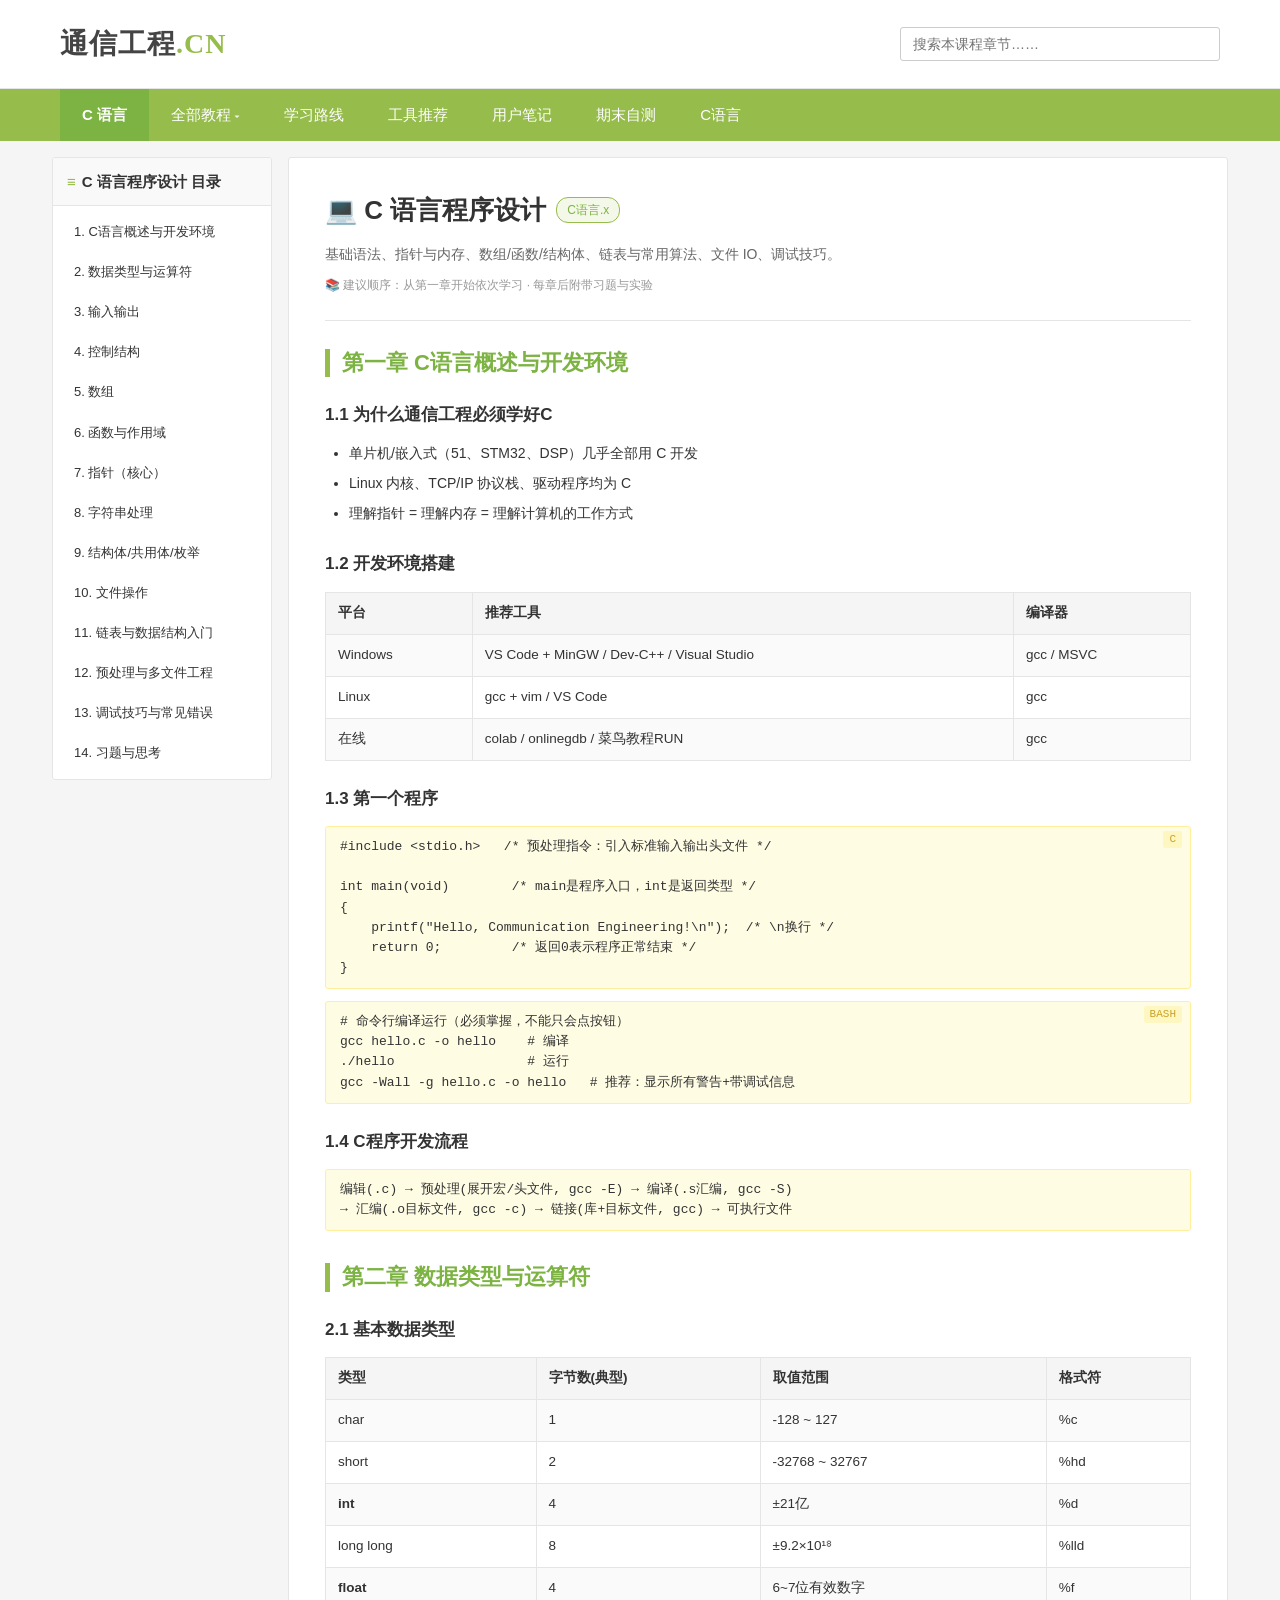
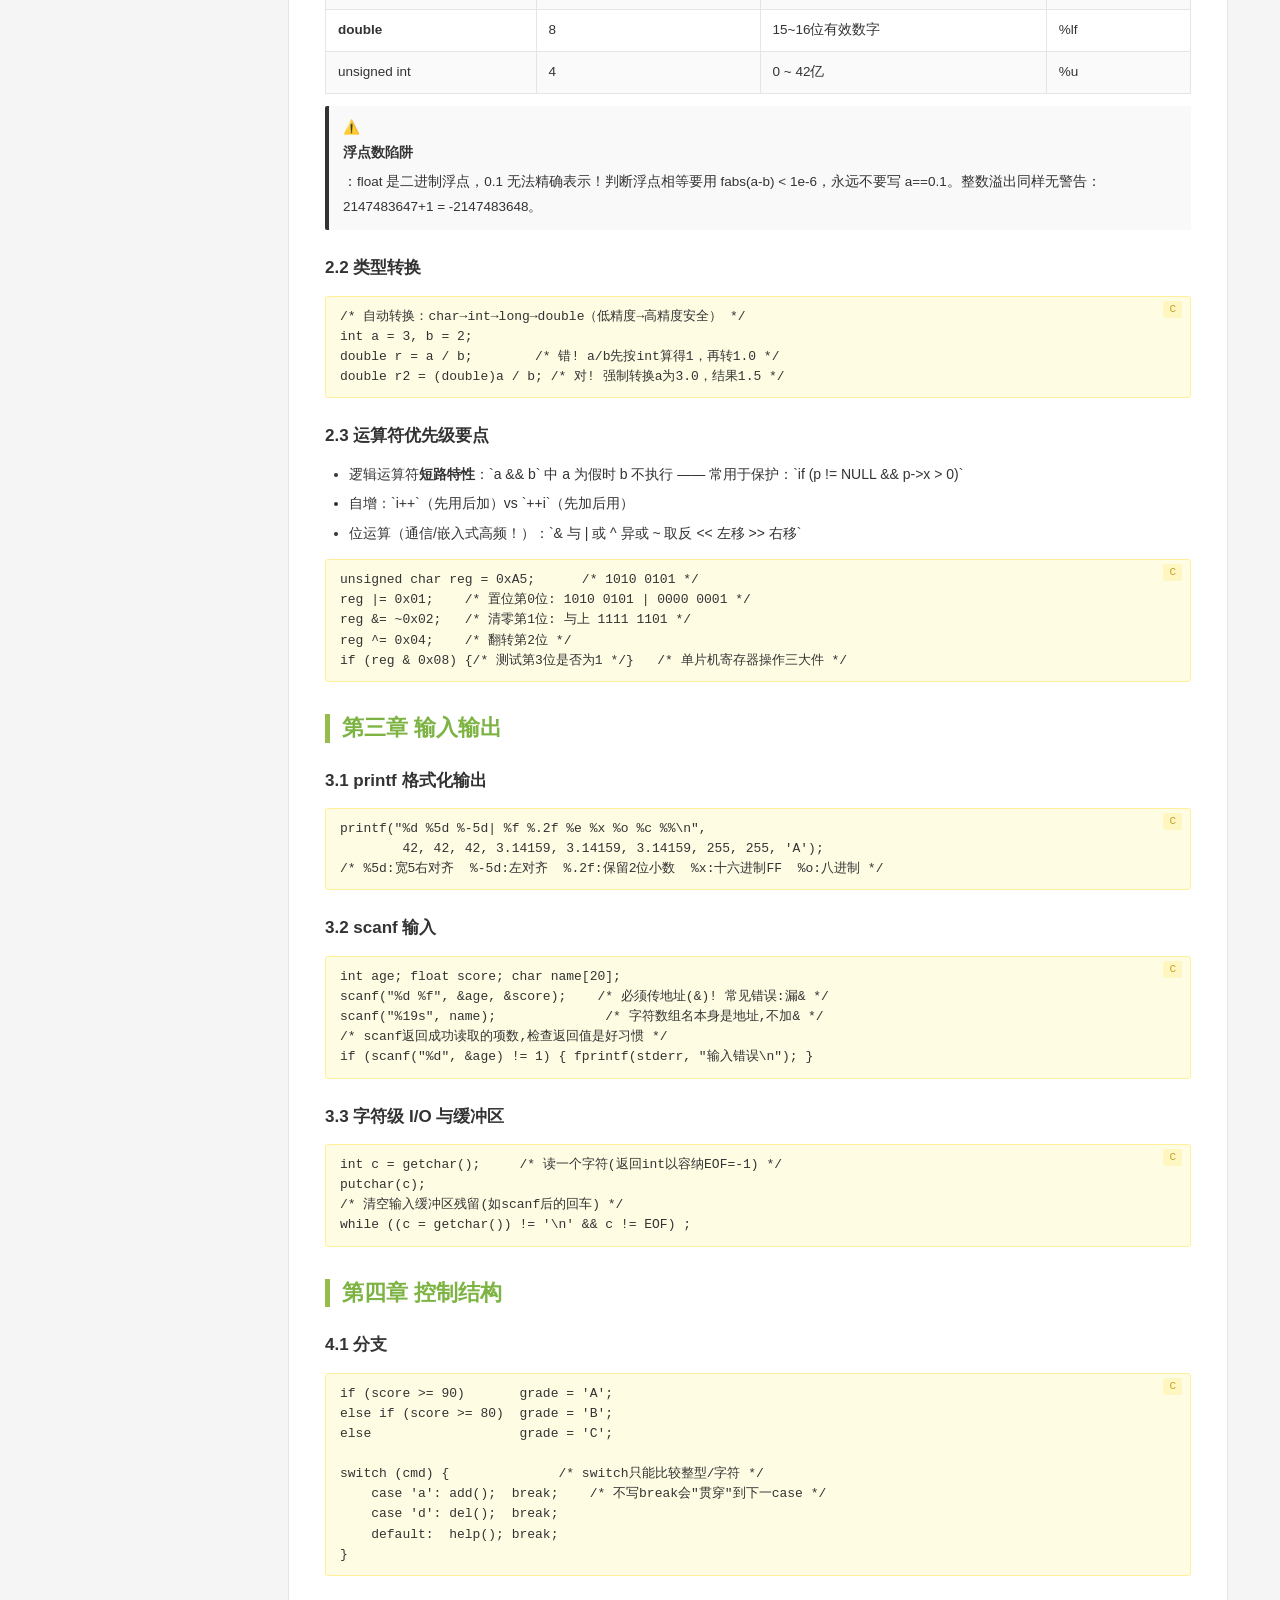
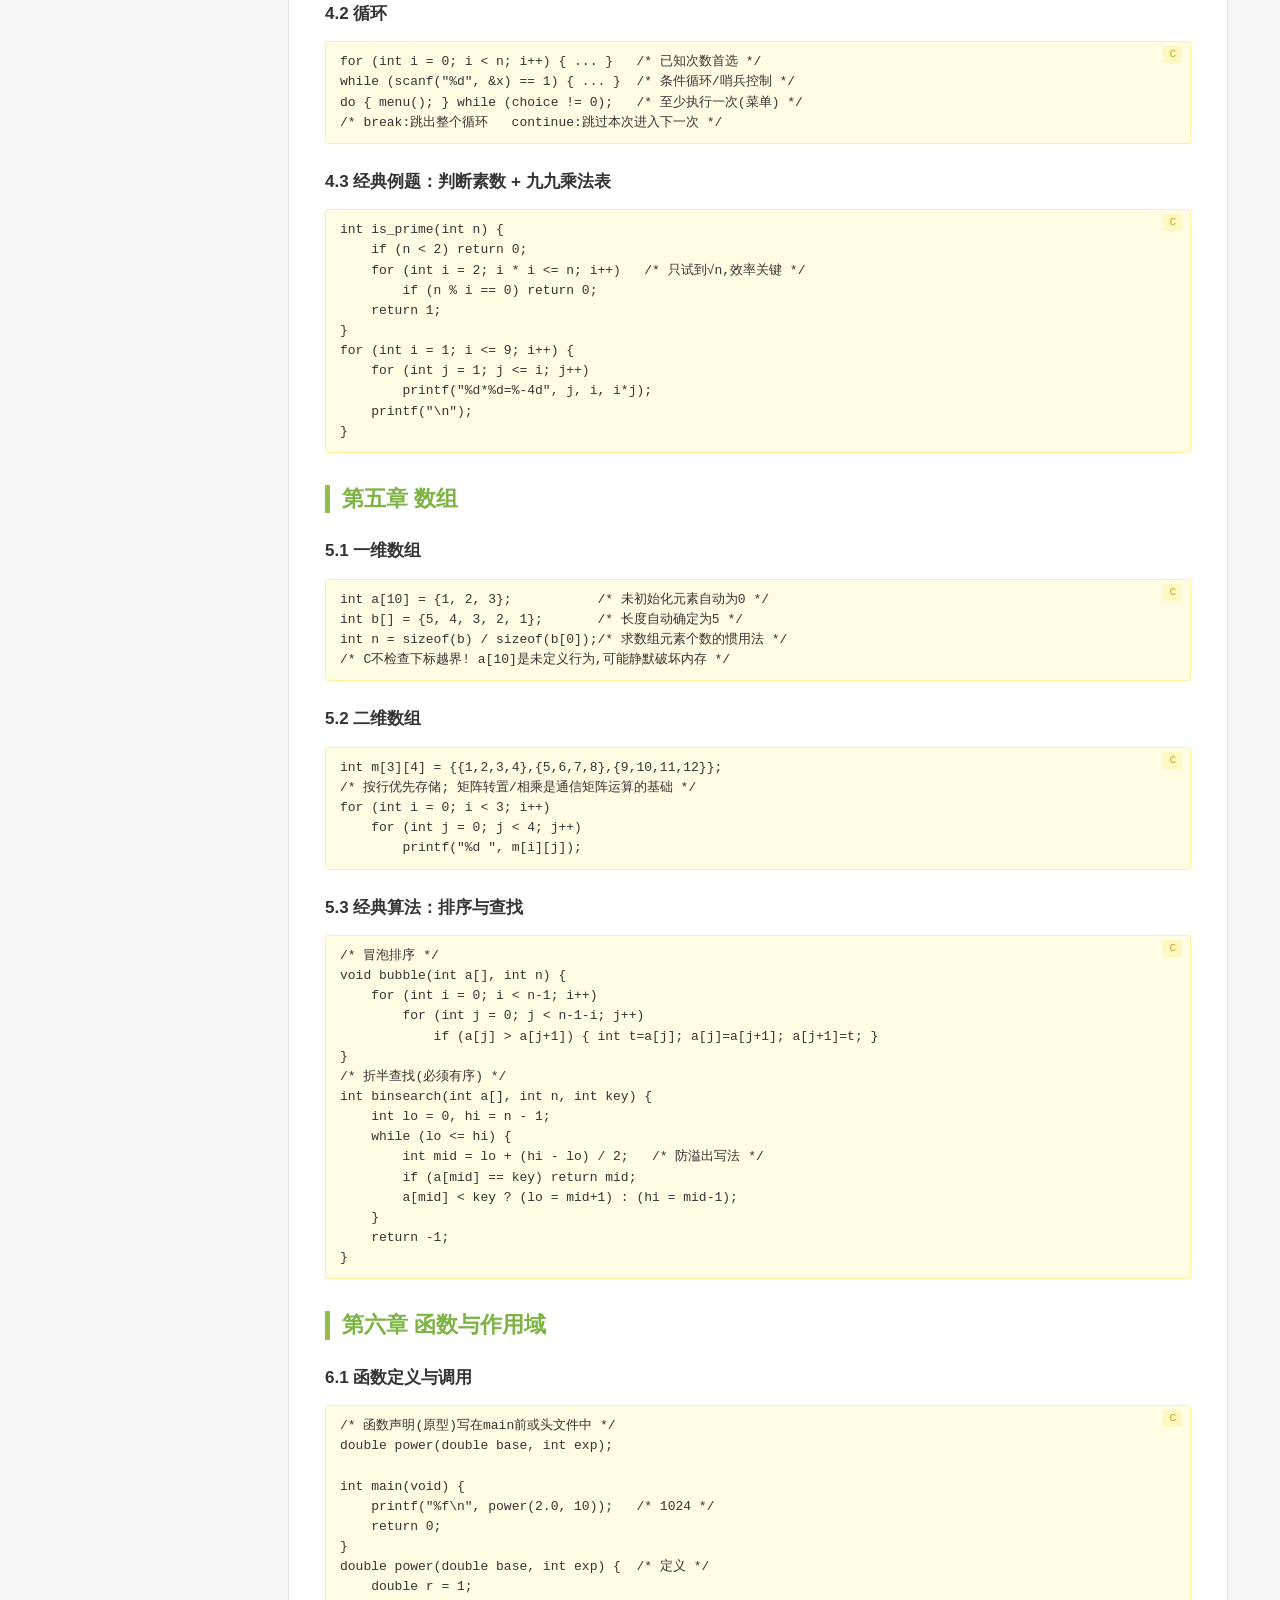
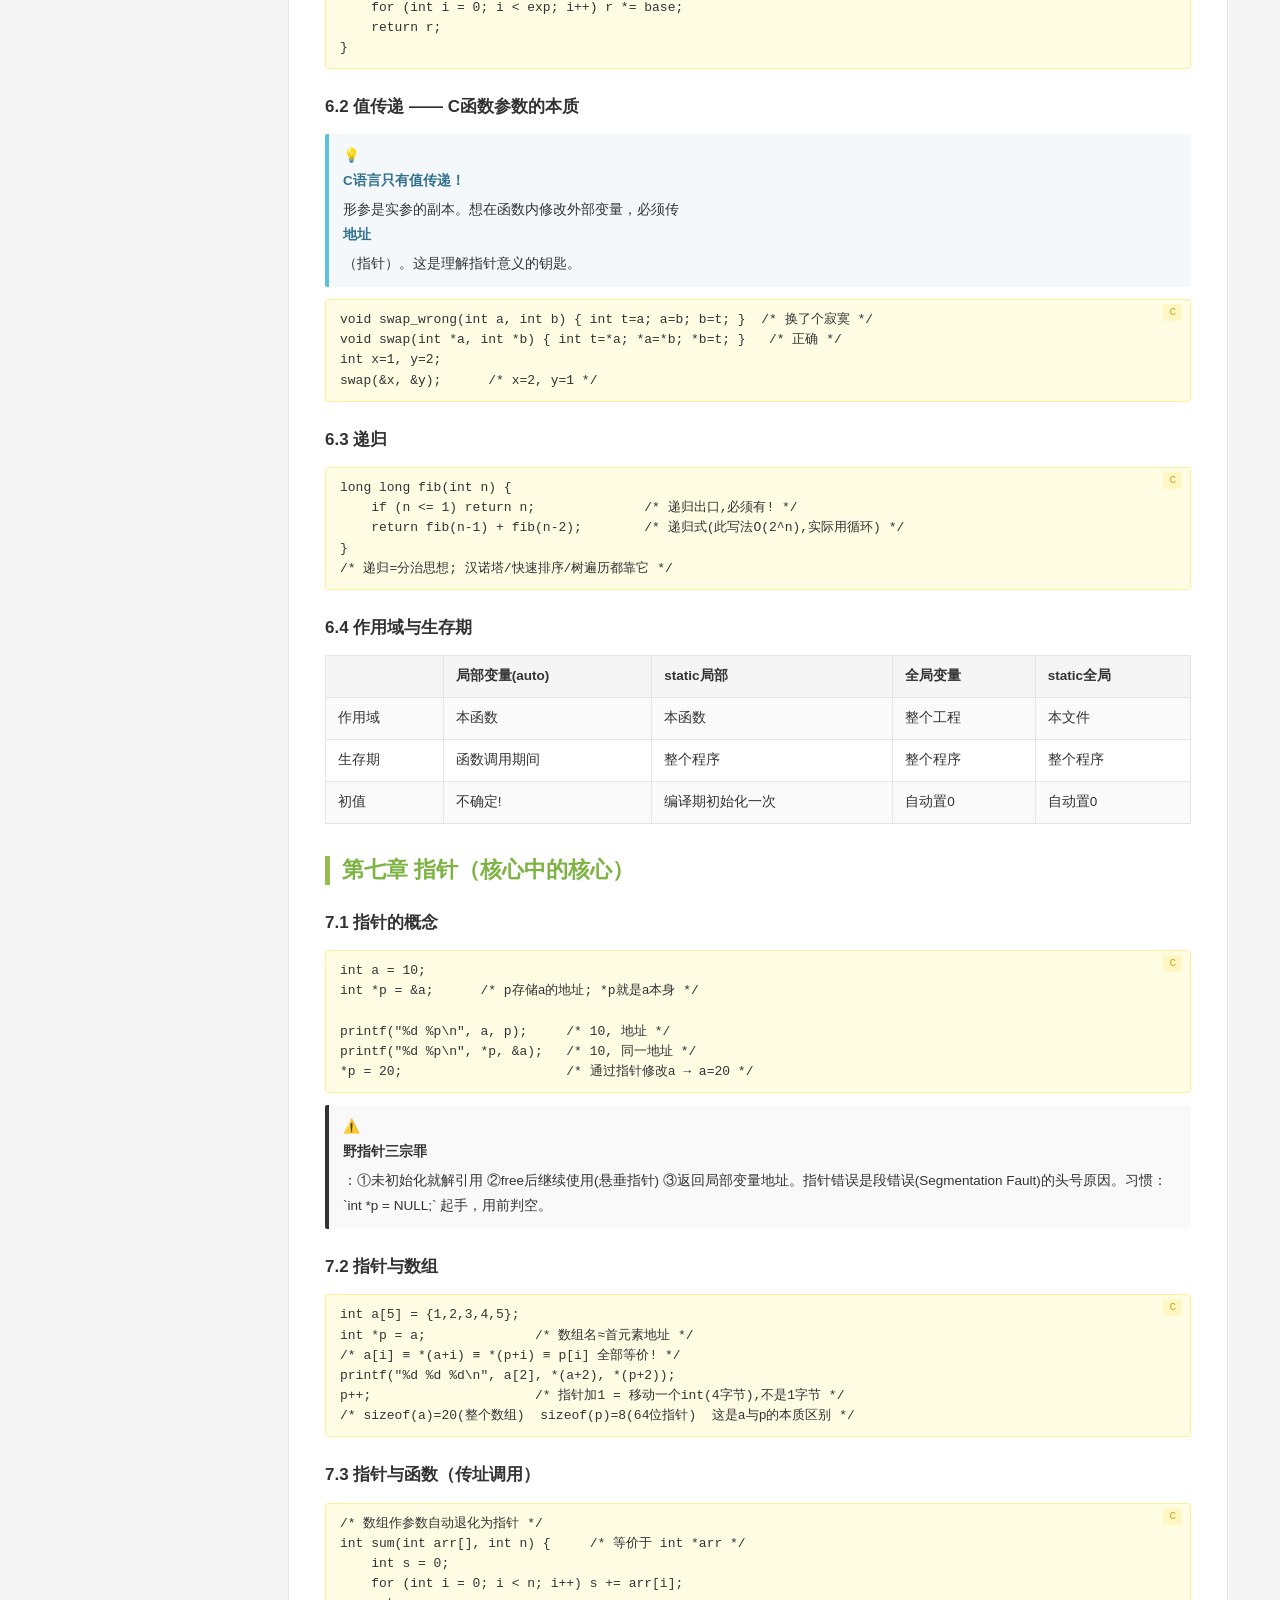
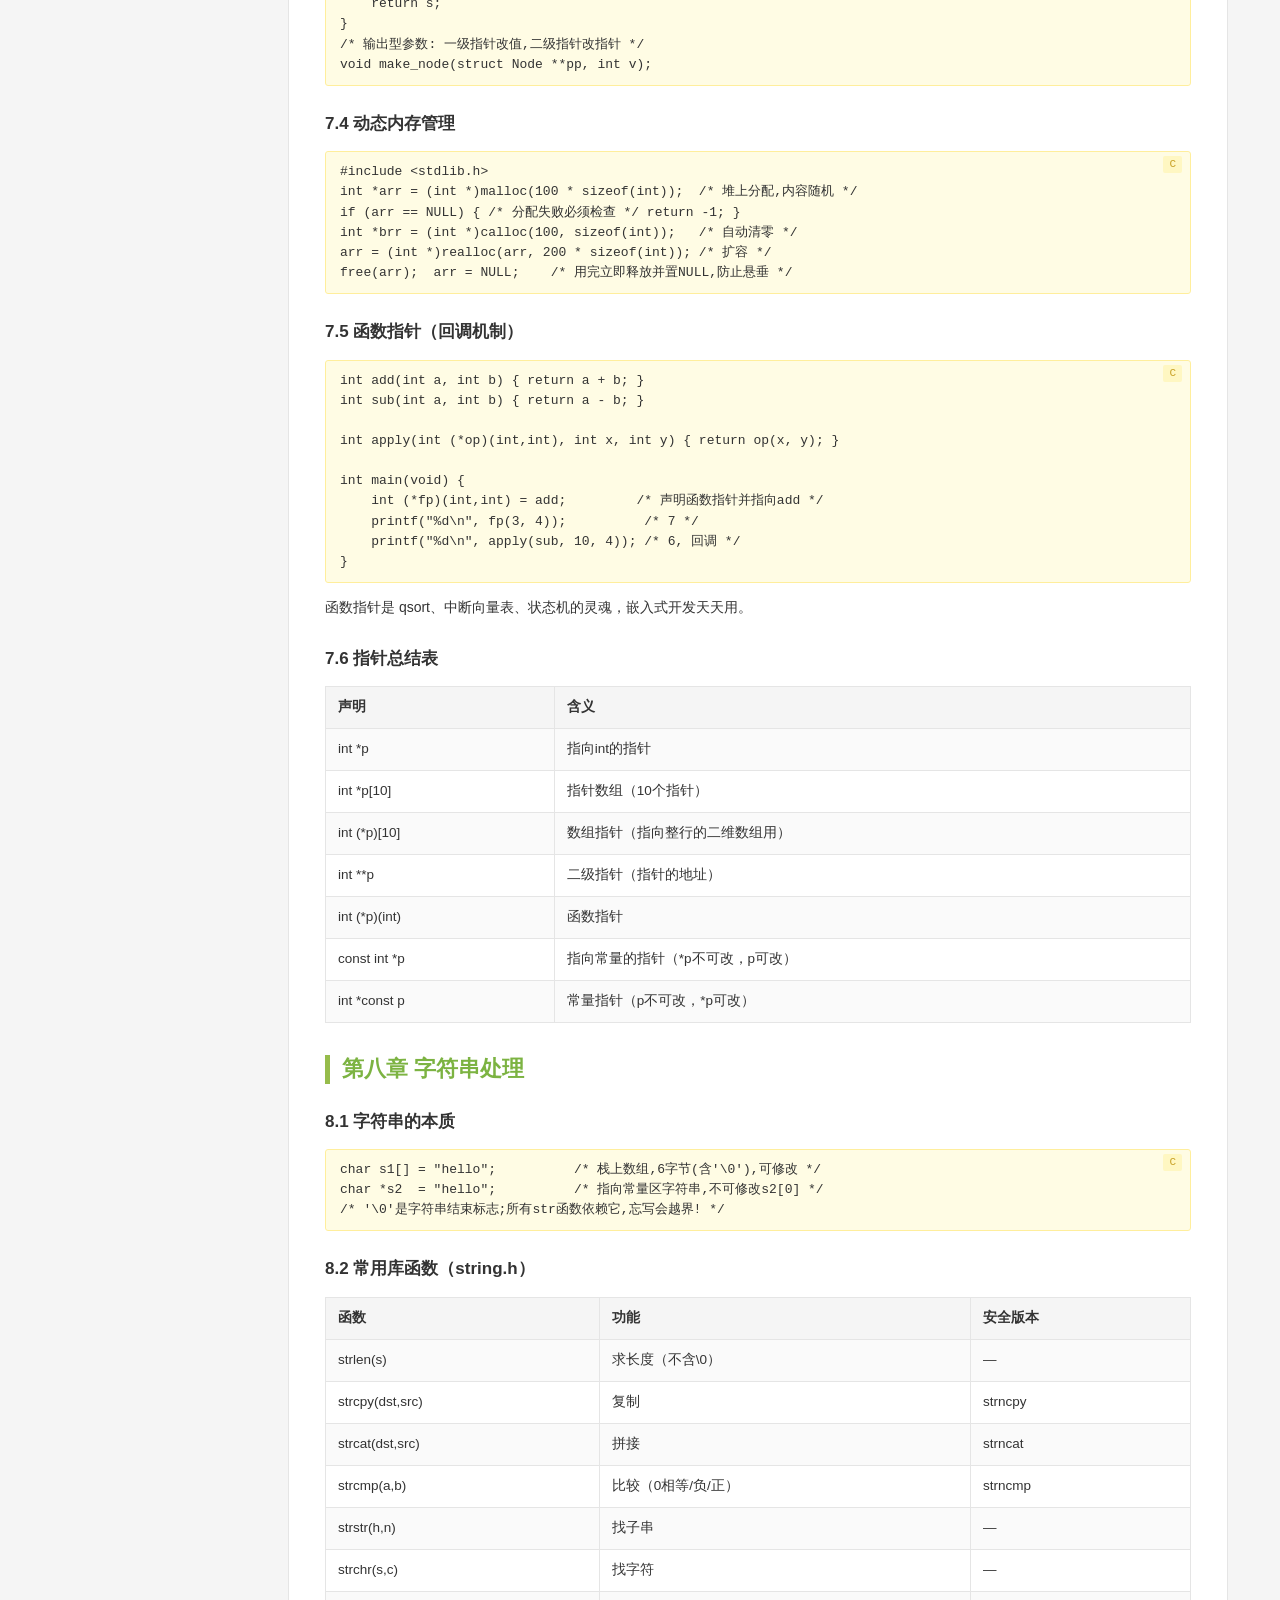
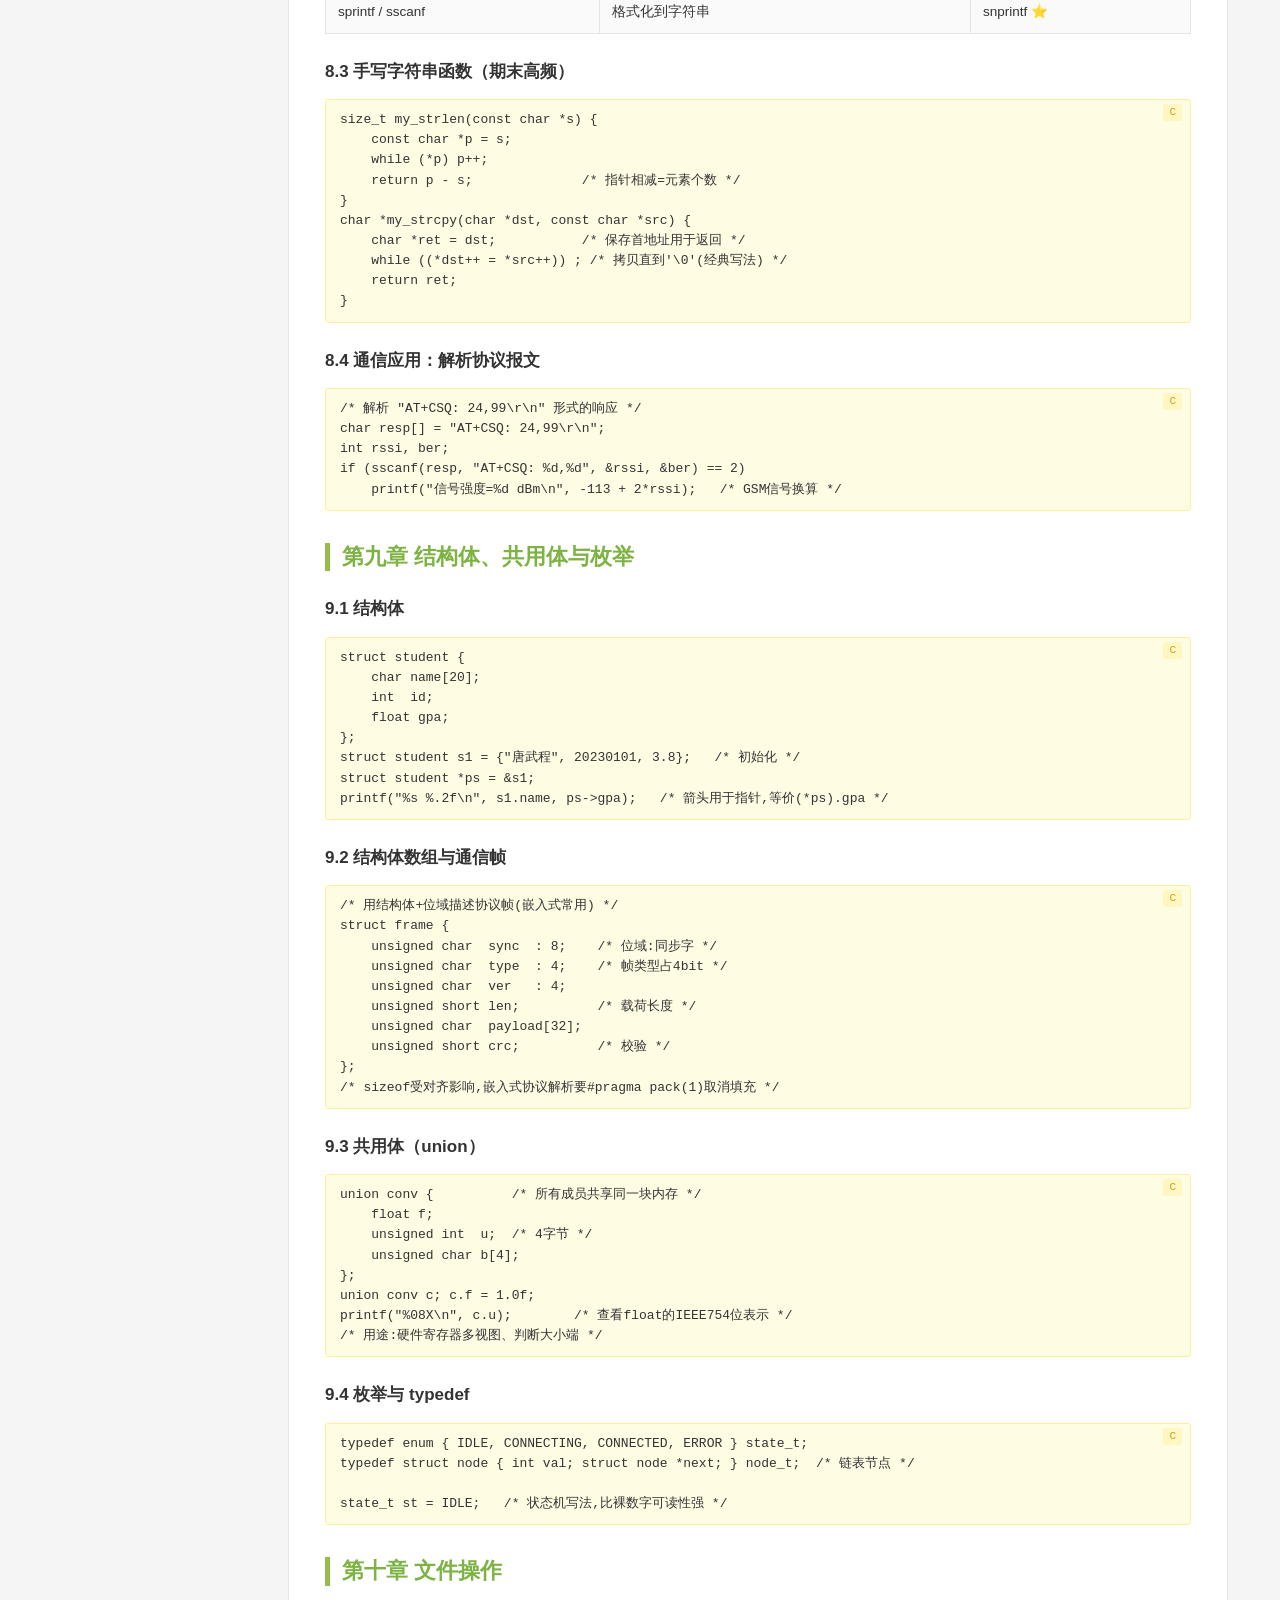
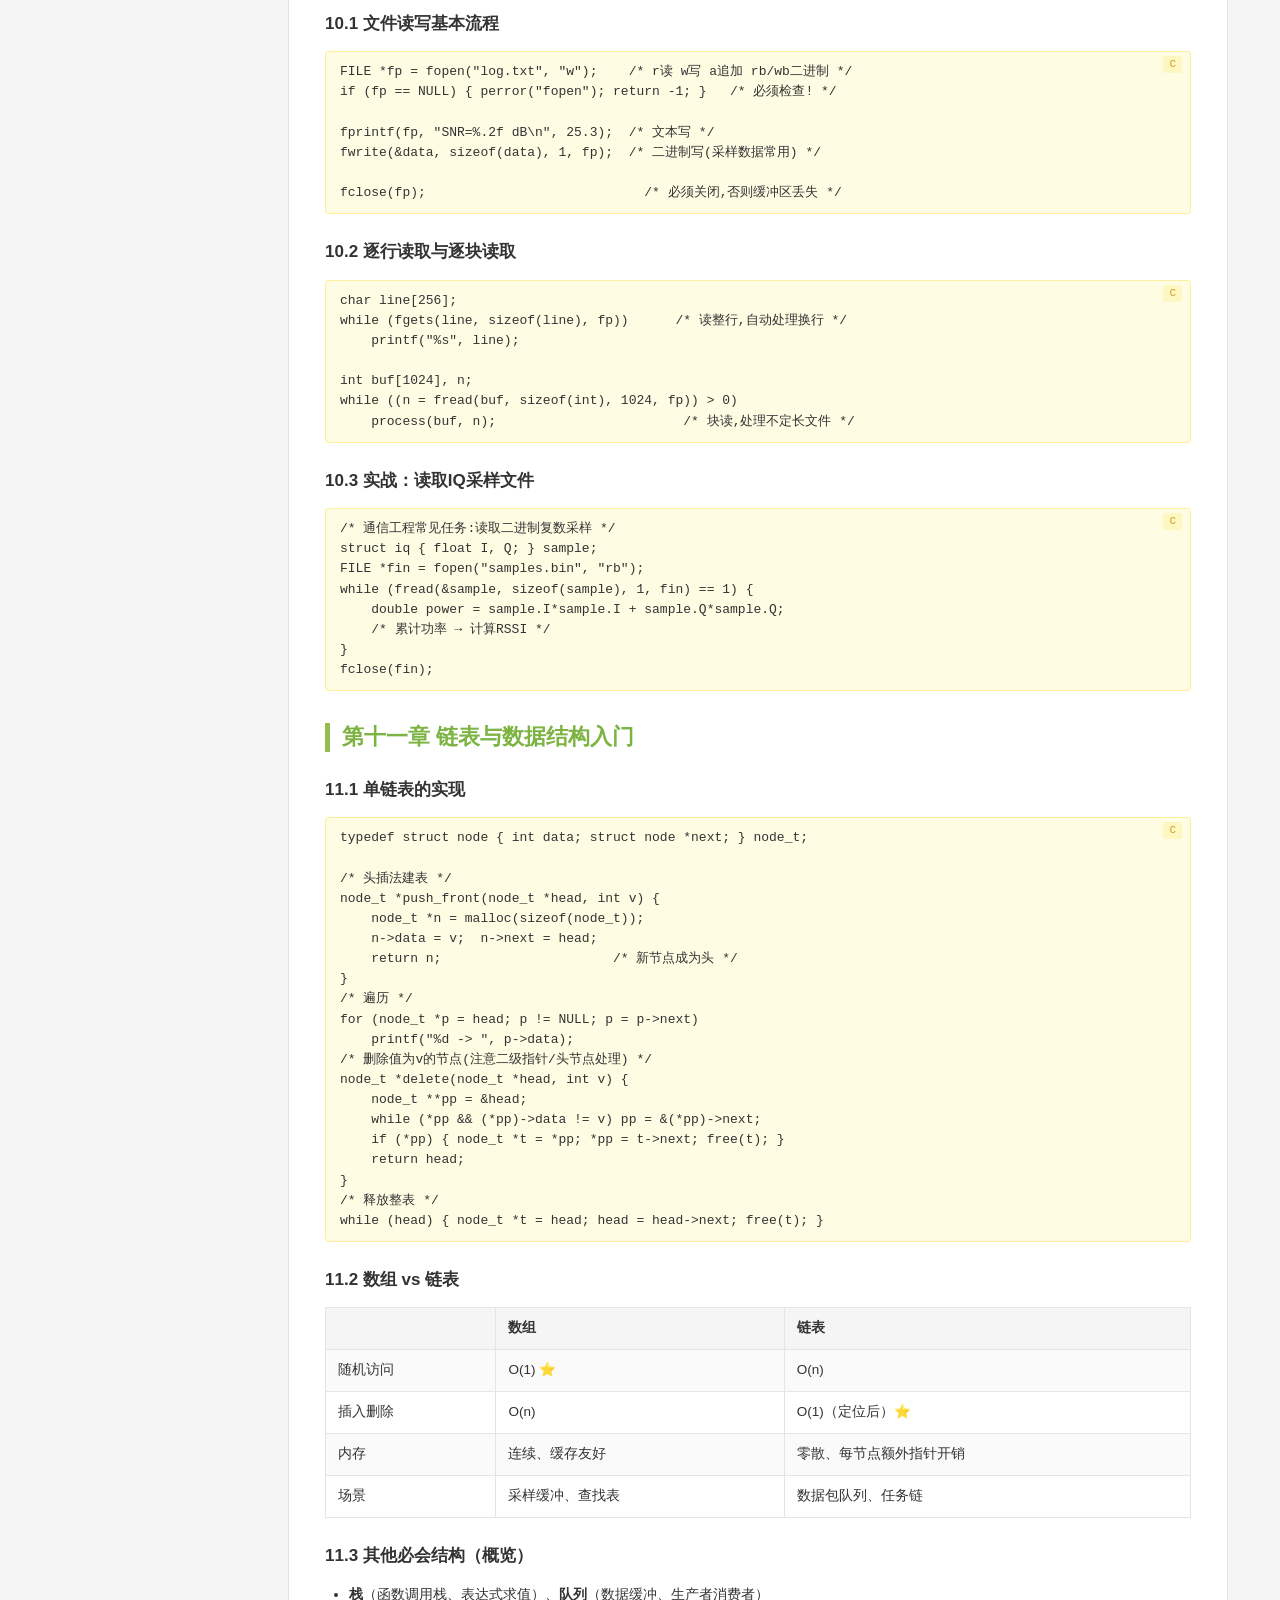
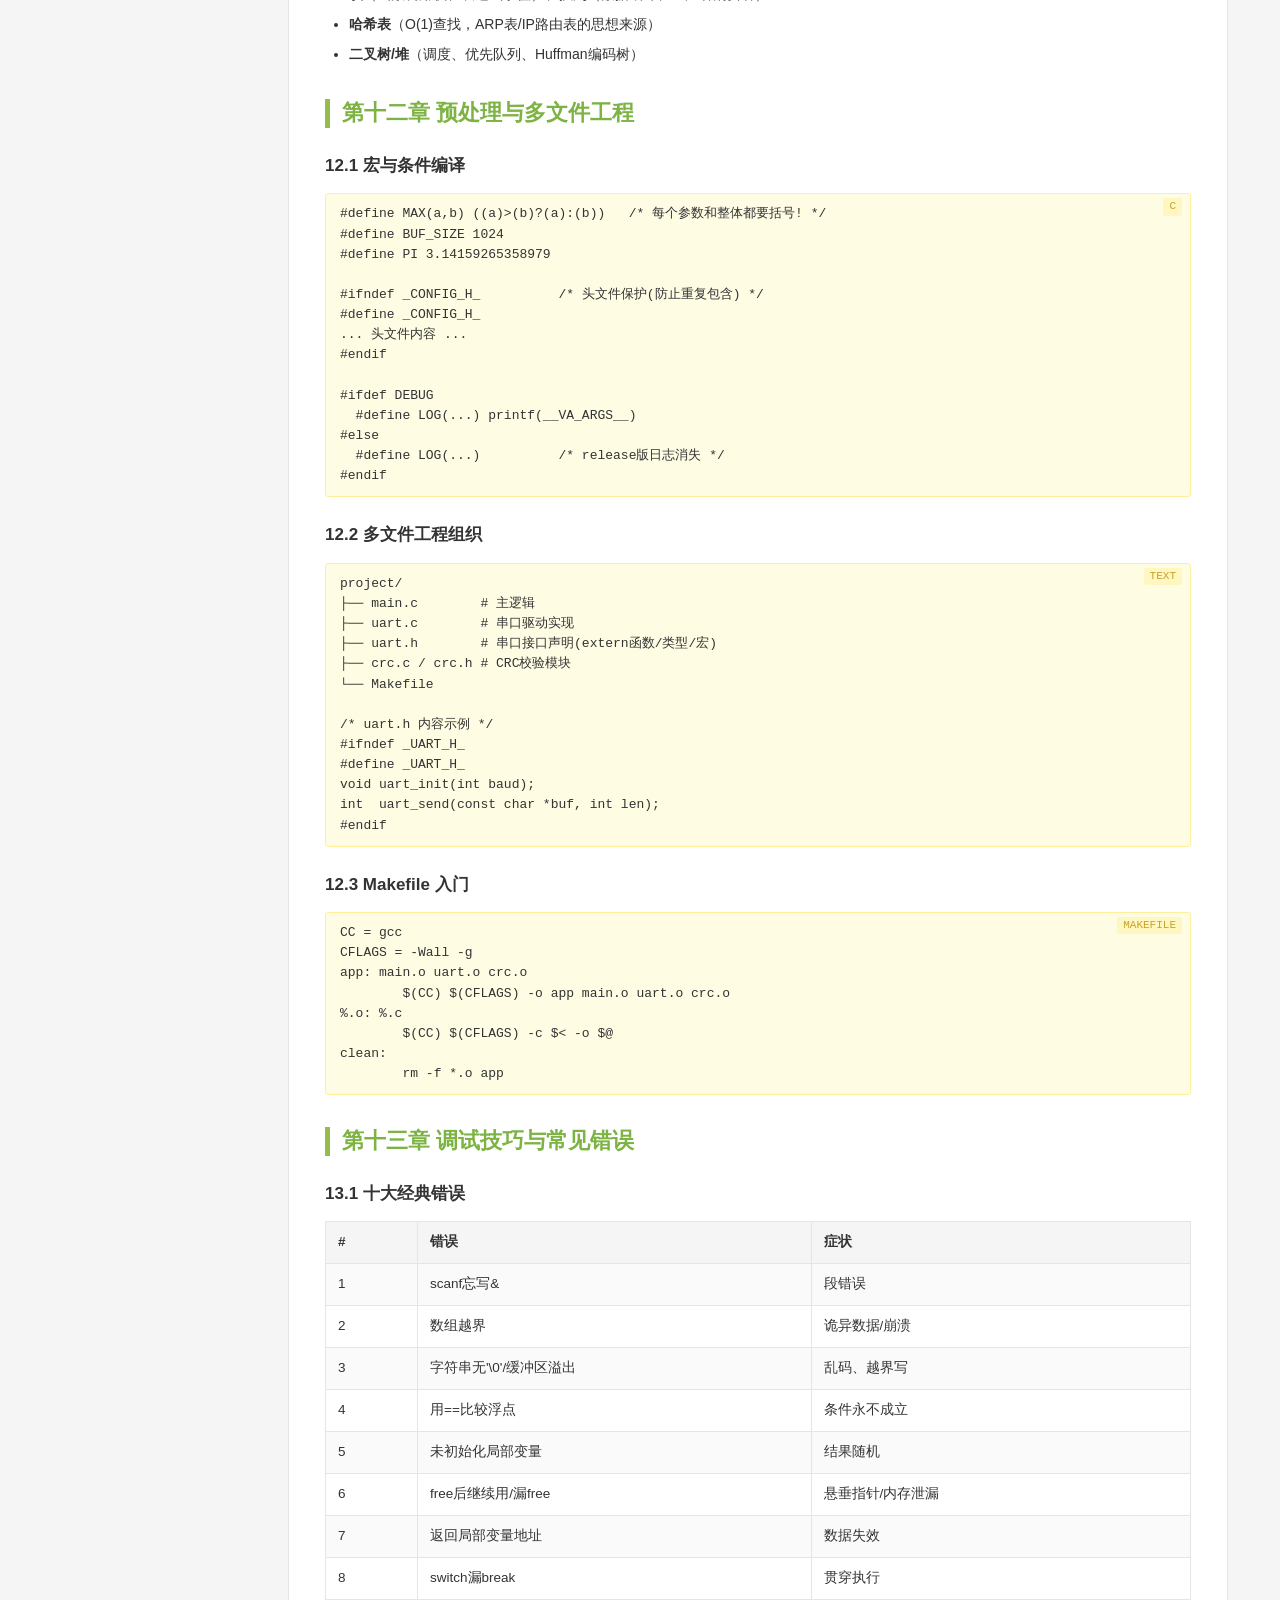
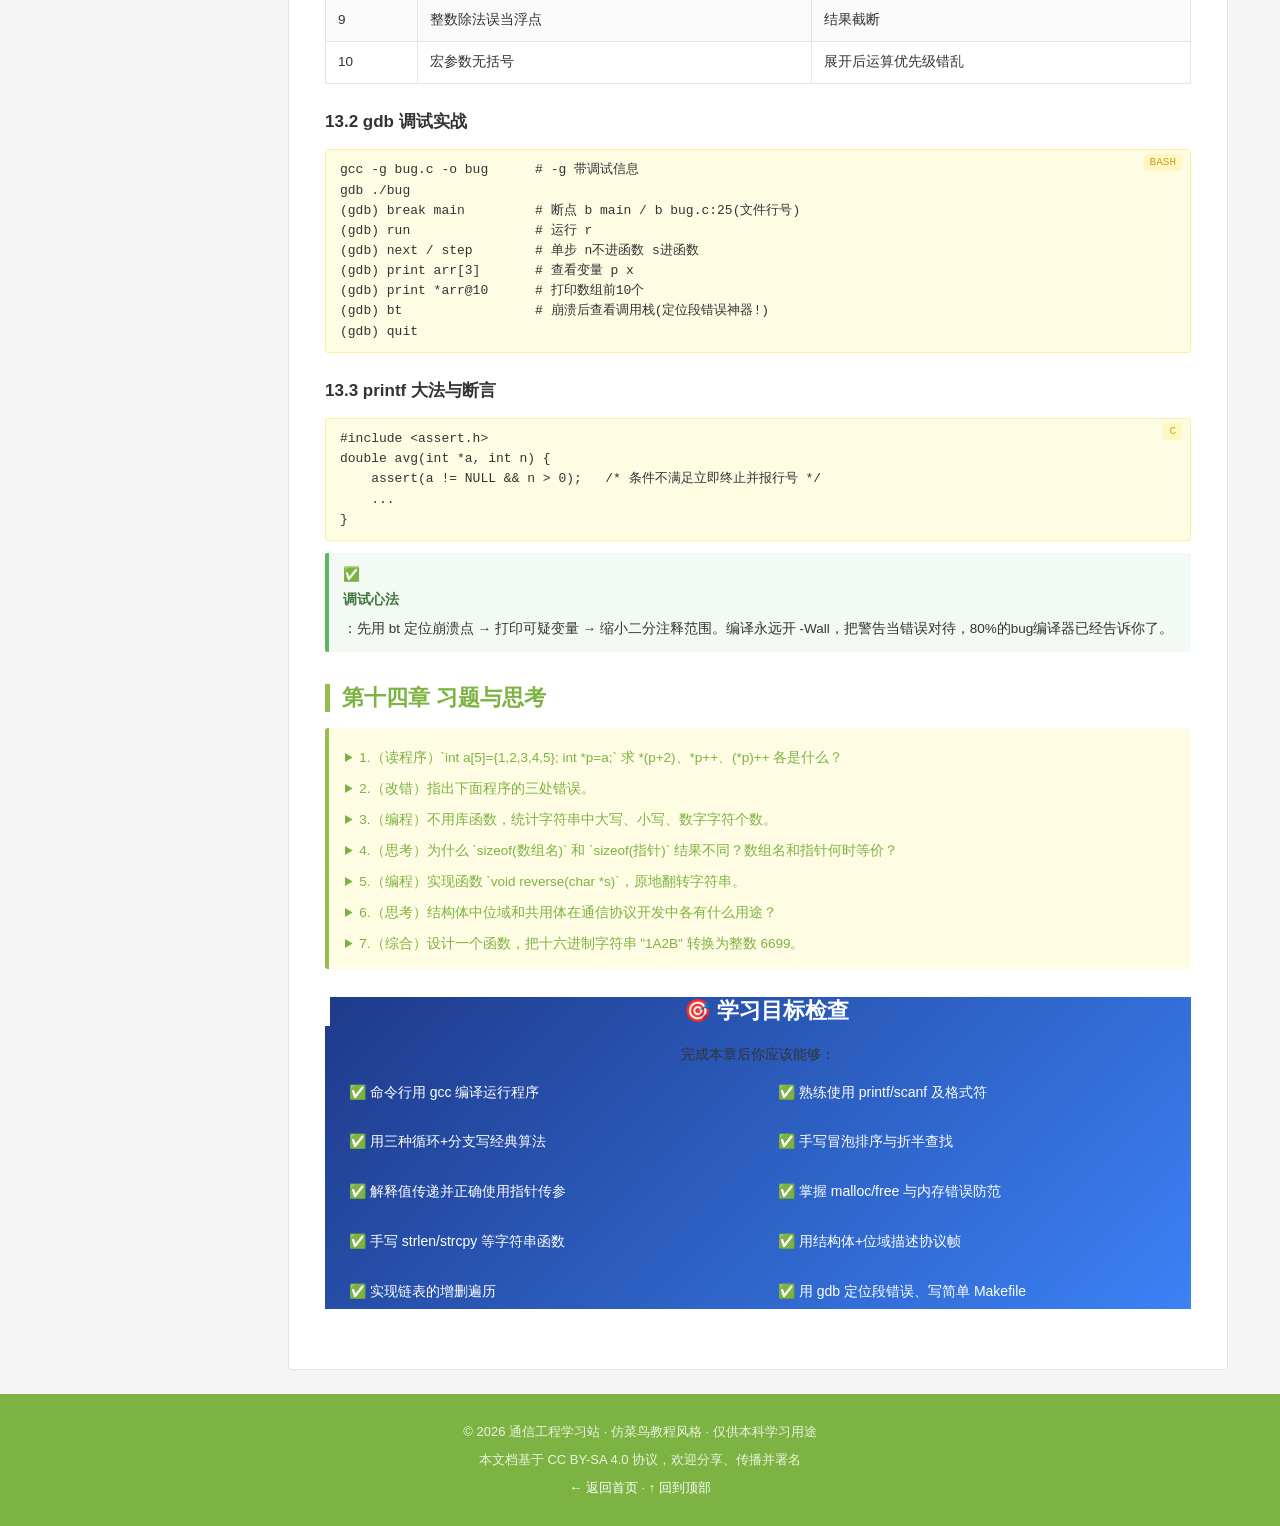
==== c-programming.html @ 8103ef62 "Add files via upload" ====
<!DOCTYPE html>
<html lang="zh-CN">
<head>
<meta charset="UTF-8">
<meta name="viewport" content="width=device-width, initial-scale=1.0">
<title>C语言程序设计 - 通信工程学习站</title>
<link rel="stylesheet" href="css/styles.css">
</head>
<body>

<div class="site-header">
  <div class="site-header-inner">
    <a href="index.html" class="brand"><span class="b1">通信工程</span><span class="b2">.CN</span></a>
    <div class="search-box">
      <input type="search" placeholder="搜索本课程章节……" aria-label="搜索">
    </div>
  </div>
</div>

<nav class="site-nav">
  <div class="site-nav-inner">
    <a href="c-programming.html" class="active">C 语言</a>
    <div class="nav-dropdown">
      <a class="dropdown-toggle" tabindex="0">全部教程</a>
      <ul class="dropdown-menu">
        <li class="dd-cat">基础课</li>
        <li><a href="c-programming.html">💻 C 语言程序设计</a></li>
        <li><a href="signal-system.html">📊 信号与系统</a></li>
        <li class="dd-cat">专业核心</li>
        <li><a href="comm-principle.html">📡 通信原理</a></li>
        <li><a href="mcu.html">🔧 单片机原理与应用</a></li>
        <li><a href="data-network.html">🌐 数据通信与网络</a></li>
        <li><a href="mobile-comm.html">📶 移动通信</a></li>
        <li class="dd-cat">工具与平台</li>
        <li><a href="os-linux.html">🐧 操作系统与 Linux</a></li>
      </ul>
    </div>
    <a href="index.html#roadmap">学习路线</a>
    <a href="index.html#tools">工具推荐</a>
    <a href="index.html#howto">用户笔记</a>
    <a href="index.html#quiz">期末自测</a>
    <a href="index.html">C语言</a>
  </div>
</nav>


<div class="layout-2col">
<aside class="sidebar"><div class="sidebar-title"><span class="icon">≡</span> C 语言程序设计 目录</div>
  
  <ul>
    <li><a href="#ch1">1. C语言概述与开发环境</a></li>
    <li><a href="#ch2">2. 数据类型与运算符</a></li>
    <li><a href="#ch3">3. 输入输出</a></li>
    <li><a href="#ch4">4. 控制结构</a></li>
    <li><a href="#ch5">5. 数组</a></li>
    <li><a href="#ch6">6. 函数与作用域</a></li>
    <li><a href="#ch7">7. 指针（核心）</a></li>
    <li><a href="#ch8">8. 字符串处理</a></li>
    <li><a href="#ch9">9. 结构体/共用体/枚举</a></li>
    <li><a href="#ch10">10. 文件操作</a></li>
    <li><a href="#ch11">11. 链表与数据结构入门</a></li>
    <li><a href="#ch12">12. 预处理与多文件工程</a></li>
    <li><a href="#ch13">13. 调试技巧与常见错误</a></li>
    <li><a href="#ch14">14. 习题与思考</a></li>
  </ul>
</aside>

<main class="main">

    <div class="course-intro">
      <div class="title-row">
        <h1>💻 C 语言程序设计</h1>
        <span class="version-tag">C语言.x</span>
      </div>
      <p>基础语法、指针与内存、数组/函数/结构体、链表与常用算法、文件 IO、调试技巧。</p>
      <p style="font-size:12px;color:var(--text-muted);">📚 建议顺序：从第一章开始依次学习 · 每章后附带习题与实验</p>
    </div>

<!-- ============================ 第一章 ============================ -->
<section class="section" id="ch1">
<h2>第一章 C语言概述与开发环境</h2>

<h3>1.1 为什么通信工程必须学好C</h3>
<ul>
  <li>单片机/嵌入式（51、STM32、DSP）几乎全部用 C 开发</li>
  <li>Linux 内核、TCP/IP 协议栈、驱动程序均为 C</li>
  <li>理解指针 = 理解内存 = 理解计算机的工作方式</li>
</ul>

<h3>1.2 开发环境搭建</h3>
<table>
  <tr><th>平台</th><th>推荐工具</th><th>编译器</th></tr>
  <tr><td>Windows</td><td>VS Code + MinGW / Dev-C++ / Visual Studio</td><td>gcc / MSVC</td></tr>
  <tr><td>Linux</td><td>gcc + vim / VS Code</td><td>gcc</td></tr>
  <tr><td>在线</td><td>colab / onlinegdb / 菜鸟教程RUN</td><td>gcc</td></tr>
</table>

<h3>1.3 第一个程序</h3>
<div class="code-block"><pre class="language-c">#include &lt;stdio.h&gt;   /* 预处理指令：引入标准输入输出头文件 */

int main(void)        /* main是程序入口，int是返回类型 */
{
    printf("Hello, Communication Engineering!\n");  /* \n换行 */
    return 0;         /* 返回0表示程序正常结束 */
}</pre></div>
<div class="code-block"><pre class="language-bash"># 命令行编译运行（必须掌握，不能只会点按钮）
gcc hello.c -o hello    # 编译
./hello                 # 运行
gcc -Wall -g hello.c -o hello   # 推荐：显示所有警告+带调试信息</pre></div>

<h3>1.4 C程序开发流程</h3>
<div class="code-block"><pre>编辑(.c) → 预处理(展开宏/头文件, gcc -E) → 编译(.s汇编, gcc -S)
→ 汇编(.o目标文件, gcc -c) → 链接(库+目标文件, gcc) → 可执行文件</pre></div>
</section>

<!-- ============================ 第二章 ============================ -->
<section class="section" id="ch2">
<h2>第二章 数据类型与运算符</h2>

<h3>2.1 基本数据类型</h3>
<table>
  <tr><th>类型</th><th>字节数(典型)</th><th>取值范围</th><th>格式符</th></tr>
  <tr><td>char</td><td>1</td><td>-128 ~ 127</td><td>%c</td></tr>
  <tr><td>short</td><td>2</td><td>-32768 ~ 32767</td><td>%hd</td></tr>
  <tr><td><strong>int</strong></td><td>4</td><td>±21亿</td><td>%d</td></tr>
  <tr><td>long long</td><td>8</td><td>±9.2×10¹⁸</td><td>%lld</td></tr>
  <tr><td><strong>float</strong></td><td>4</td><td>6~7位有效数字</td><td>%f</td></tr>
  <tr><td><strong>double</strong></td><td>8</td><td>15~16位有效数字</td><td>%lf</td></tr>
  <tr><td>unsigned int</td><td>4</td><td>0 ~ 42亿</td><td>%u</td></tr>
</table>
<div class="alert alert-warning">⚠️ <strong>浮点数陷阱</strong>：float 是二进制浮点，0.1 无法精确表示！判断浮点相等要用 fabs(a-b) &lt; 1e-6，永远不要写 a==0.1。整数溢出同样无警告：2147483647+1 = -2147483648。</div>

<h3>2.2 类型转换</h3>
<div class="code-block"><pre class="language-c">/* 自动转换：char→int→long→double（低精度→高精度安全） */
int a = 3, b = 2;
double r = a / b;        /* 错! a/b先按int算得1，再转1.0 */
double r2 = (double)a / b; /* 对! 强制转换a为3.0，结果1.5 */</pre></div>

<h3>2.3 运算符优先级要点</h3>
<ul>
  <li>逻辑运算符<strong>短路特性</strong>：`a && b` 中 a 为假时 b 不执行 —— 常用于保护：`if (p != NULL && p->x > 0)`</li>
  <li>自增：`i++`（先用后加）vs `++i`（先加后用）</li>
  <li>位运算（通信/嵌入式高频！）：`&amp; 与 | 或 ^ 异或 ~ 取反 &lt;&lt; 左移 &gt;&gt; 右移`</li>
</ul>
<div class="code-block"><pre class="language-c">unsigned char reg = 0xA5;      /* 1010 0101 */
reg |= 0x01;    /* 置位第0位: 1010 0101 | 0000 0001 */
reg &amp;= ~0x02;   /* 清零第1位: 与上 1111 1101 */
reg ^= 0x04;    /* 翻转第2位 */
if (reg &amp; 0x08) {/* 测试第3位是否为1 */}   /* 单片机寄存器操作三大件 */</pre></div>
</section>

<!-- ============================ 第三章 ============================ -->
<section class="section" id="ch3">
<h2>第三章 输入输出</h2>

<h3>3.1 printf 格式化输出</h3>
<div class="code-block"><pre class="language-c">printf("%d %5d %-5d| %f %.2f %e %x %o %c %%\n",
        42, 42, 42, 3.14159, 3.14159, 3.14159, 255, 255, 'A');
/* %5d:宽5右对齐  %-5d:左对齐  %.2f:保留2位小数  %x:十六进制FF  %o:八进制 */</pre></div>

<h3>3.2 scanf 输入</h3>
<div class="code-block"><pre class="language-c">int age; float score; char name[20];
scanf("%d %f", &amp;age, &amp;score);    /* 必须传地址(&amp;)! 常见错误:漏&amp; */
scanf("%19s", name);              /* 字符数组名本身是地址,不加&amp; */
/* scanf返回成功读取的项数,检查返回值是好习惯 */
if (scanf("%d", &amp;age) != 1) { fprintf(stderr, "输入错误\n"); }</pre></div>

<h3>3.3 字符级 I/O 与缓冲区</h3>
<div class="code-block"><pre class="language-c">int c = getchar();     /* 读一个字符(返回int以容纳EOF=-1) */
putchar(c);
/* 清空输入缓冲区残留(如scanf后的回车) */
while ((c = getchar()) != '\n' &amp;&amp; c != EOF) ;</pre></div>
</section>

<!-- ============================ 第四章 ============================ -->
<section class="section" id="ch4">
<h2>第四章 控制结构</h2>

<h3>4.1 分支</h3>
<div class="code-block"><pre class="language-c">if (score >= 90)       grade = 'A';
else if (score >= 80)  grade = 'B';
else                   grade = 'C';

switch (cmd) {              /* switch只能比较整型/字符 */
    case 'a': add();  break;    /* 不写break会"贯穿"到下一case */
    case 'd': del();  break;
    default:  help(); break;
}</pre></div>

<h3>4.2 循环</h3>
<div class="code-block"><pre class="language-c">for (int i = 0; i < n; i++) { ... }   /* 已知次数首选 */
while (scanf("%d", &amp;x) == 1) { ... }  /* 条件循环/哨兵控制 */
do { menu(); } while (choice != 0);   /* 至少执行一次(菜单) */
/* break:跳出整个循环   continue:跳过本次进入下一次 */</pre></div>

<h3>4.3 经典例题：判断素数 + 九九乘法表</h3>
<div class="code-block"><pre class="language-c">int is_prime(int n) {
    if (n < 2) return 0;
    for (int i = 2; i * i <= n; i++)   /* 只试到√n,效率关键 */
        if (n % i == 0) return 0;
    return 1;
}
for (int i = 1; i <= 9; i++) {
    for (int j = 1; j <= i; j++)
        printf("%d*%d=%-4d", j, i, i*j);
    printf("\n");
}</pre></div>
</section>

<!-- ============================ 第五章 ============================ -->
<section class="section" id="ch5">
<h2>第五章 数组</h2>

<h3>5.1 一维数组</h3>
<div class="code-block"><pre class="language-c">int a[10] = {1, 2, 3};           /* 未初始化元素自动为0 */
int b[] = {5, 4, 3, 2, 1};       /* 长度自动确定为5 */
int n = sizeof(b) / sizeof(b[0]);/* 求数组元素个数的惯用法 */
/* C不检查下标越界! a[10]是未定义行为,可能静默破坏内存 */</pre></div>

<h3>5.2 二维数组</h3>
<div class="code-block"><pre class="language-c">int m[3][4] = {{1,2,3,4},{5,6,7,8},{9,10,11,12}};
/* 按行优先存储; 矩阵转置/相乘是通信矩阵运算的基础 */
for (int i = 0; i < 3; i++)
    for (int j = 0; j < 4; j++)
        printf("%d ", m[i][j]);</pre></div>

<h3>5.3 经典算法：排序与查找</h3>
<div class="code-block"><pre class="language-c">/* 冒泡排序 */
void bubble(int a[], int n) {
    for (int i = 0; i < n-1; i++)
        for (int j = 0; j < n-1-i; j++)
            if (a[j] > a[j+1]) { int t=a[j]; a[j]=a[j+1]; a[j+1]=t; }
}
/* 折半查找(必须有序) */
int binsearch(int a[], int n, int key) {
    int lo = 0, hi = n - 1;
    while (lo <= hi) {
        int mid = lo + (hi - lo) / 2;   /* 防溢出写法 */
        if (a[mid] == key) return mid;
        a[mid] < key ? (lo = mid+1) : (hi = mid-1);
    }
    return -1;
}</pre></div>
</section>

<!-- ============================ 第六章 ============================ -->
<section class="section" id="ch6">
<h2>第六章 函数与作用域</h2>

<h3>6.1 函数定义与调用</h3>
<div class="code-block"><pre class="language-c">/* 函数声明(原型)写在main前或头文件中 */
double power(double base, int exp);

int main(void) {
    printf("%f\n", power(2.0, 10));   /* 1024 */
    return 0;
}
double power(double base, int exp) {  /* 定义 */
    double r = 1;
    for (int i = 0; i < exp; i++) r *= base;
    return r;
}</pre></div>

<h3>6.2 值传递 —— C函数参数的本质</h3>
<div class="alert alert-info">💡 <strong>C语言只有值传递！</strong>形参是实参的副本。想在函数内修改外部变量，必须传<strong>地址</strong>（指针）。这是理解指针意义的钥匙。</div>
<div class="code-block"><pre class="language-c">void swap_wrong(int a, int b) { int t=a; a=b; b=t; }  /* 换了个寂寞 */
void swap(int *a, int *b) { int t=*a; *a=*b; *b=t; }   /* 正确 */
int x=1, y=2;
swap(&amp;x, &amp;y);      /* x=2, y=1 */</pre></div>

<h3>6.3 递归</h3>
<div class="code-block"><pre class="language-c">long long fib(int n) {
    if (n <= 1) return n;              /* 递归出口,必须有! */
    return fib(n-1) + fib(n-2);        /* 递归式(此写法O(2^n),实际用循环) */
}
/* 递归=分治思想; 汉诺塔/快速排序/树遍历都靠它 */</pre></div>

<h3>6.4 作用域与生存期</h3>
<table>
  <tr><th></th><th>局部变量(auto)</th><th>static局部</th><th>全局变量</th><th>static全局</th></tr>
  <tr><td>作用域</td><td>本函数</td><td>本函数</td><td>整个工程</td><td>本文件</td></tr>
  <tr><td>生存期</td><td>函数调用期间</td><td>整个程序</td><td>整个程序</td><td>整个程序</td></tr>
  <tr><td>初值</td><td>不确定!</td><td>编译期初始化一次</td><td>自动置0</td><td>自动置0</td></tr>
</table>
</section>

<!-- ============================ 第七章 ============================ -->
<section class="section" id="ch7">
<h2>第七章 指针（核心中的核心）</h2>

<h3>7.1 指针的概念</h3>
<div class="code-block"><pre class="language-c">int a = 10;
int *p = &amp;a;      /* p存储a的地址; *p就是a本身 */

printf("%d %p\n", a, p);     /* 10, 地址 */
printf("%d %p\n", *p, &amp;a);   /* 10, 同一地址 */
*p = 20;                     /* 通过指针修改a → a=20 */</pre></div>
<div class="alert alert-warning">⚠️ <strong>野指针三宗罪</strong>：①未初始化就解引用 ②free后继续使用(悬垂指针) ③返回局部变量地址。指针错误是段错误(Segmentation Fault)的头号原因。习惯：`int *p = NULL;` 起手，用前判空。</div>

<h3>7.2 指针与数组</h3>
<div class="code-block"><pre class="language-c">int a[5] = {1,2,3,4,5};
int *p = a;              /* 数组名≈首元素地址 */
/* a[i] ≡ *(a+i) ≡ *(p+i) ≡ p[i] 全部等价! */
printf("%d %d %d\n", a[2], *(a+2), *(p+2));
p++;                     /* 指针加1 = 移动一个int(4字节),不是1字节 */
/* sizeof(a)=20(整个数组)  sizeof(p)=8(64位指针)  这是a与p的本质区别 */</pre></div>

<h3>7.3 指针与函数（传址调用）</h3>
<div class="code-block"><pre class="language-c">/* 数组作参数自动退化为指针 */
int sum(int arr[], int n) {     /* 等价于 int *arr */
    int s = 0;
    for (int i = 0; i < n; i++) s += arr[i];
    return s;
}
/* 输出型参数: 一级指针改值,二级指针改指针 */
void make_node(struct Node **pp, int v);</pre></div>

<h3>7.4 动态内存管理</h3>
<div class="code-block"><pre class="language-c">#include &lt;stdlib.h&gt;
int *arr = (int *)malloc(100 * sizeof(int));  /* 堆上分配,内容随机 */
if (arr == NULL) { /* 分配失败必须检查 */ return -1; }
int *brr = (int *)calloc(100, sizeof(int));   /* 自动清零 */
arr = (int *)realloc(arr, 200 * sizeof(int)); /* 扩容 */
free(arr);  arr = NULL;    /* 用完立即释放并置NULL,防止悬垂 */</pre></div>

<h3>7.5 函数指针（回调机制）</h3>
<div class="code-block"><pre class="language-c">int add(int a, int b) { return a + b; }
int sub(int a, int b) { return a - b; }

int apply(int (*op)(int,int), int x, int y) { return op(x, y); }

int main(void) {
    int (*fp)(int,int) = add;         /* 声明函数指针并指向add */
    printf("%d\n", fp(3, 4));          /* 7 */
    printf("%d\n", apply(sub, 10, 4)); /* 6, 回调 */
}</pre></div>
<p>函数指针是 qsort、中断向量表、状态机的灵魂，嵌入式开发天天用。</p>

<h3>7.6 指针总结表</h3>
<table>
  <tr><th>声明</th><th>含义</th></tr>
  <tr><td>int *p</td><td>指向int的指针</td></tr>
  <tr><td>int *p[10]</td><td>指针数组（10个指针）</td></tr>
  <tr><td>int (*p)[10]</td><td>数组指针（指向整行的二维数组用）</td></tr>
  <tr><td>int **p</td><td>二级指针（指针的地址）</td></tr>
  <tr><td>int (*p)(int)</td><td>函数指针</td></tr>
  <tr><td>const int *p</td><td>指向常量的指针（*p不可改，p可改）</td></tr>
  <tr><td>int *const p</td><td>常量指针（p不可改，*p可改）</td></tr>
</table>
</section>

<!-- ============================ 第八章 ============================ -->
<section class="section" id="ch8">
<h2>第八章 字符串处理</h2>

<h3>8.1 字符串的本质</h3>
<div class="code-block"><pre class="language-c">char s1[] = "hello";          /* 栈上数组,6字节(含'\0'),可修改 */
char *s2  = "hello";          /* 指向常量区字符串,不可修改s2[0] */
/* '\0'是字符串结束标志;所有str函数依赖它,忘写会越界! */</pre></div>

<h3>8.2 常用库函数（string.h）</h3>
<table>
  <tr><th>函数</th><th>功能</th><th>安全版本</th></tr>
  <tr><td>strlen(s)</td><td>求长度（不含\0）</td><td>—</td></tr>
  <tr><td>strcpy(dst,src)</td><td>复制</td><td>strncpy</td></tr>
  <tr><td>strcat(dst,src)</td><td>拼接</td><td>strncat</td></tr>
  <tr><td>strcmp(a,b)</td><td>比较（0相等/负/正）</td><td>strncmp</td></tr>
  <tr><td>strstr(h,n)</td><td>找子串</td><td>—</td></tr>
  <tr><td>strchr(s,c)</td><td>找字符</td><td>—</td></tr>
  <tr><td>sprintf / sscanf</td><td>格式化到字符串</td><td>snprintf ⭐</td></tr>
</table>

<h3>8.3 手写字符串函数（期末高频）</h3>
<div class="code-block"><pre class="language-c">size_t my_strlen(const char *s) {
    const char *p = s;
    while (*p) p++;
    return p - s;              /* 指针相减=元素个数 */
}
char *my_strcpy(char *dst, const char *src) {
    char *ret = dst;           /* 保存首地址用于返回 */
    while ((*dst++ = *src++)) ; /* 拷贝直到'\0'(经典写法) */
    return ret;
}</pre></div>

<h3>8.4 通信应用：解析协议报文</h3>
<div class="code-block"><pre class="language-c">/* 解析 "AT+CSQ: 24,99\r\n" 形式的响应 */
char resp[] = "AT+CSQ: 24,99\r\n";
int rssi, ber;
if (sscanf(resp, "AT+CSQ: %d,%d", &amp;rssi, &amp;ber) == 2)
    printf("信号强度=%d dBm\n", -113 + 2*rssi);   /* GSM信号换算 */</pre></div>
</section>

<!-- ============================ 第九章 ============================ -->
<section class="section" id="ch9">
<h2>第九章 结构体、共用体与枚举</h2>

<h3>9.1 结构体</h3>
<div class="code-block"><pre class="language-c">struct student {
    char name[20];
    int  id;
    float gpa;
};
struct student s1 = {"唐武程", 20230101, 3.8};   /* 初始化 */
struct student *ps = &amp;s1;
printf("%s %.2f\n", s1.name, ps->gpa);   /* 箭头用于指针,等价(*ps).gpa */</pre></div>

<h3>9.2 结构体数组与通信帧</h3>
<div class="code-block"><pre class="language-c">/* 用结构体+位域描述协议帧(嵌入式常用) */
struct frame {
    unsigned char  sync  : 8;    /* 位域:同步字 */
    unsigned char  type  : 4;    /* 帧类型占4bit */
    unsigned char  ver   : 4;
    unsigned short len;          /* 载荷长度 */
    unsigned char  payload[32];
    unsigned short crc;          /* 校验 */
};
/* sizeof受对齐影响,嵌入式协议解析要#pragma pack(1)取消填充 */</pre></div>

<h3>9.3 共用体（union）</h3>
<div class="code-block"><pre class="language-c">union conv {          /* 所有成员共享同一块内存 */
    float f;
    unsigned int  u;  /* 4字节 */
    unsigned char b[4];
};
union conv c; c.f = 1.0f;
printf("%08X\n", c.u);        /* 查看float的IEEE754位表示 */
/* 用途:硬件寄存器多视图、判断大小端 */</pre></div>

<h3>9.4 枚举与 typedef</h3>
<div class="code-block"><pre class="language-c">typedef enum { IDLE, CONNECTING, CONNECTED, ERROR } state_t;
typedef struct node { int val; struct node *next; } node_t;  /* 链表节点 */

state_t st = IDLE;   /* 状态机写法,比裸数字可读性强 */</pre></div>
</section>

<!-- ============================ 第十章 ============================ -->
<section class="section" id="ch10">
<h2>第十章 文件操作</h2>

<h3>10.1 文件读写基本流程</h3>
<div class="code-block"><pre class="language-c">FILE *fp = fopen("log.txt", "w");    /* r读 w写 a追加 rb/wb二进制 */
if (fp == NULL) { perror("fopen"); return -1; }   /* 必须检查! */

fprintf(fp, "SNR=%.2f dB\n", 25.3);  /* 文本写 */
fwrite(&amp;data, sizeof(data), 1, fp);  /* 二进制写(采样数据常用) */

fclose(fp);                            /* 必须关闭,否则缓冲区丢失 */</pre></div>

<h3>10.2 逐行读取与逐块读取</h3>
<div class="code-block"><pre class="language-c">char line[256];
while (fgets(line, sizeof(line), fp))      /* 读整行,自动处理换行 */
    printf("%s", line);

int buf[1024], n;
while ((n = fread(buf, sizeof(int), 1024, fp)) > 0)
    process(buf, n);                        /* 块读,处理不定长文件 */</pre></div>

<h3>10.3 实战：读取IQ采样文件</h3>
<div class="code-block"><pre class="language-c">/* 通信工程常见任务:读取二进制复数采样 */
struct iq { float I, Q; } sample;
FILE *fin = fopen("samples.bin", "rb");
while (fread(&amp;sample, sizeof(sample), 1, fin) == 1) {
    double power = sample.I*sample.I + sample.Q*sample.Q;
    /* 累计功率 → 计算RSSI */
}
fclose(fin);</pre></div>
</section>

<!-- ============================ 第十一章 ============================ -->
<section class="section" id="ch11">
<h2>第十一章 链表与数据结构入门</h2>

<h3>11.1 单链表的实现</h3>
<div class="code-block"><pre class="language-c">typedef struct node { int data; struct node *next; } node_t;

/* 头插法建表 */
node_t *push_front(node_t *head, int v) {
    node_t *n = malloc(sizeof(node_t));
    n->data = v;  n->next = head;
    return n;                      /* 新节点成为头 */
}
/* 遍历 */
for (node_t *p = head; p != NULL; p = p->next)
    printf("%d -> ", p->data);
/* 删除值为v的节点(注意二级指针/头节点处理) */
node_t *delete(node_t *head, int v) {
    node_t **pp = &amp;head;
    while (*pp &amp;&amp; (*pp)->data != v) pp = &amp;(*pp)->next;
    if (*pp) { node_t *t = *pp; *pp = t->next; free(t); }
    return head;
}
/* 释放整表 */
while (head) { node_t *t = head; head = head->next; free(t); }</pre></div>

<h3>11.2 数组 vs 链表</h3>
<table>
  <tr><th></th><th>数组</th><th>链表</th></tr>
  <tr><td>随机访问</td><td>O(1) ⭐</td><td>O(n)</td></tr>
  <tr><td>插入删除</td><td>O(n)</td><td>O(1)（定位后）⭐</td></tr>
  <tr><td>内存</td><td>连续、缓存友好</td><td>零散、每节点额外指针开销</td></tr>
  <tr><td>场景</td><td>采样缓冲、查找表</td><td>数据包队列、任务链</td></tr>
</table>

<h3>11.3 其他必会结构（概览）</h3>
<ul>
  <li><strong>栈</strong>（函数调用栈、表达式求值）、<strong>队列</strong>（数据缓冲、生产者消费者）</li>
  <li><strong>哈希表</strong>（O(1)查找，ARP表/IP路由表的思想来源）</li>
  <li><strong>二叉树/堆</strong>（调度、优先队列、Huffman编码树）</li>
</ul>
</section>

<!-- ============================ 第十二章 ============================ -->
<section class="section" id="ch12">
<h2>第十二章 预处理与多文件工程</h2>

<h3>12.1 宏与条件编译</h3>
<div class="code-block"><pre class="language-c">#define MAX(a,b) ((a)>(b)?(a):(b))   /* 每个参数和整体都要括号! */
#define BUF_SIZE 1024
#define PI 3.14159265358979

#ifndef _CONFIG_H_          /* 头文件保护(防止重复包含) */
#define _CONFIG_H_
... 头文件内容 ...
#endif

#ifdef DEBUG
  #define LOG(...) printf(__VA_ARGS__)
#else
  #define LOG(...)          /* release版日志消失 */
#endif</pre></div>

<h3>12.2 多文件工程组织</h3>
<div class="code-block"><pre class="language-text">project/
├── main.c        # 主逻辑
├── uart.c        # 串口驱动实现
├── uart.h        # 串口接口声明(extern函数/类型/宏)
├── crc.c / crc.h # CRC校验模块
└── Makefile

/* uart.h 内容示例 */
#ifndef _UART_H_
#define _UART_H_
void uart_init(int baud);
int  uart_send(const char *buf, int len);
#endif</pre></div>

<h3>12.3 Makefile 入门</h3>
<div class="code-block"><pre class="language-makefile">CC = gcc
CFLAGS = -Wall -g
app: main.o uart.o crc.o
	$(CC) $(CFLAGS) -o app main.o uart.o crc.o
%.o: %.c
	$(CC) $(CFLAGS) -c $< -o $@
clean:
	rm -f *.o app</pre></div>
</section>

<!-- ============================ 第十三章 ============================ -->
<section class="section" id="ch13">
<h2>第十三章 调试技巧与常见错误</h2>

<h3>13.1 十大经典错误</h3>
<table>
  <tr><th>#</th><th>错误</th><th>症状</th></tr>
  <tr><td>1</td><td>scanf忘写&amp;</td><td>段错误</td></tr>
  <tr><td>2</td><td>数组越界</td><td>诡异数据/崩溃</td></tr>
  <tr><td>3</td><td>字符串无'\0'/缓冲区溢出</td><td>乱码、越界写</td></tr>
  <tr><td>4</td><td>用==比较浮点</td><td>条件永不成立</td></tr>
  <tr><td>5</td><td>未初始化局部变量</td><td>结果随机</td></tr>
  <tr><td>6</td><td>free后继续用/漏free</td><td>悬垂指针/内存泄漏</td></tr>
  <tr><td>7</td><td>返回局部变量地址</td><td>数据失效</td></tr>
  <tr><td>8</td><td>switch漏break</td><td>贯穿执行</td></tr>
  <tr><td>9</td><td>整数除法误当浮点</td><td>结果截断</td></tr>
  <tr><td>10</td><td>宏参数无括号</td><td>展开后运算优先级错乱</td></tr>
</table>

<h3>13.2 gdb 调试实战</h3>
<div class="code-block"><pre class="language-bash">gcc -g bug.c -o bug      # -g 带调试信息
gdb ./bug
(gdb) break main         # 断点 b main / b bug.c:25(文件行号)
(gdb) run                # 运行 r
(gdb) next / step        # 单步 n不进函数 s进函数
(gdb) print arr[3]       # 查看变量 p x
(gdb) print *arr@10      # 打印数组前10个
(gdb) bt                 # 崩溃后查看调用栈(定位段错误神器!)
(gdb) quit</pre></div>

<h3>13.3 printf 大法与断言</h3>
<div class="code-block"><pre class="language-c">#include &lt;assert.h&gt;
double avg(int *a, int n) {
    assert(a != NULL &amp;&amp; n > 0);   /* 条件不满足立即终止并报行号 */
    ...
}</pre></div>
<div class="alert alert-success">✅ <strong>调试心法</strong>：先用 bt 定位崩溃点 → 打印可疑变量 → 缩小二分注释范围。编译永远开 -Wall，把警告当错误对待，80%的bug编译器已经告诉你了。</div>
</section>

<!-- ============================ 第十四章 ============================ -->
<section class="section" id="ch14">
<h2>第十四章 习题与思考</h2>

<div class="quiz">
<details>
<summary>1.（读程序）`int a[5]={1,2,3,4,5}; int *p=a;` 求 *(p+2)、*p++、(*p)++ 各是什么？</summary>
<div class="quiz-answer">
<p>*(p+2) = 3（p未变）；<br>
*p++：后缀++优先，先取*p=1，然后p指向a[1]；<br>
(*p)++：对a[0]自增，a[0]变2，p不动。三者的区别是指针运算与解引用优先级的经典考点。</p>
</div>
</details>

<details>
<summary>2.（改错）指出下面程序的三处错误。</summary>
<div class="quiz-answer">
<pre class="language-c">char *get_msg(void) {
    char buf[64] = "hello";   /* buf是栈上局部数组 */
    return buf;               /* ①返回局部变量地址,函数返回即失效 */
}
void demo(void) {
    int *p;                   /* ②野指针未初始化 */
    *p = 10;
    char s[8];
    strcpy(s, "0123456789");  /* ③缓冲区溢出,源11字节>目标8字节 */
}</pre>
<p>修正：buf 加 static 或由调用者传入；p = malloc 或指向已有变量；用 strncpy/加大缓冲。</p>
</div>
</details>

<details>
<summary>3.（编程）不用库函数，统计字符串中大写、小写、数字字符个数。</summary>
<div class="quiz-answer">
<pre class="language-c">void count(const char *s, int *up, int *low, int *dig) {
    *up = *low = *dig = 0;
    for (; *s; s++) {
        if (*s >= 'A' &amp;&amp; *s <= 'Z') (*up)++;
        else if (*s >= 'a' &amp;&amp; *s <= 'z') (*low)++;
        else if (*s >= '0' &amp;&amp; *s <= '9') (*dig)++;
    }
}</pre>
<p>要点：用指针遍历到 '\0'；输出参数用指针（因为 C 只有值传递）。</p>
</div>
</details>

<details>
<summary>4.（思考）为什么 `sizeof(数组名)` 和 `sizeof(指针)` 结果不同？数组名和指针何时等价？</summary>
<div class="quiz-answer">
<p>sizeof(a) 得整个数组字节数，sizeof(p) 得指针本身大小（64位系统为8）。数组名在<strong>传参</strong>和<strong>表达式</strong>中退化为首元素指针（&amp;a[0]），例外场景仅有 sizeof 和 &amp;amp;a。理解这一点就不会在函数里 sizeof 形参数组了。</p>
</div>
</details>

<details>
<summary>5.（编程）实现函数 `void reverse(char *s)`，原地翻转字符串。</summary>
<div class="quiz-answer">
<pre class="language-c">void reverse(char *s) {
    char *e = s;
    while (*e) e++;          /* e指向'\0' */
    e--;                     /* e指向最后一个字符 */
    while (s < e) {
        char t = *s; *s = *e; *e = t;
        s++; e--;
    }
}</pre>
<p>双指针首尾交换，O(n) 时间 O(1) 空间。</p>
</div>
</details>

<details>
<summary>6.（思考）结构体中位域和共用体在通信协议开发中各有什么用途？</summary>
<div class="quiz-answer">
<p><strong>位域</strong>：按比特映射协议字段（如帧头4bit类型+4bit版本），直接读写硬件寄存器/协议位段；<br>
<strong>共用体</strong>：同一份数据多视角访问 —— union{ unsigned int u; unsigned char b[4]; } 可同时按整数或字节序访问，用于大小端转换、数据序列化。</p>
</div>
</details>

<details>
<summary>7.（综合）设计一个函数，把十六进制字符串 "1A2B" 转换为整数 6699。</summary>
<div class="quiz-answer">
<pre class="language-c">unsigned int htoi(const char *s) {
    unsigned int v = 0;
    for (; *s; s++) {
        char c = *s;
        if (c >= '0' &amp;&amp; c <= '9')      v = v*16 + (c - '0');
        else if (c >= 'a' &amp;&amp; c <= 'f') v = v*16 + (c - 'a' + 10);
        else if (c >= 'A' &amp;&amp; c <= 'F') v = v*16 + (c - 'A' + 10);
        else return 0;   /* 非法字符 */
    }
    return v;            /* 1*4096+10*256+2*16+11 = 6699 */
}</pre></div>
</details>
</div>

<div class="section" style="background:linear-gradient(135deg,#1e3a8a,#3b82f6);color:#fff;text-align:center;">
  <h2 style="color:#fff;border-color:#fff;">🎯 学习目标检查</h2>
  <p>完成本章后你应该能够：</p>
  <ul style="list-style:none;display:grid;grid-template-columns:repeat(auto-fit,minmax(280px,1fr));gap:1rem;text-align:left;">
    <li>✅ 命令行用 gcc 编译运行程序</li>
    <li>✅ 熟练使用 printf/scanf 及格式符</li>
    <li>✅ 用三种循环+分支写经典算法</li>
    <li>✅ 手写冒泡排序与折半查找</li>
    <li>✅ 解释值传递并正确使用指针传参</li>
    <li>✅ 掌握 malloc/free 与内存错误防范</li>
    <li>✅ 手写 strlen/strcpy 等字符串函数</li>
    <li>✅ 用结构体+位域描述协议帧</li>
    <li>✅ 实现链表的增删遍历</li>
    <li>✅ 用 gdb 定位段错误、写简单 Makefile</li>
  </ul>
</div>

</main>
</div>

<footer class="site-footer">
  <p>© 2026 通信工程学习站 · 仿菜鸟教程风格 · 仅供本科学习用途</p>
  <p>本文档基于 CC BY-SA 4.0 协议，欢迎分享、传播并署名</p>
  <p><a href="index.html">← 返回首页</a> · <a href="#top">↑ 回到顶部</a></p>
</footer>

<script src="js/main.js"></script>
</body>
</html>
---- css/styles.css ----
/* ============================================
   通信工程学习站 - 菜鸟教程风格全局样式
   主色：菜鸟绿 #96BC4B / 深绿 #7CB342 / 浅绿 #C5E579
   ============================================ */

* { margin: 0; padding: 0; box-sizing: border-box; }

:root {
  /* 主色板 */
  --green: #96BC4B;          /* 菜鸟绿主色 */
  --green-dark: #7CB342;     /* 深绿 */
  --green-light: #C5E579;    /* 浅绿 */
  --green-bg: #F4F8E8;       /* 极浅绿背景 */
  --green-bar: #96BC4B;      /* 顶部导航条 */

  /* 文字与背景 */
  --text: #333333;           /* 主文字 */
  --text-light: #666666;     /* 次文字 */
  --text-muted: #999999;     /* 弱化文字 */
  --link: #08c;              /* 链接（runoob 蓝，区分主色） */
  --link-hover: #005580;

  --bg: #f5f5f5;             /* 页面背景 */
  --bg-card: #ffffff;        /* 卡片白底 */
  --bg-code: #FFFCE4;        /* 代码块黄底 */
  --bg-code-border: #FFEE9C;

  --border: #e5e5e5;
  --shadow: 0 1px 3px rgba(0,0,0,0.06);
  --shadow-md: 0 2px 8px rgba(0,0,0,0.08);
  --radius: 3px;
  --radius-md: 4px;
}

/* 全局 */
html { scroll-behavior: smooth; }

body {
  font-family: -apple-system, BlinkMacSystemFont, "Helvetica Neue", Arial, "PingFang SC", "Microsoft YaHei", sans-serif;
  font-size: 14px;
  line-height: 1.85;
  color: var(--text);
  background: var(--bg);
  -webkit-font-smoothing: antialiased;
}

a { color: var(--link); text-decoration: none; }
a:hover { color: var(--link-hover); text-decoration: underline; }

/* ============================================
   顶部栏（白底 + Logo + 搜索 + 绿色导航条）
   ============================================ */
.site-header {
  background: #fff;
  border-bottom: 1px solid var(--border);
}

.site-header-inner {
  max-width: 1200px;
  margin: 0 auto;
  padding: 18px 20px;
  display: flex;
  align-items: center;
  justify-content: space-between;
  gap: 24px;
}

.brand {
  font-size: 28px;
  font-weight: 700;
  font-family: Georgia, "Times New Roman", serif;
  letter-spacing: 1px;
  text-decoration: none;
  user-select: none;
}
.brand .b1 { color: #444; }       /* RUNOOB 灰黑 */
.brand .b2 { color: var(--green); }/* .COM 绿 */
.brand:hover { text-decoration: none; }

.search-box {
  flex: 0 0 320px;
  max-width: 360px;
}
.search-box input {
  width: 100%;
  padding: 8px 12px;
  border: 1px solid #ccc;
  border-radius: 3px;
  font-size: 14px;
  outline: none;
  transition: border-color 0.2s;
}
.search-box input:focus { border-color: var(--green); }

/* 绿色横向主导航条 */
.site-nav {
  background: var(--green-bar);
  color: #fff;
}
.site-nav-inner {
  max-width: 1200px;
  margin: 0 auto;
  padding: 0 20px;
  display: flex;
  align-items: center;
  gap: 0;
}
.site-nav a {
  color: #fff;
  text-decoration: none;
  padding: 12px 22px;
  font-size: 15px;
  transition: background 0.15s;
}
.site-nav a:hover { background: var(--green-dark); text-decoration: none; }
.site-nav a.active { background: var(--green-dark); font-weight: 600; }

/* 顶部导航下拉菜单（"全部教程 ▾"） */
.nav-dropdown { position: relative; display: inline-block; }
.nav-dropdown > .dropdown-toggle { cursor: default; }
.nav-dropdown > .dropdown-toggle::after {
  content: " ▾";
  font-size: 12px;
  opacity: 0.85;
}
.nav-dropdown .dropdown-menu {
  display: none;
  position: absolute;
  top: 100%;
  left: 0;
  min-width: 240px;
  background: #fff;
  border-top: 2px solid var(--green-dark);
  box-shadow: 0 6px 18px rgba(0,0,0,0.15);
  border-radius: 0 0 4px 4px;
  padding: 6px 0;
  z-index: 200;
}
.nav-dropdown:hover .dropdown-menu,
.nav-dropdown:focus-within .dropdown-menu { display: block; }
.nav-dropdown .dropdown-menu li { list-style: none; }
.nav-dropdown .dropdown-menu a {
  display: block;
  color: #333 !important;
  background: #fff !important;
  padding: 9px 18px !important;
  font-size: 14px;
  border-bottom: 1px solid #f0f0f0;
  transition: all 0.12s;
}
.nav-dropdown .dropdown-menu li:last-child a { border-bottom: none; }
.nav-dropdown .dropdown-menu a:hover {
  background: #f5f5f5 !important;
  color: var(--green-dark) !important;
  padding-left: 24px !important;
  text-decoration: none;
}
.nav-dropdown .dropdown-menu .dd-cat {
  background: #f8f8f8 !important;
  color: #888 !important;
  font-size: 12px !important;
  font-weight: 600;
  letter-spacing: 0.5px;
  padding: 6px 18px !important;
  cursor: default;
  border-bottom: 1px solid #e0e0e0 !important;
}
.nav-dropdown .dropdown-menu .dd-cat:hover {
  background: #f8f8f8 !important;
  color: #888 !important;
  padding-left: 18px !important;
}

/* ============================================
   主体布局（左侧 sidebar + 右侧 main）
   ============================================ */
.layout-2col {
  max-width: 1200px;
  margin: 16px auto;
  padding: 0 12px;
  display: grid;
  grid-template-columns: 220px 1fr;
  gap: 16px;
  align-items: start;
}

.layout-2col.index-layout {
  grid-template-columns: 220px 1fr;
}

@media (max-width: 900px) {
  .layout-2col { grid-template-columns: 1fr; }
  .sidebar { position: static !important; }
}

/* ============================================
   左侧目录侧栏（runoob 风格）
   ============================================ */
.sidebar {
  background: var(--bg-card);
  border: 1px solid var(--border);
  border-radius: var(--radius);
  position: sticky;
  top: 12px;
  max-height: calc(100vh - 24px);
  overflow-y: auto;
}

.sidebar-title {
  background: #f9f9f9;
  padding: 10px 14px;
  font-size: 15px;
  font-weight: 600;
  color: var(--text);
  border-bottom: 1px solid var(--border);
  display: flex;
  align-items: center;
  gap: 6px;
}
.sidebar-title .icon { color: var(--green); }

.sidebar ul {
  list-style: none;
  padding: 6px 0;
}
.sidebar li { margin: 0; }

.sidebar a {
  display: block;
  padding: 8px 14px 8px 18px;
  color: var(--text);
  font-size: 13px;
  text-decoration: none;
  border-left: 3px solid transparent;
  transition: background 0.15s, border-color 0.15s;
}
.sidebar a:hover {
  background: var(--green-bg);
  color: var(--text);
  text-decoration: none;
}
.sidebar a.active {
  background: var(--green-bg);
  border-left-color: var(--green);
  color: var(--green-dark);
  font-weight: 600;
}

/* ============================================
   课程头部 banner（首次进入课程的顶部介绍区）
   ============================================ */
.course-banner {
  display: none; /* 改为隐藏顶部 banner，融入 main 流 */
}

/* ============================================
   主体内容 - section（教材章节容器）
   ============================================ */
.main {
  background: var(--bg-card);
  border: 1px solid var(--border);
  border-radius: var(--radius);
  padding: 28px 36px;
  min-height: 60vh;
}

/* 课程介绍区域（正文最上方） */
.course-intro {
  border-bottom: 1px solid var(--border);
  padding-bottom: 18px;
  margin-bottom: 24px;
}
.course-intro .title-row {
  display: flex;
  align-items: center;
  gap: 10px;
  margin-bottom: 8px;
}
.course-intro h1 {
  font-size: 26px;
  font-weight: 600;
  color: var(--text);
  margin: 0;
}
.course-intro .version-tag {
  display: inline-block;
  padding: 1px 10px;
  border: 1px solid var(--green);
  color: var(--green-dark);
  border-radius: 12px;
  font-size: 12px;
  background: var(--green-bg);
}
.course-intro p {
  color: var(--text-light);
  font-size: 14px;
  margin: 6px 0;
}

/* 章节 */
.section {
  margin: 0 0 32px 0;
  padding: 0;
  background: transparent;
  border: none;
  box-shadow: none;
}

.section h2 {
  font-size: 22px;
  color: var(--green-dark);
  margin: 28px 0 16px;
  padding-left: 12px;
  border-left: 5px solid var(--green);
  line-height: 1.3;
  background: transparent;
  border-bottom: none;
}

.section h3 {
  font-size: 17px;
  color: var(--text);
  font-weight: 600;
  margin: 22px 0 10px;
  padding-left: 0;
  border-left: none;
}

.section h4 {
  font-size: 15px;
  font-weight: 600;
  color: var(--text);
  margin: 16px 0 8px;
}

.section p { margin: 8px 0; color: var(--text); }
.section ul, .section ol { margin: 8px 0 8px 24px; }
.section li { margin: 4px 0; }

.section strong { color: var(--text); font-weight: 600; }

/* 表格 */
.section table {
  width: 100%;
  border-collapse: collapse;
  margin: 12px 0;
  font-size: 13.5px;
  border: 1px solid var(--border);
}
.section th {
  background: #f5f5f5;
  color: var(--text);
  padding: 8px 12px;
  text-align: left;
  font-weight: 600;
  border: 1px solid var(--border);
}
.section td {
  padding: 8px 12px;
  border: 1px solid var(--border);
  vertical-align: top;
}
.section tr:nth-child(even) td { background: #fafafa; }

/* ============================================
   代码块 - 菜鸟风黄底
   ============================================ */
.code-block {
  background: var(--bg-code);
  color: #333;
  border: 1px solid var(--bg-code-border);
  border-radius: var(--radius);
  padding: 10px 14px;
  margin: 12px 0;
  overflow-x: auto;
  font-family: Consolas, Monaco, "Courier New", monospace;
  font-size: 13px;
  line-height: 1.55;
  position: relative;
}
.code-block pre { margin: 0; white-space: pre; }
.code-block code { font-family: inherit; color: inherit; }
.code-block .lang {
  position: absolute;
  top: 4px; right: 8px;
  font-size: 11px;
  color: #c9a227;
  background: #fff7c2;
  padding: 0 6px;
  border-radius: 2px;
  text-transform: uppercase;
}

.code-inline {
  background: #fff7c2;
  color: #c7254e;
  padding: 1px 6px;
  border-radius: 3px;
  font-family: Consolas, Monaco, monospace;
  font-size: 0.92em;
  border: 1px solid #f0e2a1;
}

/* ============================================
   提示框（Note / Tip / Warning）
   ============================================ */
.alert {
  padding: 10px 14px;
  margin: 12px 0;
  border-left: 4px solid;
  background: #f9f9f9;
  font-size: 13.5px;
  border-radius: 2px;
}
.alert strong { display: block; margin-bottom: 4px; font-weight: 600; }
.alert p { margin: 4px 0; }

.alert-info    { border-color: #5bc0de; background: #f4f8fb; }
.alert-success { border-color: #5cb85c; background: #f3faf3; }
.alert-warn    { border-color: #f0ad4e; background: #fdf8ed; }
.alert-danger  { border-color: #d9534f; background: #fbf3f3; }

.alert-info strong    { color: #31708f; }
.alert-success strong { color: #3c763d; }
.alert-warn strong    { color: #8a6d3b; }
.alert-danger strong  { color: #a94442; }

/* ============================================
   公式
   ============================================ */
.formula {
  background: #fafafa;
  border: 1px solid var(--border);
  border-radius: var(--radius);
  padding: 12px 16px;
  margin: 12px 0;
  font-family: "Cambria Math", "Times New Roman", serif;
  font-size: 14.5px;
  text-align: center;
  overflow-x: auto;
}

/* ============================================
   首页 - 课程卡片网格（runoob 风）
   ============================================ */
.section-block {
  max-width: 1200px;
  margin: 16px auto;
  padding: 0 12px;
}
.section-block .section-header {
  background: var(--bg-card);
  border: 1px solid var(--border);
  border-bottom: none;
  padding: 10px 16px;
  font-size: 15px;
  font-weight: 600;
  color: var(--text);
  display: flex;
  align-items: center;
  gap: 8px;
  border-radius: var(--radius) var(--radius) 0 0;
}
.section-block .section-header .icon { color: var(--green); }

.section-block .section-body {
  background: var(--bg-card);
  border: 1px solid var(--border);
  border-radius: 0 0 var(--radius) var(--radius);
  padding: 18px;
}

.course-grid {
  display: grid;
  grid-template-columns: repeat(auto-fill, minmax(260px, 1fr));
  gap: 14px;
}

.course-card {
  display: flex;
  gap: 12px;
  padding: 12px 14px;
  border: 1px solid var(--border);
  border-radius: var(--radius);
  background: var(--bg-card);
  text-decoration: none;
  color: var(--text);
  transition: border-color 0.15s, box-shadow 0.15s;
}
.course-card:hover {
  border-color: var(--green);
  box-shadow: 0 2px 6px rgba(150,188,75,0.18);
  text-decoration: none;
}

.course-card .card-icon {
  flex: 0 0 48px;
  width: 48px;
  height: 48px;
  border-radius: var(--radius);
  background: var(--green-bg);
  color: var(--green-dark);
  display: flex;
  align-items: center;
  justify-content: center;
  font-size: 22px;
  font-weight: 700;
}
.course-card .card-body { flex: 1; min-width: 0; }
.course-card h3 {
  font-size: 14.5px;
  margin: 2px 0 6px;
  color: var(--text);
  font-weight: 600;
}
.course-card p {
  font-size: 12.5px;
  color: var(--text-light);
  line-height: 1.5;
  margin: 0;
}

/* ============================================
   工具推荐 / 路径指南 等区块首页用
   ============================================ */
.tool-list {
  list-style: none;
  padding: 0;
  display: grid;
  grid-template-columns: repeat(auto-fit, minmax(280px, 1fr));
  gap: 10px;
}
.tool-list li {
  padding: 10px 14px;
  background: var(--green-bg);
  border-left: 3px solid var(--green);
  border-radius: 2px;
  font-size: 13.5px;
}
.tool-list li strong { color: var(--green-dark); }

/* 学习路径 4 步 */
.roadmap {
  display: grid;
  grid-template-columns: repeat(auto-fit, minmax(220px, 1fr));
  gap: 12px;
}
.roadmap-step {
  border: 1px solid var(--border);
  border-radius: var(--radius);
  padding: 14px 16px;
  background: var(--bg-card);
}
.roadmap-step .num {
  display: inline-block;
  width: 28px;
  height: 28px;
  background: var(--green);
  color: #fff;
  border-radius: 50%;
  text-align: center;
  line-height: 28px;
  margin-right: 8px;
  font-weight: 700;
}
.roadmap-step h4 {
  display: inline-block;
  font-size: 15px;
  color: var(--text);
  margin: 0;
  font-weight: 600;
  vertical-align: middle;
}
.roadmap-step p {
  font-size: 13px;
  color: var(--text-light);
  margin: 8px 0 0;
}

.kb-table { width: 100%; border-collapse: collapse; font-size: 13.5px; }
.kb-table th, .kb-table td { border: 1px solid var(--border); padding: 8px 12px; text-align: left; }
.kb-table th { background: #f5f5f5; font-weight: 600; }
.kb-table tr:nth-child(even) td { background: #fafafa; }
.kb-table a { color: var(--link); }

/* ============================================
   底部 Footer
   ============================================ */
.site-footer {
  background: var(--green-dark);
  color: rgba(255,255,255,0.85);
  text-align: center;
  padding: 22px 16px;
  margin-top: 24px;
  font-size: 13px;
}
.site-footer a { color: #fff; }
.site-footer p { margin: 4px 0; }

/* ============================================
   习题折叠区
   ============================================ */
.quiz {
  background: var(--bg-code);
  border-left: 4px solid var(--green);
  padding: 12px 16px;
  margin: 10px 0;
  border-radius: var(--radius);
}
.quiz .q {
  font-weight: 600;
  color: #6a4f00;
  margin-bottom: 6px;
}

details summary {
  cursor: pointer;
  color: var(--green-dark);
  margin-top: 6px;
  user-select: none;
  font-weight: 500;
  font-size: 13.5px;
}
details summary:hover { color: var(--green); }
details[open] summary { margin-bottom: 8px; }
details .answer {
  background: #f3faf3;
  padding: 10px 14px;
  border-radius: var(--radius);
  margin-top: 6px;
  border-left: 3px solid var(--green-dark);
  font-size: 13.5px;
}

/* ============================================
   返回顶部按钮
   ============================================ */
.back-to-top {
  position: fixed;
  bottom: 28px; right: 28px;
  width: 42px; height: 42px;
  background: var(--green);
  color: #fff;
  border-radius: 50%;
  display: flex;
  align-items: center;
  justify-content: center;
  text-decoration: none;
  font-size: 20px;
  box-shadow: var(--shadow-md);
  opacity: 0;
  pointer-events: none;
  transition: opacity 0.2s, background 0.2s;
  z-index: 50;
}
.back-to-top.show { opacity: 0.9; pointer-events: auto; }
.back-to-top:hover { background: var(--green-dark); text-decoration: none; color: #fff; }

/* ============================================
   首页专用样式（home-*)
   ============================================ */
.home-wrap {
  max-width: 1200px;
  margin: 0 auto;
  padding: 16px 12px;
}
.home-hero {
  background: linear-gradient(135deg, #96BC4B 0%, #5d8a2a 100%);
  color: #fff;
  border-radius: 6px;
  padding: 36px 28px;
  margin-bottom: 18px;
  display: flex;
  align-items: center;
  gap: 24px;
  box-shadow: 0 2px 8px rgba(0,0,0,0.08);
}
.home-hero .hero-logo {
  font-size: 64px;
  flex-shrink: 0;
  text-shadow: 0 2px 6px rgba(0,0,0,0.18);
}
.home-hero .hero-text h1 {
  margin: 0 0 10px 0;
  font-size: 30px;
  font-weight: 700;
  color: #fff;
}
.home-hero .hero-text p {
  margin: 6px 0;
  font-size: 15px;
  color: rgba(255,255,255,0.95);
  line-height: 1.7;
}
.home-hero .hero-text .hero-cta {
  display: inline-block;
  margin-top: 14px;
  padding: 10px 26px;
  background: #fff;
  color: #5d8a2a;
  border-radius: 4px;
  font-weight: 600;
  text-decoration: none;
  font-size: 15px;
  box-shadow: 0 2px 6px rgba(0,0,0,0.12);
  transition: all 0.15s;
}
.home-hero .hero-text .hero-cta:hover {
  background: #f5f5f5;
  text-decoration: none;
  transform: translateY(-1px);
}
.home-hero .hero-stats {
  display: flex;
  gap: 24px;
  margin-top: 12px;
}
.home-hero .hero-stats .stat {
  background: rgba(255,255,255,0.18);
  padding: 8px 16px;
  border-radius: 4px;
  text-align: center;
}
.home-hero .hero-stats .stat-num { font-size: 22px; font-weight: 700; display: block; }
.home-hero .hero-stats .stat-label { font-size: 12px; opacity: 0.92; }

@media (max-width: 720px) {
  .home-hero { flex-direction: column; text-align: center; }
}

/* 主页字段卡片：就业方向 / 趋势 / 课程门类 */
.home-grid-3 {
  display: grid;
  grid-template-columns: repeat(3, 1fr);
  gap: 14px;
}
.home-grid-2 {
  display: grid;
  grid-template-columns: 1fr 1fr;
  gap: 14px;
}
@media (max-width: 900px) {
  .home-grid-3 { grid-template-columns: 1fr 1fr; }
  .home-grid-2 { grid-template-columns: 1fr; }
}
@media (max-width: 600px) {
  .home-grid-3 { grid-template-columns: 1fr; }
}
.field-card {
  border: 1px solid var(--border);
  border-radius: 5px;
  padding: 16px;
  background: #fff;
  transition: all 0.15s;
}
.field-card:hover {
  border-color: var(--green);
  box-shadow: 0 2px 10px rgba(150,188,75,0.18);
  transform: translateY(-2px);
}
.field-card .fc-icon { font-size: 28px; line-height: 1; margin-bottom: 8px; }
.field-card h4 {
  margin: 0 0 6px 0;
  font-size: 15.5px;
  color: #222;
}
.field-card p {
  margin: 0;
  font-size: 13px;
  color: #666;
  line-height: 1.65;
}
.field-card .fc-tags {
  margin-top: 8px;
  display: flex;
  gap: 6px;
  flex-wrap: wrap;
}
.field-card .fc-tags span {
  background: #f0f5e6;
  color: #5d8a2a;
  font-size: 11.5px;
  padding: 2px 8px;
  border-radius: 10px;
}

/* 主页新闻条目 */
.news-list {
  display: flex;
  flex-direction: column;
  gap: 10px;
}
.news-item {
  display: grid;
  grid-template-columns: 88px 1fr auto;
  gap: 14px;
  align-items: center;
  padding: 12px 14px;
  background: #fff;
  border: 1px solid var(--border);
  border-left: 3px solid var(--green);
  border-radius: 4px;
  transition: all 0.12s;
}
.news-item:hover {
  background: #fbfdf8;
  border-left-color: var(--green-dark);
}
.news-item .news-date {
  font-size: 13px;
  color: var(--green-dark);
  font-weight: 600;
  text-align: center;
}
.news-item .news-date span { display: block; font-size: 11px; color: #999; font-weight: normal; }
.news-item .news-title {
  font-size: 14.5px;
  color: #222;
  font-weight: 600;
  margin-bottom: 4px;
}
.news-item .news-title a {
  color: #222;
  text-decoration: none;
}
.news-item .news-title a:hover { color: var(--green-dark); }
.news-item .news-desc {
  font-size: 13px;
  color: #666;
  line-height: 1.6;
}
.news-item .news-source {
  font-size: 11.5px;
  color: #aaa;
  background: #f5f5f5;
  padding: 2px 8px;
  border-radius: 3px;
  white-space: nowrap;
}

@media (max-width: 700px) {
  .news-item { grid-template-columns: 70px 1fr; }
  .news-item .news-source { grid-column: 1 / -1; justify-self: start; }
}

/* 主页"开始学习"卡片略改样式 */
.start-grid {
  display: grid;
  grid-template-columns: repeat(4, 1fr);
  gap: 14px;
}
@media (max-width: 900px) { .start-grid { grid-template-columns: repeat(2, 1fr); } }
@media (max-width: 540px) { .start-grid { grid-template-columns: 1fr; } }
.start-card {
  display: flex;
  align-items: center;
  gap: 12px;
  padding: 16px;
  background: #fff;
  border: 1px solid var(--border);
  border-radius: 5px;
  text-decoration: none !important;
  color: #333;
  transition: all 0.15s;
}
.start-card:hover {
  border-color: var(--green);
  background: #fbfdf8;
  transform: translateX(3px);
}
.start-card .sc-num {
  background: var(--green);
  color: #fff;
  width: 38px; height: 38px;
  border-radius: 50%;
  display: flex; align-items: center; justify-content: center;
  font-weight: 700; font-size: 16px;
  flex-shrink: 0;
}
.start-card .sc-body strong {
  display: block;
  color: #222;
  font-size: 14.5px;
  margin-bottom: 2px;
}
.start-card .sc-body span {
  font-size: 12px;
  color: #888;
}

/* 主页简历 tips / 关键数字 */
.kpi-row {
  display: grid;
  grid-template-columns: repeat(4, 1fr);
  gap: 14px;
  margin-bottom: 14px;
}
@media (max-width: 700px) { .kpi-row { grid-template-columns: repeat(2, 1fr); } }
.kpi {
  background: #fff;
  border: 1px solid var(--border);
  padding: 18px 12px;
  border-radius: 5px;
  text-align: center;
}
.kpi .num {
  font-size: 28px;
  font-weight: 700;
  color: var(--green-dark);
  display: block;
}
.kpi .label {
  font-size: 13px;
  color: #666;
  margin-top: 4px;
}
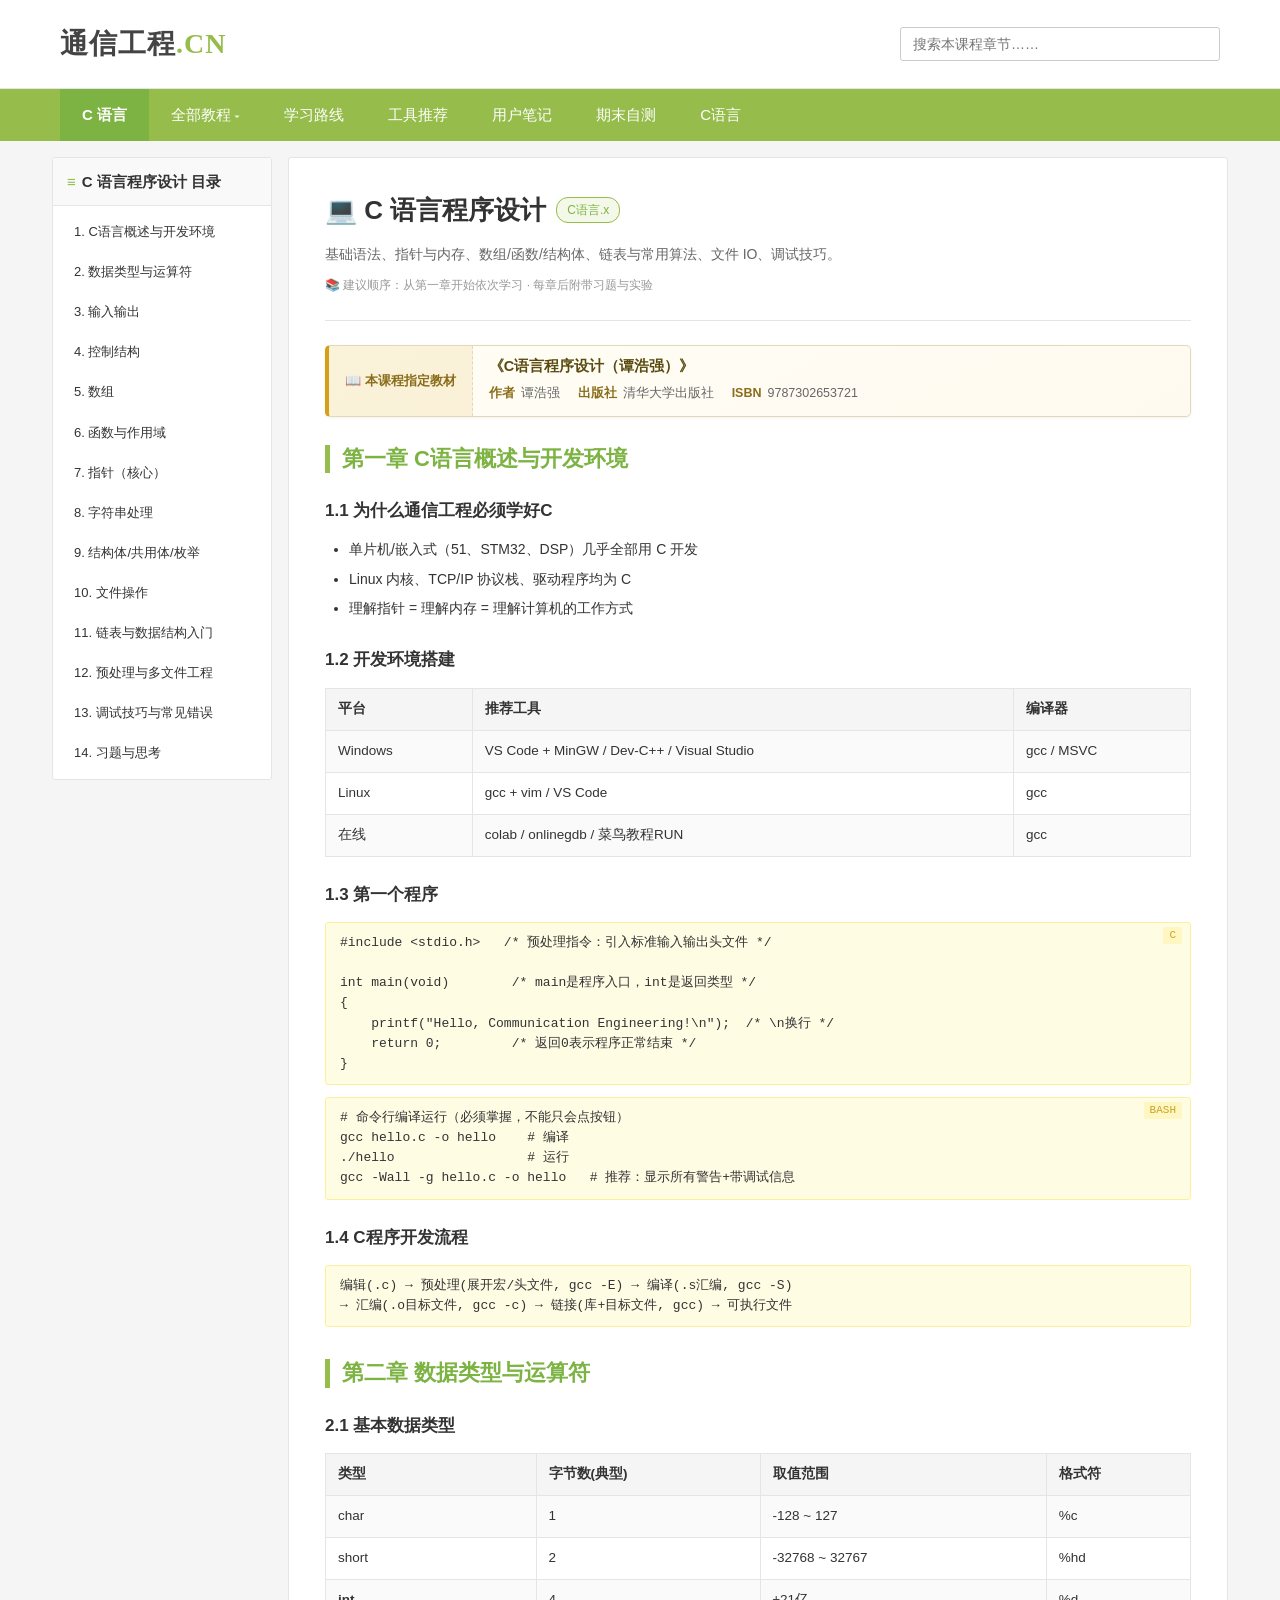
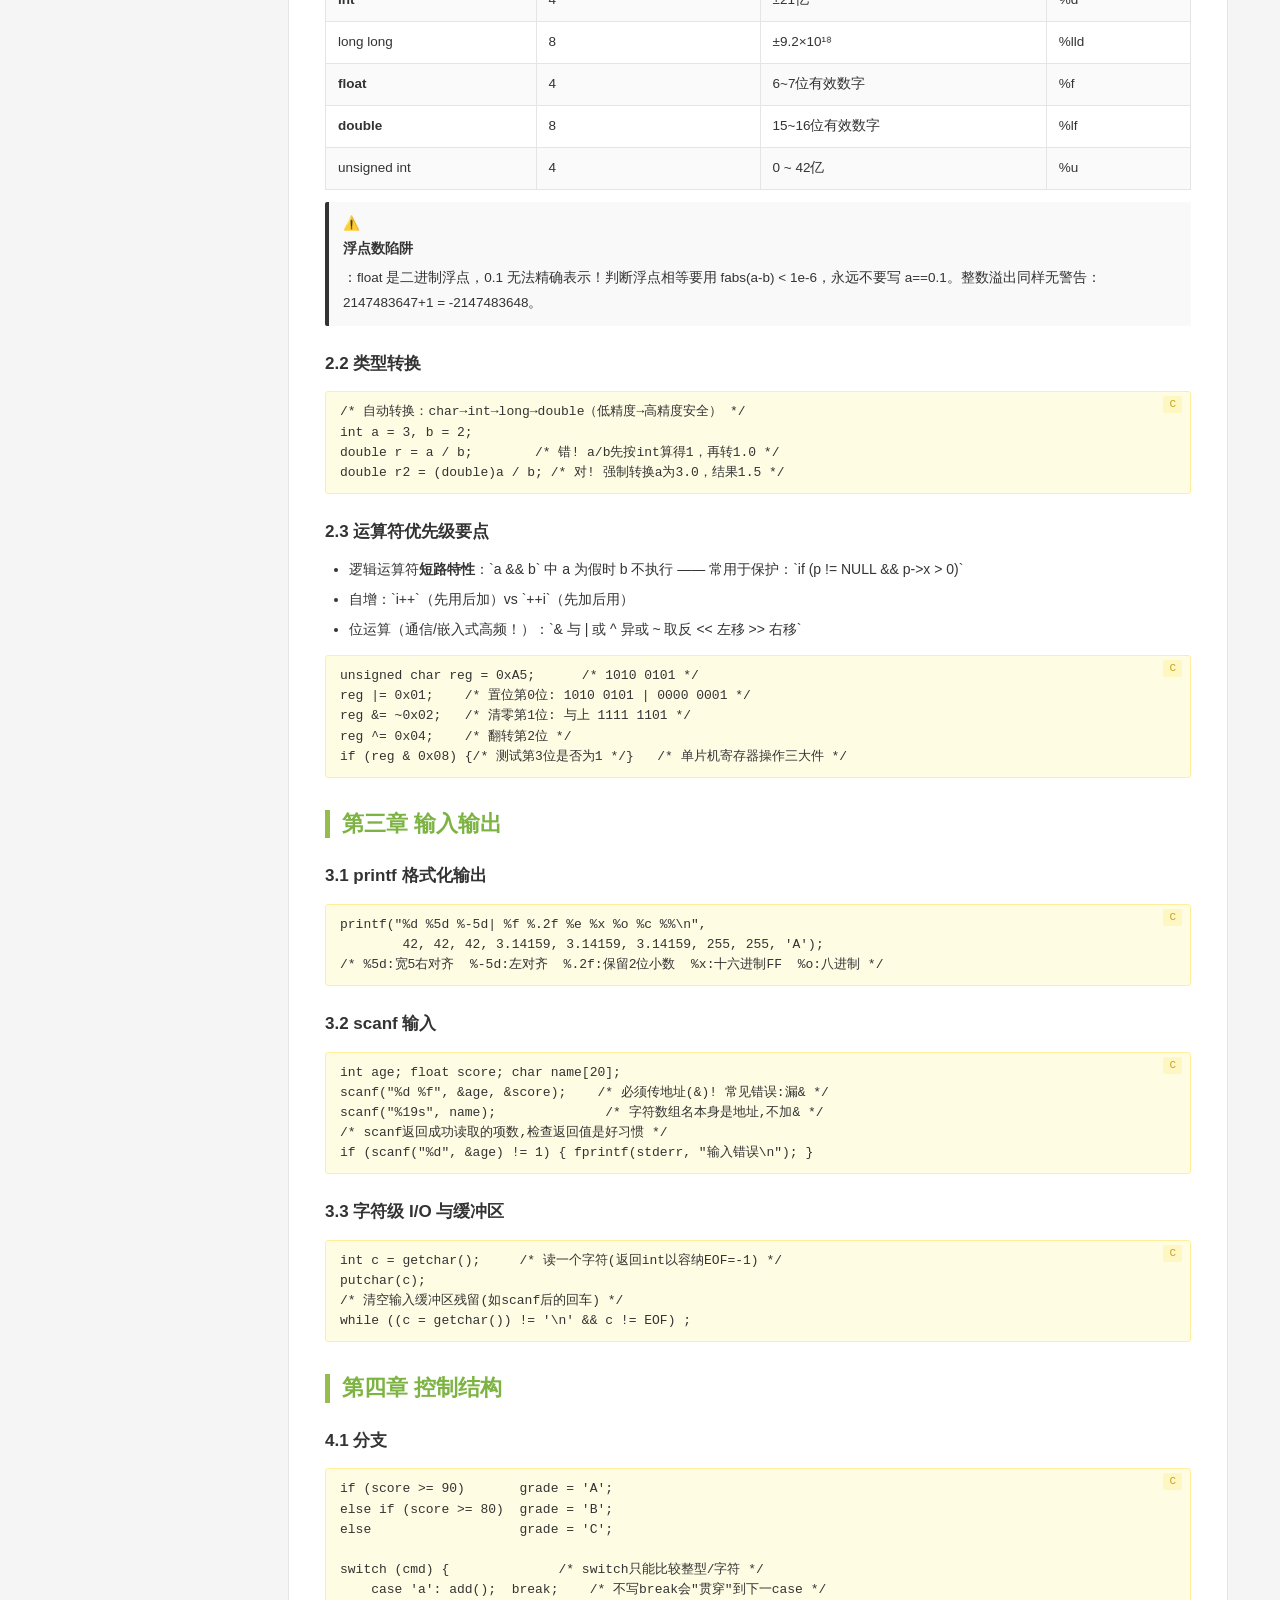
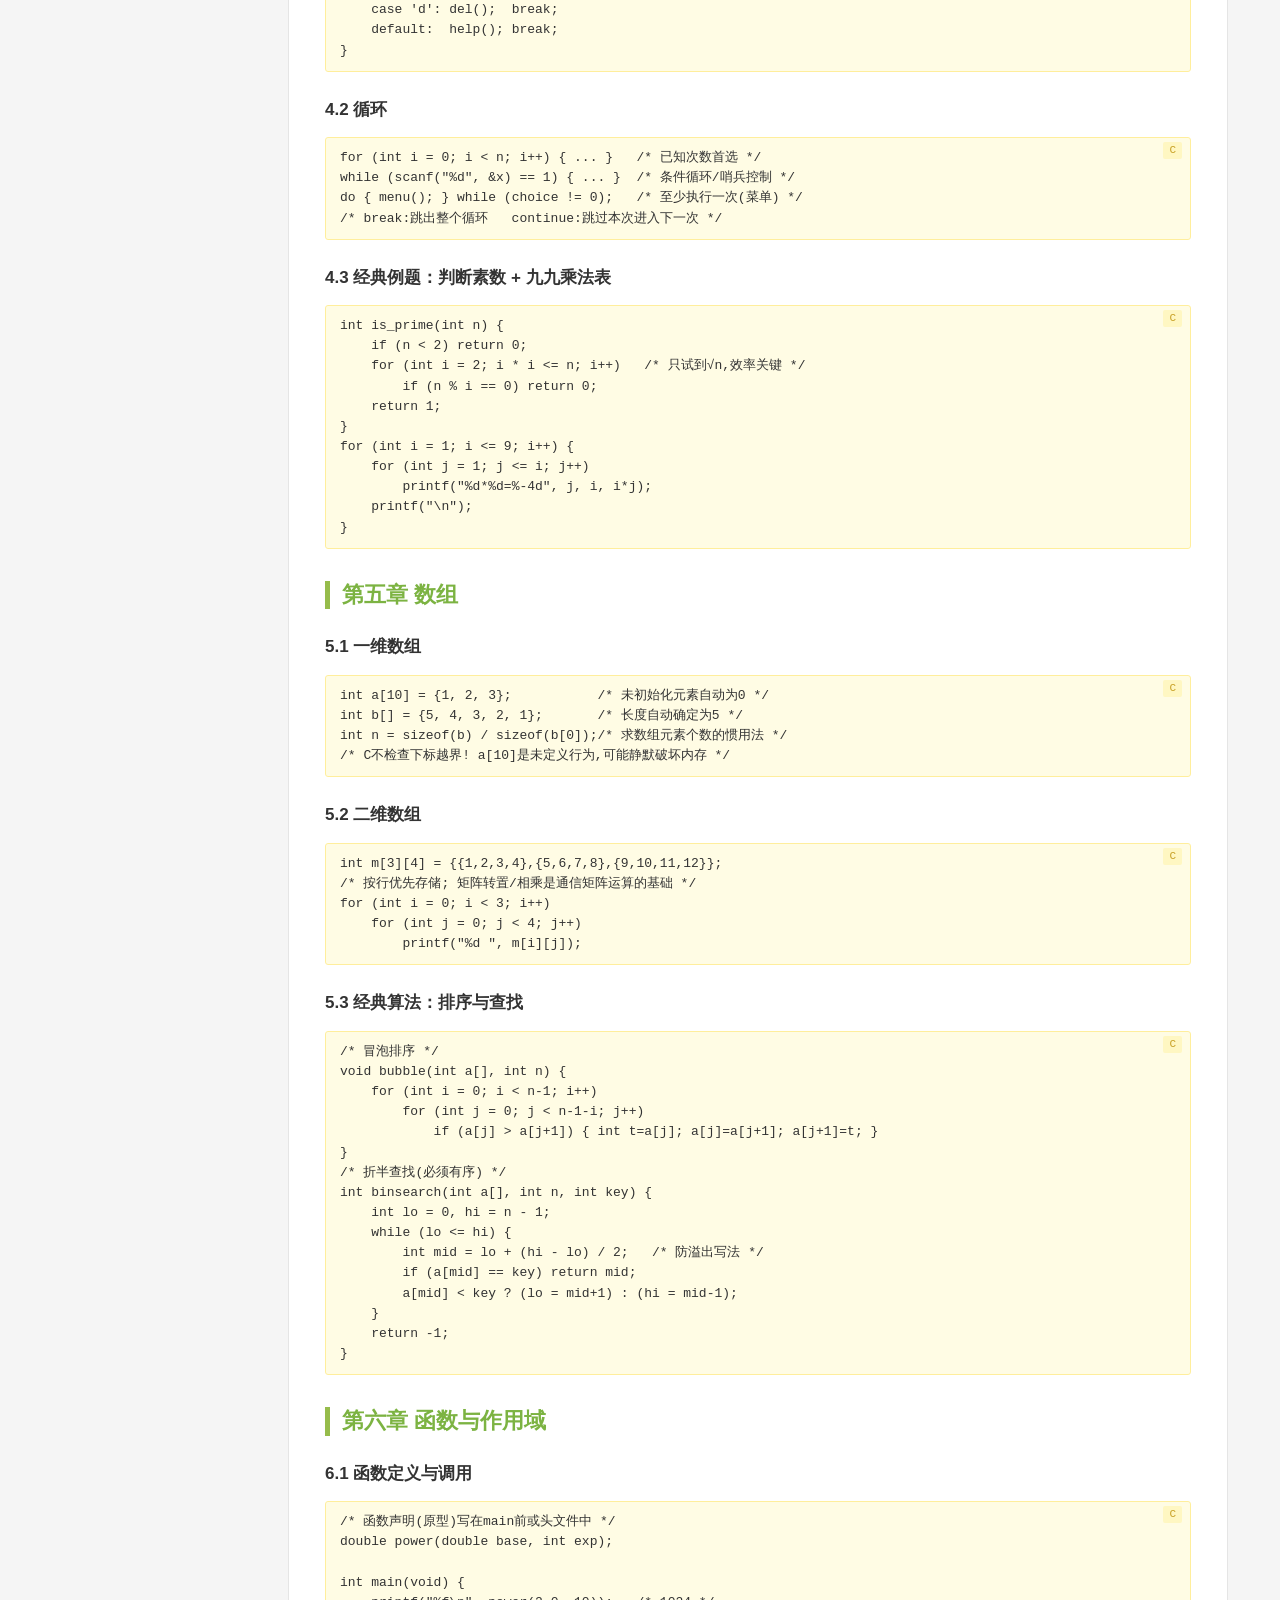
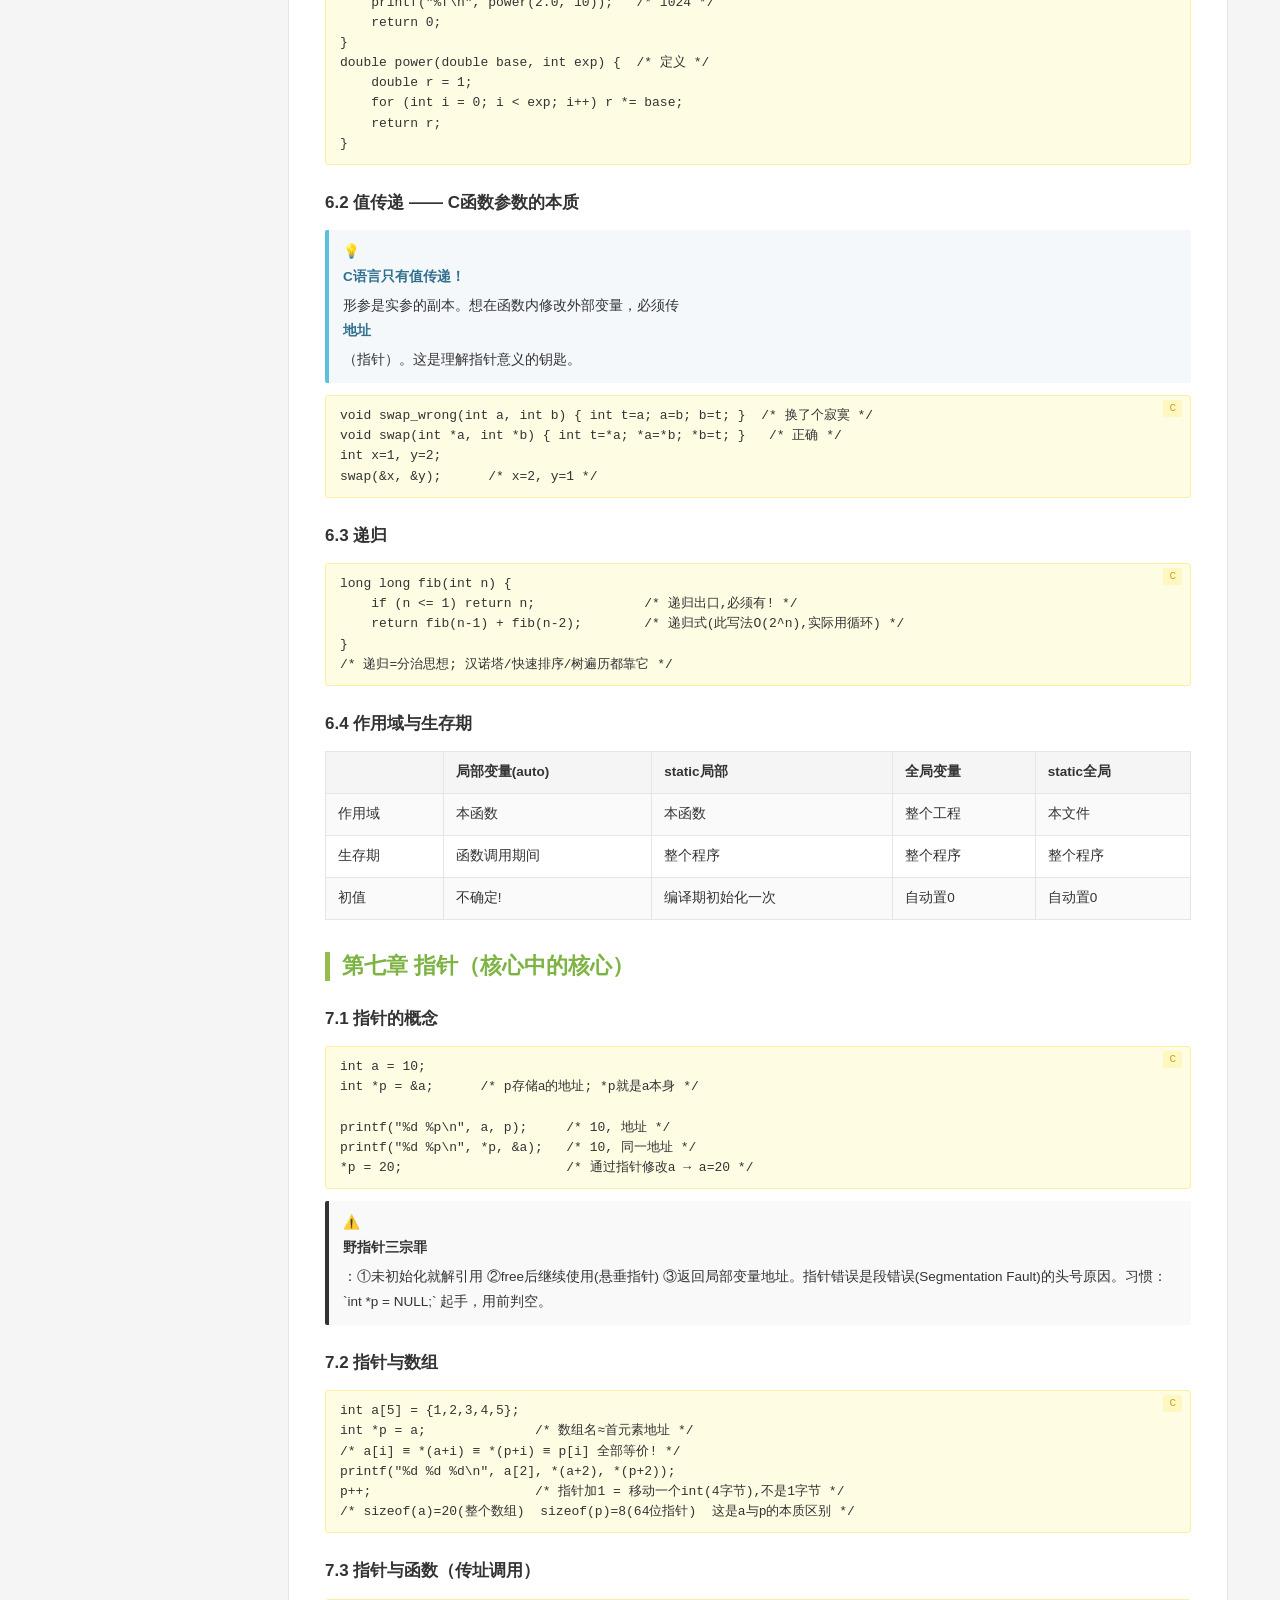
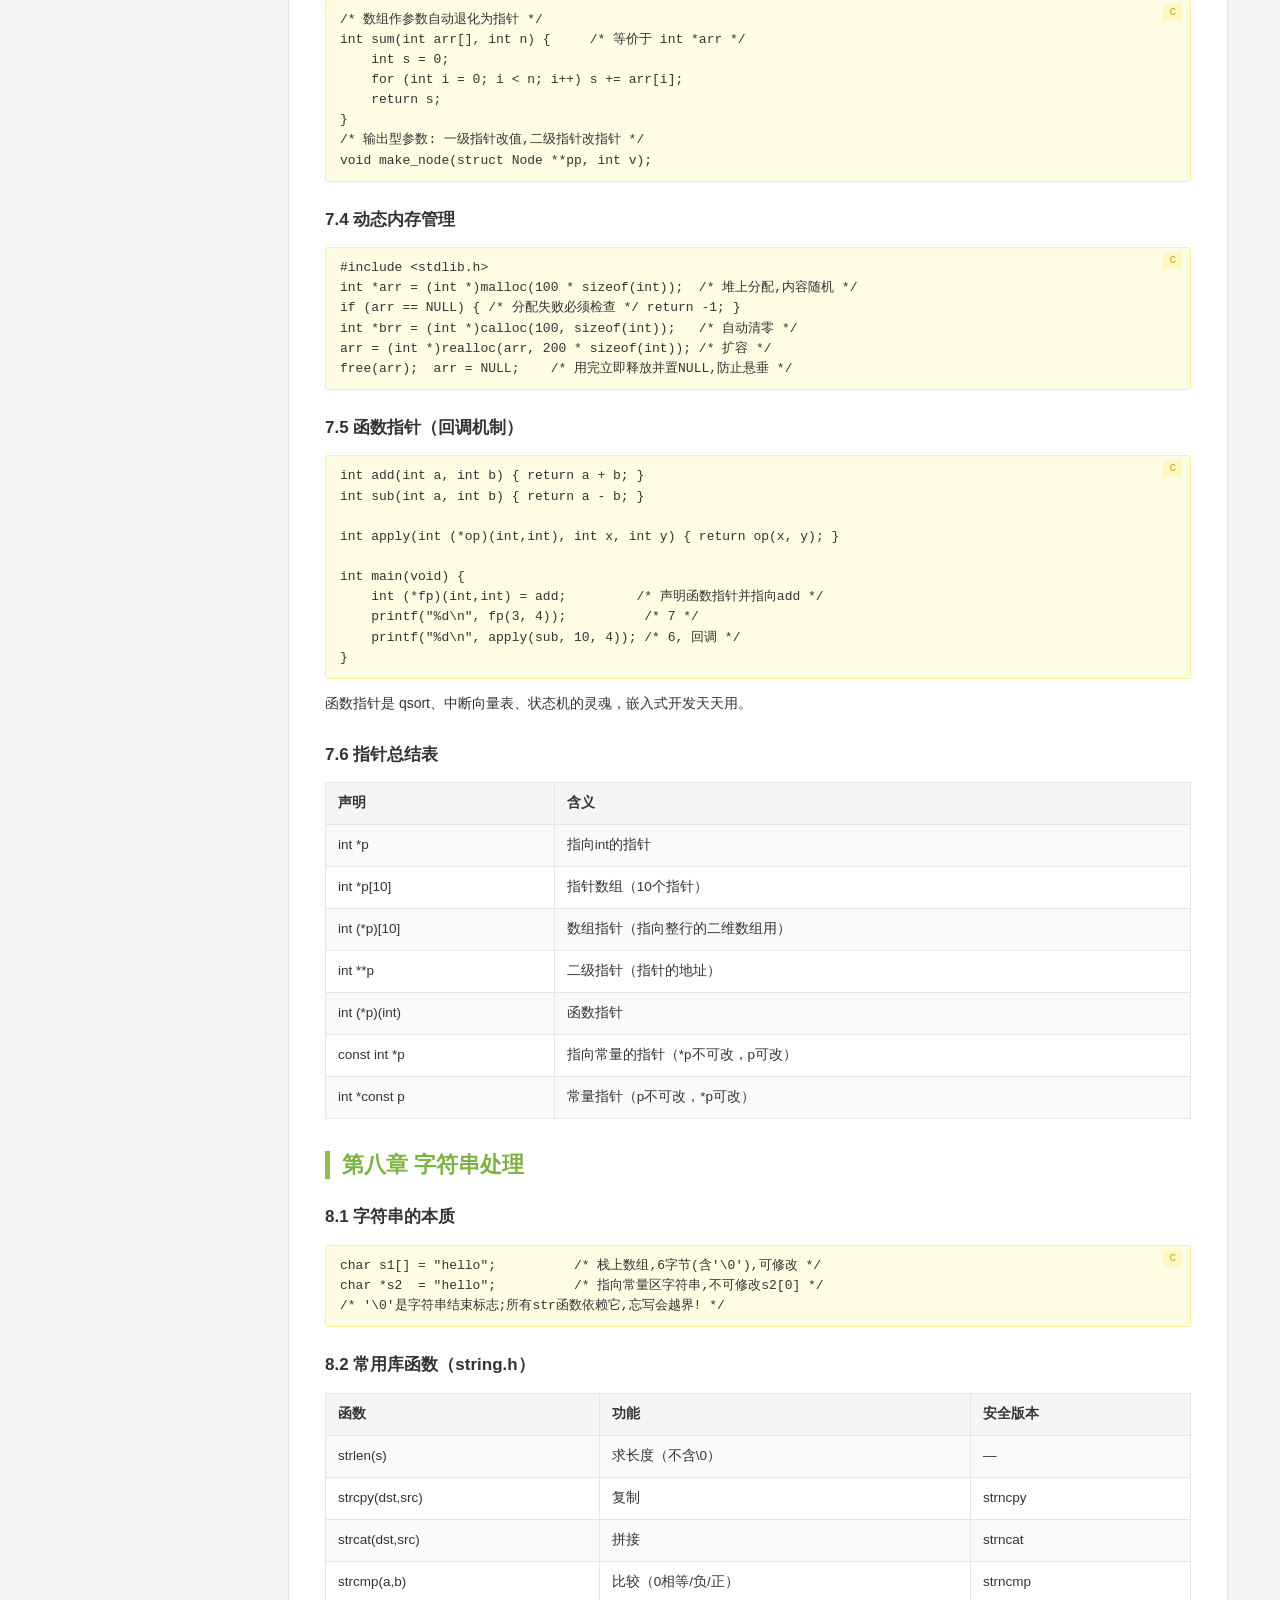
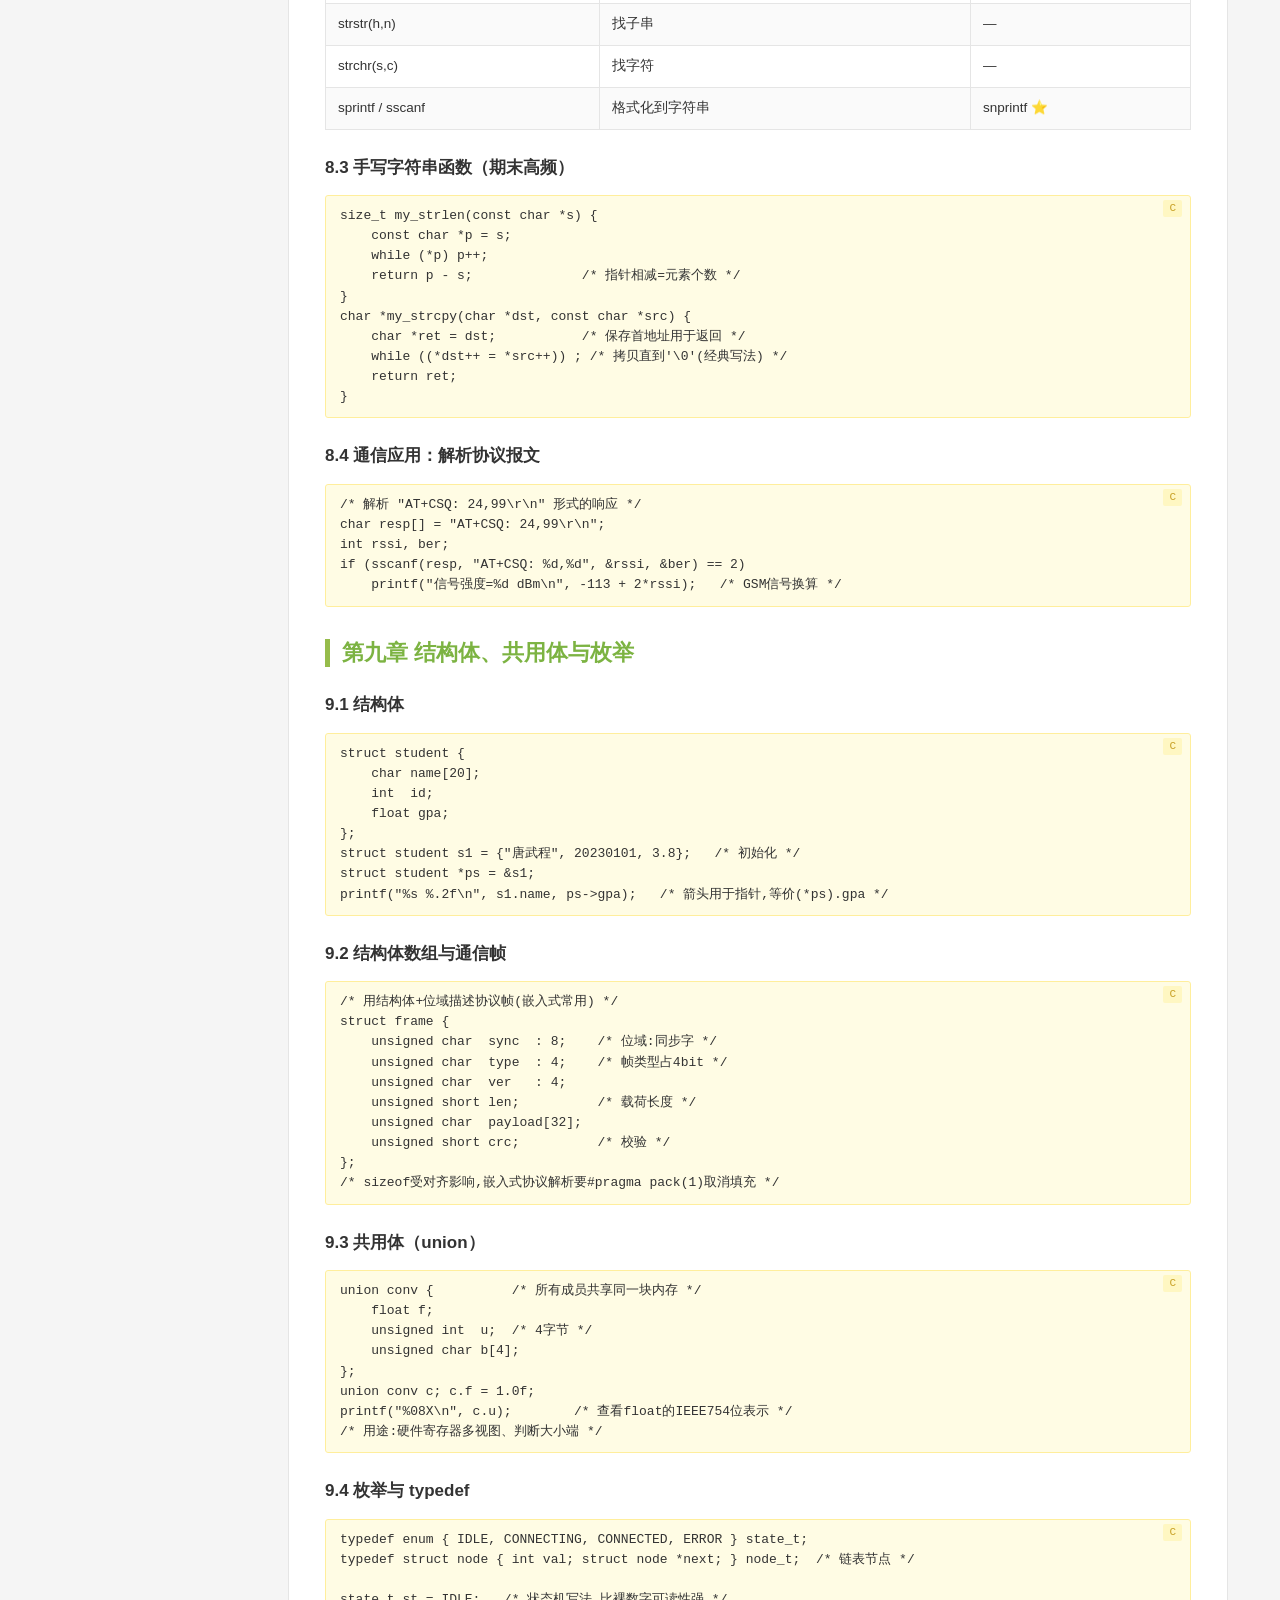
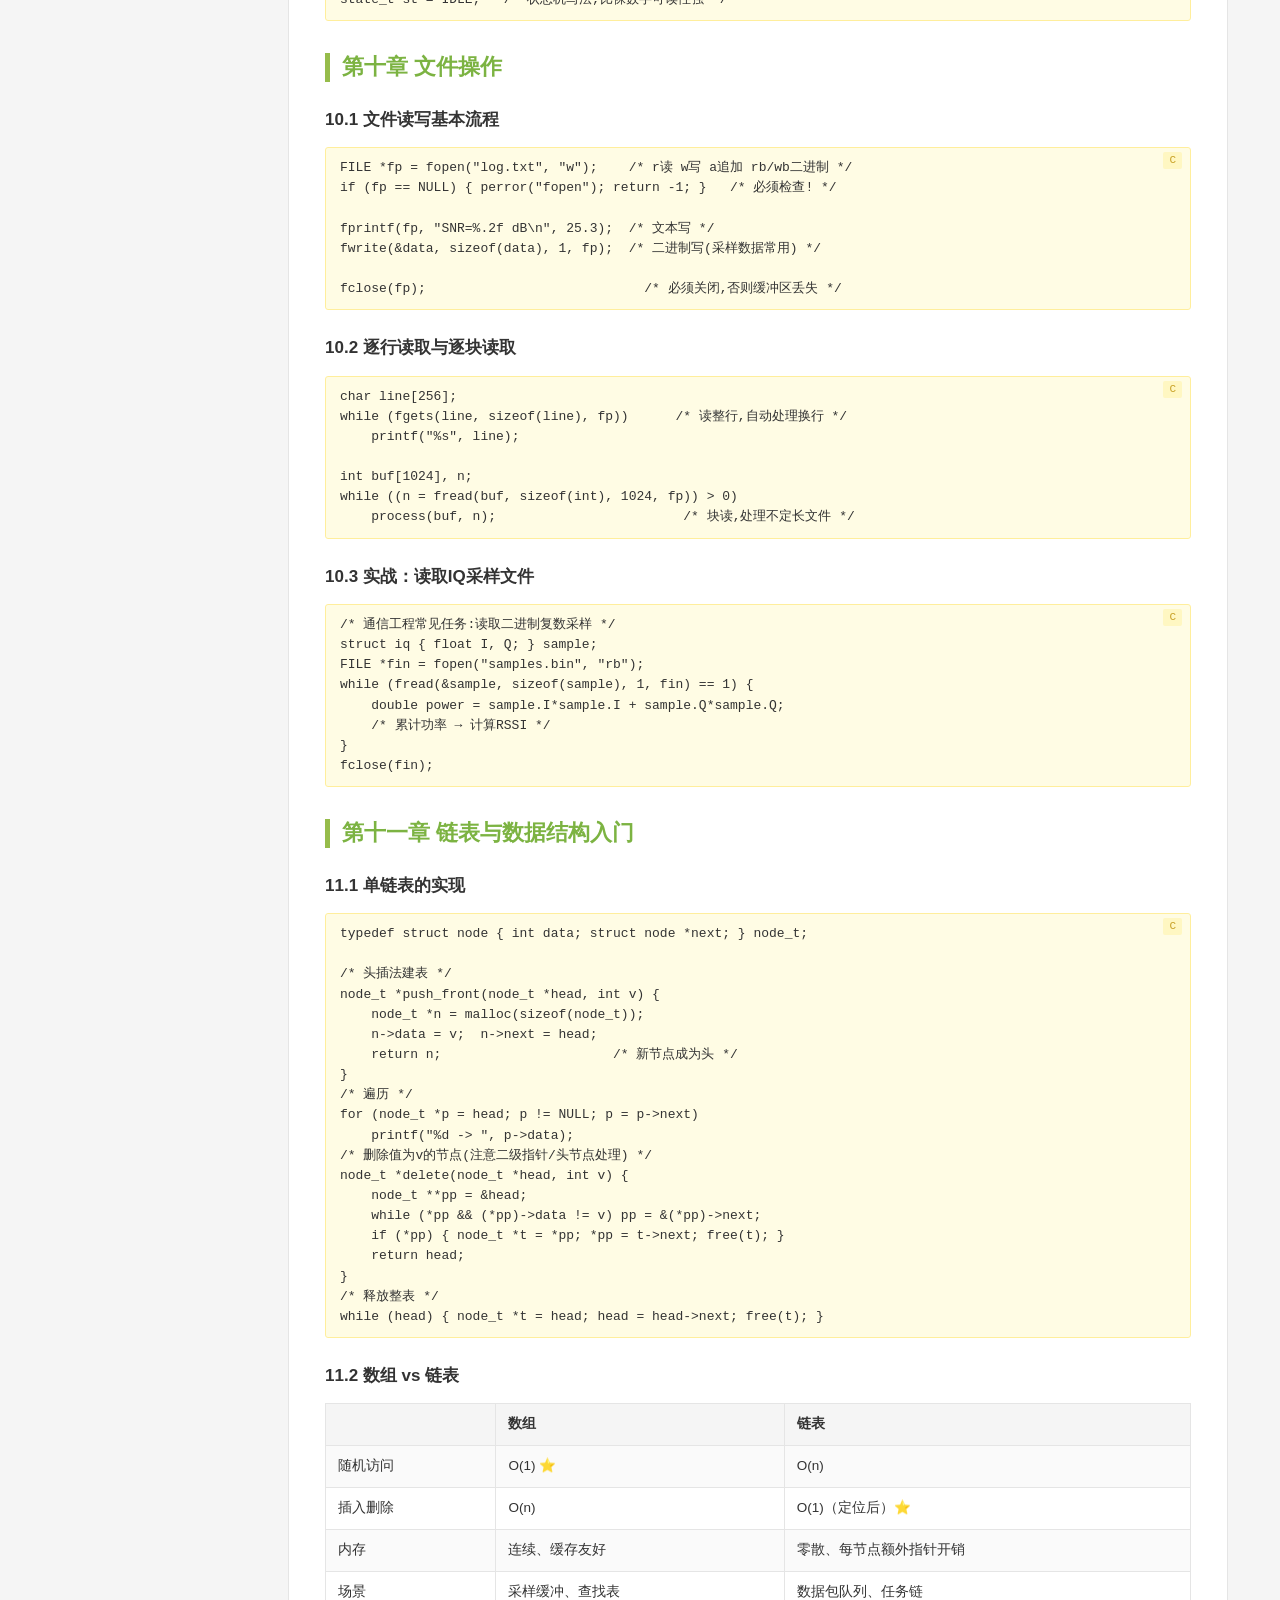
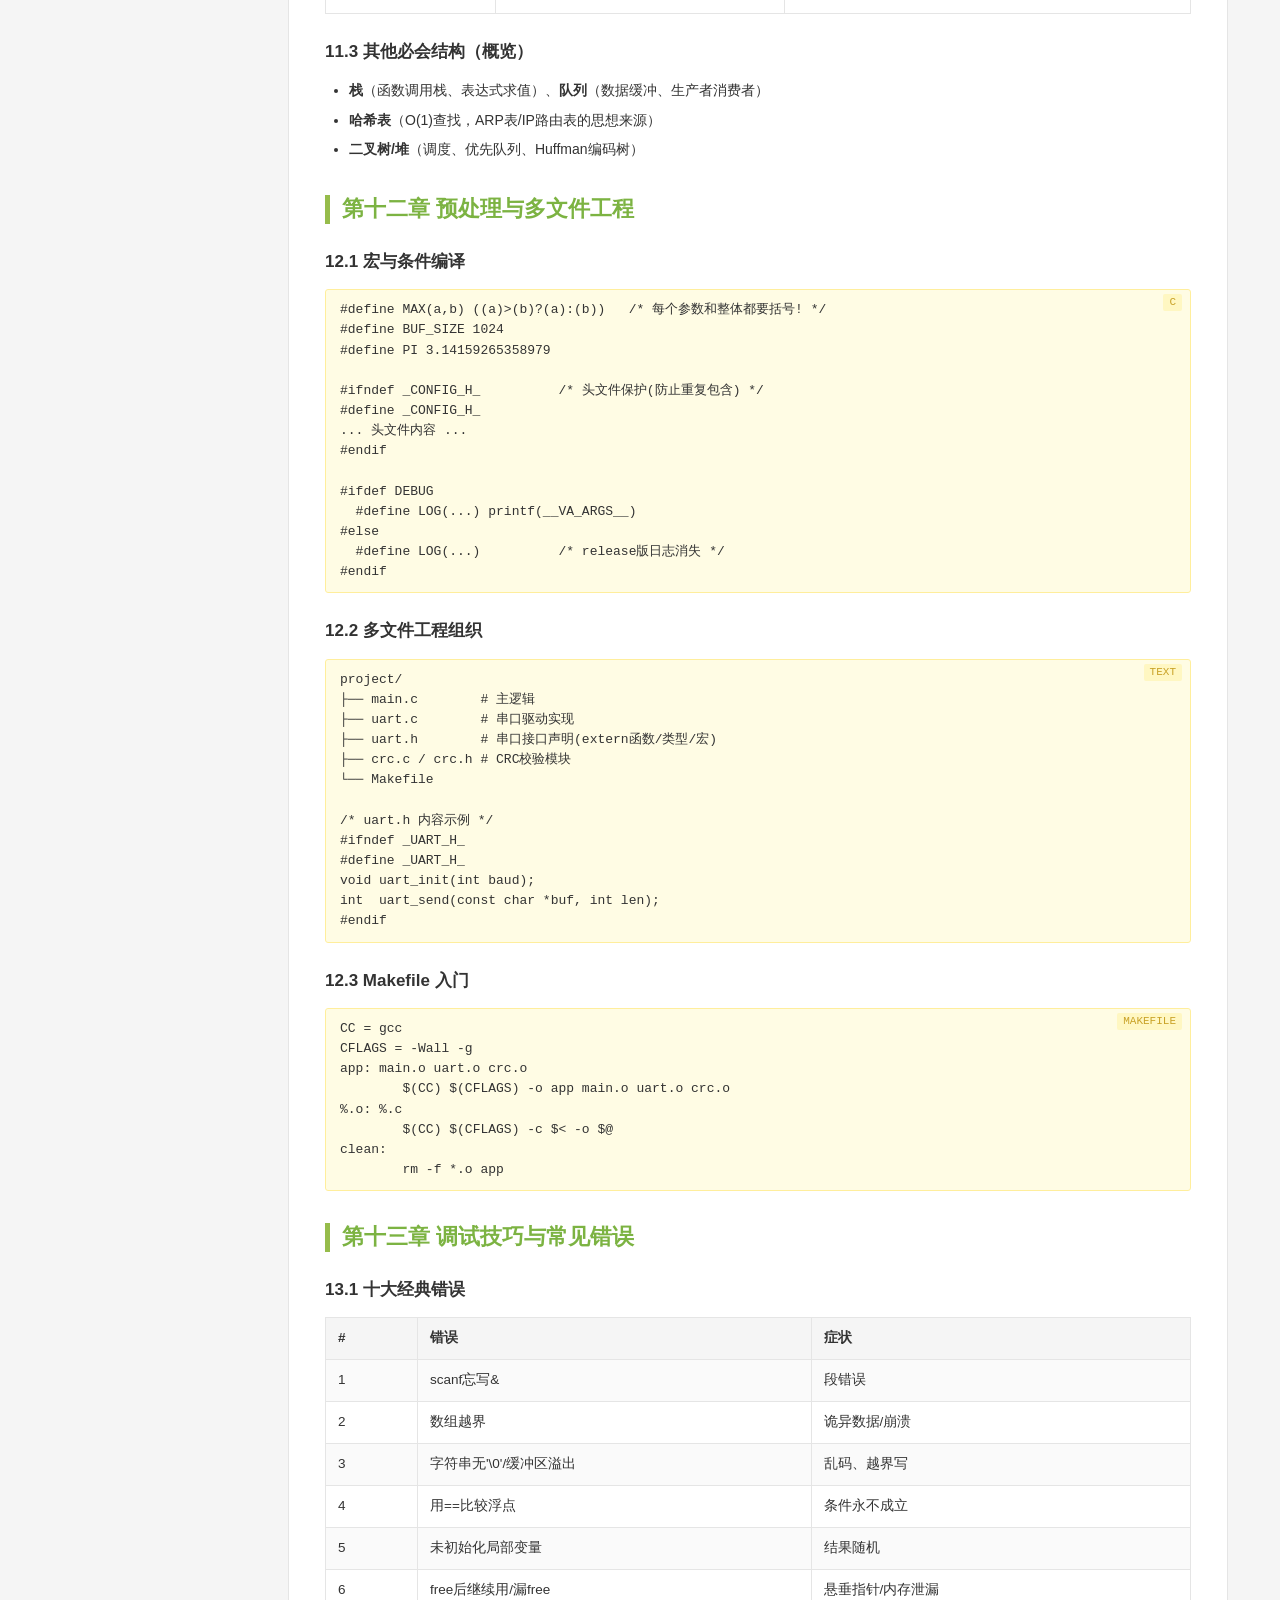
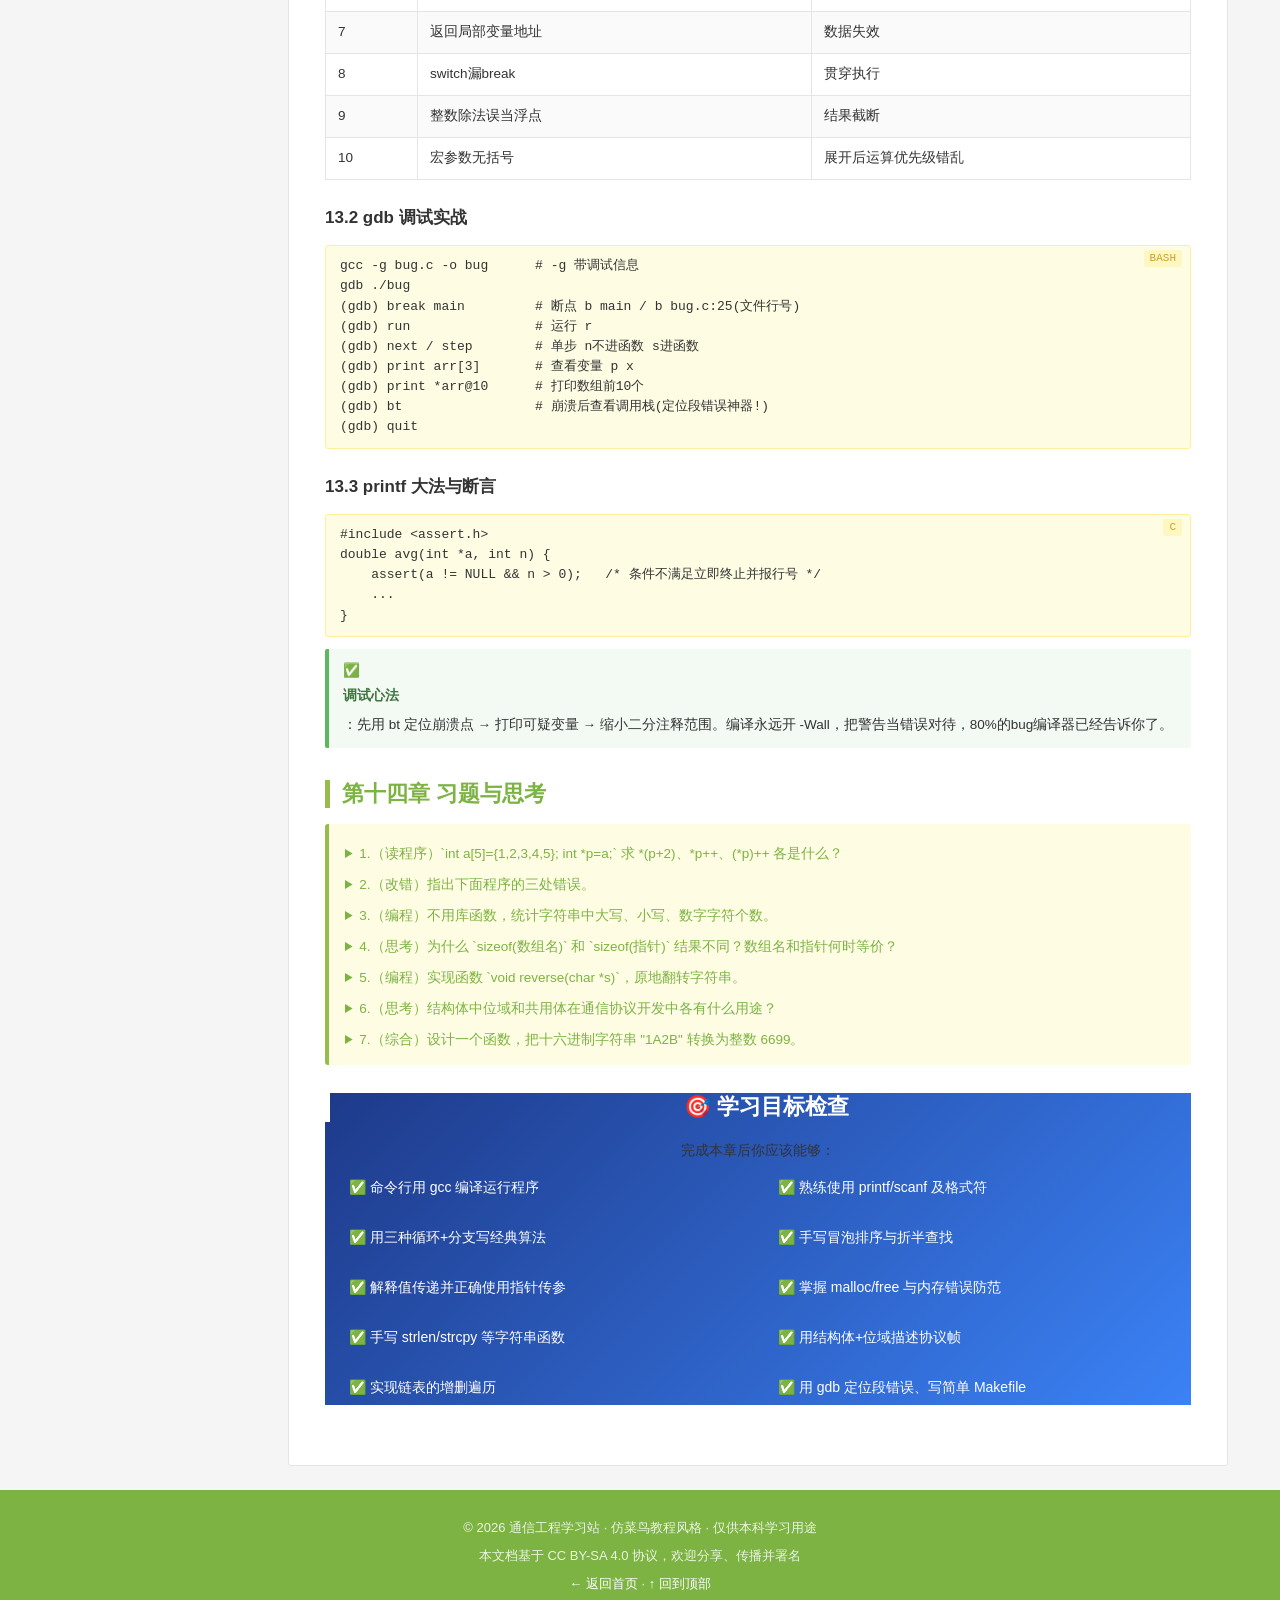
==== commit aa2f28d5: "feat(textbook): add designated textbook cards (title/publisher/author/ISBN) to all 7 course pages; u" ====
--- a/c-programming.html
+++ b/c-programming.html
@@ -1,719 +1,734 @@
-<!DOCTYPE html>
-<html lang="zh-CN">
-<head>
-<meta charset="UTF-8">
-<meta name="viewport" content="width=device-width, initial-scale=1.0">
-<title>C语言程序设计 - 通信工程学习站</title>
-<link rel="stylesheet" href="css/styles.css">
-</head>
-<body>
-
-<div class="site-header">
-  <div class="site-header-inner">
-    <a href="index.html" class="brand"><span class="b1">通信工程</span><span class="b2">.CN</span></a>
-    <div class="search-box">
-      <input type="search" placeholder="搜索本课程章节……" aria-label="搜索">
-    </div>
-  </div>
-</div>
-
-<nav class="site-nav">
-  <div class="site-nav-inner">
-    <a href="c-programming.html" class="active">C 语言</a>
-    <div class="nav-dropdown">
-      <a class="dropdown-toggle" tabindex="0">全部教程</a>
-      <ul class="dropdown-menu">
-        <li class="dd-cat">基础课</li>
-        <li><a href="c-programming.html">💻 C 语言程序设计</a></li>
-        <li><a href="signal-system.html">📊 信号与系统</a></li>
-        <li class="dd-cat">专业核心</li>
-        <li><a href="comm-principle.html">📡 通信原理</a></li>
-        <li><a href="mcu.html">🔧 单片机原理与应用</a></li>
-        <li><a href="data-network.html">🌐 数据通信与网络</a></li>
-        <li><a href="mobile-comm.html">📶 移动通信</a></li>
-        <li class="dd-cat">工具与平台</li>
-        <li><a href="os-linux.html">🐧 操作系统与 Linux</a></li>
-      </ul>
-    </div>
-    <a href="index.html#roadmap">学习路线</a>
-    <a href="index.html#tools">工具推荐</a>
-    <a href="index.html#howto">用户笔记</a>
-    <a href="index.html#quiz">期末自测</a>
-    <a href="index.html">C语言</a>
-  </div>
-</nav>
-
-
-<div class="layout-2col">
-<aside class="sidebar"><div class="sidebar-title"><span class="icon">≡</span> C 语言程序设计 目录</div>
-  
-  <ul>
-    <li><a href="#ch1">1. C语言概述与开发环境</a></li>
-    <li><a href="#ch2">2. 数据类型与运算符</a></li>
-    <li><a href="#ch3">3. 输入输出</a></li>
-    <li><a href="#ch4">4. 控制结构</a></li>
-    <li><a href="#ch5">5. 数组</a></li>
-    <li><a href="#ch6">6. 函数与作用域</a></li>
-    <li><a href="#ch7">7. 指针（核心）</a></li>
-    <li><a href="#ch8">8. 字符串处理</a></li>
-    <li><a href="#ch9">9. 结构体/共用体/枚举</a></li>
-    <li><a href="#ch10">10. 文件操作</a></li>
-    <li><a href="#ch11">11. 链表与数据结构入门</a></li>
-    <li><a href="#ch12">12. 预处理与多文件工程</a></li>
-    <li><a href="#ch13">13. 调试技巧与常见错误</a></li>
-    <li><a href="#ch14">14. 习题与思考</a></li>
-  </ul>
-</aside>
-
-<main class="main">
-
-    <div class="course-intro">
-      <div class="title-row">
-        <h1>💻 C 语言程序设计</h1>
-        <span class="version-tag">C语言.x</span>
-      </div>
-      <p>基础语法、指针与内存、数组/函数/结构体、链表与常用算法、文件 IO、调试技巧。</p>
-      <p style="font-size:12px;color:var(--text-muted);">📚 建议顺序：从第一章开始依次学习 · 每章后附带习题与实验</p>
-    </div>
-
-<!-- ============================ 第一章 ============================ -->
-<section class="section" id="ch1">
-<h2>第一章 C语言概述与开发环境</h2>
-
-<h3>1.1 为什么通信工程必须学好C</h3>
-<ul>
-  <li>单片机/嵌入式（51、STM32、DSP）几乎全部用 C 开发</li>
-  <li>Linux 内核、TCP/IP 协议栈、驱动程序均为 C</li>
-  <li>理解指针 = 理解内存 = 理解计算机的工作方式</li>
-</ul>
-
-<h3>1.2 开发环境搭建</h3>
-<table>
-  <tr><th>平台</th><th>推荐工具</th><th>编译器</th></tr>
-  <tr><td>Windows</td><td>VS Code + MinGW / Dev-C++ / Visual Studio</td><td>gcc / MSVC</td></tr>
-  <tr><td>Linux</td><td>gcc + vim / VS Code</td><td>gcc</td></tr>
-  <tr><td>在线</td><td>colab / onlinegdb / 菜鸟教程RUN</td><td>gcc</td></tr>
-</table>
-
-<h3>1.3 第一个程序</h3>
-<div class="code-block"><pre class="language-c">#include &lt;stdio.h&gt;   /* 预处理指令：引入标准输入输出头文件 */
-
-int main(void)        /* main是程序入口，int是返回类型 */
-{
-    printf("Hello, Communication Engineering!\n");  /* \n换行 */
-    return 0;         /* 返回0表示程序正常结束 */
-}</pre></div>
-<div class="code-block"><pre class="language-bash"># 命令行编译运行（必须掌握，不能只会点按钮）
-gcc hello.c -o hello    # 编译
-./hello                 # 运行
-gcc -Wall -g hello.c -o hello   # 推荐：显示所有警告+带调试信息</pre></div>
-
-<h3>1.4 C程序开发流程</h3>
-<div class="code-block"><pre>编辑(.c) → 预处理(展开宏/头文件, gcc -E) → 编译(.s汇编, gcc -S)
-→ 汇编(.o目标文件, gcc -c) → 链接(库+目标文件, gcc) → 可执行文件</pre></div>
-</section>
-
-<!-- ============================ 第二章 ============================ -->
-<section class="section" id="ch2">
-<h2>第二章 数据类型与运算符</h2>
-
-<h3>2.1 基本数据类型</h3>
-<table>
-  <tr><th>类型</th><th>字节数(典型)</th><th>取值范围</th><th>格式符</th></tr>
-  <tr><td>char</td><td>1</td><td>-128 ~ 127</td><td>%c</td></tr>
-  <tr><td>short</td><td>2</td><td>-32768 ~ 32767</td><td>%hd</td></tr>
-  <tr><td><strong>int</strong></td><td>4</td><td>±21亿</td><td>%d</td></tr>
-  <tr><td>long long</td><td>8</td><td>±9.2×10¹⁸</td><td>%lld</td></tr>
-  <tr><td><strong>float</strong></td><td>4</td><td>6~7位有效数字</td><td>%f</td></tr>
-  <tr><td><strong>double</strong></td><td>8</td><td>15~16位有效数字</td><td>%lf</td></tr>
-  <tr><td>unsigned int</td><td>4</td><td>0 ~ 42亿</td><td>%u</td></tr>
-</table>
-<div class="alert alert-warning">⚠️ <strong>浮点数陷阱</strong>：float 是二进制浮点，0.1 无法精确表示！判断浮点相等要用 fabs(a-b) &lt; 1e-6，永远不要写 a==0.1。整数溢出同样无警告：2147483647+1 = -2147483648。</div>
-
-<h3>2.2 类型转换</h3>
-<div class="code-block"><pre class="language-c">/* 自动转换：char→int→long→double（低精度→高精度安全） */
-int a = 3, b = 2;
-double r = a / b;        /* 错! a/b先按int算得1，再转1.0 */
-double r2 = (double)a / b; /* 对! 强制转换a为3.0，结果1.5 */</pre></div>
-
-<h3>2.3 运算符优先级要点</h3>
-<ul>
-  <li>逻辑运算符<strong>短路特性</strong>：`a && b` 中 a 为假时 b 不执行 —— 常用于保护：`if (p != NULL && p->x > 0)`</li>
-  <li>自增：`i++`（先用后加）vs `++i`（先加后用）</li>
-  <li>位运算（通信/嵌入式高频！）：`&amp; 与 | 或 ^ 异或 ~ 取反 &lt;&lt; 左移 &gt;&gt; 右移`</li>
-</ul>
-<div class="code-block"><pre class="language-c">unsigned char reg = 0xA5;      /* 1010 0101 */
-reg |= 0x01;    /* 置位第0位: 1010 0101 | 0000 0001 */
-reg &amp;= ~0x02;   /* 清零第1位: 与上 1111 1101 */
-reg ^= 0x04;    /* 翻转第2位 */
-if (reg &amp; 0x08) {/* 测试第3位是否为1 */}   /* 单片机寄存器操作三大件 */</pre></div>
-</section>
-
-<!-- ============================ 第三章 ============================ -->
-<section class="section" id="ch3">
-<h2>第三章 输入输出</h2>
-
-<h3>3.1 printf 格式化输出</h3>
-<div class="code-block"><pre class="language-c">printf("%d %5d %-5d| %f %.2f %e %x %o %c %%\n",
-        42, 42, 42, 3.14159, 3.14159, 3.14159, 255, 255, 'A');
-/* %5d:宽5右对齐  %-5d:左对齐  %.2f:保留2位小数  %x:十六进制FF  %o:八进制 */</pre></div>
-
-<h3>3.2 scanf 输入</h3>
-<div class="code-block"><pre class="language-c">int age; float score; char name[20];
-scanf("%d %f", &amp;age, &amp;score);    /* 必须传地址(&amp;)! 常见错误:漏&amp; */
-scanf("%19s", name);              /* 字符数组名本身是地址,不加&amp; */
-/* scanf返回成功读取的项数,检查返回值是好习惯 */
-if (scanf("%d", &amp;age) != 1) { fprintf(stderr, "输入错误\n"); }</pre></div>
-
-<h3>3.3 字符级 I/O 与缓冲区</h3>
-<div class="code-block"><pre class="language-c">int c = getchar();     /* 读一个字符(返回int以容纳EOF=-1) */
-putchar(c);
-/* 清空输入缓冲区残留(如scanf后的回车) */
-while ((c = getchar()) != '\n' &amp;&amp; c != EOF) ;</pre></div>
-</section>
-
-<!-- ============================ 第四章 ============================ -->
-<section class="section" id="ch4">
-<h2>第四章 控制结构</h2>
-
-<h3>4.1 分支</h3>
-<div class="code-block"><pre class="language-c">if (score >= 90)       grade = 'A';
-else if (score >= 80)  grade = 'B';
-else                   grade = 'C';
-
-switch (cmd) {              /* switch只能比较整型/字符 */
-    case 'a': add();  break;    /* 不写break会"贯穿"到下一case */
-    case 'd': del();  break;
-    default:  help(); break;
-}</pre></div>
-
-<h3>4.2 循环</h3>
-<div class="code-block"><pre class="language-c">for (int i = 0; i < n; i++) { ... }   /* 已知次数首选 */
-while (scanf("%d", &amp;x) == 1) { ... }  /* 条件循环/哨兵控制 */
-do { menu(); } while (choice != 0);   /* 至少执行一次(菜单) */
-/* break:跳出整个循环   continue:跳过本次进入下一次 */</pre></div>
-
-<h3>4.3 经典例题：判断素数 + 九九乘法表</h3>
-<div class="code-block"><pre class="language-c">int is_prime(int n) {
-    if (n < 2) return 0;
-    for (int i = 2; i * i <= n; i++)   /* 只试到√n,效率关键 */
-        if (n % i == 0) return 0;
-    return 1;
-}
-for (int i = 1; i <= 9; i++) {
-    for (int j = 1; j <= i; j++)
-        printf("%d*%d=%-4d", j, i, i*j);
-    printf("\n");
-}</pre></div>
-</section>
-
-<!-- ============================ 第五章 ============================ -->
-<section class="section" id="ch5">
-<h2>第五章 数组</h2>
-
-<h3>5.1 一维数组</h3>
-<div class="code-block"><pre class="language-c">int a[10] = {1, 2, 3};           /* 未初始化元素自动为0 */
-int b[] = {5, 4, 3, 2, 1};       /* 长度自动确定为5 */
-int n = sizeof(b) / sizeof(b[0]);/* 求数组元素个数的惯用法 */
-/* C不检查下标越界! a[10]是未定义行为,可能静默破坏内存 */</pre></div>
-
-<h3>5.2 二维数组</h3>
-<div class="code-block"><pre class="language-c">int m[3][4] = {{1,2,3,4},{5,6,7,8},{9,10,11,12}};
-/* 按行优先存储; 矩阵转置/相乘是通信矩阵运算的基础 */
-for (int i = 0; i < 3; i++)
-    for (int j = 0; j < 4; j++)
-        printf("%d ", m[i][j]);</pre></div>
-
-<h3>5.3 经典算法：排序与查找</h3>
-<div class="code-block"><pre class="language-c">/* 冒泡排序 */
-void bubble(int a[], int n) {
-    for (int i = 0; i < n-1; i++)
-        for (int j = 0; j < n-1-i; j++)
-            if (a[j] > a[j+1]) { int t=a[j]; a[j]=a[j+1]; a[j+1]=t; }
-}
-/* 折半查找(必须有序) */
-int binsearch(int a[], int n, int key) {
-    int lo = 0, hi = n - 1;
-    while (lo <= hi) {
-        int mid = lo + (hi - lo) / 2;   /* 防溢出写法 */
-        if (a[mid] == key) return mid;
-        a[mid] < key ? (lo = mid+1) : (hi = mid-1);
-    }
-    return -1;
-}</pre></div>
-</section>
-
-<!-- ============================ 第六章 ============================ -->
-<section class="section" id="ch6">
-<h2>第六章 函数与作用域</h2>
-
-<h3>6.1 函数定义与调用</h3>
-<div class="code-block"><pre class="language-c">/* 函数声明(原型)写在main前或头文件中 */
-double power(double base, int exp);
-
-int main(void) {
-    printf("%f\n", power(2.0, 10));   /* 1024 */
-    return 0;
-}
-double power(double base, int exp) {  /* 定义 */
-    double r = 1;
-    for (int i = 0; i < exp; i++) r *= base;
-    return r;
-}</pre></div>
-
-<h3>6.2 值传递 —— C函数参数的本质</h3>
-<div class="alert alert-info">💡 <strong>C语言只有值传递！</strong>形参是实参的副本。想在函数内修改外部变量，必须传<strong>地址</strong>（指针）。这是理解指针意义的钥匙。</div>
-<div class="code-block"><pre class="language-c">void swap_wrong(int a, int b) { int t=a; a=b; b=t; }  /* 换了个寂寞 */
-void swap(int *a, int *b) { int t=*a; *a=*b; *b=t; }   /* 正确 */
-int x=1, y=2;
-swap(&amp;x, &amp;y);      /* x=2, y=1 */</pre></div>
-
-<h3>6.3 递归</h3>
-<div class="code-block"><pre class="language-c">long long fib(int n) {
-    if (n <= 1) return n;              /* 递归出口,必须有! */
-    return fib(n-1) + fib(n-2);        /* 递归式(此写法O(2^n),实际用循环) */
-}
-/* 递归=分治思想; 汉诺塔/快速排序/树遍历都靠它 */</pre></div>
-
-<h3>6.4 作用域与生存期</h3>
-<table>
-  <tr><th></th><th>局部变量(auto)</th><th>static局部</th><th>全局变量</th><th>static全局</th></tr>
-  <tr><td>作用域</td><td>本函数</td><td>本函数</td><td>整个工程</td><td>本文件</td></tr>
-  <tr><td>生存期</td><td>函数调用期间</td><td>整个程序</td><td>整个程序</td><td>整个程序</td></tr>
-  <tr><td>初值</td><td>不确定!</td><td>编译期初始化一次</td><td>自动置0</td><td>自动置0</td></tr>
-</table>
-</section>
-
-<!-- ============================ 第七章 ============================ -->
-<section class="section" id="ch7">
-<h2>第七章 指针（核心中的核心）</h2>
-
-<h3>7.1 指针的概念</h3>
-<div class="code-block"><pre class="language-c">int a = 10;
-int *p = &amp;a;      /* p存储a的地址; *p就是a本身 */
-
-printf("%d %p\n", a, p);     /* 10, 地址 */
-printf("%d %p\n", *p, &amp;a);   /* 10, 同一地址 */
-*p = 20;                     /* 通过指针修改a → a=20 */</pre></div>
-<div class="alert alert-warning">⚠️ <strong>野指针三宗罪</strong>：①未初始化就解引用 ②free后继续使用(悬垂指针) ③返回局部变量地址。指针错误是段错误(Segmentation Fault)的头号原因。习惯：`int *p = NULL;` 起手，用前判空。</div>
-
-<h3>7.2 指针与数组</h3>
-<div class="code-block"><pre class="language-c">int a[5] = {1,2,3,4,5};
-int *p = a;              /* 数组名≈首元素地址 */
-/* a[i] ≡ *(a+i) ≡ *(p+i) ≡ p[i] 全部等价! */
-printf("%d %d %d\n", a[2], *(a+2), *(p+2));
-p++;                     /* 指针加1 = 移动一个int(4字节),不是1字节 */
-/* sizeof(a)=20(整个数组)  sizeof(p)=8(64位指针)  这是a与p的本质区别 */</pre></div>
-
-<h3>7.3 指针与函数（传址调用）</h3>
-<div class="code-block"><pre class="language-c">/* 数组作参数自动退化为指针 */
-int sum(int arr[], int n) {     /* 等价于 int *arr */
-    int s = 0;
-    for (int i = 0; i < n; i++) s += arr[i];
-    return s;
-}
-/* 输出型参数: 一级指针改值,二级指针改指针 */
-void make_node(struct Node **pp, int v);</pre></div>
-
-<h3>7.4 动态内存管理</h3>
-<div class="code-block"><pre class="language-c">#include &lt;stdlib.h&gt;
-int *arr = (int *)malloc(100 * sizeof(int));  /* 堆上分配,内容随机 */
-if (arr == NULL) { /* 分配失败必须检查 */ return -1; }
-int *brr = (int *)calloc(100, sizeof(int));   /* 自动清零 */
-arr = (int *)realloc(arr, 200 * sizeof(int)); /* 扩容 */
-free(arr);  arr = NULL;    /* 用完立即释放并置NULL,防止悬垂 */</pre></div>
-
-<h3>7.5 函数指针（回调机制）</h3>
-<div class="code-block"><pre class="language-c">int add(int a, int b) { return a + b; }
-int sub(int a, int b) { return a - b; }
-
-int apply(int (*op)(int,int), int x, int y) { return op(x, y); }
-
-int main(void) {
-    int (*fp)(int,int) = add;         /* 声明函数指针并指向add */
-    printf("%d\n", fp(3, 4));          /* 7 */
-    printf("%d\n", apply(sub, 10, 4)); /* 6, 回调 */
-}</pre></div>
-<p>函数指针是 qsort、中断向量表、状态机的灵魂，嵌入式开发天天用。</p>
-
-<h3>7.6 指针总结表</h3>
-<table>
-  <tr><th>声明</th><th>含义</th></tr>
-  <tr><td>int *p</td><td>指向int的指针</td></tr>
-  <tr><td>int *p[10]</td><td>指针数组（10个指针）</td></tr>
-  <tr><td>int (*p)[10]</td><td>数组指针（指向整行的二维数组用）</td></tr>
-  <tr><td>int **p</td><td>二级指针（指针的地址）</td></tr>
-  <tr><td>int (*p)(int)</td><td>函数指针</td></tr>
-  <tr><td>const int *p</td><td>指向常量的指针（*p不可改，p可改）</td></tr>
-  <tr><td>int *const p</td><td>常量指针（p不可改，*p可改）</td></tr>
-</table>
-</section>
-
-<!-- ============================ 第八章 ============================ -->
-<section class="section" id="ch8">
-<h2>第八章 字符串处理</h2>
-
-<h3>8.1 字符串的本质</h3>
-<div class="code-block"><pre class="language-c">char s1[] = "hello";          /* 栈上数组,6字节(含'\0'),可修改 */
-char *s2  = "hello";          /* 指向常量区字符串,不可修改s2[0] */
-/* '\0'是字符串结束标志;所有str函数依赖它,忘写会越界! */</pre></div>
-
-<h3>8.2 常用库函数（string.h）</h3>
-<table>
-  <tr><th>函数</th><th>功能</th><th>安全版本</th></tr>
-  <tr><td>strlen(s)</td><td>求长度（不含\0）</td><td>—</td></tr>
-  <tr><td>strcpy(dst,src)</td><td>复制</td><td>strncpy</td></tr>
-  <tr><td>strcat(dst,src)</td><td>拼接</td><td>strncat</td></tr>
-  <tr><td>strcmp(a,b)</td><td>比较（0相等/负/正）</td><td>strncmp</td></tr>
-  <tr><td>strstr(h,n)</td><td>找子串</td><td>—</td></tr>
-  <tr><td>strchr(s,c)</td><td>找字符</td><td>—</td></tr>
-  <tr><td>sprintf / sscanf</td><td>格式化到字符串</td><td>snprintf ⭐</td></tr>
-</table>
-
-<h3>8.3 手写字符串函数（期末高频）</h3>
-<div class="code-block"><pre class="language-c">size_t my_strlen(const char *s) {
-    const char *p = s;
-    while (*p) p++;
-    return p - s;              /* 指针相减=元素个数 */
-}
-char *my_strcpy(char *dst, const char *src) {
-    char *ret = dst;           /* 保存首地址用于返回 */
-    while ((*dst++ = *src++)) ; /* 拷贝直到'\0'(经典写法) */
-    return ret;
-}</pre></div>
-
-<h3>8.4 通信应用：解析协议报文</h3>
-<div class="code-block"><pre class="language-c">/* 解析 "AT+CSQ: 24,99\r\n" 形式的响应 */
-char resp[] = "AT+CSQ: 24,99\r\n";
-int rssi, ber;
-if (sscanf(resp, "AT+CSQ: %d,%d", &amp;rssi, &amp;ber) == 2)
-    printf("信号强度=%d dBm\n", -113 + 2*rssi);   /* GSM信号换算 */</pre></div>
-</section>
-
-<!-- ============================ 第九章 ============================ -->
-<section class="section" id="ch9">
-<h2>第九章 结构体、共用体与枚举</h2>
-
-<h3>9.1 结构体</h3>
-<div class="code-block"><pre class="language-c">struct student {
-    char name[20];
-    int  id;
-    float gpa;
-};
-struct student s1 = {"唐武程", 20230101, 3.8};   /* 初始化 */
-struct student *ps = &amp;s1;
-printf("%s %.2f\n", s1.name, ps->gpa);   /* 箭头用于指针,等价(*ps).gpa */</pre></div>
-
-<h3>9.2 结构体数组与通信帧</h3>
-<div class="code-block"><pre class="language-c">/* 用结构体+位域描述协议帧(嵌入式常用) */
-struct frame {
-    unsigned char  sync  : 8;    /* 位域:同步字 */
-    unsigned char  type  : 4;    /* 帧类型占4bit */
-    unsigned char  ver   : 4;
-    unsigned short len;          /* 载荷长度 */
-    unsigned char  payload[32];
-    unsigned short crc;          /* 校验 */
-};
-/* sizeof受对齐影响,嵌入式协议解析要#pragma pack(1)取消填充 */</pre></div>
-
-<h3>9.3 共用体（union）</h3>
-<div class="code-block"><pre class="language-c">union conv {          /* 所有成员共享同一块内存 */
-    float f;
-    unsigned int  u;  /* 4字节 */
-    unsigned char b[4];
-};
-union conv c; c.f = 1.0f;
-printf("%08X\n", c.u);        /* 查看float的IEEE754位表示 */
-/* 用途:硬件寄存器多视图、判断大小端 */</pre></div>
-
-<h3>9.4 枚举与 typedef</h3>
-<div class="code-block"><pre class="language-c">typedef enum { IDLE, CONNECTING, CONNECTED, ERROR } state_t;
-typedef struct node { int val; struct node *next; } node_t;  /* 链表节点 */
-
-state_t st = IDLE;   /* 状态机写法,比裸数字可读性强 */</pre></div>
-</section>
-
-<!-- ============================ 第十章 ============================ -->
-<section class="section" id="ch10">
-<h2>第十章 文件操作</h2>
-
-<h3>10.1 文件读写基本流程</h3>
-<div class="code-block"><pre class="language-c">FILE *fp = fopen("log.txt", "w");    /* r读 w写 a追加 rb/wb二进制 */
-if (fp == NULL) { perror("fopen"); return -1; }   /* 必须检查! */
-
-fprintf(fp, "SNR=%.2f dB\n", 25.3);  /* 文本写 */
-fwrite(&amp;data, sizeof(data), 1, fp);  /* 二进制写(采样数据常用) */
-
-fclose(fp);                            /* 必须关闭,否则缓冲区丢失 */</pre></div>
-
-<h3>10.2 逐行读取与逐块读取</h3>
-<div class="code-block"><pre class="language-c">char line[256];
-while (fgets(line, sizeof(line), fp))      /* 读整行,自动处理换行 */
-    printf("%s", line);
-
-int buf[1024], n;
-while ((n = fread(buf, sizeof(int), 1024, fp)) > 0)
-    process(buf, n);                        /* 块读,处理不定长文件 */</pre></div>
-
-<h3>10.3 实战：读取IQ采样文件</h3>
-<div class="code-block"><pre class="language-c">/* 通信工程常见任务:读取二进制复数采样 */
-struct iq { float I, Q; } sample;
-FILE *fin = fopen("samples.bin", "rb");
-while (fread(&amp;sample, sizeof(sample), 1, fin) == 1) {
-    double power = sample.I*sample.I + sample.Q*sample.Q;
-    /* 累计功率 → 计算RSSI */
-}
-fclose(fin);</pre></div>
-</section>
-
-<!-- ============================ 第十一章 ============================ -->
-<section class="section" id="ch11">
-<h2>第十一章 链表与数据结构入门</h2>
-
-<h3>11.1 单链表的实现</h3>
-<div class="code-block"><pre class="language-c">typedef struct node { int data; struct node *next; } node_t;
-
-/* 头插法建表 */
-node_t *push_front(node_t *head, int v) {
-    node_t *n = malloc(sizeof(node_t));
-    n->data = v;  n->next = head;
-    return n;                      /* 新节点成为头 */
-}
-/* 遍历 */
-for (node_t *p = head; p != NULL; p = p->next)
-    printf("%d -> ", p->data);
-/* 删除值为v的节点(注意二级指针/头节点处理) */
-node_t *delete(node_t *head, int v) {
-    node_t **pp = &amp;head;
-    while (*pp &amp;&amp; (*pp)->data != v) pp = &amp;(*pp)->next;
-    if (*pp) { node_t *t = *pp; *pp = t->next; free(t); }
-    return head;
-}
-/* 释放整表 */
-while (head) { node_t *t = head; head = head->next; free(t); }</pre></div>
-
-<h3>11.2 数组 vs 链表</h3>
-<table>
-  <tr><th></th><th>数组</th><th>链表</th></tr>
-  <tr><td>随机访问</td><td>O(1) ⭐</td><td>O(n)</td></tr>
-  <tr><td>插入删除</td><td>O(n)</td><td>O(1)（定位后）⭐</td></tr>
-  <tr><td>内存</td><td>连续、缓存友好</td><td>零散、每节点额外指针开销</td></tr>
-  <tr><td>场景</td><td>采样缓冲、查找表</td><td>数据包队列、任务链</td></tr>
-</table>
-
-<h3>11.3 其他必会结构（概览）</h3>
-<ul>
-  <li><strong>栈</strong>（函数调用栈、表达式求值）、<strong>队列</strong>（数据缓冲、生产者消费者）</li>
-  <li><strong>哈希表</strong>（O(1)查找，ARP表/IP路由表的思想来源）</li>
-  <li><strong>二叉树/堆</strong>（调度、优先队列、Huffman编码树）</li>
-</ul>
-</section>
-
-<!-- ============================ 第十二章 ============================ -->
-<section class="section" id="ch12">
-<h2>第十二章 预处理与多文件工程</h2>
-
-<h3>12.1 宏与条件编译</h3>
-<div class="code-block"><pre class="language-c">#define MAX(a,b) ((a)>(b)?(a):(b))   /* 每个参数和整体都要括号! */
-#define BUF_SIZE 1024
-#define PI 3.14159265358979
-
-#ifndef _CONFIG_H_          /* 头文件保护(防止重复包含) */
-#define _CONFIG_H_
-... 头文件内容 ...
-#endif
-
-#ifdef DEBUG
-  #define LOG(...) printf(__VA_ARGS__)
-#else
-  #define LOG(...)          /* release版日志消失 */
-#endif</pre></div>
-
-<h3>12.2 多文件工程组织</h3>
-<div class="code-block"><pre class="language-text">project/
-├── main.c        # 主逻辑
-├── uart.c        # 串口驱动实现
-├── uart.h        # 串口接口声明(extern函数/类型/宏)
-├── crc.c / crc.h # CRC校验模块
-└── Makefile
-
-/* uart.h 内容示例 */
-#ifndef _UART_H_
-#define _UART_H_
-void uart_init(int baud);
-int  uart_send(const char *buf, int len);
-#endif</pre></div>
-
-<h3>12.3 Makefile 入门</h3>
-<div class="code-block"><pre class="language-makefile">CC = gcc
-CFLAGS = -Wall -g
-app: main.o uart.o crc.o
-	$(CC) $(CFLAGS) -o app main.o uart.o crc.o
-%.o: %.c
-	$(CC) $(CFLAGS) -c $< -o $@
-clean:
-	rm -f *.o app</pre></div>
-</section>
-
-<!-- ============================ 第十三章 ============================ -->
-<section class="section" id="ch13">
-<h2>第十三章 调试技巧与常见错误</h2>
-
-<h3>13.1 十大经典错误</h3>
-<table>
-  <tr><th>#</th><th>错误</th><th>症状</th></tr>
-  <tr><td>1</td><td>scanf忘写&amp;</td><td>段错误</td></tr>
-  <tr><td>2</td><td>数组越界</td><td>诡异数据/崩溃</td></tr>
-  <tr><td>3</td><td>字符串无'\0'/缓冲区溢出</td><td>乱码、越界写</td></tr>
-  <tr><td>4</td><td>用==比较浮点</td><td>条件永不成立</td></tr>
-  <tr><td>5</td><td>未初始化局部变量</td><td>结果随机</td></tr>
-  <tr><td>6</td><td>free后继续用/漏free</td><td>悬垂指针/内存泄漏</td></tr>
-  <tr><td>7</td><td>返回局部变量地址</td><td>数据失效</td></tr>
-  <tr><td>8</td><td>switch漏break</td><td>贯穿执行</td></tr>
-  <tr><td>9</td><td>整数除法误当浮点</td><td>结果截断</td></tr>
-  <tr><td>10</td><td>宏参数无括号</td><td>展开后运算优先级错乱</td></tr>
-</table>
-
-<h3>13.2 gdb 调试实战</h3>
-<div class="code-block"><pre class="language-bash">gcc -g bug.c -o bug      # -g 带调试信息
-gdb ./bug
-(gdb) break main         # 断点 b main / b bug.c:25(文件行号)
-(gdb) run                # 运行 r
-(gdb) next / step        # 单步 n不进函数 s进函数
-(gdb) print arr[3]       # 查看变量 p x
-(gdb) print *arr@10      # 打印数组前10个
-(gdb) bt                 # 崩溃后查看调用栈(定位段错误神器!)
-(gdb) quit</pre></div>
-
-<h3>13.3 printf 大法与断言</h3>
-<div class="code-block"><pre class="language-c">#include &lt;assert.h&gt;
-double avg(int *a, int n) {
-    assert(a != NULL &amp;&amp; n > 0);   /* 条件不满足立即终止并报行号 */
-    ...
-}</pre></div>
-<div class="alert alert-success">✅ <strong>调试心法</strong>：先用 bt 定位崩溃点 → 打印可疑变量 → 缩小二分注释范围。编译永远开 -Wall，把警告当错误对待，80%的bug编译器已经告诉你了。</div>
-</section>
-
-<!-- ============================ 第十四章 ============================ -->
-<section class="section" id="ch14">
-<h2>第十四章 习题与思考</h2>
-
-<div class="quiz">
-<details>
-<summary>1.（读程序）`int a[5]={1,2,3,4,5}; int *p=a;` 求 *(p+2)、*p++、(*p)++ 各是什么？</summary>
-<div class="quiz-answer">
-<p>*(p+2) = 3（p未变）；<br>
-*p++：后缀++优先，先取*p=1，然后p指向a[1]；<br>
-(*p)++：对a[0]自增，a[0]变2，p不动。三者的区别是指针运算与解引用优先级的经典考点。</p>
-</div>
-</details>
-
-<details>
-<summary>2.（改错）指出下面程序的三处错误。</summary>
-<div class="quiz-answer">
-<pre class="language-c">char *get_msg(void) {
-    char buf[64] = "hello";   /* buf是栈上局部数组 */
-    return buf;               /* ①返回局部变量地址,函数返回即失效 */
-}
-void demo(void) {
-    int *p;                   /* ②野指针未初始化 */
-    *p = 10;
-    char s[8];
-    strcpy(s, "0123456789");  /* ③缓冲区溢出,源11字节>目标8字节 */
-}</pre>
-<p>修正：buf 加 static 或由调用者传入；p = malloc 或指向已有变量；用 strncpy/加大缓冲。</p>
-</div>
-</details>
-
-<details>
-<summary>3.（编程）不用库函数，统计字符串中大写、小写、数字字符个数。</summary>
-<div class="quiz-answer">
-<pre class="language-c">void count(const char *s, int *up, int *low, int *dig) {
-    *up = *low = *dig = 0;
-    for (; *s; s++) {
-        if (*s >= 'A' &amp;&amp; *s <= 'Z') (*up)++;
-        else if (*s >= 'a' &amp;&amp; *s <= 'z') (*low)++;
-        else if (*s >= '0' &amp;&amp; *s <= '9') (*dig)++;
-    }
-}</pre>
-<p>要点：用指针遍历到 '\0'；输出参数用指针（因为 C 只有值传递）。</p>
-</div>
-</details>
-
-<details>
-<summary>4.（思考）为什么 `sizeof(数组名)` 和 `sizeof(指针)` 结果不同？数组名和指针何时等价？</summary>
-<div class="quiz-answer">
-<p>sizeof(a) 得整个数组字节数，sizeof(p) 得指针本身大小（64位系统为8）。数组名在<strong>传参</strong>和<strong>表达式</strong>中退化为首元素指针（&amp;a[0]），例外场景仅有 sizeof 和 &amp;amp;a。理解这一点就不会在函数里 sizeof 形参数组了。</p>
-</div>
-</details>
-
-<details>
-<summary>5.（编程）实现函数 `void reverse(char *s)`，原地翻转字符串。</summary>
-<div class="quiz-answer">
-<pre class="language-c">void reverse(char *s) {
-    char *e = s;
-    while (*e) e++;          /* e指向'\0' */
-    e--;                     /* e指向最后一个字符 */
-    while (s < e) {
-        char t = *s; *s = *e; *e = t;
-        s++; e--;
-    }
-}</pre>
-<p>双指针首尾交换，O(n) 时间 O(1) 空间。</p>
-</div>
-</details>
-
-<details>
-<summary>6.（思考）结构体中位域和共用体在通信协议开发中各有什么用途？</summary>
-<div class="quiz-answer">
-<p><strong>位域</strong>：按比特映射协议字段（如帧头4bit类型+4bit版本），直接读写硬件寄存器/协议位段；<br>
-<strong>共用体</strong>：同一份数据多视角访问 —— union{ unsigned int u; unsigned char b[4]; } 可同时按整数或字节序访问，用于大小端转换、数据序列化。</p>
-</div>
-</details>
-
-<details>
-<summary>7.（综合）设计一个函数，把十六进制字符串 "1A2B" 转换为整数 6699。</summary>
-<div class="quiz-answer">
-<pre class="language-c">unsigned int htoi(const char *s) {
-    unsigned int v = 0;
-    for (; *s; s++) {
-        char c = *s;
-        if (c >= '0' &amp;&amp; c <= '9')      v = v*16 + (c - '0');
-        else if (c >= 'a' &amp;&amp; c <= 'f') v = v*16 + (c - 'a' + 10);
-        else if (c >= 'A' &amp;&amp; c <= 'F') v = v*16 + (c - 'A' + 10);
-        else return 0;   /* 非法字符 */
-    }
-    return v;            /* 1*4096+10*256+2*16+11 = 6699 */
-}</pre></div>
-</details>
-</div>
-
-<div class="section" style="background:linear-gradient(135deg,#1e3a8a,#3b82f6);color:#fff;text-align:center;">
-  <h2 style="color:#fff;border-color:#fff;">🎯 学习目标检查</h2>
-  <p>完成本章后你应该能够：</p>
-  <ul style="list-style:none;display:grid;grid-template-columns:repeat(auto-fit,minmax(280px,1fr));gap:1rem;text-align:left;">
-    <li>✅ 命令行用 gcc 编译运行程序</li>
-    <li>✅ 熟练使用 printf/scanf 及格式符</li>
-    <li>✅ 用三种循环+分支写经典算法</li>
-    <li>✅ 手写冒泡排序与折半查找</li>
-    <li>✅ 解释值传递并正确使用指针传参</li>
-    <li>✅ 掌握 malloc/free 与内存错误防范</li>
-    <li>✅ 手写 strlen/strcpy 等字符串函数</li>
-    <li>✅ 用结构体+位域描述协议帧</li>
-    <li>✅ 实现链表的增删遍历</li>
-    <li>✅ 用 gdb 定位段错误、写简单 Makefile</li>
-  </ul>
-</div>
-
-</main>
-</div>
-
-<footer class="site-footer">
-  <p>© 2026 通信工程学习站 · 仿菜鸟教程风格 · 仅供本科学习用途</p>
-  <p>本文档基于 CC BY-SA 4.0 协议，欢迎分享、传播并署名</p>
-  <p><a href="index.html">← 返回首页</a> · <a href="#top">↑ 回到顶部</a></p>
-</footer>
-
-<script src="js/main.js"></script>
-</body>
-</html>
+<!DOCTYPE html>
+<html lang="zh-CN">
+<head>
+<meta charset="UTF-8">
+<meta name="viewport" content="width=device-width, initial-scale=1.0">
+<title>C语言程序设计 - 通信工程学习站</title>
+<link rel="stylesheet" href="css/styles.css">
+</head>
+<body>
+
+<div class="site-header">
+  <div class="site-header-inner">
+    <a href="index.html" class="brand"><span class="b1">通信工程</span><span class="b2">.CN</span></a>
+    <div class="search-box" data-search-host>
+      <input type="search" placeholder="搜索本课程章节……" aria-label="搜索">
+      <div class="search-results" id="header-search-results" hidden></div>
+    </div>
+  </div>
+</div>
+
+<nav class="site-nav">
+  <div class="site-nav-inner">
+    <a href="c-programming.html" class="active">C 语言</a>
+    <div class="nav-dropdown">
+      <a class="dropdown-toggle" tabindex="0">全部教程</a>
+      <ul class="dropdown-menu">
+        <li class="dd-cat">基础课</li>
+        <li><a href="c-programming.html">💻 C 语言程序设计</a></li>
+        <li><a href="signal-system.html">📊 信号与系统</a></li>
+        <li class="dd-cat">专业核心</li>
+        <li><a href="comm-principle.html">📡 通信原理</a></li>
+        <li><a href="mcu.html">🔧 单片机原理与应用</a></li>
+        <li><a href="data-network.html">🌐 数据通信与网络</a></li>
+        <li><a href="mobile-comm.html">📶 移动通信</a></li>
+        <li class="dd-cat">工具与平台</li>
+        <li><a href="os-linux.html">🐧 操作系统与 Linux</a></li>
+      </ul>
+    </div>
+    <a href="index.html#roadmap">学习路线</a>
+    <a href="index.html#tools">工具推荐</a>
+    <a href="index.html#howto">用户笔记</a>
+    <a href="index.html#quiz">期末自测</a>
+    <a href="index.html">C语言</a>
+  </div>
+</nav>
+
+
+<div class="layout-2col">
+<aside class="sidebar"><div class="sidebar-title"><span class="icon">≡</span> C 语言程序设计 目录</div>
+  
+  <ul>
+    <li><a href="#ch1">1. C语言概述与开发环境</a></li>
+    <li><a href="#ch2">2. 数据类型与运算符</a></li>
+    <li><a href="#ch3">3. 输入输出</a></li>
+    <li><a href="#ch4">4. 控制结构</a></li>
+    <li><a href="#ch5">5. 数组</a></li>
+    <li><a href="#ch6">6. 函数与作用域</a></li>
+    <li><a href="#ch7">7. 指针（核心）</a></li>
+    <li><a href="#ch8">8. 字符串处理</a></li>
+    <li><a href="#ch9">9. 结构体/共用体/枚举</a></li>
+    <li><a href="#ch10">10. 文件操作</a></li>
+    <li><a href="#ch11">11. 链表与数据结构入门</a></li>
+    <li><a href="#ch12">12. 预处理与多文件工程</a></li>
+    <li><a href="#ch13">13. 调试技巧与常见错误</a></li>
+    <li><a href="#ch14">14. 习题与思考</a></li>
+  </ul>
+</aside>
+
+<main class="main">
+
+    <div class="course-intro">
+      <div class="title-row">
+        <h1>💻 C 语言程序设计</h1>
+        <span class="version-tag">C语言.x</span>
+      </div>
+      <p>基础语法、指针与内存、数组/函数/结构体、链表与常用算法、文件 IO、调试技巧。</p>
+      <p style="font-size:12px;color:var(--text-muted);">📚 建议顺序：从第一章开始依次学习 · 每章后附带习题与实验</p>
+    </div>
+    <div class="tb-card">
+      <div class="tb-head">📖 本课程指定教材</div>
+      <div class="tb-body">
+        <div class="tb-title">《C语言程序设计（谭浩强）》</div>
+        <div class="tb-meta">
+          <span><strong>作者</strong>谭浩强</span>
+          <span><strong>出版社</strong>清华大学出版社</span>
+          <span><strong>ISBN</strong>9787302653721</span>
+        </div>
+      </div>
+    </div>
+
+
+<!-- ============================ 第一章 ============================ -->
+<section class="section" id="ch1">
+<h2>第一章 C语言概述与开发环境</h2>
+
+<h3>1.1 为什么通信工程必须学好C</h3>
+<ul>
+  <li>单片机/嵌入式（51、STM32、DSP）几乎全部用 C 开发</li>
+  <li>Linux 内核、TCP/IP 协议栈、驱动程序均为 C</li>
+  <li>理解指针 = 理解内存 = 理解计算机的工作方式</li>
+</ul>
+
+<h3>1.2 开发环境搭建</h3>
+<table>
+  <tr><th>平台</th><th>推荐工具</th><th>编译器</th></tr>
+  <tr><td>Windows</td><td>VS Code + MinGW / Dev-C++ / Visual Studio</td><td>gcc / MSVC</td></tr>
+  <tr><td>Linux</td><td>gcc + vim / VS Code</td><td>gcc</td></tr>
+  <tr><td>在线</td><td>colab / onlinegdb / 菜鸟教程RUN</td><td>gcc</td></tr>
+</table>
+
+<h3>1.3 第一个程序</h3>
+<div class="code-block"><pre class="language-c">#include &lt;stdio.h&gt;   /* 预处理指令：引入标准输入输出头文件 */
+
+int main(void)        /* main是程序入口，int是返回类型 */
+{
+    printf("Hello, Communication Engineering!\n");  /* \n换行 */
+    return 0;         /* 返回0表示程序正常结束 */
+}</pre></div>
+<div class="code-block"><pre class="language-bash"># 命令行编译运行（必须掌握，不能只会点按钮）
+gcc hello.c -o hello    # 编译
+./hello                 # 运行
+gcc -Wall -g hello.c -o hello   # 推荐：显示所有警告+带调试信息</pre></div>
+
+<h3>1.4 C程序开发流程</h3>
+<div class="code-block"><pre>编辑(.c) → 预处理(展开宏/头文件, gcc -E) → 编译(.s汇编, gcc -S)
+→ 汇编(.o目标文件, gcc -c) → 链接(库+目标文件, gcc) → 可执行文件</pre></div>
+</section>
+
+<!-- ============================ 第二章 ============================ -->
+<section class="section" id="ch2">
+<h2>第二章 数据类型与运算符</h2>
+
+<h3>2.1 基本数据类型</h3>
+<table>
+  <tr><th>类型</th><th>字节数(典型)</th><th>取值范围</th><th>格式符</th></tr>
+  <tr><td>char</td><td>1</td><td>-128 ~ 127</td><td>%c</td></tr>
+  <tr><td>short</td><td>2</td><td>-32768 ~ 32767</td><td>%hd</td></tr>
+  <tr><td><strong>int</strong></td><td>4</td><td>±21亿</td><td>%d</td></tr>
+  <tr><td>long long</td><td>8</td><td>±9.2×10¹⁸</td><td>%lld</td></tr>
+  <tr><td><strong>float</strong></td><td>4</td><td>6~7位有效数字</td><td>%f</td></tr>
+  <tr><td><strong>double</strong></td><td>8</td><td>15~16位有效数字</td><td>%lf</td></tr>
+  <tr><td>unsigned int</td><td>4</td><td>0 ~ 42亿</td><td>%u</td></tr>
+</table>
+<div class="alert alert-warning">⚠️ <strong>浮点数陷阱</strong>：float 是二进制浮点，0.1 无法精确表示！判断浮点相等要用 fabs(a-b) &lt; 1e-6，永远不要写 a==0.1。整数溢出同样无警告：2147483647+1 = -2147483648。</div>
+
+<h3>2.2 类型转换</h3>
+<div class="code-block"><pre class="language-c">/* 自动转换：char→int→long→double（低精度→高精度安全） */
+int a = 3, b = 2;
+double r = a / b;        /* 错! a/b先按int算得1，再转1.0 */
+double r2 = (double)a / b; /* 对! 强制转换a为3.0，结果1.5 */</pre></div>
+
+<h3>2.3 运算符优先级要点</h3>
+<ul>
+  <li>逻辑运算符<strong>短路特性</strong>：`a && b` 中 a 为假时 b 不执行 —— 常用于保护：`if (p != NULL && p->x > 0)`</li>
+  <li>自增：`i++`（先用后加）vs `++i`（先加后用）</li>
+  <li>位运算（通信/嵌入式高频！）：`&amp; 与 | 或 ^ 异或 ~ 取反 &lt;&lt; 左移 &gt;&gt; 右移`</li>
+</ul>
+<div class="code-block"><pre class="language-c">unsigned char reg = 0xA5;      /* 1010 0101 */
+reg |= 0x01;    /* 置位第0位: 1010 0101 | 0000 0001 */
+reg &amp;= ~0x02;   /* 清零第1位: 与上 1111 1101 */
+reg ^= 0x04;    /* 翻转第2位 */
+if (reg &amp; 0x08) {/* 测试第3位是否为1 */}   /* 单片机寄存器操作三大件 */</pre></div>
+</section>
+
+<!-- ============================ 第三章 ============================ -->
+<section class="section" id="ch3">
+<h2>第三章 输入输出</h2>
+
+<h3>3.1 printf 格式化输出</h3>
+<div class="code-block"><pre class="language-c">printf("%d %5d %-5d| %f %.2f %e %x %o %c %%\n",
+        42, 42, 42, 3.14159, 3.14159, 3.14159, 255, 255, 'A');
+/* %5d:宽5右对齐  %-5d:左对齐  %.2f:保留2位小数  %x:十六进制FF  %o:八进制 */</pre></div>
+
+<h3>3.2 scanf 输入</h3>
+<div class="code-block"><pre class="language-c">int age; float score; char name[20];
+scanf("%d %f", &amp;age, &amp;score);    /* 必须传地址(&amp;)! 常见错误:漏&amp; */
+scanf("%19s", name);              /* 字符数组名本身是地址,不加&amp; */
+/* scanf返回成功读取的项数,检查返回值是好习惯 */
+if (scanf("%d", &amp;age) != 1) { fprintf(stderr, "输入错误\n"); }</pre></div>
+
+<h3>3.3 字符级 I/O 与缓冲区</h3>
+<div class="code-block"><pre class="language-c">int c = getchar();     /* 读一个字符(返回int以容纳EOF=-1) */
+putchar(c);
+/* 清空输入缓冲区残留(如scanf后的回车) */
+while ((c = getchar()) != '\n' &amp;&amp; c != EOF) ;</pre></div>
+</section>
+
+<!-- ============================ 第四章 ============================ -->
+<section class="section" id="ch4">
+<h2>第四章 控制结构</h2>
+
+<h3>4.1 分支</h3>
+<div class="code-block"><pre class="language-c">if (score >= 90)       grade = 'A';
+else if (score >= 80)  grade = 'B';
+else                   grade = 'C';
+
+switch (cmd) {              /* switch只能比较整型/字符 */
+    case 'a': add();  break;    /* 不写break会"贯穿"到下一case */
+    case 'd': del();  break;
+    default:  help(); break;
+}</pre></div>
+
+<h3>4.2 循环</h3>
+<div class="code-block"><pre class="language-c">for (int i = 0; i < n; i++) { ... }   /* 已知次数首选 */
+while (scanf("%d", &amp;x) == 1) { ... }  /* 条件循环/哨兵控制 */
+do { menu(); } while (choice != 0);   /* 至少执行一次(菜单) */
+/* break:跳出整个循环   continue:跳过本次进入下一次 */</pre></div>
+
+<h3>4.3 经典例题：判断素数 + 九九乘法表</h3>
+<div class="code-block"><pre class="language-c">int is_prime(int n) {
+    if (n < 2) return 0;
+    for (int i = 2; i * i <= n; i++)   /* 只试到√n,效率关键 */
+        if (n % i == 0) return 0;
+    return 1;
+}
+for (int i = 1; i <= 9; i++) {
+    for (int j = 1; j <= i; j++)
+        printf("%d*%d=%-4d", j, i, i*j);
+    printf("\n");
+}</pre></div>
+</section>
+
+<!-- ============================ 第五章 ============================ -->
+<section class="section" id="ch5">
+<h2>第五章 数组</h2>
+
+<h3>5.1 一维数组</h3>
+<div class="code-block"><pre class="language-c">int a[10] = {1, 2, 3};           /* 未初始化元素自动为0 */
+int b[] = {5, 4, 3, 2, 1};       /* 长度自动确定为5 */
+int n = sizeof(b) / sizeof(b[0]);/* 求数组元素个数的惯用法 */
+/* C不检查下标越界! a[10]是未定义行为,可能静默破坏内存 */</pre></div>
+
+<h3>5.2 二维数组</h3>
+<div class="code-block"><pre class="language-c">int m[3][4] = {{1,2,3,4},{5,6,7,8},{9,10,11,12}};
+/* 按行优先存储; 矩阵转置/相乘是通信矩阵运算的基础 */
+for (int i = 0; i < 3; i++)
+    for (int j = 0; j < 4; j++)
+        printf("%d ", m[i][j]);</pre></div>
+
+<h3>5.3 经典算法：排序与查找</h3>
+<div class="code-block"><pre class="language-c">/* 冒泡排序 */
+void bubble(int a[], int n) {
+    for (int i = 0; i < n-1; i++)
+        for (int j = 0; j < n-1-i; j++)
+            if (a[j] > a[j+1]) { int t=a[j]; a[j]=a[j+1]; a[j+1]=t; }
+}
+/* 折半查找(必须有序) */
+int binsearch(int a[], int n, int key) {
+    int lo = 0, hi = n - 1;
+    while (lo <= hi) {
+        int mid = lo + (hi - lo) / 2;   /* 防溢出写法 */
+        if (a[mid] == key) return mid;
+        a[mid] < key ? (lo = mid+1) : (hi = mid-1);
+    }
+    return -1;
+}</pre></div>
+</section>
+
+<!-- ============================ 第六章 ============================ -->
+<section class="section" id="ch6">
+<h2>第六章 函数与作用域</h2>
+
+<h3>6.1 函数定义与调用</h3>
+<div class="code-block"><pre class="language-c">/* 函数声明(原型)写在main前或头文件中 */
+double power(double base, int exp);
+
+int main(void) {
+    printf("%f\n", power(2.0, 10));   /* 1024 */
+    return 0;
+}
+double power(double base, int exp) {  /* 定义 */
+    double r = 1;
+    for (int i = 0; i < exp; i++) r *= base;
+    return r;
+}</pre></div>
+
+<h3>6.2 值传递 —— C函数参数的本质</h3>
+<div class="alert alert-info">💡 <strong>C语言只有值传递！</strong>形参是实参的副本。想在函数内修改外部变量，必须传<strong>地址</strong>（指针）。这是理解指针意义的钥匙。</div>
+<div class="code-block"><pre class="language-c">void swap_wrong(int a, int b) { int t=a; a=b; b=t; }  /* 换了个寂寞 */
+void swap(int *a, int *b) { int t=*a; *a=*b; *b=t; }   /* 正确 */
+int x=1, y=2;
+swap(&amp;x, &amp;y);      /* x=2, y=1 */</pre></div>
+
+<h3>6.3 递归</h3>
+<div class="code-block"><pre class="language-c">long long fib(int n) {
+    if (n <= 1) return n;              /* 递归出口,必须有! */
+    return fib(n-1) + fib(n-2);        /* 递归式(此写法O(2^n),实际用循环) */
+}
+/* 递归=分治思想; 汉诺塔/快速排序/树遍历都靠它 */</pre></div>
+
+<h3>6.4 作用域与生存期</h3>
+<table>
+  <tr><th></th><th>局部变量(auto)</th><th>static局部</th><th>全局变量</th><th>static全局</th></tr>
+  <tr><td>作用域</td><td>本函数</td><td>本函数</td><td>整个工程</td><td>本文件</td></tr>
+  <tr><td>生存期</td><td>函数调用期间</td><td>整个程序</td><td>整个程序</td><td>整个程序</td></tr>
+  <tr><td>初值</td><td>不确定!</td><td>编译期初始化一次</td><td>自动置0</td><td>自动置0</td></tr>
+</table>
+</section>
+
+<!-- ============================ 第七章 ============================ -->
+<section class="section" id="ch7">
+<h2>第七章 指针（核心中的核心）</h2>
+
+<h3>7.1 指针的概念</h3>
+<div class="code-block"><pre class="language-c">int a = 10;
+int *p = &amp;a;      /* p存储a的地址; *p就是a本身 */
+
+printf("%d %p\n", a, p);     /* 10, 地址 */
+printf("%d %p\n", *p, &amp;a);   /* 10, 同一地址 */
+*p = 20;                     /* 通过指针修改a → a=20 */</pre></div>
+<div class="alert alert-warning">⚠️ <strong>野指针三宗罪</strong>：①未初始化就解引用 ②free后继续使用(悬垂指针) ③返回局部变量地址。指针错误是段错误(Segmentation Fault)的头号原因。习惯：`int *p = NULL;` 起手，用前判空。</div>
+
+<h3>7.2 指针与数组</h3>
+<div class="code-block"><pre class="language-c">int a[5] = {1,2,3,4,5};
+int *p = a;              /* 数组名≈首元素地址 */
+/* a[i] ≡ *(a+i) ≡ *(p+i) ≡ p[i] 全部等价! */
+printf("%d %d %d\n", a[2], *(a+2), *(p+2));
+p++;                     /* 指针加1 = 移动一个int(4字节),不是1字节 */
+/* sizeof(a)=20(整个数组)  sizeof(p)=8(64位指针)  这是a与p的本质区别 */</pre></div>
+
+<h3>7.3 指针与函数（传址调用）</h3>
+<div class="code-block"><pre class="language-c">/* 数组作参数自动退化为指针 */
+int sum(int arr[], int n) {     /* 等价于 int *arr */
+    int s = 0;
+    for (int i = 0; i < n; i++) s += arr[i];
+    return s;
+}
+/* 输出型参数: 一级指针改值,二级指针改指针 */
+void make_node(struct Node **pp, int v);</pre></div>
+
+<h3>7.4 动态内存管理</h3>
+<div class="code-block"><pre class="language-c">#include &lt;stdlib.h&gt;
+int *arr = (int *)malloc(100 * sizeof(int));  /* 堆上分配,内容随机 */
+if (arr == NULL) { /* 分配失败必须检查 */ return -1; }
+int *brr = (int *)calloc(100, sizeof(int));   /* 自动清零 */
+arr = (int *)realloc(arr, 200 * sizeof(int)); /* 扩容 */
+free(arr);  arr = NULL;    /* 用完立即释放并置NULL,防止悬垂 */</pre></div>
+
+<h3>7.5 函数指针（回调机制）</h3>
+<div class="code-block"><pre class="language-c">int add(int a, int b) { return a + b; }
+int sub(int a, int b) { return a - b; }
+
+int apply(int (*op)(int,int), int x, int y) { return op(x, y); }
+
+int main(void) {
+    int (*fp)(int,int) = add;         /* 声明函数指针并指向add */
+    printf("%d\n", fp(3, 4));          /* 7 */
+    printf("%d\n", apply(sub, 10, 4)); /* 6, 回调 */
+}</pre></div>
+<p>函数指针是 qsort、中断向量表、状态机的灵魂，嵌入式开发天天用。</p>
+
+<h3>7.6 指针总结表</h3>
+<table>
+  <tr><th>声明</th><th>含义</th></tr>
+  <tr><td>int *p</td><td>指向int的指针</td></tr>
+  <tr><td>int *p[10]</td><td>指针数组（10个指针）</td></tr>
+  <tr><td>int (*p)[10]</td><td>数组指针（指向整行的二维数组用）</td></tr>
+  <tr><td>int **p</td><td>二级指针（指针的地址）</td></tr>
+  <tr><td>int (*p)(int)</td><td>函数指针</td></tr>
+  <tr><td>const int *p</td><td>指向常量的指针（*p不可改，p可改）</td></tr>
+  <tr><td>int *const p</td><td>常量指针（p不可改，*p可改）</td></tr>
+</table>
+</section>
+
+<!-- ============================ 第八章 ============================ -->
+<section class="section" id="ch8">
+<h2>第八章 字符串处理</h2>
+
+<h3>8.1 字符串的本质</h3>
+<div class="code-block"><pre class="language-c">char s1[] = "hello";          /* 栈上数组,6字节(含'\0'),可修改 */
+char *s2  = "hello";          /* 指向常量区字符串,不可修改s2[0] */
+/* '\0'是字符串结束标志;所有str函数依赖它,忘写会越界! */</pre></div>
+
+<h3>8.2 常用库函数（string.h）</h3>
+<table>
+  <tr><th>函数</th><th>功能</th><th>安全版本</th></tr>
+  <tr><td>strlen(s)</td><td>求长度（不含\0）</td><td>—</td></tr>
+  <tr><td>strcpy(dst,src)</td><td>复制</td><td>strncpy</td></tr>
+  <tr><td>strcat(dst,src)</td><td>拼接</td><td>strncat</td></tr>
+  <tr><td>strcmp(a,b)</td><td>比较（0相等/负/正）</td><td>strncmp</td></tr>
+  <tr><td>strstr(h,n)</td><td>找子串</td><td>—</td></tr>
+  <tr><td>strchr(s,c)</td><td>找字符</td><td>—</td></tr>
+  <tr><td>sprintf / sscanf</td><td>格式化到字符串</td><td>snprintf ⭐</td></tr>
+</table>
+
+<h3>8.3 手写字符串函数（期末高频）</h3>
+<div class="code-block"><pre class="language-c">size_t my_strlen(const char *s) {
+    const char *p = s;
+    while (*p) p++;
+    return p - s;              /* 指针相减=元素个数 */
+}
+char *my_strcpy(char *dst, const char *src) {
+    char *ret = dst;           /* 保存首地址用于返回 */
+    while ((*dst++ = *src++)) ; /* 拷贝直到'\0'(经典写法) */
+    return ret;
+}</pre></div>
+
+<h3>8.4 通信应用：解析协议报文</h3>
+<div class="code-block"><pre class="language-c">/* 解析 "AT+CSQ: 24,99\r\n" 形式的响应 */
+char resp[] = "AT+CSQ: 24,99\r\n";
+int rssi, ber;
+if (sscanf(resp, "AT+CSQ: %d,%d", &amp;rssi, &amp;ber) == 2)
+    printf("信号强度=%d dBm\n", -113 + 2*rssi);   /* GSM信号换算 */</pre></div>
+</section>
+
+<!-- ============================ 第九章 ============================ -->
+<section class="section" id="ch9">
+<h2>第九章 结构体、共用体与枚举</h2>
+
+<h3>9.1 结构体</h3>
+<div class="code-block"><pre class="language-c">struct student {
+    char name[20];
+    int  id;
+    float gpa;
+};
+struct student s1 = {"唐武程", 20230101, 3.8};   /* 初始化 */
+struct student *ps = &amp;s1;
+printf("%s %.2f\n", s1.name, ps->gpa);   /* 箭头用于指针,等价(*ps).gpa */</pre></div>
+
+<h3>9.2 结构体数组与通信帧</h3>
+<div class="code-block"><pre class="language-c">/* 用结构体+位域描述协议帧(嵌入式常用) */
+struct frame {
+    unsigned char  sync  : 8;    /* 位域:同步字 */
+    unsigned char  type  : 4;    /* 帧类型占4bit */
+    unsigned char  ver   : 4;
+    unsigned short len;          /* 载荷长度 */
+    unsigned char  payload[32];
+    unsigned short crc;          /* 校验 */
+};
+/* sizeof受对齐影响,嵌入式协议解析要#pragma pack(1)取消填充 */</pre></div>
+
+<h3>9.3 共用体（union）</h3>
+<div class="code-block"><pre class="language-c">union conv {          /* 所有成员共享同一块内存 */
+    float f;
+    unsigned int  u;  /* 4字节 */
+    unsigned char b[4];
+};
+union conv c; c.f = 1.0f;
+printf("%08X\n", c.u);        /* 查看float的IEEE754位表示 */
+/* 用途:硬件寄存器多视图、判断大小端 */</pre></div>
+
+<h3>9.4 枚举与 typedef</h3>
+<div class="code-block"><pre class="language-c">typedef enum { IDLE, CONNECTING, CONNECTED, ERROR } state_t;
+typedef struct node { int val; struct node *next; } node_t;  /* 链表节点 */
+
+state_t st = IDLE;   /* 状态机写法,比裸数字可读性强 */</pre></div>
+</section>
+
+<!-- ============================ 第十章 ============================ -->
+<section class="section" id="ch10">
+<h2>第十章 文件操作</h2>
+
+<h3>10.1 文件读写基本流程</h3>
+<div class="code-block"><pre class="language-c">FILE *fp = fopen("log.txt", "w");    /* r读 w写 a追加 rb/wb二进制 */
+if (fp == NULL) { perror("fopen"); return -1; }   /* 必须检查! */
+
+fprintf(fp, "SNR=%.2f dB\n", 25.3);  /* 文本写 */
+fwrite(&amp;data, sizeof(data), 1, fp);  /* 二进制写(采样数据常用) */
+
+fclose(fp);                            /* 必须关闭,否则缓冲区丢失 */</pre></div>
+
+<h3>10.2 逐行读取与逐块读取</h3>
+<div class="code-block"><pre class="language-c">char line[256];
+while (fgets(line, sizeof(line), fp))      /* 读整行,自动处理换行 */
+    printf("%s", line);
+
+int buf[1024], n;
+while ((n = fread(buf, sizeof(int), 1024, fp)) > 0)
+    process(buf, n);                        /* 块读,处理不定长文件 */</pre></div>
+
+<h3>10.3 实战：读取IQ采样文件</h3>
+<div class="code-block"><pre class="language-c">/* 通信工程常见任务:读取二进制复数采样 */
+struct iq { float I, Q; } sample;
+FILE *fin = fopen("samples.bin", "rb");
+while (fread(&amp;sample, sizeof(sample), 1, fin) == 1) {
+    double power = sample.I*sample.I + sample.Q*sample.Q;
+    /* 累计功率 → 计算RSSI */
+}
+fclose(fin);</pre></div>
+</section>
+
+<!-- ============================ 第十一章 ============================ -->
+<section class="section" id="ch11">
+<h2>第十一章 链表与数据结构入门</h2>
+
+<h3>11.1 单链表的实现</h3>
+<div class="code-block"><pre class="language-c">typedef struct node { int data; struct node *next; } node_t;
+
+/* 头插法建表 */
+node_t *push_front(node_t *head, int v) {
+    node_t *n = malloc(sizeof(node_t));
+    n->data = v;  n->next = head;
+    return n;                      /* 新节点成为头 */
+}
+/* 遍历 */
+for (node_t *p = head; p != NULL; p = p->next)
+    printf("%d -> ", p->data);
+/* 删除值为v的节点(注意二级指针/头节点处理) */
+node_t *delete(node_t *head, int v) {
+    node_t **pp = &amp;head;
+    while (*pp &amp;&amp; (*pp)->data != v) pp = &amp;(*pp)->next;
+    if (*pp) { node_t *t = *pp; *pp = t->next; free(t); }
+    return head;
+}
+/* 释放整表 */
+while (head) { node_t *t = head; head = head->next; free(t); }</pre></div>
+
+<h3>11.2 数组 vs 链表</h3>
+<table>
+  <tr><th></th><th>数组</th><th>链表</th></tr>
+  <tr><td>随机访问</td><td>O(1) ⭐</td><td>O(n)</td></tr>
+  <tr><td>插入删除</td><td>O(n)</td><td>O(1)（定位后）⭐</td></tr>
+  <tr><td>内存</td><td>连续、缓存友好</td><td>零散、每节点额外指针开销</td></tr>
+  <tr><td>场景</td><td>采样缓冲、查找表</td><td>数据包队列、任务链</td></tr>
+</table>
+
+<h3>11.3 其他必会结构（概览）</h3>
+<ul>
+  <li><strong>栈</strong>（函数调用栈、表达式求值）、<strong>队列</strong>（数据缓冲、生产者消费者）</li>
+  <li><strong>哈希表</strong>（O(1)查找，ARP表/IP路由表的思想来源）</li>
+  <li><strong>二叉树/堆</strong>（调度、优先队列、Huffman编码树）</li>
+</ul>
+</section>
+
+<!-- ============================ 第十二章 ============================ -->
+<section class="section" id="ch12">
+<h2>第十二章 预处理与多文件工程</h2>
+
+<h3>12.1 宏与条件编译</h3>
+<div class="code-block"><pre class="language-c">#define MAX(a,b) ((a)>(b)?(a):(b))   /* 每个参数和整体都要括号! */
+#define BUF_SIZE 1024
+#define PI 3.14159265358979
+
+#ifndef _CONFIG_H_          /* 头文件保护(防止重复包含) */
+#define _CONFIG_H_
+... 头文件内容 ...
+#endif
+
+#ifdef DEBUG
+  #define LOG(...) printf(__VA_ARGS__)
+#else
+  #define LOG(...)          /* release版日志消失 */
+#endif</pre></div>
+
+<h3>12.2 多文件工程组织</h3>
+<div class="code-block"><pre class="language-text">project/
+├── main.c        # 主逻辑
+├── uart.c        # 串口驱动实现
+├── uart.h        # 串口接口声明(extern函数/类型/宏)
+├── crc.c / crc.h # CRC校验模块
+└── Makefile
+
+/* uart.h 内容示例 */
+#ifndef _UART_H_
+#define _UART_H_
+void uart_init(int baud);
+int  uart_send(const char *buf, int len);
+#endif</pre></div>
+
+<h3>12.3 Makefile 入门</h3>
+<div class="code-block"><pre class="language-makefile">CC = gcc
+CFLAGS = -Wall -g
+app: main.o uart.o crc.o
+	$(CC) $(CFLAGS) -o app main.o uart.o crc.o
+%.o: %.c
+	$(CC) $(CFLAGS) -c $< -o $@
+clean:
+	rm -f *.o app</pre></div>
+</section>
+
+<!-- ============================ 第十三章 ============================ -->
+<section class="section" id="ch13">
+<h2>第十三章 调试技巧与常见错误</h2>
+
+<h3>13.1 十大经典错误</h3>
+<table>
+  <tr><th>#</th><th>错误</th><th>症状</th></tr>
+  <tr><td>1</td><td>scanf忘写&amp;</td><td>段错误</td></tr>
+  <tr><td>2</td><td>数组越界</td><td>诡异数据/崩溃</td></tr>
+  <tr><td>3</td><td>字符串无'\0'/缓冲区溢出</td><td>乱码、越界写</td></tr>
+  <tr><td>4</td><td>用==比较浮点</td><td>条件永不成立</td></tr>
+  <tr><td>5</td><td>未初始化局部变量</td><td>结果随机</td></tr>
+  <tr><td>6</td><td>free后继续用/漏free</td><td>悬垂指针/内存泄漏</td></tr>
+  <tr><td>7</td><td>返回局部变量地址</td><td>数据失效</td></tr>
+  <tr><td>8</td><td>switch漏break</td><td>贯穿执行</td></tr>
+  <tr><td>9</td><td>整数除法误当浮点</td><td>结果截断</td></tr>
+  <tr><td>10</td><td>宏参数无括号</td><td>展开后运算优先级错乱</td></tr>
+</table>
+
+<h3>13.2 gdb 调试实战</h3>
+<div class="code-block"><pre class="language-bash">gcc -g bug.c -o bug      # -g 带调试信息
+gdb ./bug
+(gdb) break main         # 断点 b main / b bug.c:25(文件行号)
+(gdb) run                # 运行 r
+(gdb) next / step        # 单步 n不进函数 s进函数
+(gdb) print arr[3]       # 查看变量 p x
+(gdb) print *arr@10      # 打印数组前10个
+(gdb) bt                 # 崩溃后查看调用栈(定位段错误神器!)
+(gdb) quit</pre></div>
+
+<h3>13.3 printf 大法与断言</h3>
+<div class="code-block"><pre class="language-c">#include &lt;assert.h&gt;
+double avg(int *a, int n) {
+    assert(a != NULL &amp;&amp; n > 0);   /* 条件不满足立即终止并报行号 */
+    ...
+}</pre></div>
+<div class="alert alert-success">✅ <strong>调试心法</strong>：先用 bt 定位崩溃点 → 打印可疑变量 → 缩小二分注释范围。编译永远开 -Wall，把警告当错误对待，80%的bug编译器已经告诉你了。</div>
+</section>
+
+<!-- ============================ 第十四章 ============================ -->
+<section class="section" id="ch14">
+<h2>第十四章 习题与思考</h2>
+
+<div class="quiz">
+<details>
+<summary>1.（读程序）`int a[5]={1,2,3,4,5}; int *p=a;` 求 *(p+2)、*p++、(*p)++ 各是什么？</summary>
+<div class="quiz-answer">
+<p>*(p+2) = 3（p未变）；<br>
+*p++：后缀++优先，先取*p=1，然后p指向a[1]；<br>
+(*p)++：对a[0]自增，a[0]变2，p不动。三者的区别是指针运算与解引用优先级的经典考点。</p>
+</div>
+</details>
+
+<details>
+<summary>2.（改错）指出下面程序的三处错误。</summary>
+<div class="quiz-answer">
+<pre class="language-c">char *get_msg(void) {
+    char buf[64] = "hello";   /* buf是栈上局部数组 */
+    return buf;               /* ①返回局部变量地址,函数返回即失效 */
+}
+void demo(void) {
+    int *p;                   /* ②野指针未初始化 */
+    *p = 10;
+    char s[8];
+    strcpy(s, "0123456789");  /* ③缓冲区溢出,源11字节>目标8字节 */
+}</pre>
+<p>修正：buf 加 static 或由调用者传入；p = malloc 或指向已有变量；用 strncpy/加大缓冲。</p>
+</div>
+</details>
+
+<details>
+<summary>3.（编程）不用库函数，统计字符串中大写、小写、数字字符个数。</summary>
+<div class="quiz-answer">
+<pre class="language-c">void count(const char *s, int *up, int *low, int *dig) {
+    *up = *low = *dig = 0;
+    for (; *s; s++) {
+        if (*s >= 'A' &amp;&amp; *s <= 'Z') (*up)++;
+        else if (*s >= 'a' &amp;&amp; *s <= 'z') (*low)++;
+        else if (*s >= '0' &amp;&amp; *s <= '9') (*dig)++;
+    }
+}</pre>
+<p>要点：用指针遍历到 '\0'；输出参数用指针（因为 C 只有值传递）。</p>
+</div>
+</details>
+
+<details>
+<summary>4.（思考）为什么 `sizeof(数组名)` 和 `sizeof(指针)` 结果不同？数组名和指针何时等价？</summary>
+<div class="quiz-answer">
+<p>sizeof(a) 得整个数组字节数，sizeof(p) 得指针本身大小（64位系统为8）。数组名在<strong>传参</strong>和<strong>表达式</strong>中退化为首元素指针（&amp;a[0]），例外场景仅有 sizeof 和 &amp;amp;a。理解这一点就不会在函数里 sizeof 形参数组了。</p>
+</div>
+</details>
+
+<details>
+<summary>5.（编程）实现函数 `void reverse(char *s)`，原地翻转字符串。</summary>
+<div class="quiz-answer">
+<pre class="language-c">void reverse(char *s) {
+    char *e = s;
+    while (*e) e++;          /* e指向'\0' */
+    e--;                     /* e指向最后一个字符 */
+    while (s < e) {
+        char t = *s; *s = *e; *e = t;
+        s++; e--;
+    }
+}</pre>
+<p>双指针首尾交换，O(n) 时间 O(1) 空间。</p>
+</div>
+</details>
+
+<details>
+<summary>6.（思考）结构体中位域和共用体在通信协议开发中各有什么用途？</summary>
+<div class="quiz-answer">
+<p><strong>位域</strong>：按比特映射协议字段（如帧头4bit类型+4bit版本），直接读写硬件寄存器/协议位段；<br>
+<strong>共用体</strong>：同一份数据多视角访问 —— union{ unsigned int u; unsigned char b[4]; } 可同时按整数或字节序访问，用于大小端转换、数据序列化。</p>
+</div>
+</details>
+
+<details>
+<summary>7.（综合）设计一个函数，把十六进制字符串 "1A2B" 转换为整数 6699。</summary>
+<div class="quiz-answer">
+<pre class="language-c">unsigned int htoi(const char *s) {
+    unsigned int v = 0;
+    for (; *s; s++) {
+        char c = *s;
+        if (c >= '0' &amp;&amp; c <= '9')      v = v*16 + (c - '0');
+        else if (c >= 'a' &amp;&amp; c <= 'f') v = v*16 + (c - 'a' + 10);
+        else if (c >= 'A' &amp;&amp; c <= 'F') v = v*16 + (c - 'A' + 10);
+        else return 0;   /* 非法字符 */
+    }
+    return v;            /* 1*4096+10*256+2*16+11 = 6699 */
+}</pre></div>
+</details>
+</div>
+
+<div class="section" style="background:linear-gradient(135deg,#1e3a8a,#3b82f6);color:#fff;text-align:center;">
+  <h2 style="color:#fff;border-color:#fff;">🎯 学习目标检查</h2>
+  <p>完成本章后你应该能够：</p>
+  <ul style="list-style:none;display:grid;grid-template-columns:repeat(auto-fit,minmax(280px,1fr));gap:1rem;text-align:left;">
+    <li>✅ 命令行用 gcc 编译运行程序</li>
+    <li>✅ 熟练使用 printf/scanf 及格式符</li>
+    <li>✅ 用三种循环+分支写经典算法</li>
+    <li>✅ 手写冒泡排序与折半查找</li>
+    <li>✅ 解释值传递并正确使用指针传参</li>
+    <li>✅ 掌握 malloc/free 与内存错误防范</li>
+    <li>✅ 手写 strlen/strcpy 等字符串函数</li>
+    <li>✅ 用结构体+位域描述协议帧</li>
+    <li>✅ 实现链表的增删遍历</li>
+    <li>✅ 用 gdb 定位段错误、写简单 Makefile</li>
+  </ul>
+</div>
+
+</main>
+</div>
+
+<footer class="site-footer">
+  <p>© 2026 通信工程学习站 · 仿菜鸟教程风格 · 仅供本科学习用途</p>
+  <p>本文档基于 CC BY-SA 4.0 协议，欢迎分享、传播并署名</p>
+  <p><a href="index.html">← 返回首页</a> · <a href="#top">↑ 回到顶部</a></p>
+</footer>
+
+<script src="js/main.js"></script>
+<script src="js/search-data.js"></script>
+<script src="js/search.js"></script>
+</body>
+</html>
--- a/css/styles.css
+++ b/css/styles.css
@@ -914,3 +914,578 @@
   color: #666;
   margin-top: 4px;
 }
+
+/* ============================================
+   站内搜索：header 下拉 + 整页 search.html
+   ============================================ */
+.search-box { position: relative; }
+.search-results {
+  display: block;          /* 通过 hidden 属性控制显示 */
+  position: absolute;
+  top: calc(100% + 6px);
+  left: 0;
+  right: 0;
+  background: #fff;
+  border: 1px solid var(--border);
+  border-top: 2px solid var(--green-dark);
+  border-radius: 4px;
+  box-shadow: 0 8px 24px rgba(0,0,0,0.15);
+  z-index: 150;
+  max-height: 480px;
+  overflow-y: auto;
+}
+.search-results[hidden] { display: none; }
+.search-results .sr-item {
+  display: flex;
+  flex-direction: column;
+  gap: 2px;
+  padding: 10px 14px;
+  border-bottom: 1px solid #f3f3f3;
+  text-decoration: none !important;
+  color: #333 !important;
+  transition: background 0.1s;
+}
+.search-results .sr-item:hover { background: #f7faf0; }
+.search-results .sr-item:last-child { border-bottom: none; }
+.search-results .sr-title {
+  font-size: 14px;
+  font-weight: 600;
+  color: #222 !important;
+}
+.search-results .sr-snip {
+  font-size: 12.5px;
+  color: #666 !important;
+  line-height: 1.5;
+  overflow: hidden;
+  text-overflow: ellipsis;
+  display: -webkit-box;
+  -webkit-line-clamp: 1;
+  -webkit-box-orient: vertical;
+}
+.search-results .sr-page {
+  font-size: 11px;
+  color: #aaa !important;
+  font-family: monospace;
+}
+.search-results .sr-more {
+  display: block;
+  padding: 10px 14px;
+  background: #fbfdf8;
+  color: var(--green-dark) !important;
+  text-align: center;
+  font-size: 13px;
+  font-weight: 600;
+  border-top: 1px solid #f3f3f3;
+  text-decoration: none !important;
+}
+.search-results .sr-more:hover { background: #f3f7e7; }
+.search-results .sr-empty {
+  padding: 18px 14px;
+  text-align: center;
+  font-size: 13px;
+  color: #888;
+}
+.search-results mark {
+  background: #fff3a0;
+  color: inherit;
+  padding: 0 1px;
+  border-radius: 2px;
+}
+
+/* search.html 整页搜索结果 */
+.search-full-wrap {
+  max-width: 900px;
+  margin: 20px auto;
+  padding: 0 16px;
+}
+.search-bar-full input {
+  width: 100%;
+  padding: 14px 18px;
+  font-size: 16px;
+  border: 2px solid var(--border);
+  border-radius: 6px;
+  outline: none;
+  font-family: inherit;
+  transition: border-color 0.15s;
+}
+.search-bar-full input:focus { border-color: var(--green); }
+
+.search-tip {
+  background: #fff;
+  border: 1px solid var(--border);
+  border-radius: 6px;
+  padding: 22px 24px;
+  margin-top: 18px;
+  color: #555;
+  line-height: 1.7;
+}
+.search-tip h3 { margin: 0 0 10px 0; color: #333; font-size: 18px; }
+
+.search-count {
+  background: #f5f5f5;
+  padding: 8px 14px;
+  border-radius: 4px;
+  margin: 14px 0 8px;
+  font-size: 13.5px;
+  color: #555;
+  border-left: 3px solid var(--green);
+}
+.search-count strong { color: var(--green-dark); }
+.search-count em { font-style: normal; color: #222; font-weight: 600; }
+
+.search-group {
+  background: #fff;
+  border: 1px solid var(--border);
+  border-radius: 6px;
+  margin-bottom: 14px;
+  overflow: hidden;
+}
+.search-group-title {
+  background: #f8faf3;
+  padding: 10px 14px;
+  border-bottom: 1px solid var(--border);
+  font-size: 14.5px;
+  color: #333;
+}
+.search-group-title strong { color: var(--green-dark); }
+.search-group-title .sg-url {
+  font-family: monospace;
+  font-size: 12px;
+  color: #aaa;
+  margin-left: 8px;
+}
+
+.search-result {
+  display: block;
+  padding: 12px 16px;
+  border-bottom: 1px solid #f3f3f3;
+  text-decoration: none !important;
+  color: #333 !important;
+  transition: background 0.1s;
+}
+.search-result:last-child { border-bottom: none; }
+.search-result:hover { background: #fbfdf8; }
+.search-result .sr-h {
+  font-size: 14.5px;
+  font-weight: 600;
+  color: var(--link) !important;
+  margin-bottom: 4px;
+}
+.search-result .sr-h mark {
+  background: #fff3a0;
+  color: inherit;
+  padding: 0 2px;
+}
+.search-result .sr-c {
+  font-size: 13px;
+  color: #666;
+  line-height: 1.6;
+  margin-bottom: 4px;
+  overflow: hidden;
+  display: -webkit-box;
+  -webkit-line-clamp: 2;
+  -webkit-box-orient: vertical;
+}
+.search-result .sr-c mark { background: #fff3a0; color: inherit; padding: 0 1px; }
+.search-result .sr-p {
+  font-family: monospace;
+  font-size: 11.5px;
+  color: #999;
+}
+
+/* ============================================
+   主页 Hero v2（改版：简洁高雅，居中大搜索）
+   ============================================ */
+.home-hero-v2 {
+  position: relative;
+  overflow: hidden;
+  background: linear-gradient(160deg, #f7faef 0%, #ffffff 45%, #eef5e2 100%);
+  border: 1px solid var(--border);
+  border-radius: 6px;
+  margin: 18px 0;
+  padding: 64px 24px 56px;
+  text-align: center;
+}
+/* 背景网格纹理 */
+.hh2-bg-grid {
+  position: absolute;
+  inset: 0;
+  background-image:
+    linear-gradient(rgba(150, 188, 75, 0.08) 1px, transparent 1px),
+    linear-gradient(90deg, rgba(150, 188, 75, 0.08) 1px, transparent 1px);
+  background-size: 32px 32px;
+  pointer-events: none;
+}
+.hh2-content {
+  position: relative;
+  max-width: 760px;
+  margin: 0 auto;
+}
+.hh2-tag {
+  display: inline-block;
+  font-size: 12.5px;
+  letter-spacing: 0.06em;
+  color: var(--green-dark);
+  background: rgba(150, 188, 75, 0.14);
+  border: 1px solid rgba(150, 188, 75, 0.35);
+  border-radius: 999px;
+  padding: 3px 14px;
+  margin-bottom: 18px;
+}
+.hh2-title {
+  font-size: 40px;
+  font-weight: 700;
+  line-height: 1.3;
+  color: #2f3d1e;
+  letter-spacing: 0.02em;
+  margin-bottom: 14px;
+}
+.hh2-sub {
+  font-size: 15px;
+  color: var(--text-light);
+  line-height: 1.9;
+  margin-bottom: 28px;
+}
+.hh2-sub strong { color: var(--green-dark); }
+
+/* Hero 大搜索框 */
+.hh2-search {
+  position: relative;
+  max-width: 620px;
+  margin: 0 auto 18px;
+}
+.hh2-search input[type="search"] {
+  width: 100%;
+  padding: 14px 20px;
+  font-size: 15px;
+  border: 2px solid var(--green);
+  border-radius: 999px;
+  outline: none;
+  background: #fff;
+  box-shadow: 0 3px 12px rgba(124, 179, 66, 0.18);
+  transition: box-shadow 0.2s, border-color 0.2s;
+}
+.hh2-search input[type="search"]:focus {
+  border-color: var(--green-dark);
+  box-shadow: 0 4px 18px rgba(124, 179, 66, 0.32);
+}
+.hh2-dropdown {
+  top: calc(100% + 8px);
+  border-radius: 8px;
+}
+
+/* Hero 快捷入口 */
+.hh2-quicklinks {
+  display: flex;
+  flex-wrap: wrap;
+  justify-content: center;
+  gap: 10px;
+}
+.hh2-quicklinks .ql {
+  display: inline-block;
+  font-size: 13px;
+  color: #4a5d33;
+  background: #fff;
+  border: 1px solid rgba(150, 188, 75, 0.45);
+  border-radius: 999px;
+  padding: 5px 16px;
+  text-decoration: none;
+  transition: all 0.15s;
+}
+.hh2-quicklinks .ql:hover {
+  background: var(--green);
+  border-color: var(--green);
+  color: #fff;
+  text-decoration: none;
+  transform: translateY(-1px);
+}
+@media (max-width: 700px) {
+  .home-hero-v2 { padding: 40px 16px 36px; }
+  .hh2-title { font-size: 28px; }
+}
+
+/* ============================================
+   一句话区分 · 专业对比卡片（可点击）
+   ============================================ */
+.major-compare {
+  margin-top: 22px;
+  padding-top: 18px;
+  border-top: 1px dashed var(--border);
+}
+.major-compare h4 { margin-bottom: 12px; }
+.major-grid {
+  display: grid;
+  grid-template-columns: repeat(4, 1fr);
+  gap: 14px;
+}
+@media (max-width: 900px) { .major-grid { grid-template-columns: repeat(2, 1fr); } }
+@media (max-width: 520px) { .major-grid { grid-template-columns: 1fr; } }
+.major-card {
+  display: block;
+  position: relative;
+  background: #fff;
+  border: 1px solid var(--border);
+  border-radius: 6px;
+  padding: 16px 14px 14px;
+  color: var(--text);
+  text-decoration: none;
+  transition: all 0.18s;
+  box-shadow: var(--shadow);
+}
+.major-card:hover {
+  border-color: var(--green);
+  box-shadow: 0 4px 14px rgba(150, 188, 75, 0.25);
+  transform: translateY(-2px);
+  text-decoration: none;
+  color: var(--text);
+}
+.major-card .mc-code {
+  display: inline-block;
+  font-family: Consolas, monospace;
+  font-size: 11.5px;
+  color: var(--green-dark);
+  background: var(--green-bg);
+  border: 1px solid rgba(150, 188, 75, 0.4);
+  border-radius: 3px;
+  padding: 1px 8px;
+  margin-bottom: 8px;
+}
+.major-card h5 {
+  font-size: 15.5px;
+  margin-bottom: 6px;
+  color: #2f3d1e;
+}
+.major-card p {
+  font-size: 12.8px;
+  color: var(--text-light);
+  line-height: 1.7;
+}
+.major-card p em {
+  font-style: normal;
+  color: #c0392b;
+  font-size: 11.5px;
+  border: 1px solid #f0c1bb;
+  border-radius: 3px;
+  padding: 0 4px;
+  background: #fdf3f2;
+}
+.major-card.active-major {
+  border: 2px solid var(--green);
+  background: linear-gradient(150deg, #fdfff7, #f4f8e8);
+}
+.major-card.active-major::after {
+  content: "★ 当前专业";
+  position: absolute;
+  top: -10px;
+  right: 10px;
+  font-size: 11px;
+  color: #fff;
+  background: var(--green);
+  border-radius: 999px;
+  padding: 1px 10px;
+}
+
+/* ============================================
+   完整学习路线图（纵向 8 步）
+   ============================================ */
+.roadmap-intro {
+  font-size: 13.5px;
+  color: var(--text-light);
+  line-height: 1.85;
+  margin-bottom: 18px;
+  padding: 10px 14px;
+  background: var(--green-bg);
+  border-left: 3px solid var(--green);
+  border-radius: 3px;
+}
+.roadmap-intro strong { color: var(--green-dark); }
+
+.roadmap-v {
+  position: relative;
+  padding-left: 0;
+}
+.rv-step {
+  position: relative;
+  display: grid;
+  grid-template-columns: 44px 1fr;
+  gap: 16px;
+  padding-bottom: 16px;
+}
+/* 中轴线（除最后一步外） */
+.rv-step:not(:last-child) .rv-marker::after {
+  content: "";
+  position: absolute;
+  top: 28px;
+  left: 50%;
+  transform: translateX(-50%);
+  width: 2px;
+  height: calc(100% + 16px);
+  background: linear-gradient(to bottom, var(--green) 0%, var(--green-light) 100%);
+}
+.rv-marker {
+  position: relative;
+  width: 44px;
+  display: flex;
+  justify-content: center;
+  padding-top: 4px;
+}
+.rv-num {
+  position: relative;
+  z-index: 1;
+  width: 32px;
+  height: 32px;
+  border-radius: 50%;
+  background: var(--green);
+  color: #fff;
+  display: flex;
+  align-items: center;
+  justify-content: center;
+  font-size: 14px;
+  font-weight: 700;
+  box-shadow: 0 2px 6px rgba(124, 179, 66, 0.4);
+}
+.rv-marker-end .rv-num {
+  background: #f0ad4e;
+  box-shadow: 0 2px 6px rgba(240, 173, 78, 0.45);
+}
+.rv-card {
+  background: #fff;
+  border: 1px solid var(--border);
+  border-left: 4px solid var(--green);
+  border-radius: 5px;
+  padding: 12px 16px 14px;
+  box-shadow: var(--shadow);
+  transition: box-shadow 0.2s, transform 0.2s;
+}
+.rv-card:hover {
+  box-shadow: 0 4px 14px rgba(150, 188, 75, 0.22);
+  transform: translateX(2px);
+}
+.rv-card-end {
+  border-left-color: #f0ad4e;
+  background: linear-gradient(160deg, #fffaf0, #fff);
+}
+.rv-head {
+  display: flex;
+  align-items: center;
+  gap: 10px;
+  flex-wrap: wrap;
+  margin-bottom: 10px;
+}
+.rv-sem {
+  font-size: 15px;
+  font-weight: 700;
+  color: #2f3d1e;
+}
+.rv-tag {
+  display: inline-block;
+  font-size: 12px;
+  color: #fff;
+  background: var(--green-dark);
+  padding: 2px 10px;
+  border-radius: 999px;
+  font-weight: 500;
+}
+.rvt-base { background: #6c8fd6; }
+.rvt-signal { background: var(--green); }
+.rvt-core { background: #d97a4d; }
+.rvt-net { background: #b56ec1; }
+.rvt-dir { background: #5a9b9d; }
+.rvt-end { background: #f0ad4e; color: #5a3f00; }
+
+.rv-tags {
+  display: flex;
+  flex-wrap: wrap;
+  gap: 6px;
+  margin-bottom: 8px;
+}
+.rvt {
+  display: inline-block;
+  font-size: 12.5px;
+  color: #4a5d33;
+  background: var(--green-bg);
+  border: 1px solid rgba(150, 188, 75, 0.4);
+  padding: 3px 10px;
+  border-radius: 3px;
+  text-decoration: none;
+}
+.rvt-link { color: #4a5d33; transition: all 0.15s; }
+.rvt-link:hover {
+  background: var(--green);
+  border-color: var(--green);
+  color: #fff;
+  text-decoration: none;
+}
+.rv-note {
+  font-size: 12.5px;
+  color: var(--text-light);
+  background: #fafbf6;
+  padding: 6px 10px;
+  border-radius: 3px;
+  border-left: 2px solid #e0e7c8;
+  line-height: 1.7;
+}
+.rv-note strong { color: var(--green-dark); }
+
+@media (max-width: 600px) {
+  .rv-step { grid-template-columns: 36px 1fr; gap: 10px; }
+  .rv-num { width: 28px; height: 28px; font-size: 12.5px; }
+  .rv-card { padding: 10px 12px 12px; }
+}
+
+/* ============================================
+   课程指定教材卡（tb-card）
+   ============================================ */
+.tb-card {
+  display: flex;
+  align-items: stretch;
+  gap: 0;
+  margin: 14px 0 22px;
+  border: 1px solid #e3d9b8;
+  border-left: 4px solid #d4a017;
+  border-radius: 5px;
+  background: linear-gradient(150deg, #fffdf5, #fffaf0);
+  box-shadow: var(--shadow);
+  overflow: hidden;
+}
+.tb-card .tb-head {
+  flex: 0 0 auto;
+  display: flex;
+  align-items: center;
+  padding: 12px 16px;
+  background: rgba(212, 160, 23, 0.12);
+  color: #8a6d1a;
+  font-size: 13px;
+  font-weight: 700;
+  white-space: nowrap;
+  border-right: 1px dashed #e3d9b8;
+}
+.tb-card .tb-body {
+  padding: 10px 16px;
+  flex: 1;
+  min-width: 0;
+}
+.tb-card .tb-title {
+  font-size: 14.5px;
+  font-weight: 700;
+  color: #5a4a10;
+  margin-bottom: 5px;
+  line-height: 1.5;
+}
+.tb-card .tb-meta {
+  display: flex;
+  flex-wrap: wrap;
+  gap: 4px 18px;
+  font-size: 12.5px;
+  color: var(--text-light);
+}
+.tb-card .tb-meta strong {
+  color: #8a6d1a;
+  font-weight: 600;
+  margin-right: 6px;
+}
+@media (max-width: 600px) {
+  .tb-card { flex-direction: column; }
+  .tb-card .tb-head { border-right: none; border-bottom: 1px dashed #e3d9b8; padding: 8px 14px; }
+  .tb-card .tb-meta { gap: 3px 12px; }
+}
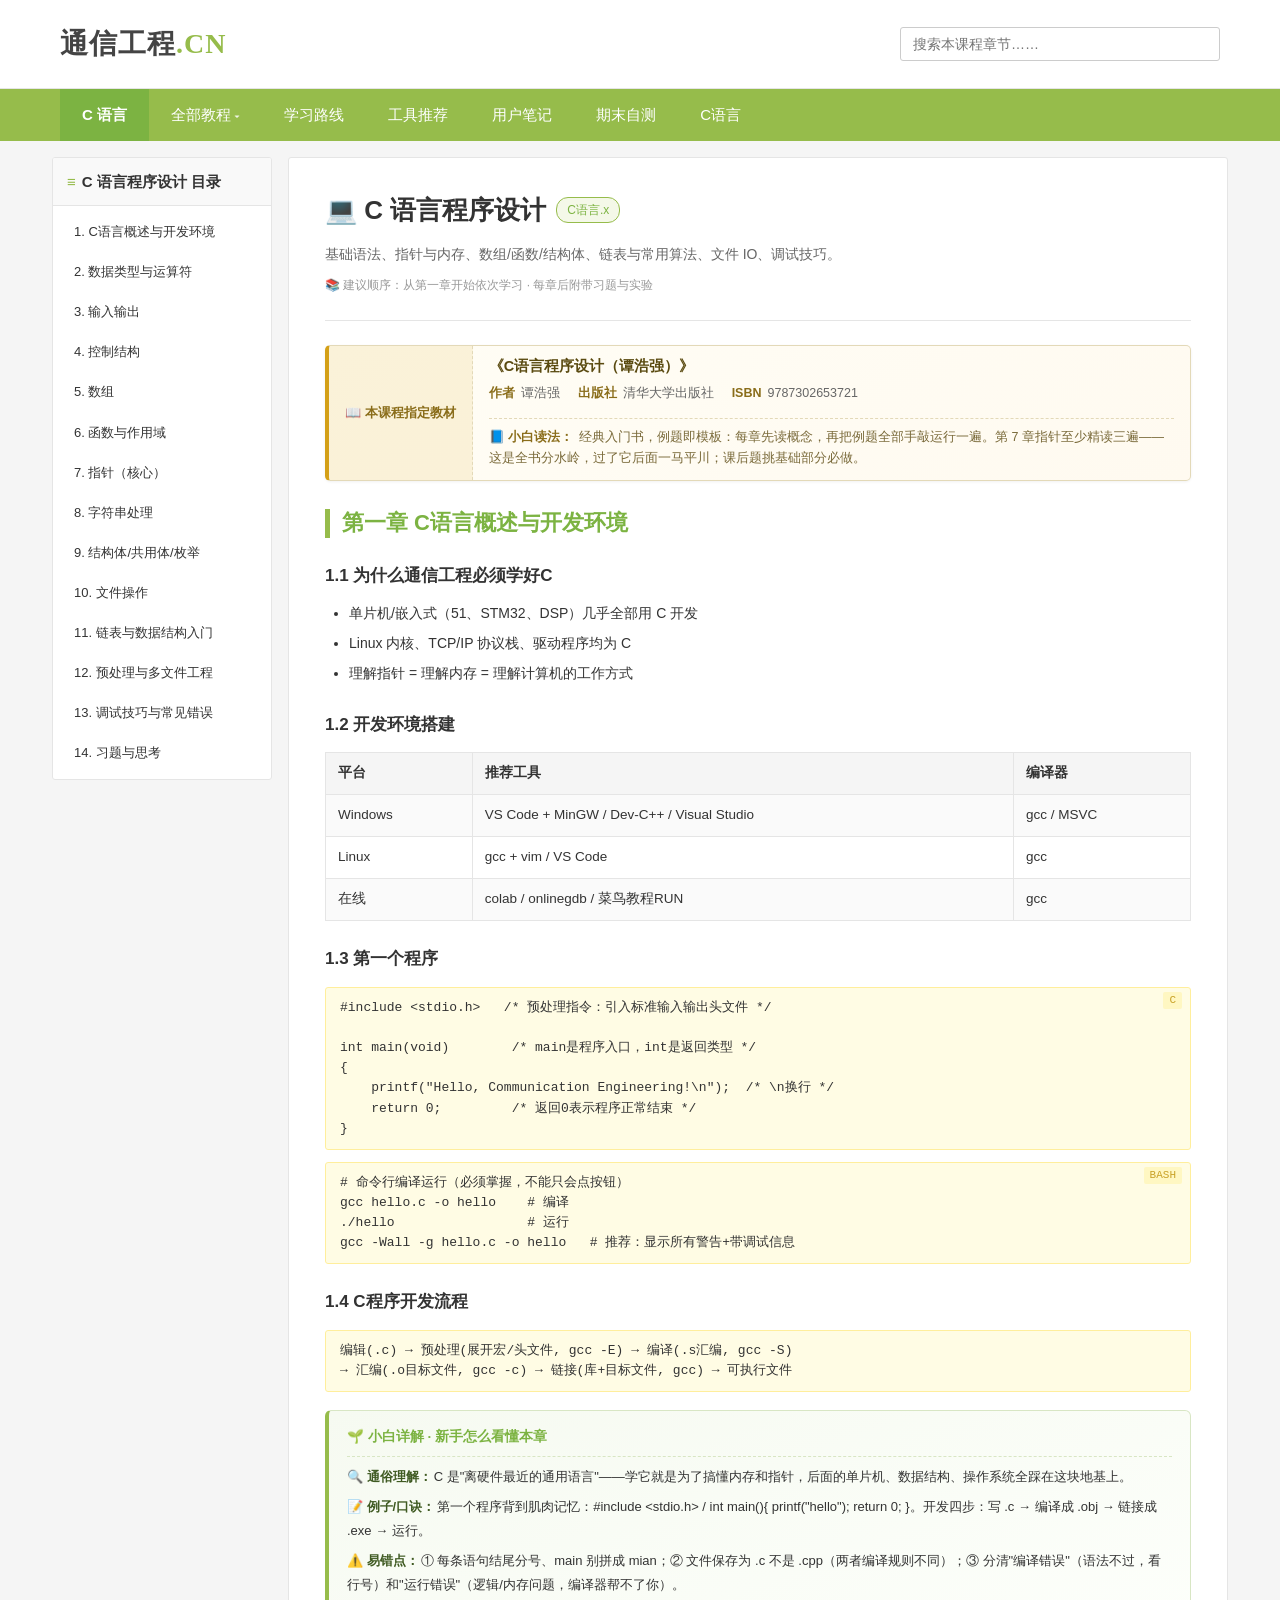
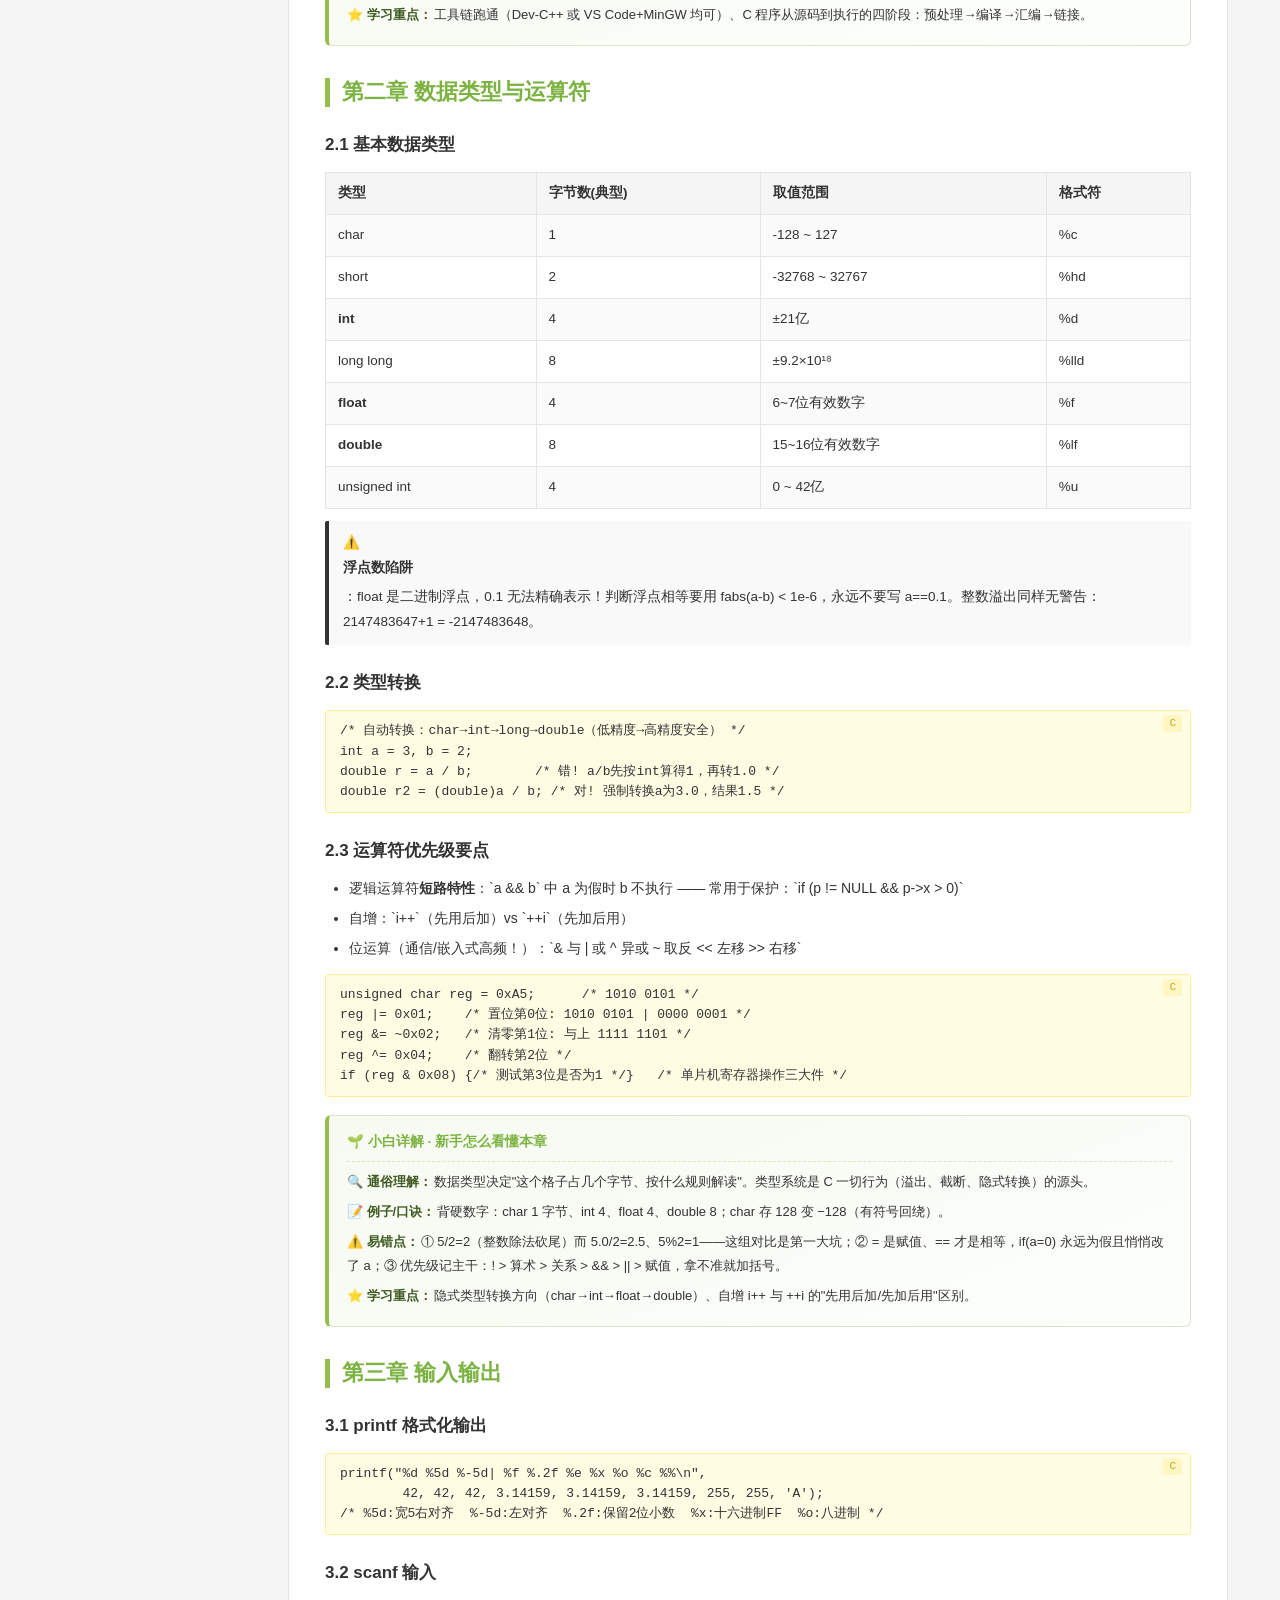
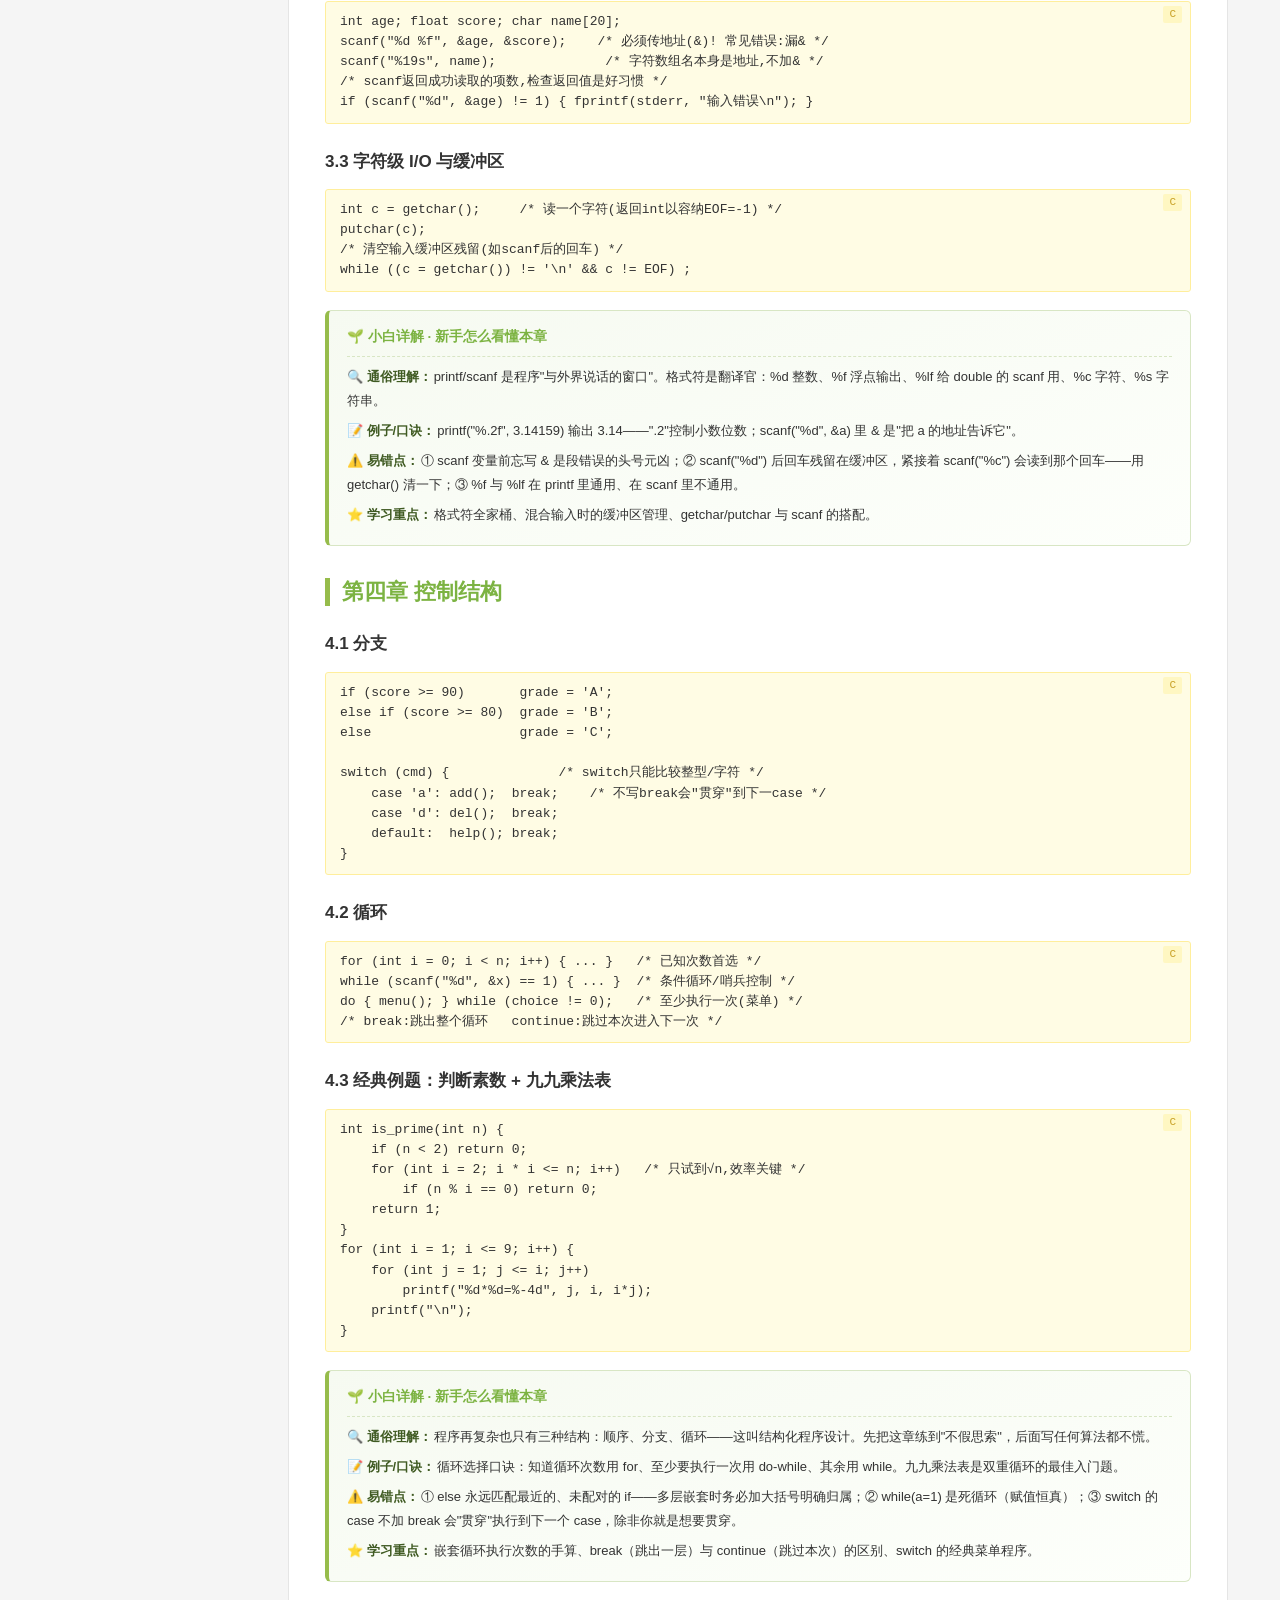
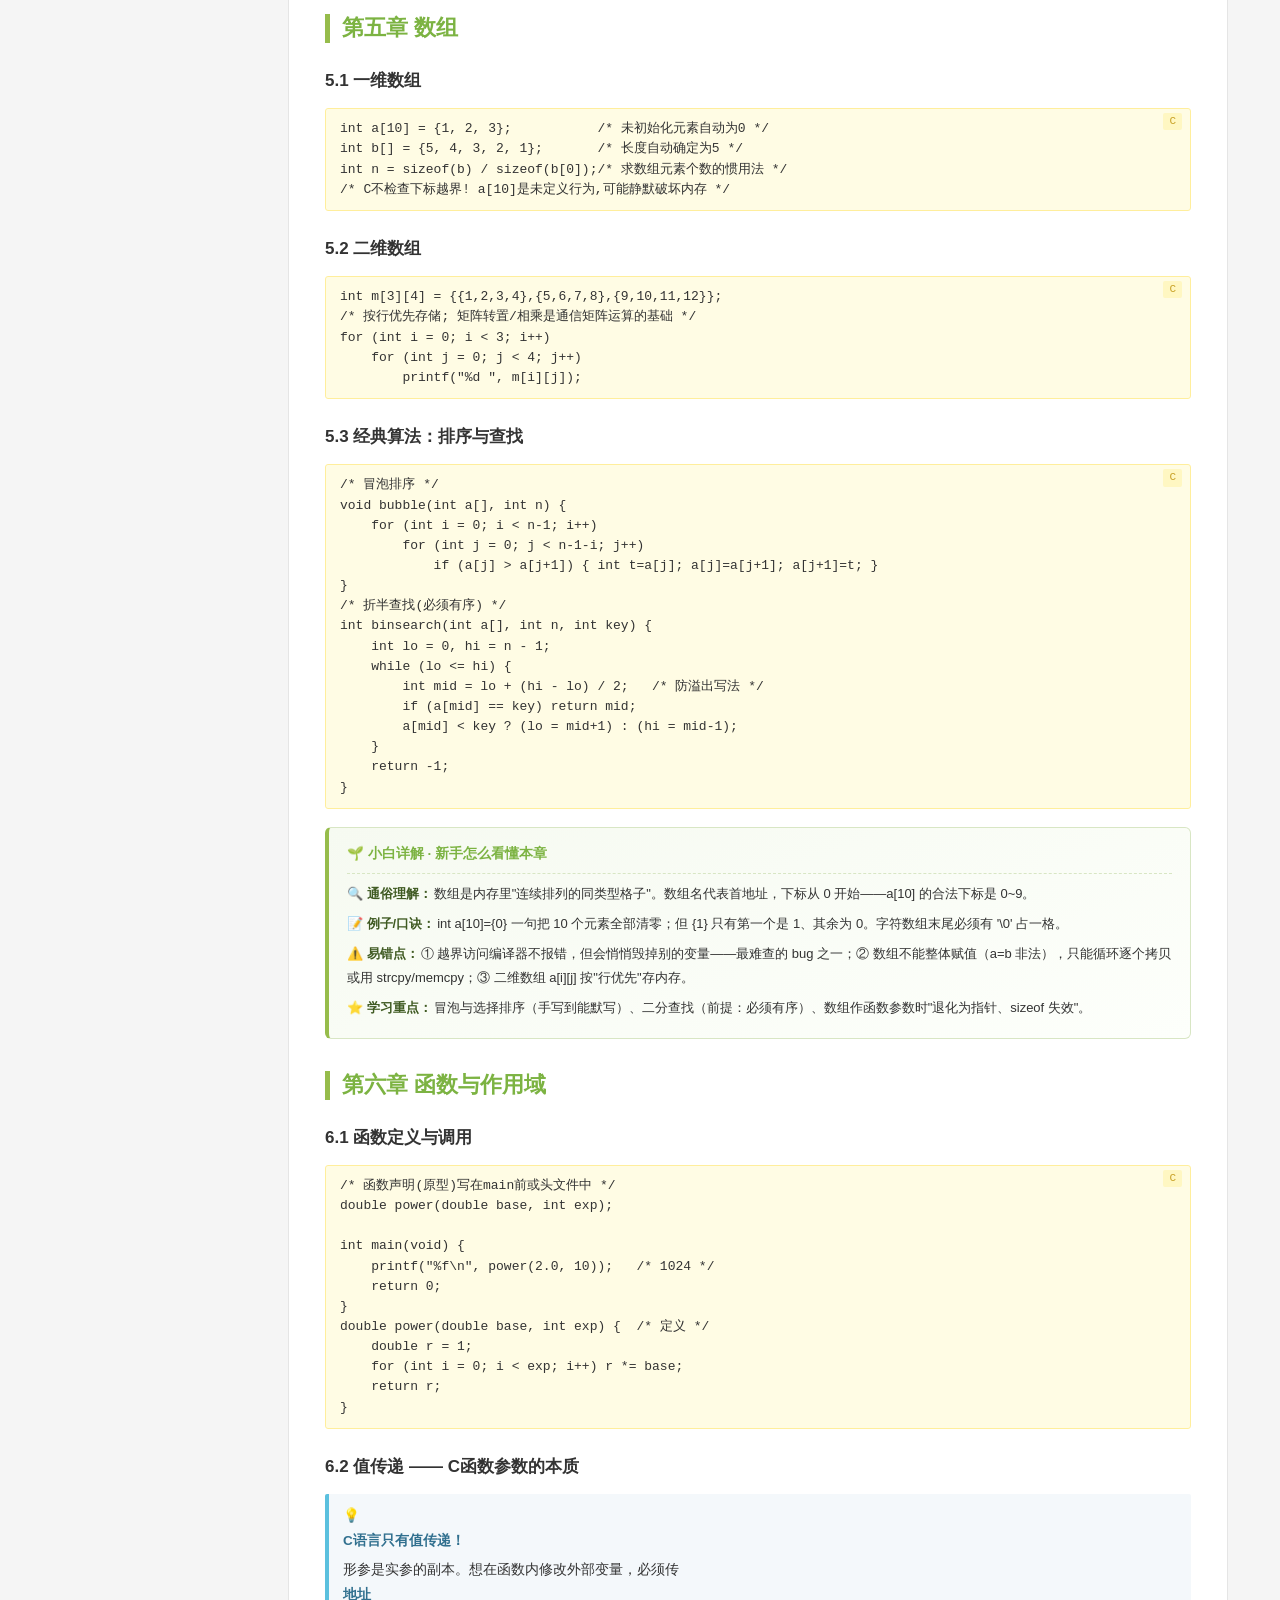
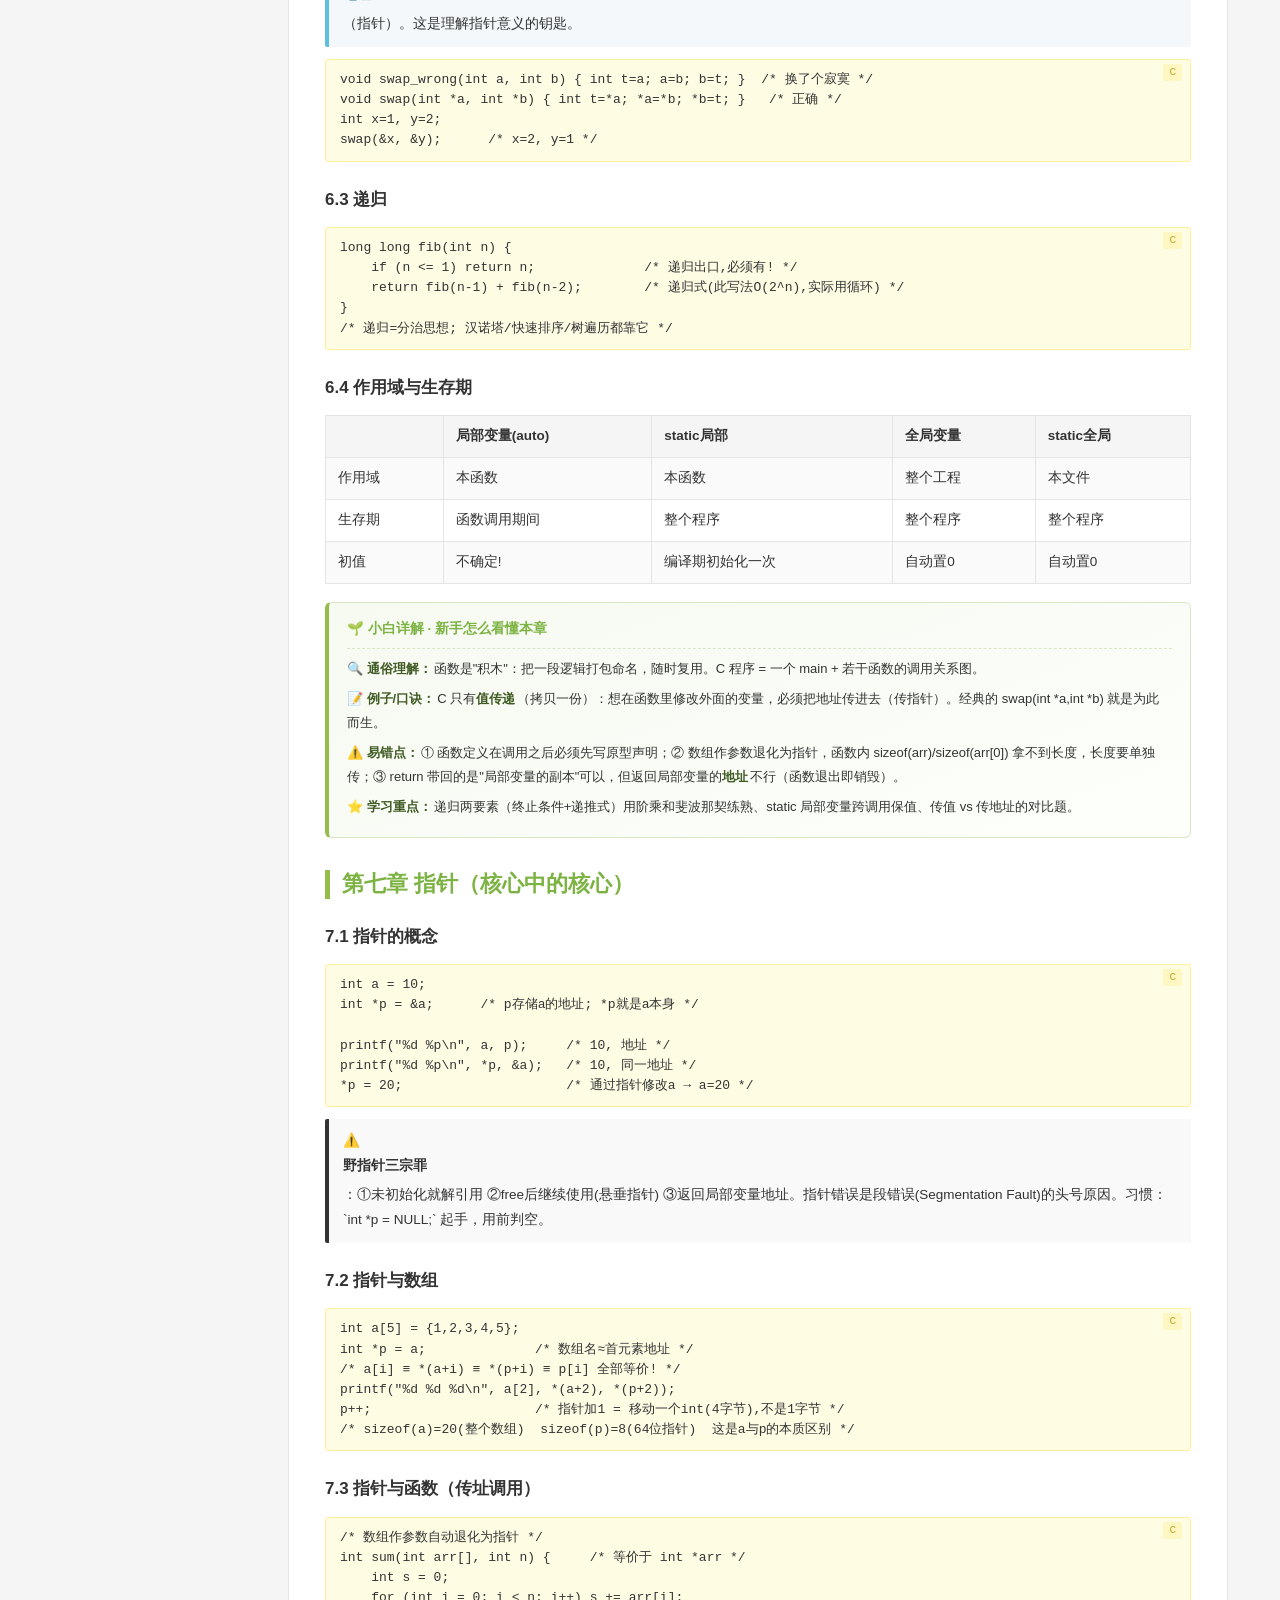
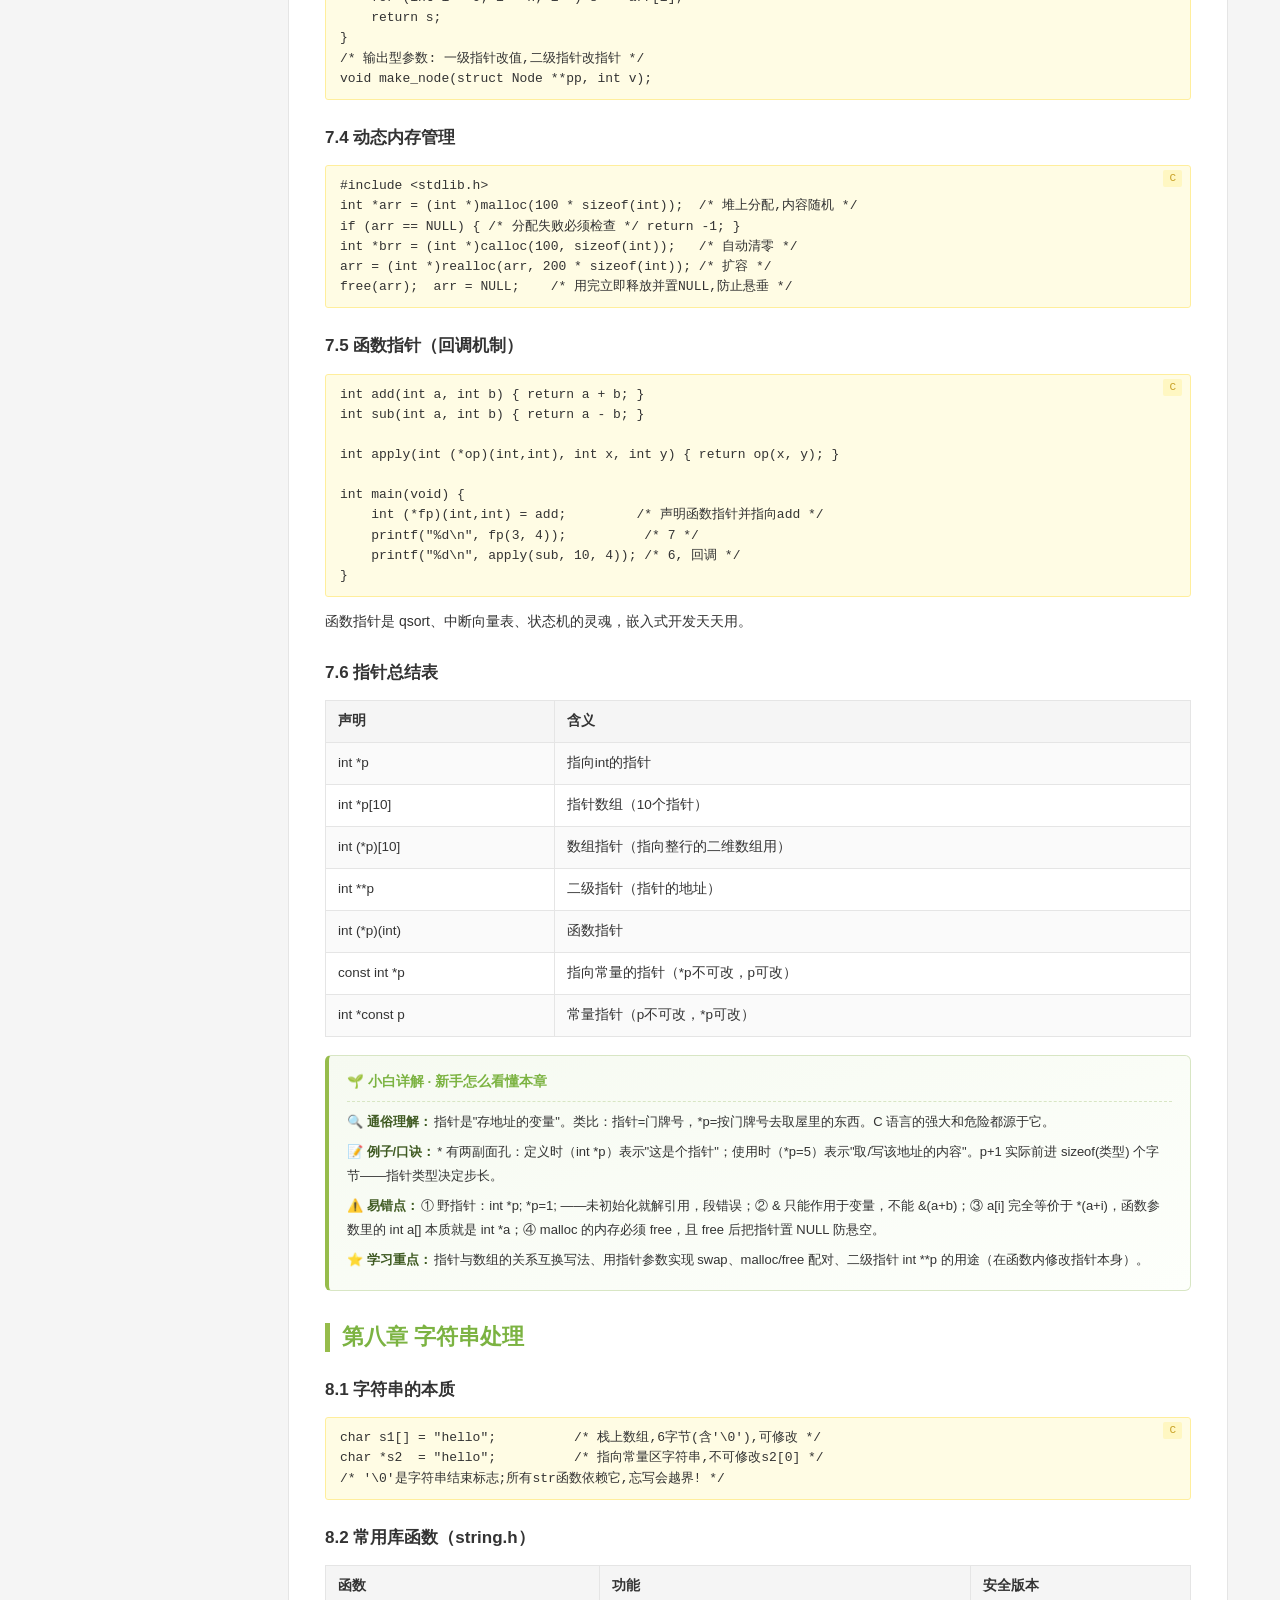
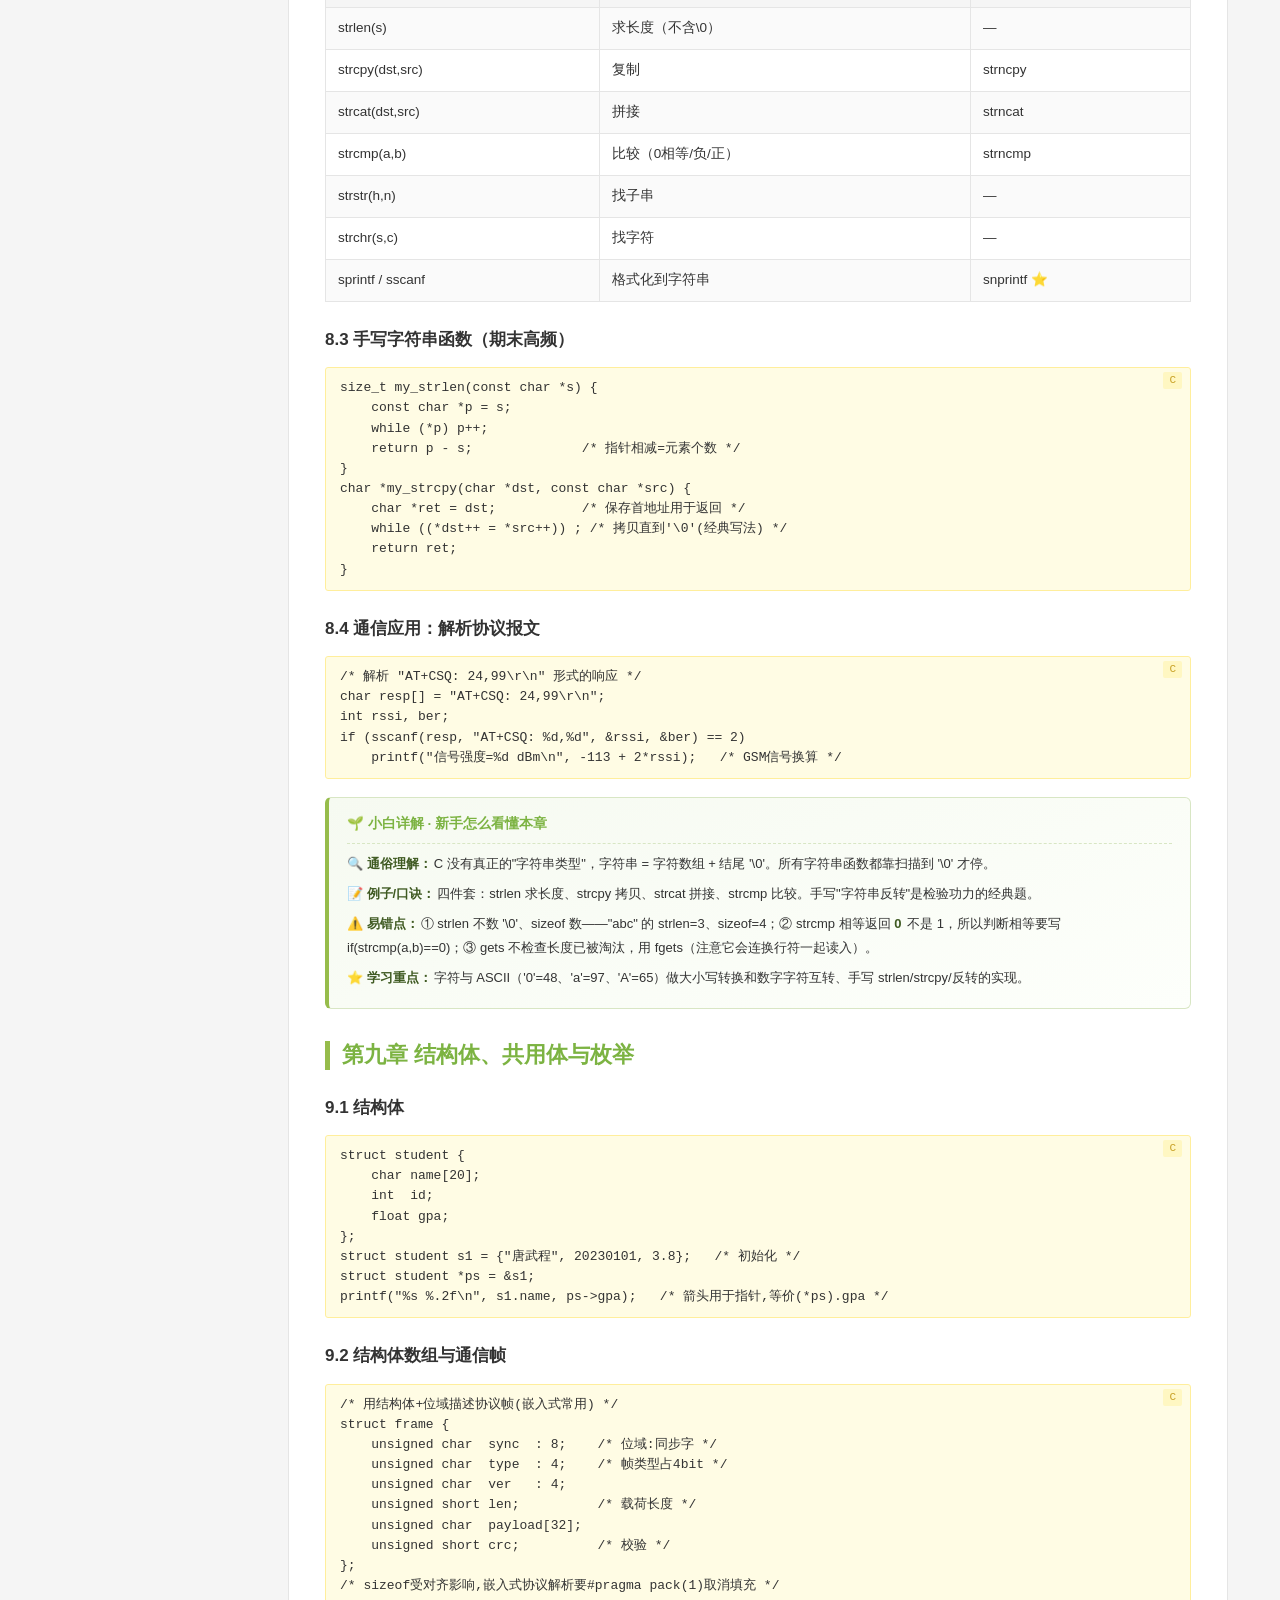
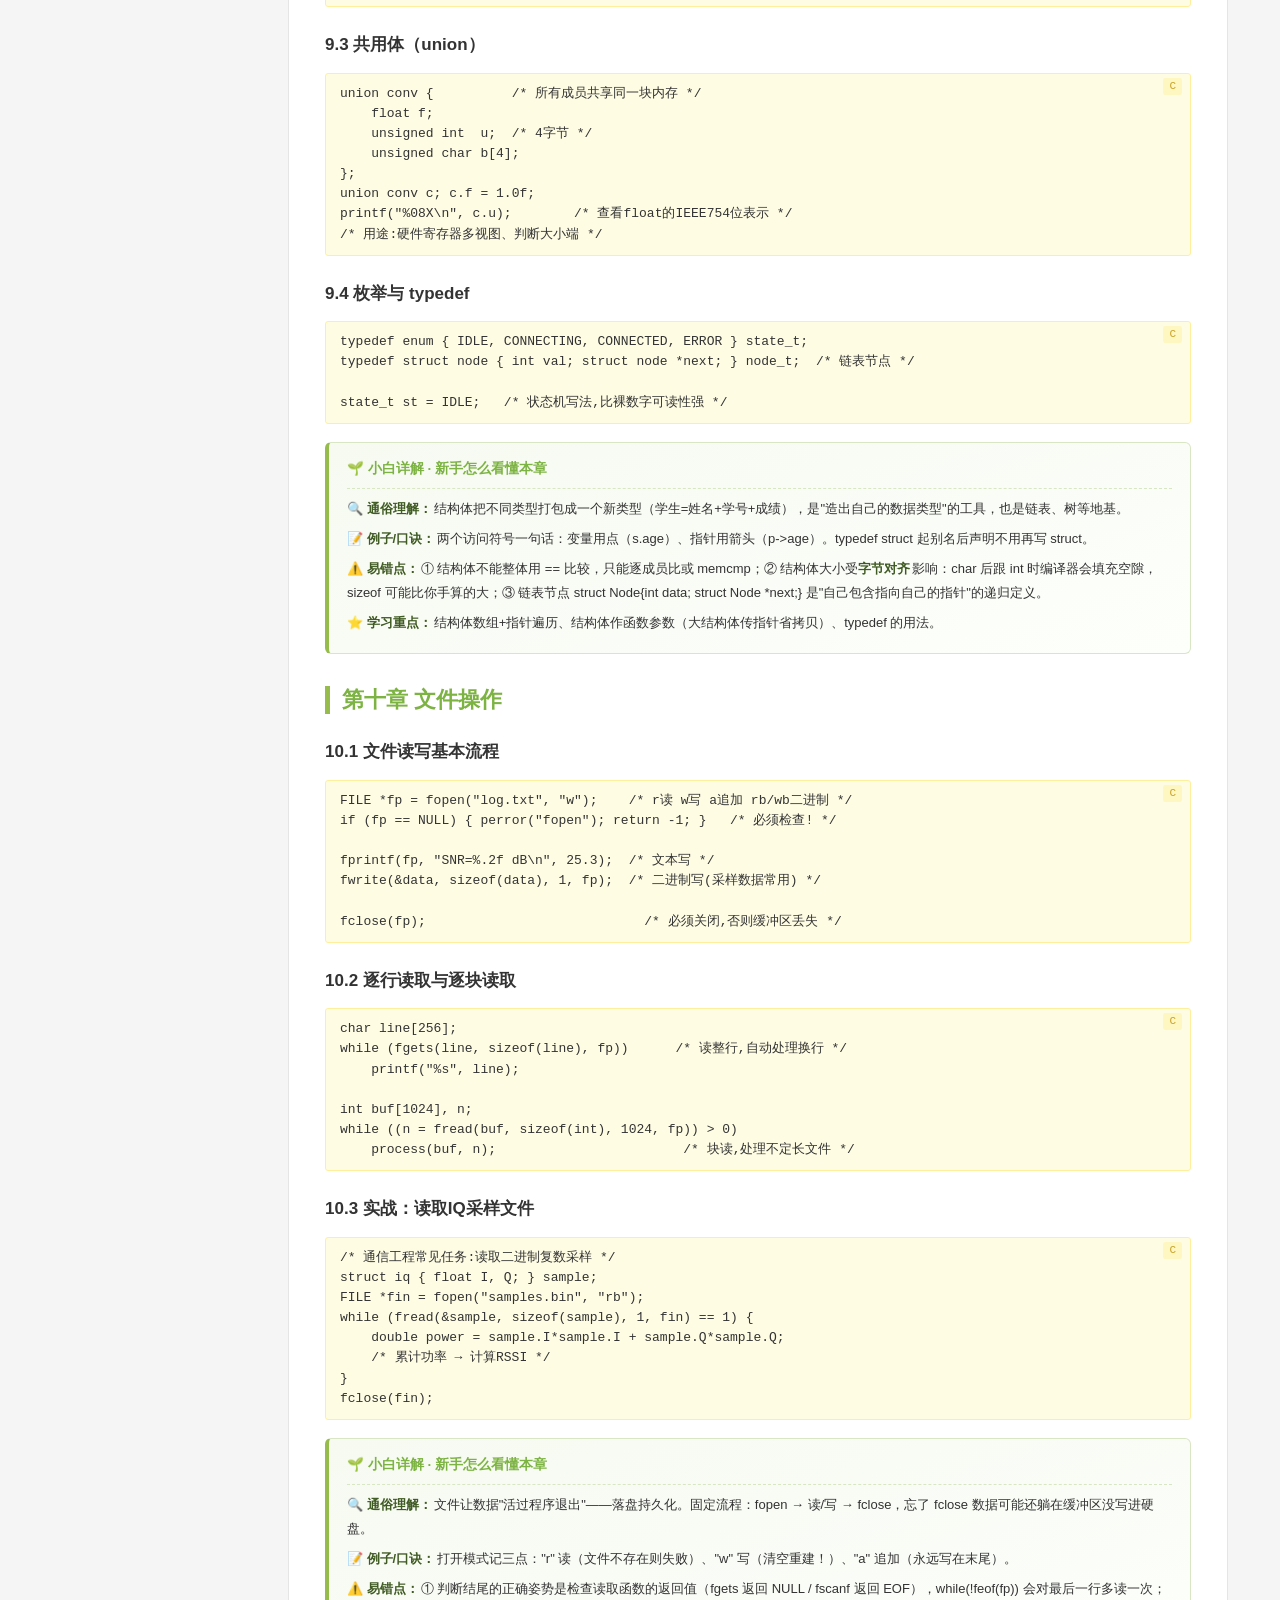
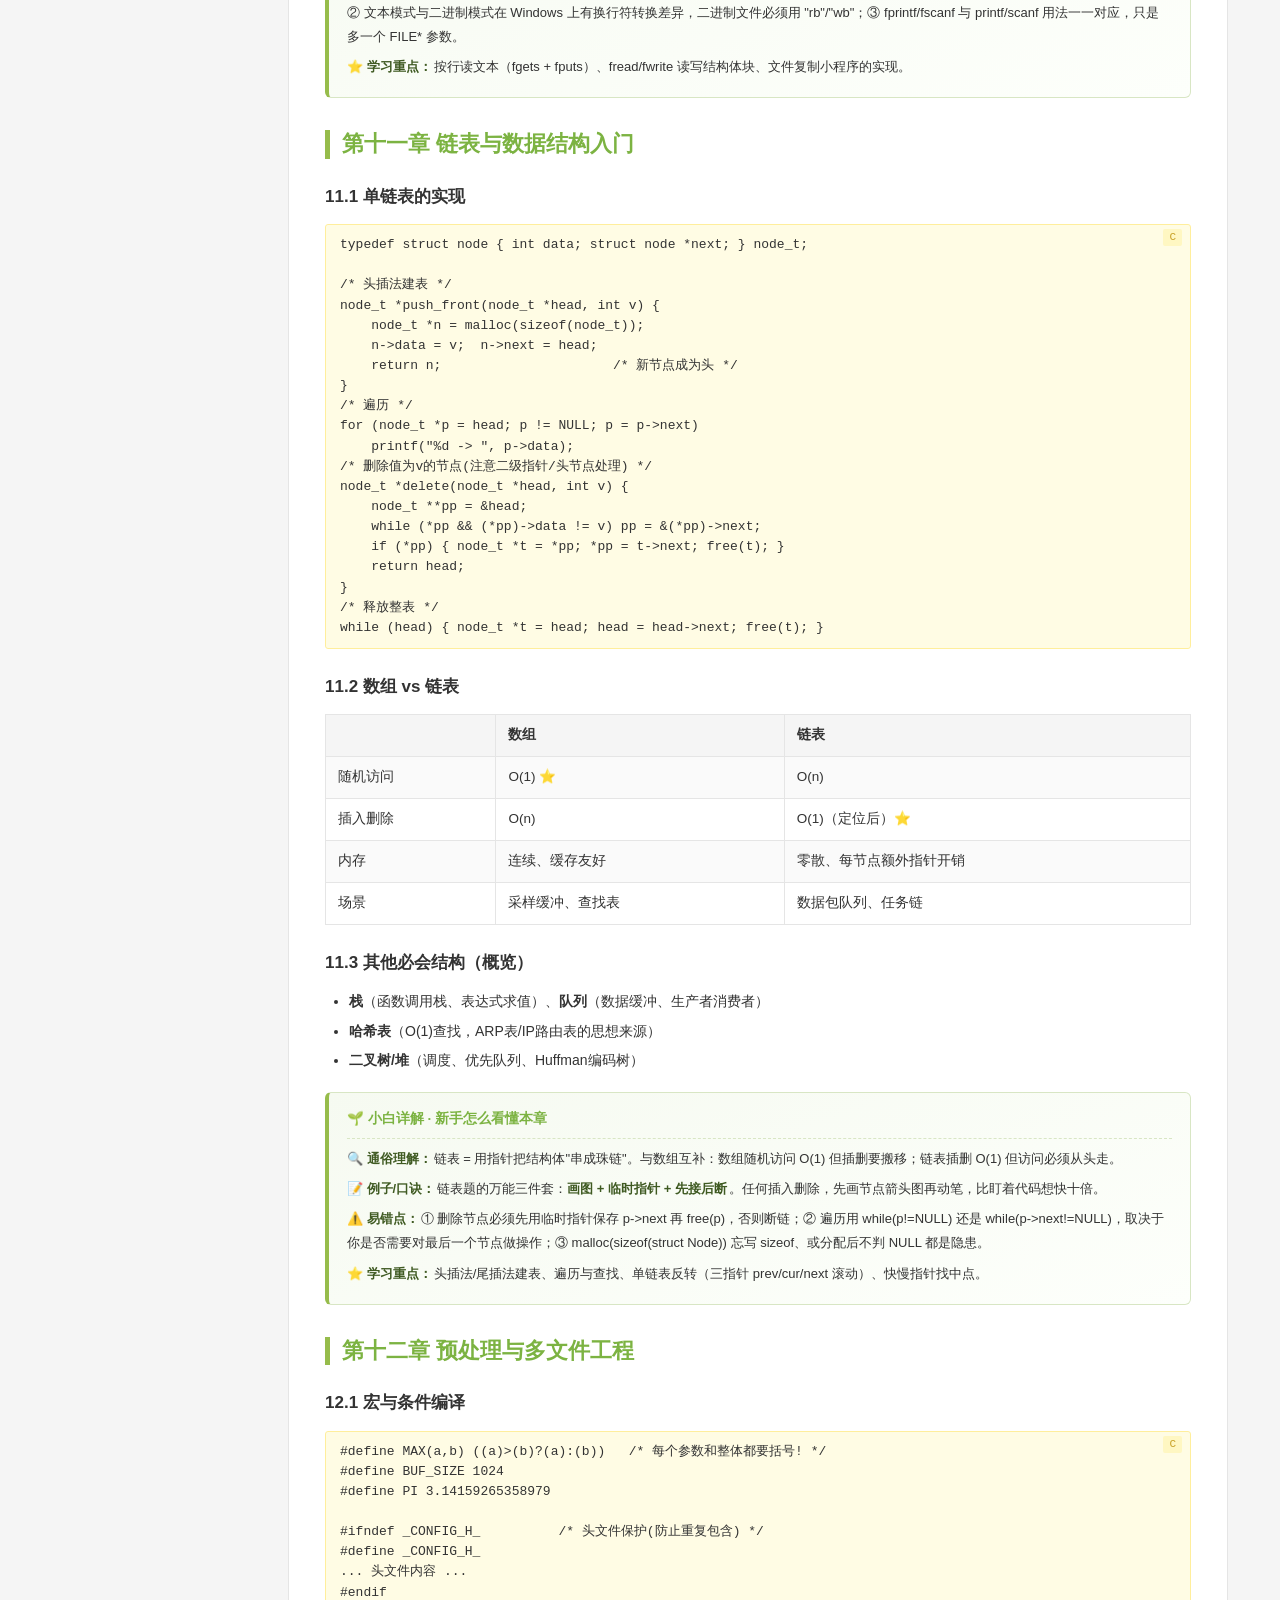
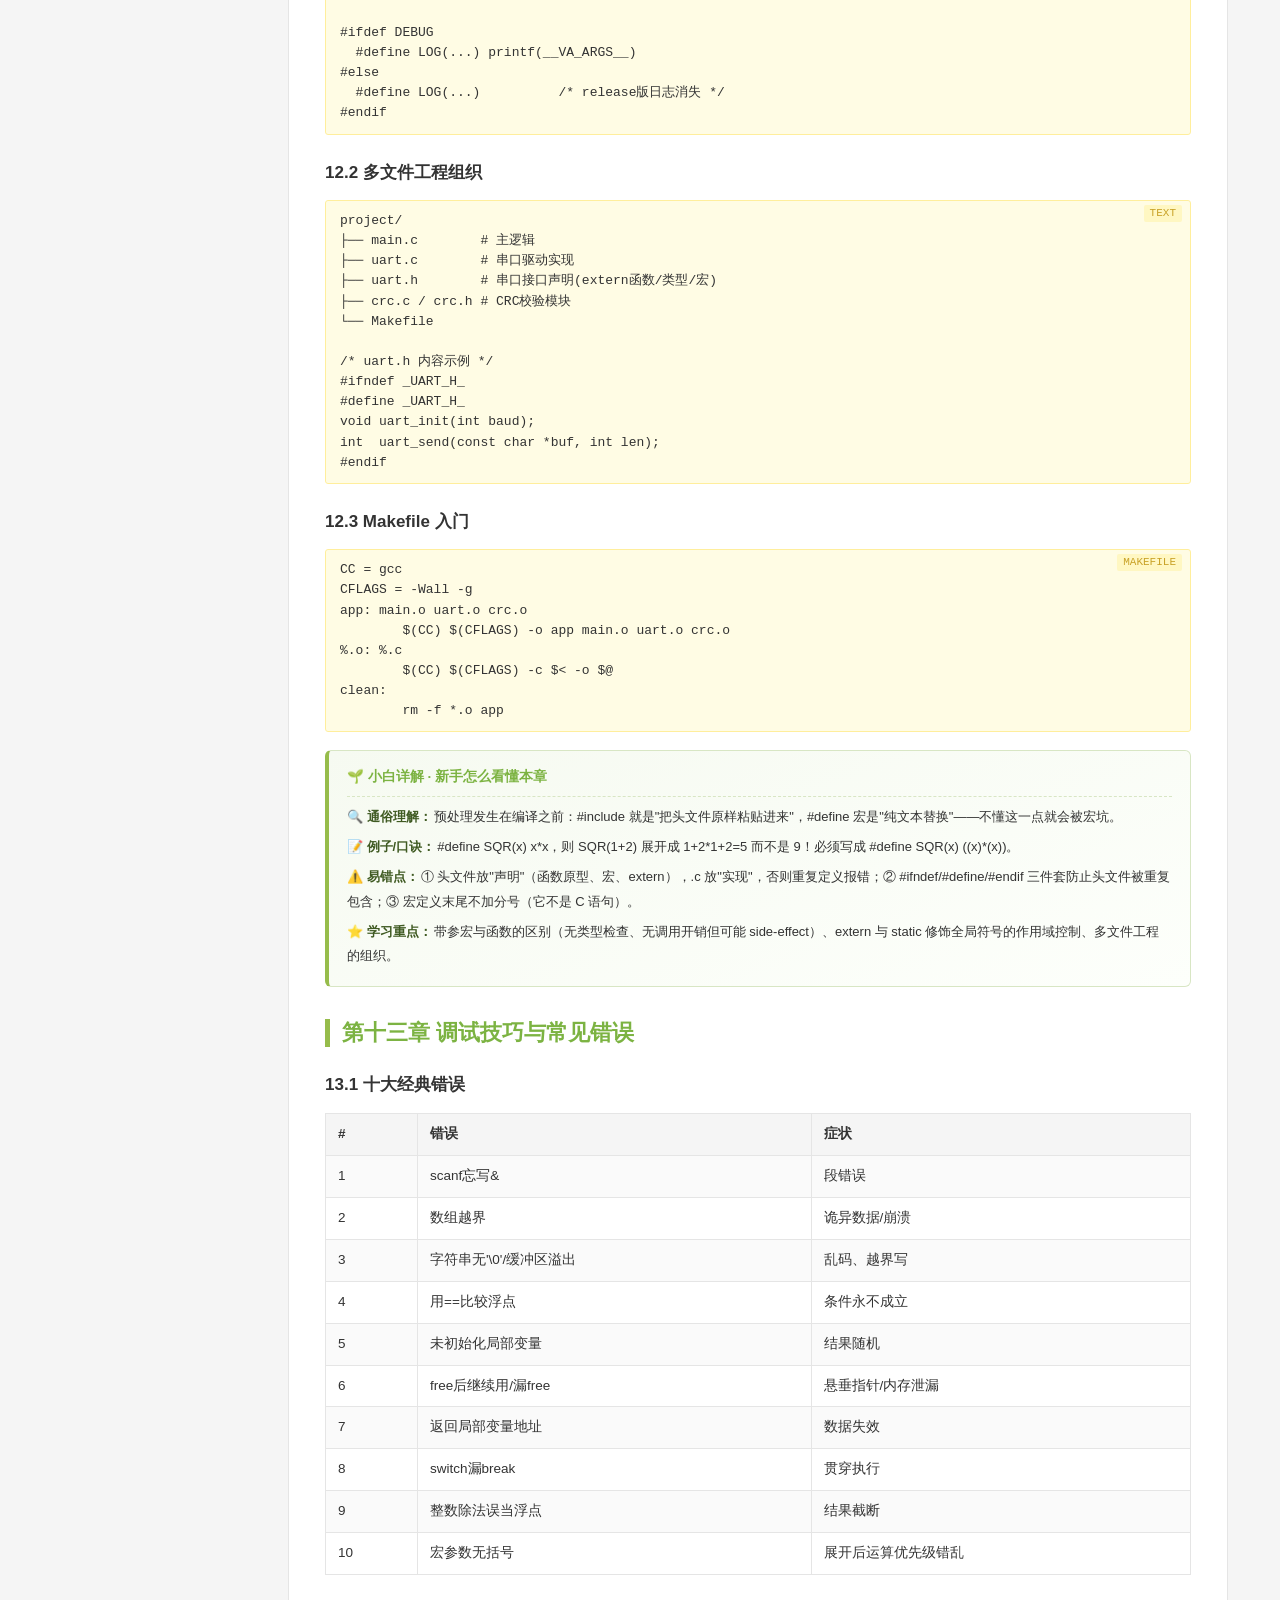
==== commit 867300d9: "feat(content): add beginner-friendly deep-dive blocks to all chapters of 6 course pages (67 blocks: " ====
--- a/c-programming.html
+++ b/c-programming.html
@@ -84,7 +84,8 @@
           <span><strong>作者</strong>谭浩强</span>
           <span><strong>出版社</strong>清华大学出版社</span>
           <span><strong>ISBN</strong>9787302653721</span>
-        </div>
+        
+        <div class="tb-guide">📘 <strong>小白读法：</strong>经典入门书，例题即模板：每章先读概念，再把例题全部手敲运行一遍。第 7 章指针至少精读三遍——这是全书分水岭，过了它后面一马平川；课后题挑基础部分必做。</div></div>
       </div>
     </div>
 
@@ -124,6 +125,13 @@
 <h3>1.4 C程序开发流程</h3>
 <div class="code-block"><pre>编辑(.c) → 预处理(展开宏/头文件, gcc -E) → 编译(.s汇编, gcc -S)
 → 汇编(.o目标文件, gcc -c) → 链接(库+目标文件, gcc) → 可执行文件</pre></div>
+<div class="beginner-block">
+  <div class="bb-title">🌱 小白详解 · 新手怎么看懂本章</div>
+  <p><strong>🔍 通俗理解：</strong>C 是"离硬件最近的通用语言"——学它就是为了搞懂内存和指针，后面的单片机、数据结构、操作系统全踩在这块地基上。</p>
+  <p><strong>📝 例子/口诀：</strong>第一个程序背到肌肉记忆：#include &lt;stdio.h&gt; / int main(){ printf("hello"); return 0; }。开发四步：写 .c → 编译成 .obj → 链接成 .exe → 运行。</p>
+  <p><strong>⚠️ 易错点：</strong>① 每条语句结尾分号、main 别拼成 mian；② 文件保存为 .c 不是 .cpp（两者编译规则不同）；③ 分清"编译错误"（语法不过，看行号）和"运行错误"（逻辑/内存问题，编译器帮不了你）。</p>
+  <p><strong>⭐ 学习重点：</strong>工具链跑通（Dev-C++ 或 VS Code+MinGW 均可）、C 程序从源码到执行的四阶段：预处理→编译→汇编→链接。</p>
+</div>
 </section>
 
 <!-- ============================ 第二章 ============================ -->
@@ -160,6 +168,13 @@
 reg &amp;= ~0x02;   /* 清零第1位: 与上 1111 1101 */
 reg ^= 0x04;    /* 翻转第2位 */
 if (reg &amp; 0x08) {/* 测试第3位是否为1 */}   /* 单片机寄存器操作三大件 */</pre></div>
+<div class="beginner-block">
+  <div class="bb-title">🌱 小白详解 · 新手怎么看懂本章</div>
+  <p><strong>🔍 通俗理解：</strong>数据类型决定"这个格子占几个字节、按什么规则解读"。类型系统是 C 一切行为（溢出、截断、隐式转换）的源头。</p>
+  <p><strong>📝 例子/口诀：</strong>背硬数字：char 1 字节、int 4、float 4、double 8；char 存 128 变 −128（有符号回绕）。</p>
+  <p><strong>⚠️ 易错点：</strong>① 5/2=2（整数除法砍尾）而 5.0/2=2.5、5%2=1——这组对比是第一大坑；② = 是赋值、== 才是相等，if(a=0) 永远为假且悄悄改了 a；③ 优先级记主干：! &gt; 算术 &gt; 关系 &gt; &amp;&amp; &gt; || &gt; 赋值，拿不准就加括号。</p>
+  <p><strong>⭐ 学习重点：</strong>隐式类型转换方向（char→int→float→double）、自增 i++ 与 ++i 的"先用后加/先加后用"区别。</p>
+</div>
 </section>
 
 <!-- ============================ 第三章 ============================ -->
@@ -183,6 +198,13 @@
 putchar(c);
 /* 清空输入缓冲区残留(如scanf后的回车) */
 while ((c = getchar()) != '\n' &amp;&amp; c != EOF) ;</pre></div>
+<div class="beginner-block">
+  <div class="bb-title">🌱 小白详解 · 新手怎么看懂本章</div>
+  <p><strong>🔍 通俗理解：</strong>printf/scanf 是程序"与外界说话的窗口"。格式符是翻译官：%d 整数、%f 浮点输出、%lf 给 double 的 scanf 用、%c 字符、%s 字符串。</p>
+  <p><strong>📝 例子/口诀：</strong>printf("%.2f", 3.14159) 输出 3.14——".2"控制小数位数；scanf("%d", &amp;a) 里 &amp; 是"把 a 的地址告诉它"。</p>
+  <p><strong>⚠️ 易错点：</strong>① scanf 变量前忘写 &amp; 是段错误的头号元凶；② scanf("%d") 后回车残留在缓冲区，紧接着 scanf("%c") 会读到那个回车——用 getchar() 清一下；③ %f 与 %lf 在 printf 里通用、在 scanf 里不通用。</p>
+  <p><strong>⭐ 学习重点：</strong>格式符全家桶、混合输入时的缓冲区管理、getchar/putchar 与 scanf 的搭配。</p>
+</div>
 </section>
 
 <!-- ============================ 第四章 ============================ -->
@@ -218,6 +240,13 @@
         printf("%d*%d=%-4d", j, i, i*j);
     printf("\n");
 }</pre></div>
+<div class="beginner-block">
+  <div class="bb-title">🌱 小白详解 · 新手怎么看懂本章</div>
+  <p><strong>🔍 通俗理解：</strong>程序再复杂也只有三种结构：顺序、分支、循环——这叫结构化程序设计。先把这章练到"不假思索"，后面写任何算法都不慌。</p>
+  <p><strong>📝 例子/口诀：</strong>循环选择口诀：知道循环次数用 for、至少要执行一次用 do-while、其余用 while。九九乘法表是双重循环的最佳入门题。</p>
+  <p><strong>⚠️ 易错点：</strong>① else 永远匹配最近的、未配对的 if——多层嵌套时务必加大括号明确归属；② while(a=1) 是死循环（赋值恒真）；③ switch 的 case 不加 break 会"贯穿"执行到下一个 case，除非你就是想要贯穿。</p>
+  <p><strong>⭐ 学习重点：</strong>嵌套循环执行次数的手算、break（跳出一层）与 continue（跳过本次）的区别、switch 的经典菜单程序。</p>
+</div>
 </section>
 
 <!-- ============================ 第五章 ============================ -->
@@ -254,6 +283,13 @@
     }
     return -1;
 }</pre></div>
+<div class="beginner-block">
+  <div class="bb-title">🌱 小白详解 · 新手怎么看懂本章</div>
+  <p><strong>🔍 通俗理解：</strong>数组是内存里"连续排列的同类型格子"。数组名代表首地址，下标从 0 开始——a[10] 的合法下标是 0~9。</p>
+  <p><strong>📝 例子/口诀：</strong>int a[10]={0} 一句把 10 个元素全部清零；但 {1} 只有第一个是 1、其余为 0。字符数组末尾必须有 &#39;\0&#39; 占一格。</p>
+  <p><strong>⚠️ 易错点：</strong>① 越界访问编译器不报错，但会悄悄毁掉别的变量——最难查的 bug 之一；② 数组不能整体赋值（a=b 非法），只能循环逐个拷贝或用 strcpy/memcpy；③ 二维数组 a[i][j] 按"行优先"存内存。</p>
+  <p><strong>⭐ 学习重点：</strong>冒泡与选择排序（手写到能默写）、二分查找（前提：必须有序）、数组作函数参数时"退化为指针、sizeof 失效"。</p>
+</div>
 </section>
 
 <!-- ============================ 第六章 ============================ -->
@@ -295,6 +331,13 @@
   <tr><td>生存期</td><td>函数调用期间</td><td>整个程序</td><td>整个程序</td><td>整个程序</td></tr>
   <tr><td>初值</td><td>不确定!</td><td>编译期初始化一次</td><td>自动置0</td><td>自动置0</td></tr>
 </table>
+<div class="beginner-block">
+  <div class="bb-title">🌱 小白详解 · 新手怎么看懂本章</div>
+  <p><strong>🔍 通俗理解：</strong>函数是"积木"：把一段逻辑打包命名，随时复用。C 程序 = 一个 main + 若干函数的调用关系图。</p>
+  <p><strong>📝 例子/口诀：</strong>C 只有<strong>值传递</strong>（拷贝一份）：想在函数里修改外面的变量，必须把地址传进去（传指针）。经典的 swap(int *a,int *b) 就是为此而生。</p>
+  <p><strong>⚠️ 易错点：</strong>① 函数定义在调用之后必须先写原型声明；② 数组作参数退化为指针，函数内 sizeof(arr)/sizeof(arr[0]) 拿不到长度，长度要单独传；③ return 带回的是"局部变量的副本"可以，但返回局部变量的<strong>地址</strong>不行（函数退出即销毁）。</p>
+  <p><strong>⭐ 学习重点：</strong>递归两要素（终止条件+递推式）用阶乘和斐波那契练熟、static 局部变量跨调用保值、传值 vs 传地址的对比题。</p>
+</div>
 </section>
 
 <!-- ============================ 第七章 ============================ -->
@@ -360,6 +403,13 @@
   <tr><td>const int *p</td><td>指向常量的指针（*p不可改，p可改）</td></tr>
   <tr><td>int *const p</td><td>常量指针（p不可改，*p可改）</td></tr>
 </table>
+<div class="beginner-block">
+  <div class="bb-title">🌱 小白详解 · 新手怎么看懂本章</div>
+  <p><strong>🔍 通俗理解：</strong>指针是"存地址的变量"。类比：指针=门牌号，*p=按门牌号去取屋里的东西。C 语言的强大和危险都源于它。</p>
+  <p><strong>📝 例子/口诀：</strong>* 有两副面孔：定义时（int *p）表示"这是个指针"；使用时（*p=5）表示"取/写该地址的内容"。p+1 实际前进 sizeof(类型) 个字节——指针类型决定步长。</p>
+  <p><strong>⚠️ 易错点：</strong>① 野指针：int *p; *p=1; ——未初始化就解引用，段错误；② &amp; 只能作用于变量，不能 &amp;(a+b)；③ a[i] 完全等价于 *(a+i)，函数参数里的 int a[] 本质就是 int *a；④ malloc 的内存必须 free，且 free 后把指针置 NULL 防悬空。</p>
+  <p><strong>⭐ 学习重点：</strong>指针与数组的关系互换写法、用指针参数实现 swap、malloc/free 配对、二级指针 int **p 的用途（在函数内修改指针本身）。</p>
+</div>
 </section>
 
 <!-- ============================ 第八章 ============================ -->
@@ -401,6 +451,13 @@
 int rssi, ber;
 if (sscanf(resp, "AT+CSQ: %d,%d", &amp;rssi, &amp;ber) == 2)
     printf("信号强度=%d dBm\n", -113 + 2*rssi);   /* GSM信号换算 */</pre></div>
+<div class="beginner-block">
+  <div class="bb-title">🌱 小白详解 · 新手怎么看懂本章</div>
+  <p><strong>🔍 通俗理解：</strong>C 没有真正的"字符串类型"，字符串 = 字符数组 + 结尾 &#39;\0&#39;。所有字符串函数都靠扫描到 &#39;\0&#39; 才停。</p>
+  <p><strong>📝 例子/口诀：</strong>四件套：strlen 求长度、strcpy 拷贝、strcat 拼接、strcmp 比较。手写"字符串反转"是检验功力的经典题。</p>
+  <p><strong>⚠️ 易错点：</strong>① strlen 不数 &#39;\0&#39;、sizeof 数——"abc" 的 strlen=3、sizeof=4；② strcmp 相等返回 <strong>0</strong> 不是 1，所以判断相等要写 if(strcmp(a,b)==0)；③ gets 不检查长度已被淘汰，用 fgets（注意它会连换行符一起读入）。</p>
+  <p><strong>⭐ 学习重点：</strong>字符与 ASCII（&#39;0&#39;=48、&#39;a&#39;=97、&#39;A&#39;=65）做大小写转换和数字字符互转、手写 strlen/strcpy/反转的实现。</p>
+</div>
 </section>
 
 <!-- ============================ 第九章 ============================ -->
@@ -444,6 +501,13 @@
 typedef struct node { int val; struct node *next; } node_t;  /* 链表节点 */
 
 state_t st = IDLE;   /* 状态机写法,比裸数字可读性强 */</pre></div>
+<div class="beginner-block">
+  <div class="bb-title">🌱 小白详解 · 新手怎么看懂本章</div>
+  <p><strong>🔍 通俗理解：</strong>结构体把不同类型打包成一个新类型（学生=姓名+学号+成绩），是"造出自己的数据类型"的工具，也是链表、树等地基。</p>
+  <p><strong>📝 例子/口诀：</strong>两个访问符号一句话：变量用点（s.age）、指针用箭头（p-&gt;age）。typedef struct 起别名后声明不用再写 struct。</p>
+  <p><strong>⚠️ 易错点：</strong>① 结构体不能整体用 == 比较，只能逐成员比或 memcmp；② 结构体大小受<strong>字节对齐</strong>影响：char 后跟 int 时编译器会填充空隙，sizeof 可能比你手算的大；③ 链表节点 struct Node{int data; struct Node *next;} 是"自己包含指向自己的指针"的递归定义。</p>
+  <p><strong>⭐ 学习重点：</strong>结构体数组+指针遍历、结构体作函数参数（大结构体传指针省拷贝）、typedef 的用法。</p>
+</div>
 </section>
 
 <!-- ============================ 第十章 ============================ -->
@@ -477,6 +541,13 @@
     /* 累计功率 → 计算RSSI */
 }
 fclose(fin);</pre></div>
+<div class="beginner-block">
+  <div class="bb-title">🌱 小白详解 · 新手怎么看懂本章</div>
+  <p><strong>🔍 通俗理解：</strong>文件让数据"活过程序退出"——落盘持久化。固定流程：fopen → 读/写 → fclose，忘了 fclose 数据可能还躺在缓冲区没写进硬盘。</p>
+  <p><strong>📝 例子/口诀：</strong>打开模式记三点："r" 读（文件不存在则失败）、"w" 写（清空重建！）、"a" 追加（永远写在末尾）。</p>
+  <p><strong>⚠️ 易错点：</strong>① 判断结尾的正确姿势是检查读取函数的返回值（fgets 返回 NULL / fscanf 返回 EOF），while(!feof(fp)) 会对最后一行多读一次；② 文本模式与二进制模式在 Windows 上有换行符转换差异，二进制文件必须用 "rb"/"wb"；③ fprintf/fscanf 与 printf/scanf 用法一一对应，只是多一个 FILE* 参数。</p>
+  <p><strong>⭐ 学习重点：</strong>按行读文本（fgets + fputs）、fread/fwrite 读写结构体块、文件复制小程序的实现。</p>
+</div>
 </section>
 
 <!-- ============================ 第十一章 ============================ -->
@@ -520,6 +591,13 @@
   <li><strong>哈希表</strong>（O(1)查找，ARP表/IP路由表的思想来源）</li>
   <li><strong>二叉树/堆</strong>（调度、优先队列、Huffman编码树）</li>
 </ul>
+<div class="beginner-block">
+  <div class="bb-title">🌱 小白详解 · 新手怎么看懂本章</div>
+  <p><strong>🔍 通俗理解：</strong>链表 = 用指针把结构体"串成珠链"。与数组互补：数组随机访问 O(1) 但插删要搬移；链表插删 O(1) 但访问必须从头走。</p>
+  <p><strong>📝 例子/口诀：</strong>链表题的万能三件套：<strong>画图 + 临时指针 + 先接后断</strong>。任何插入删除，先画节点箭头图再动笔，比盯着代码想快十倍。</p>
+  <p><strong>⚠️ 易错点：</strong>① 删除节点必须先用临时指针保存 p-&gt;next 再 free(p)，否则断链；② 遍历用 while(p!=NULL) 还是 while(p-&gt;next!=NULL)，取决于你是否需要对最后一个节点做操作；③ malloc(sizeof(struct Node)) 忘写 sizeof、或分配后不判 NULL 都是隐患。</p>
+  <p><strong>⭐ 学习重点：</strong>头插法/尾插法建表、遍历与查找、单链表反转（三指针 prev/cur/next 滚动）、快慢指针找中点。</p>
+</div>
 </section>
 
 <!-- ============================ 第十二章 ============================ -->
@@ -566,6 +644,13 @@
 	$(CC) $(CFLAGS) -c $< -o $@
 clean:
 	rm -f *.o app</pre></div>
+<div class="beginner-block">
+  <div class="bb-title">🌱 小白详解 · 新手怎么看懂本章</div>
+  <p><strong>🔍 通俗理解：</strong>预处理发生在编译之前：#include 就是"把头文件原样粘贴进来"，#define 宏是"纯文本替换"——不懂这一点就会被宏坑。</p>
+  <p><strong>📝 例子/口诀：</strong>#define SQR(x) x*x，则 SQR(1+2) 展开成 1+2*1+2=5 而不是 9！必须写成 #define SQR(x) ((x)*(x))。</p>
+  <p><strong>⚠️ 易错点：</strong>① 头文件放"声明"（函数原型、宏、extern），.c 放"实现"，否则重复定义报错；② #ifndef/#define/#endif 三件套防止头文件被重复包含；③ 宏定义末尾不加分号（它不是 C 语句）。</p>
+  <p><strong>⭐ 学习重点：</strong>带参宏与函数的区别（无类型检查、无调用开销但可能 side-effect）、extern 与 static 修饰全局符号的作用域控制、多文件工程的组织。</p>
+</div>
 </section>
 
 <!-- ============================ 第十三章 ============================ -->
@@ -605,6 +690,13 @@
     ...
 }</pre></div>
 <div class="alert alert-success">✅ <strong>调试心法</strong>：先用 bt 定位崩溃点 → 打印可疑变量 → 缩小二分注释范围。编译永远开 -Wall，把警告当错误对待，80%的bug编译器已经告诉你了。</div>
+<div class="beginner-block">
+  <div class="bb-title">🌱 小白详解 · 新手怎么看懂本章</div>
+  <p><strong>🔍 通俗理解：</strong>调试是"程序员的第二职业技能"。核心心法：小步编译（写一点编一次）+ 变量初始化 + 出错先看第一个错误（后面的可能是连环误报）。</p>
+  <p><strong>📝 例子/口诀：</strong>printf 大法永远是最快的调试器：在可疑处打印变量值和标记，二分缩小范围。段错误（Segmentation fault）九成是野指针/越界/空指针解引用。</p>
+  <p><strong>⚠️ 易错点：</strong>① 编译错误看行号时注意：报错行可能是"上一行缺分号"的连带；② 不要用"注释掉大段代码"来调试时忘了恢复；③ 学会读警告：编译器 warning 往往就是未来崩溃的现场。</p>
+  <p><strong>⭐ 学习重点：</strong>IDE 断点/单步调试的基本操作、二分定位法、常见错误对照表（未初始化/越界/==与=/悬空指针）。</p>
+</div>
 </section>
 
 <!-- ============================ 第十四章 ============================ -->
@@ -718,6 +810,7 @@
   </ul>
 </div>
 
+</section>
 </main>
 </div>
 
--- a/css/styles.css
+++ b/css/styles.css
@@ -1489,3 +1489,51 @@
   .tb-card .tb-head { border-right: none; border-bottom: 1px dashed #e3d9b8; padding: 8px 14px; }
   .tb-card .tb-meta { gap: 3px 12px; }
 }
+
+/* ============================================
+   小白详解块（每章末尾的入门讲解卡）
+   ============================================ */
+.beginner-block {
+  margin: 18px 0 6px;
+  padding: 14px 18px 12px;
+  background: linear-gradient(160deg, #f6faf1, #fdfffb);
+  border: 1px solid #d8e6c4;
+  border-left: 4px solid var(--green);
+  border-radius: 6px;
+}
+.beginner-block .bb-title {
+  font-size: 13.5px;
+  font-weight: 700;
+  color: var(--green-dark);
+  margin-bottom: 8px;
+  padding-bottom: 6px;
+  border-bottom: 1px dashed #d8e6c4;
+}
+.beginner-block p {
+  font-size: 13px;
+  line-height: 1.85;
+  color: var(--text);
+  margin: 6px 0;
+}
+.beginner-block p strong {
+  color: #3f5a22;
+  margin-right: 2px;
+}
+.beginner-block strong code {
+  background: #eef4e2;
+  padding: 0 4px;
+  border-radius: 3px;
+}
+
+/* 教材卡阅读指引 */
+.tb-card .tb-guide {
+  margin-top: 8px;
+  padding-top: 8px;
+  border-top: 1px dashed #e3d9b8;
+  font-size: 12.5px;
+  line-height: 1.75;
+  color: #7a6a3a;
+}
+.tb-card .tb-guide strong {
+  color: #8a6d1a;
+}
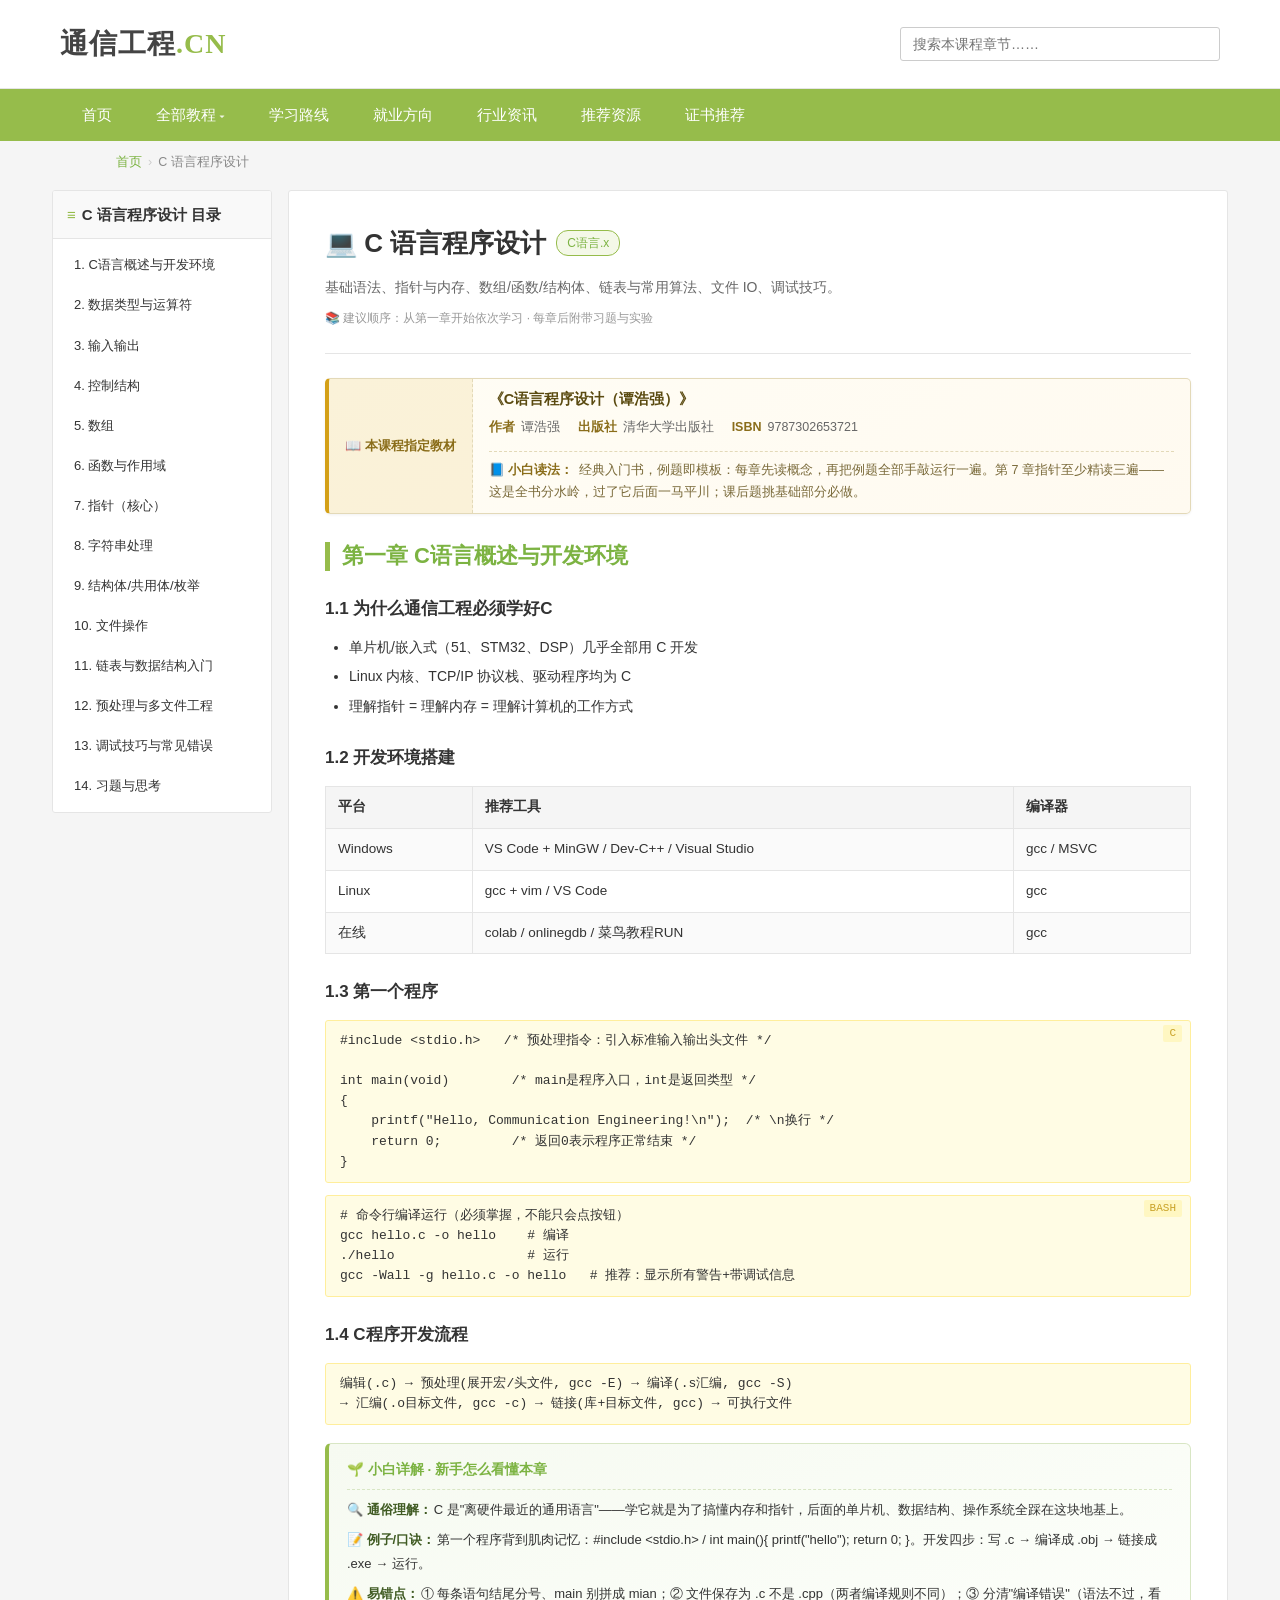
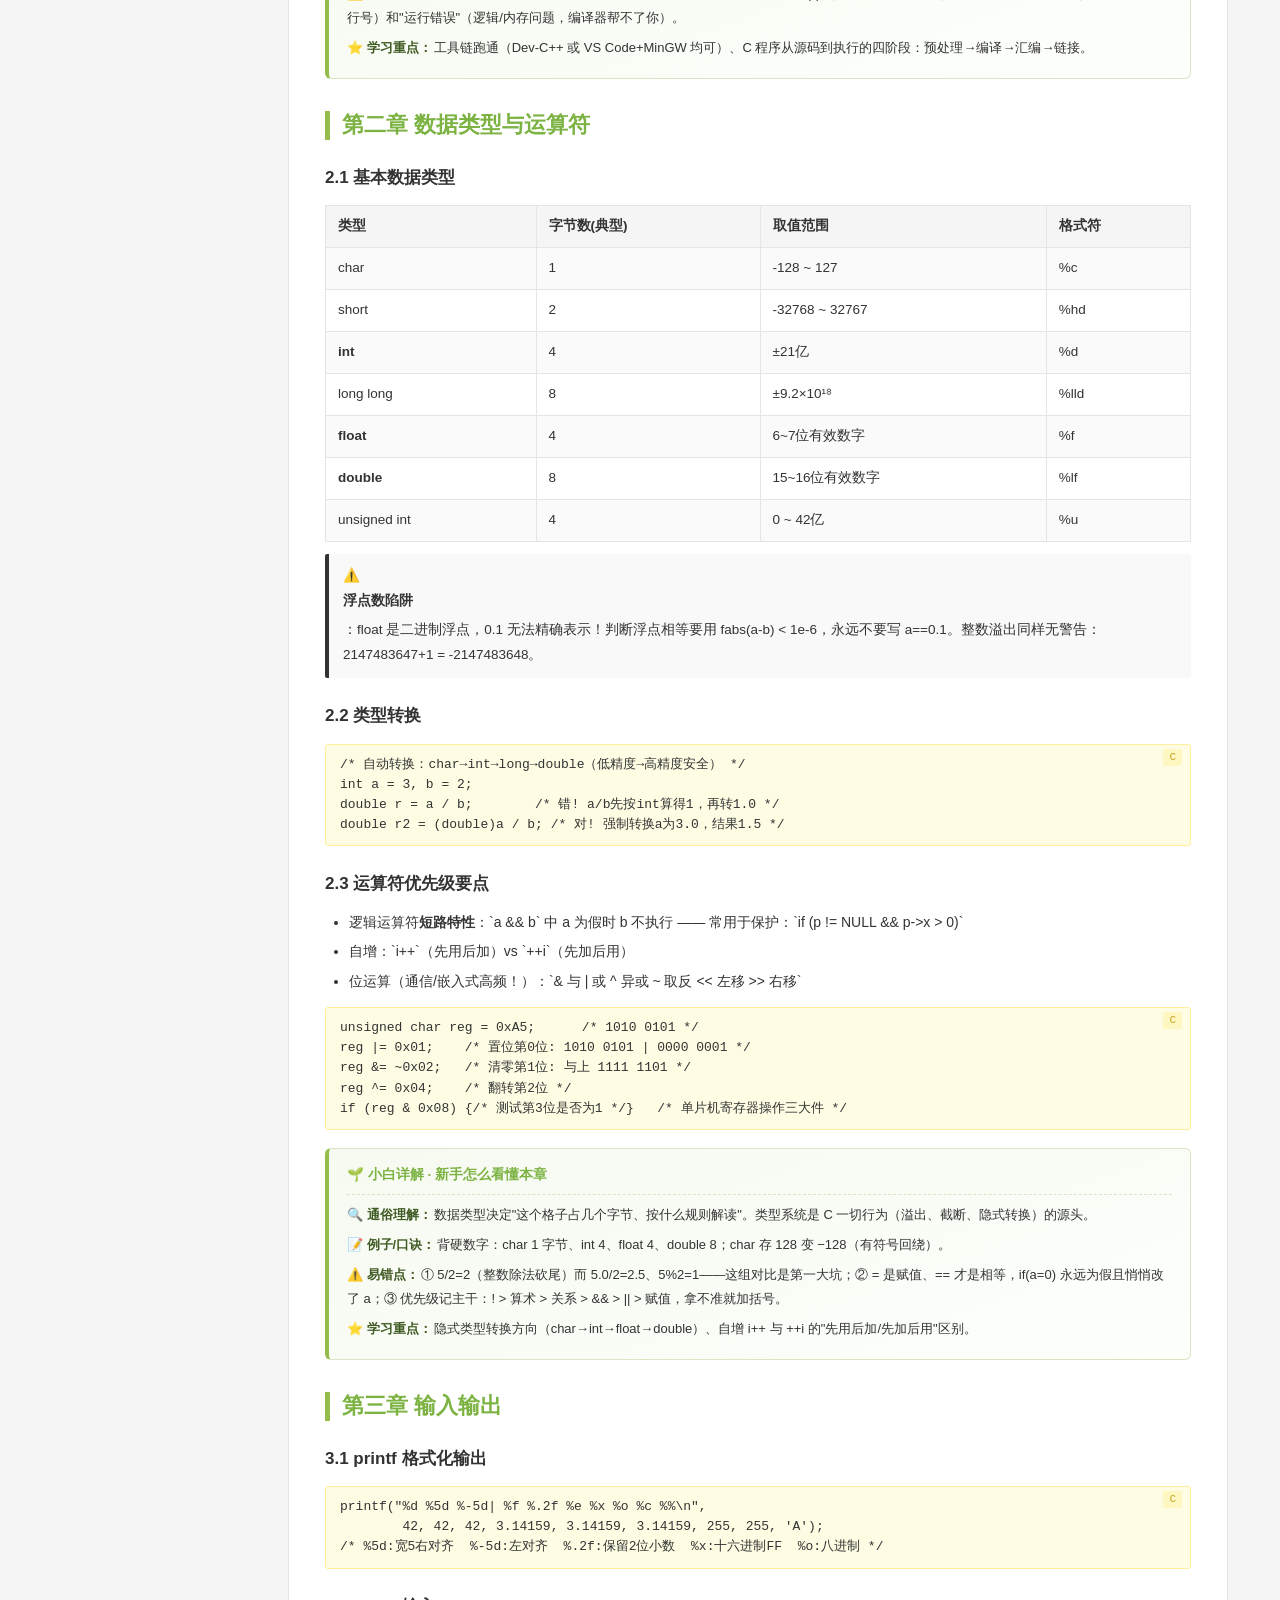
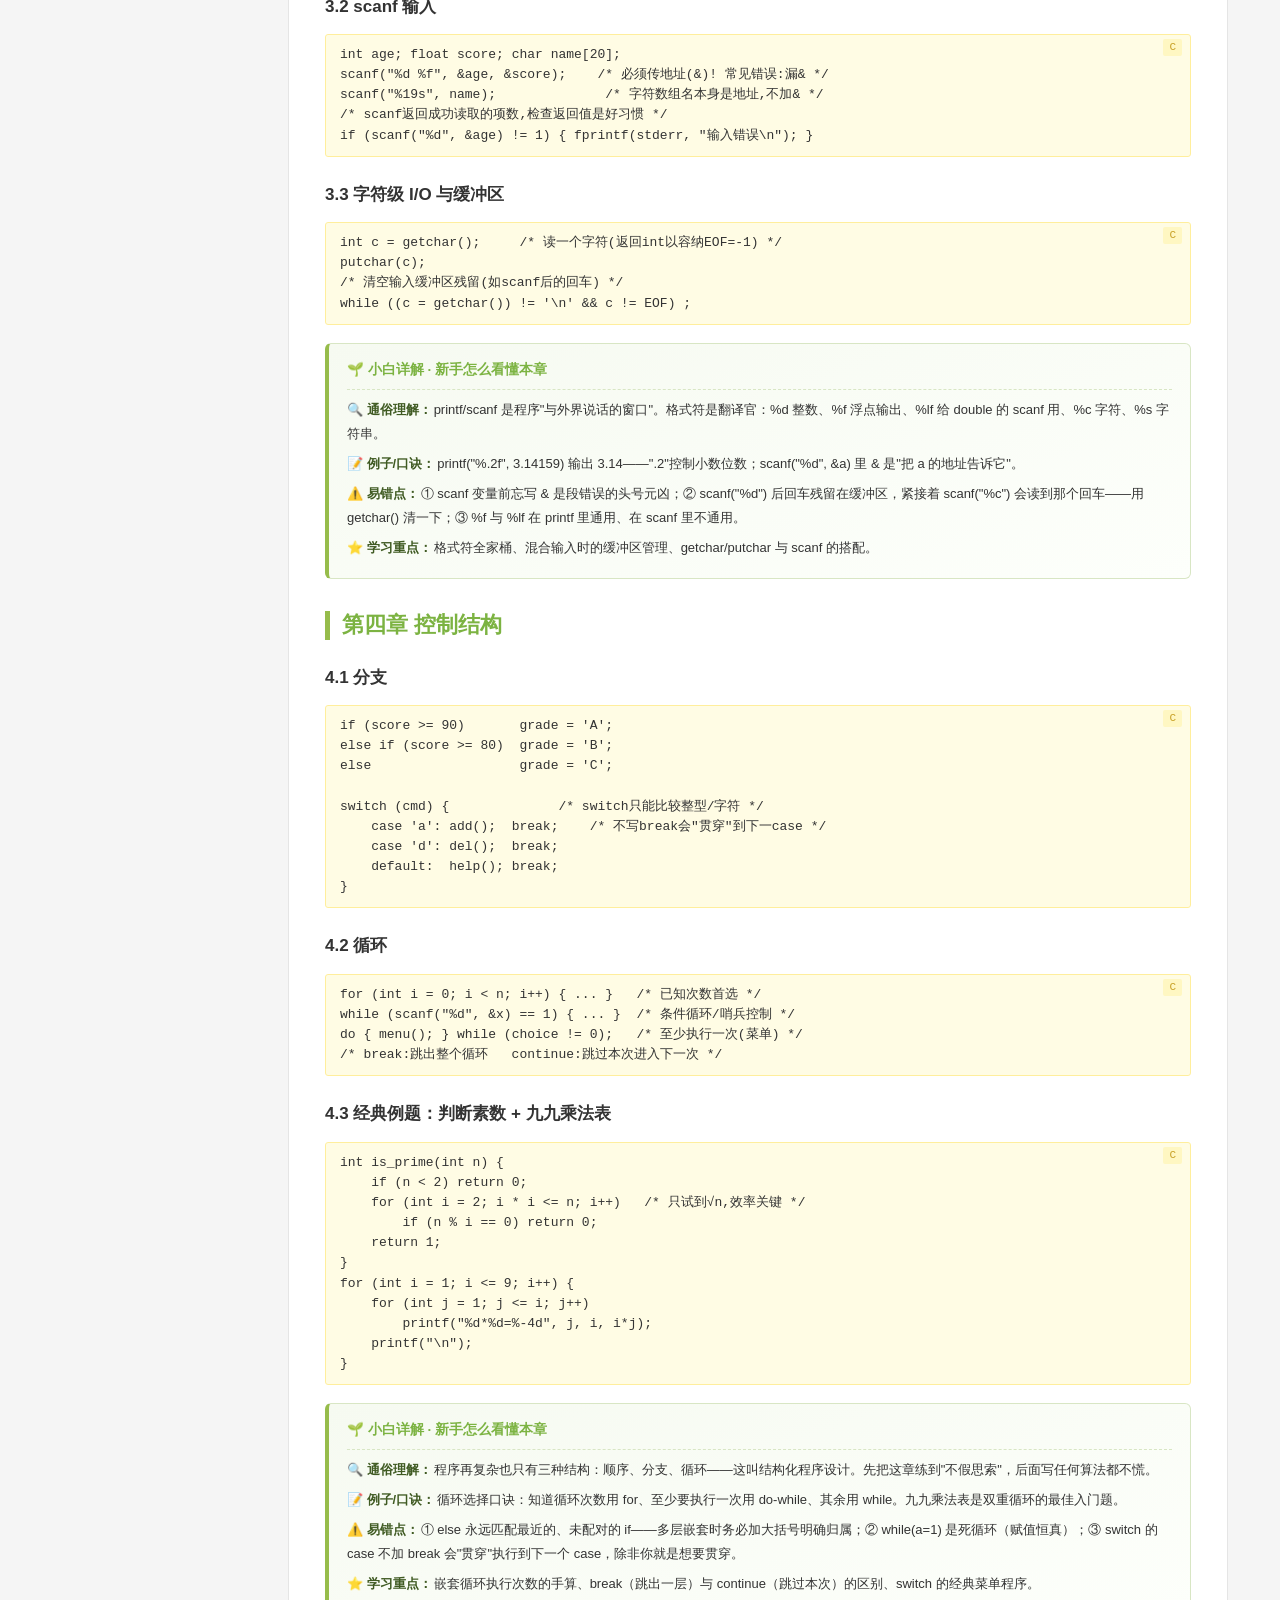
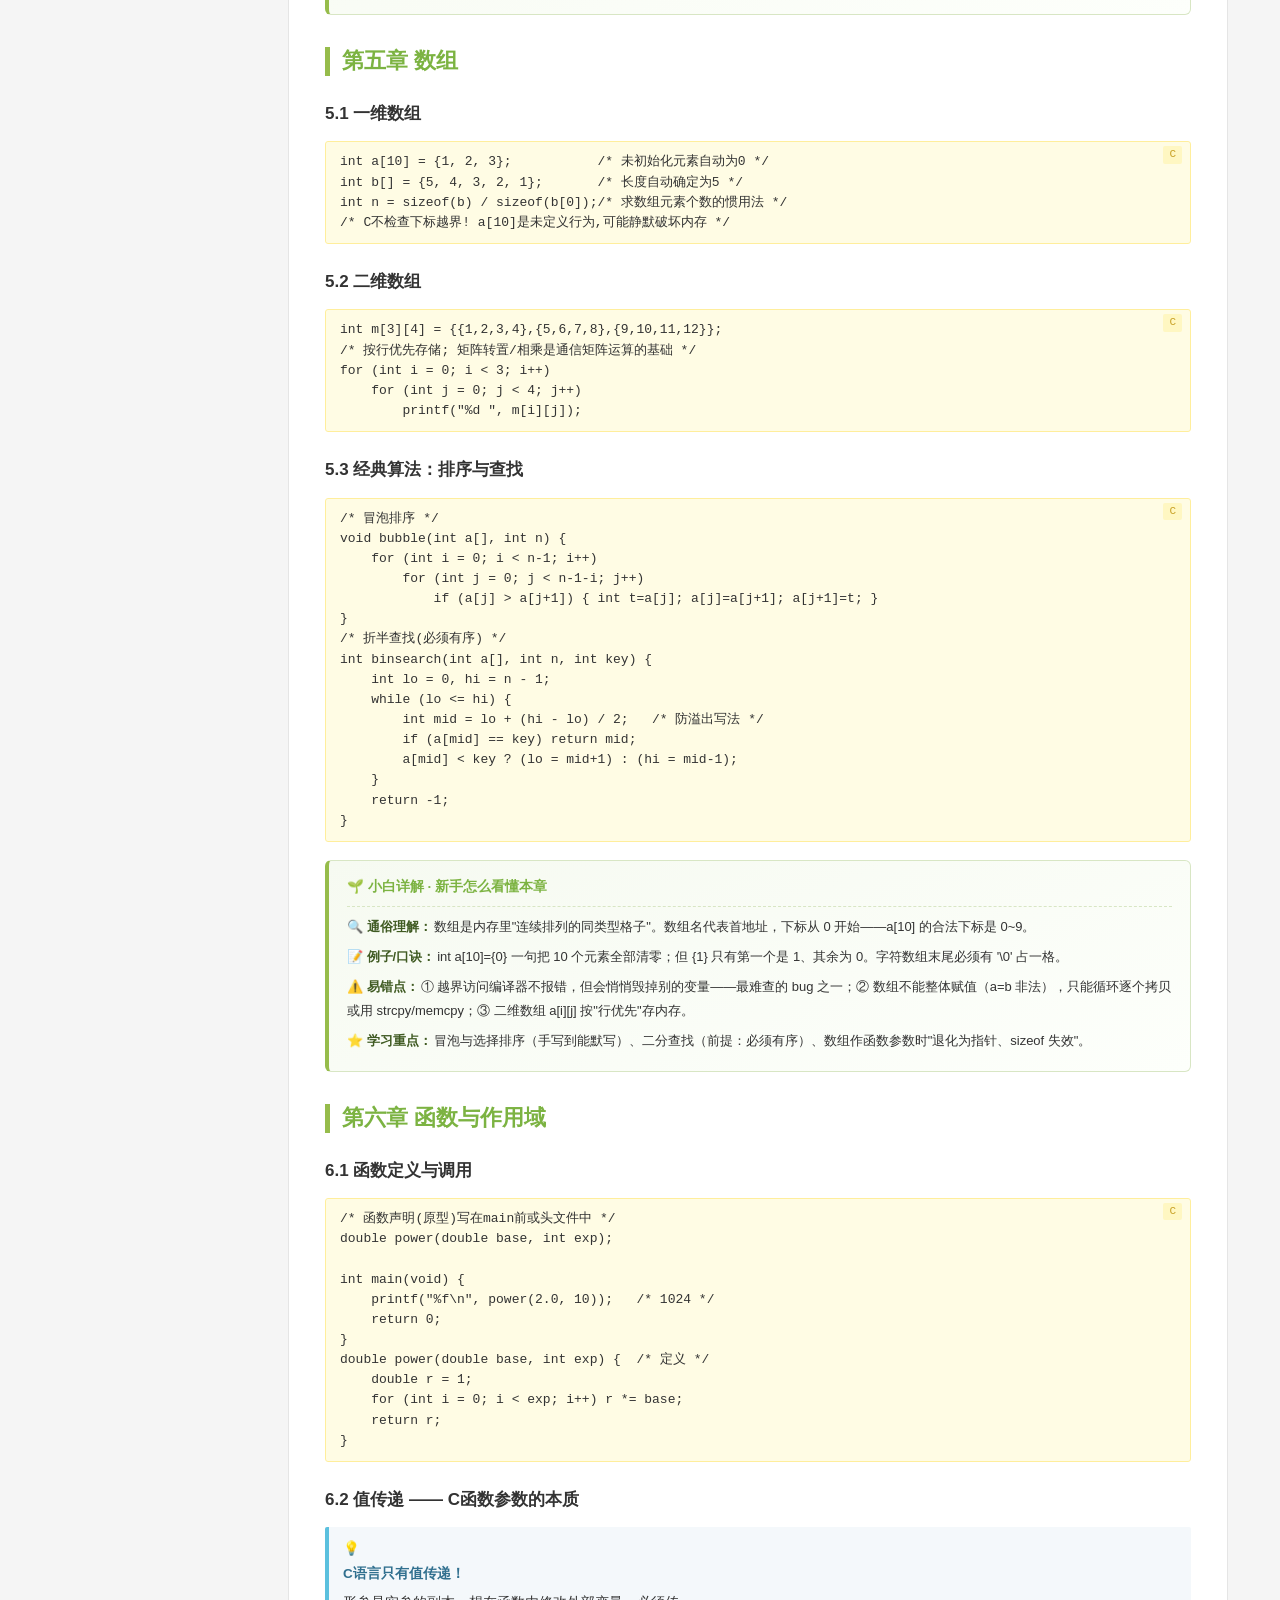
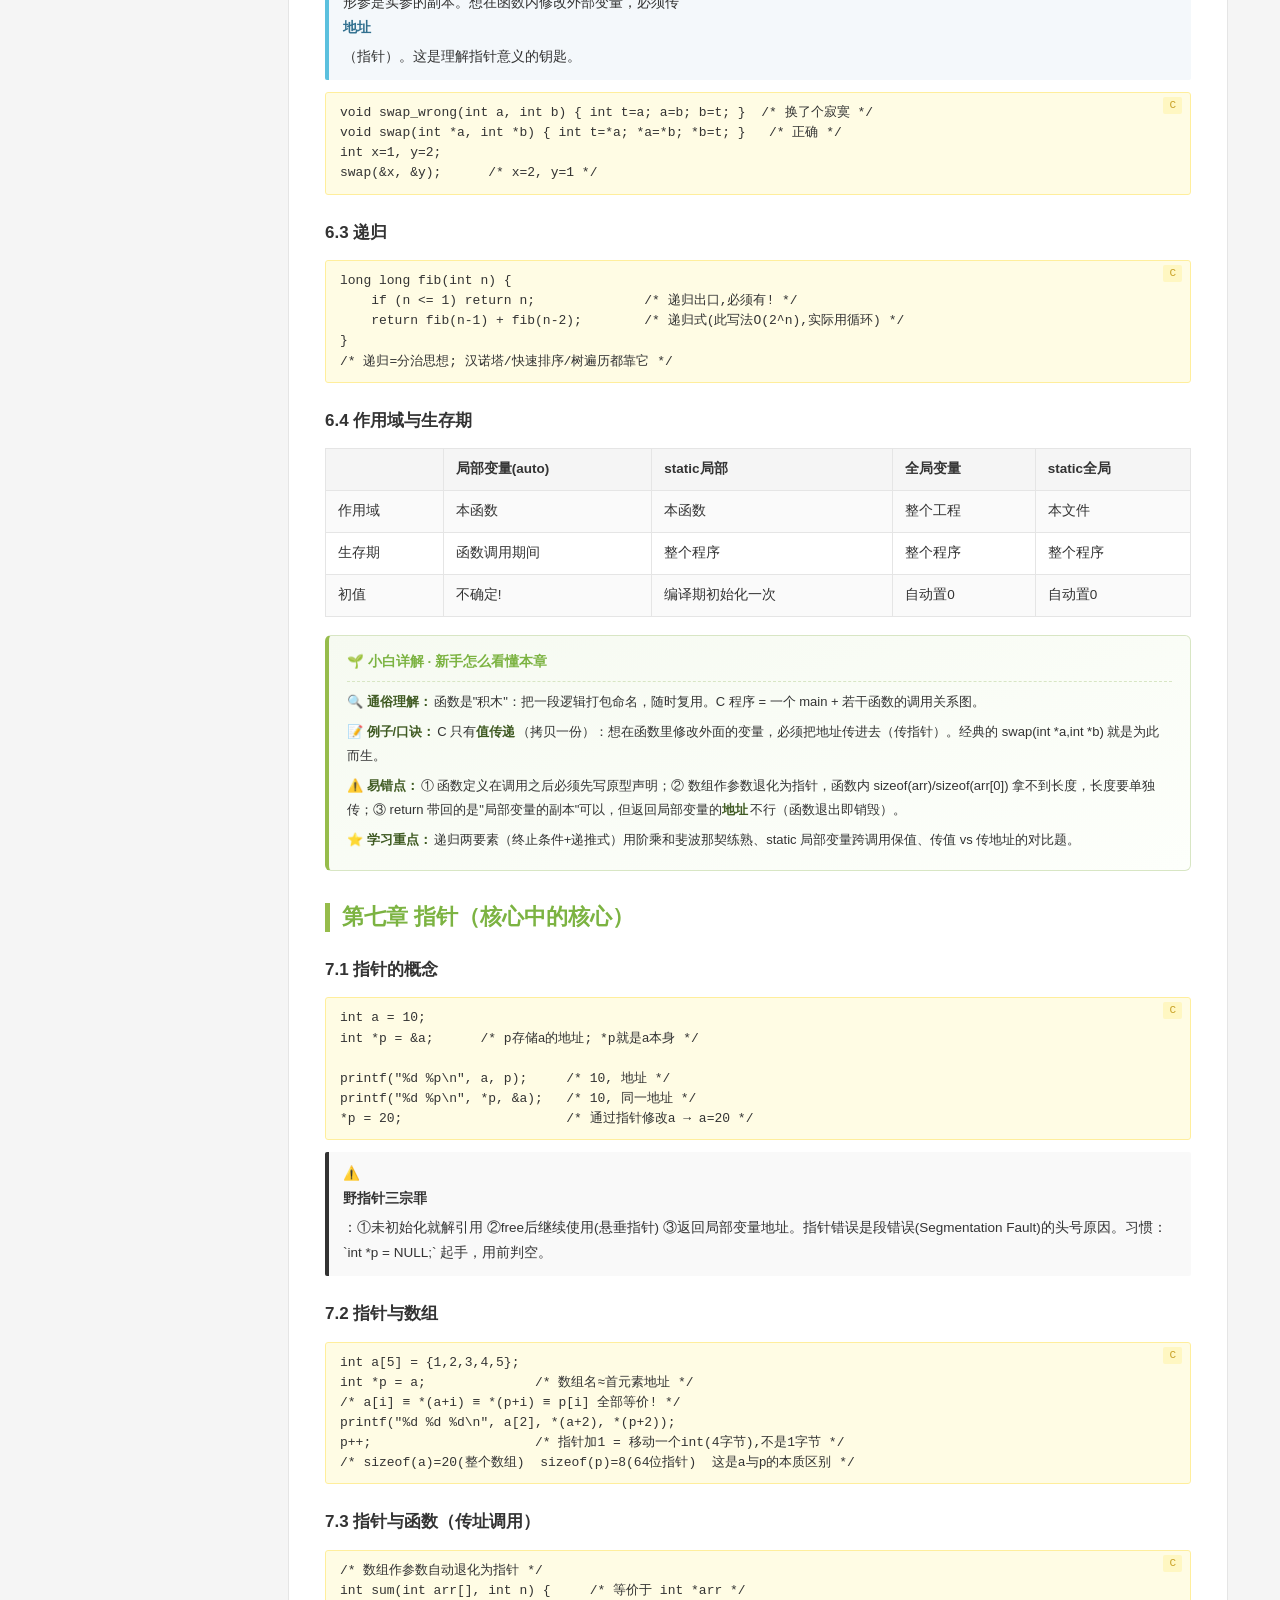
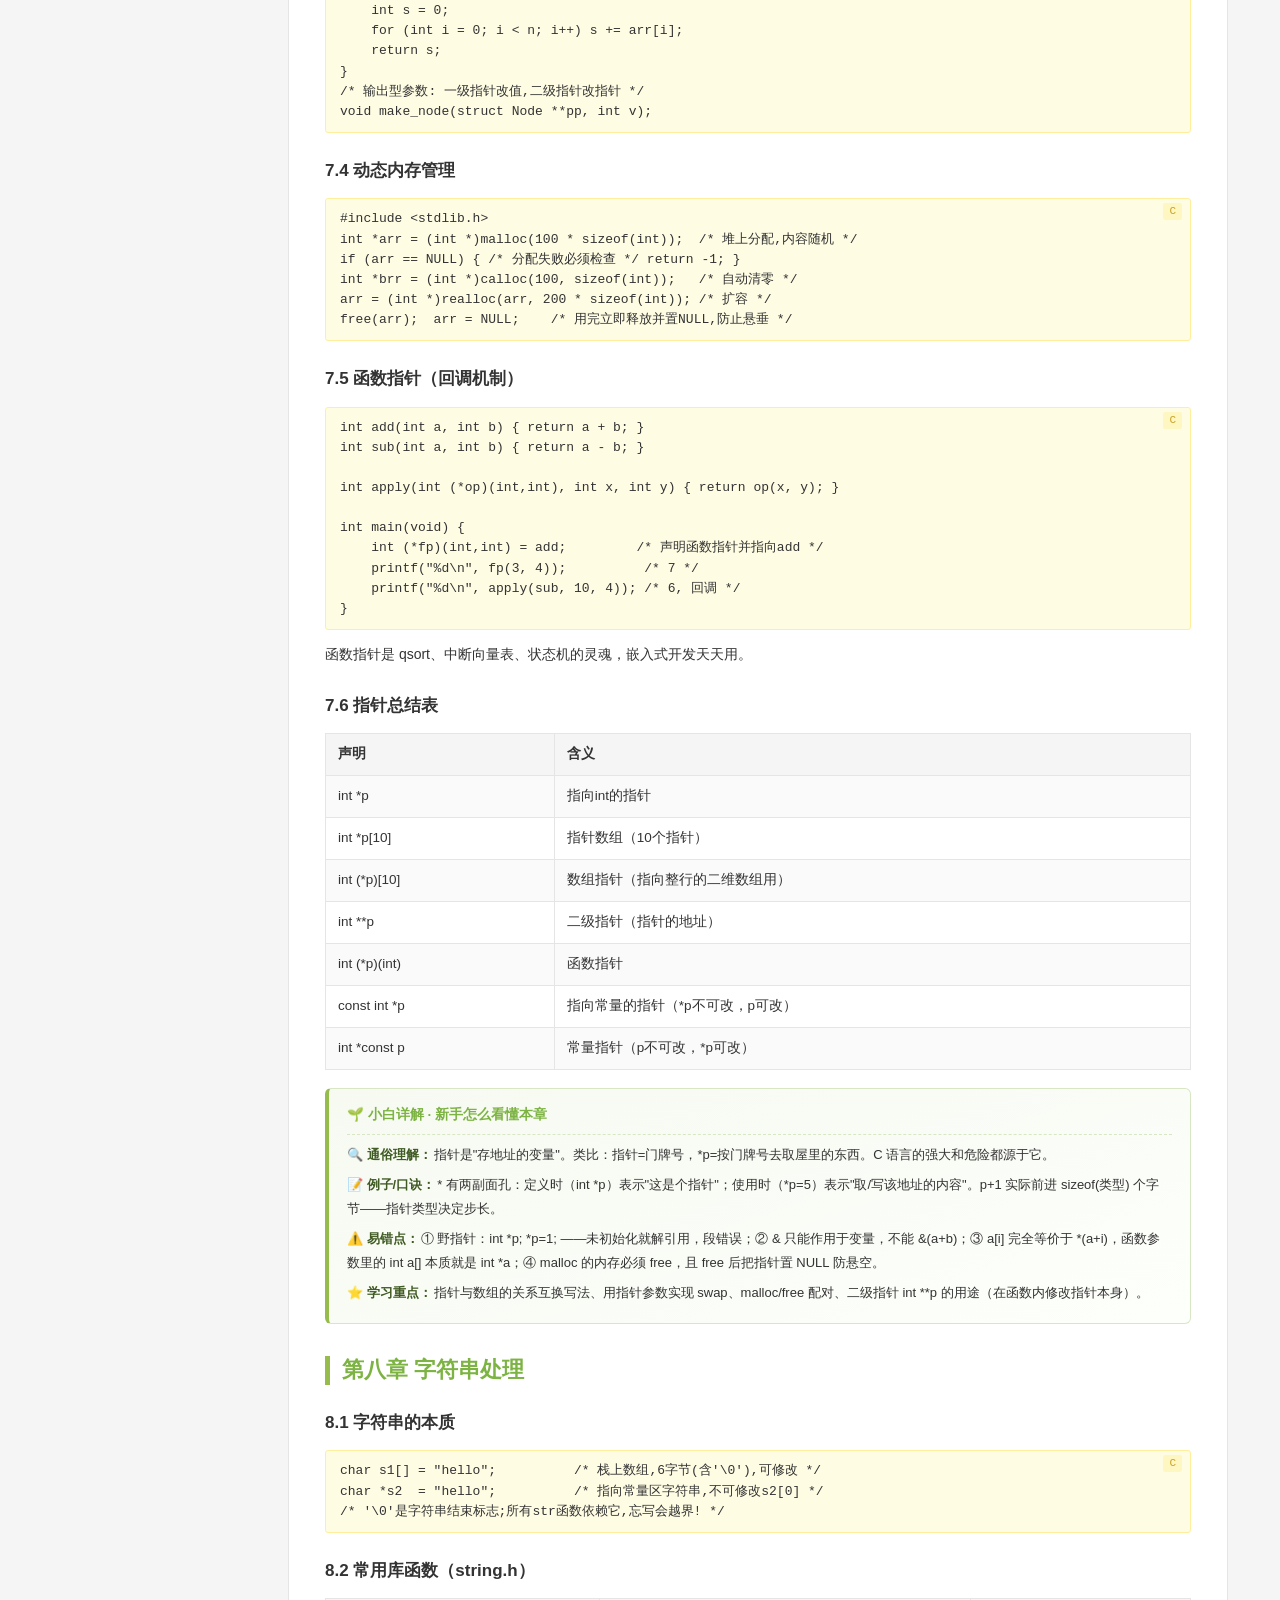
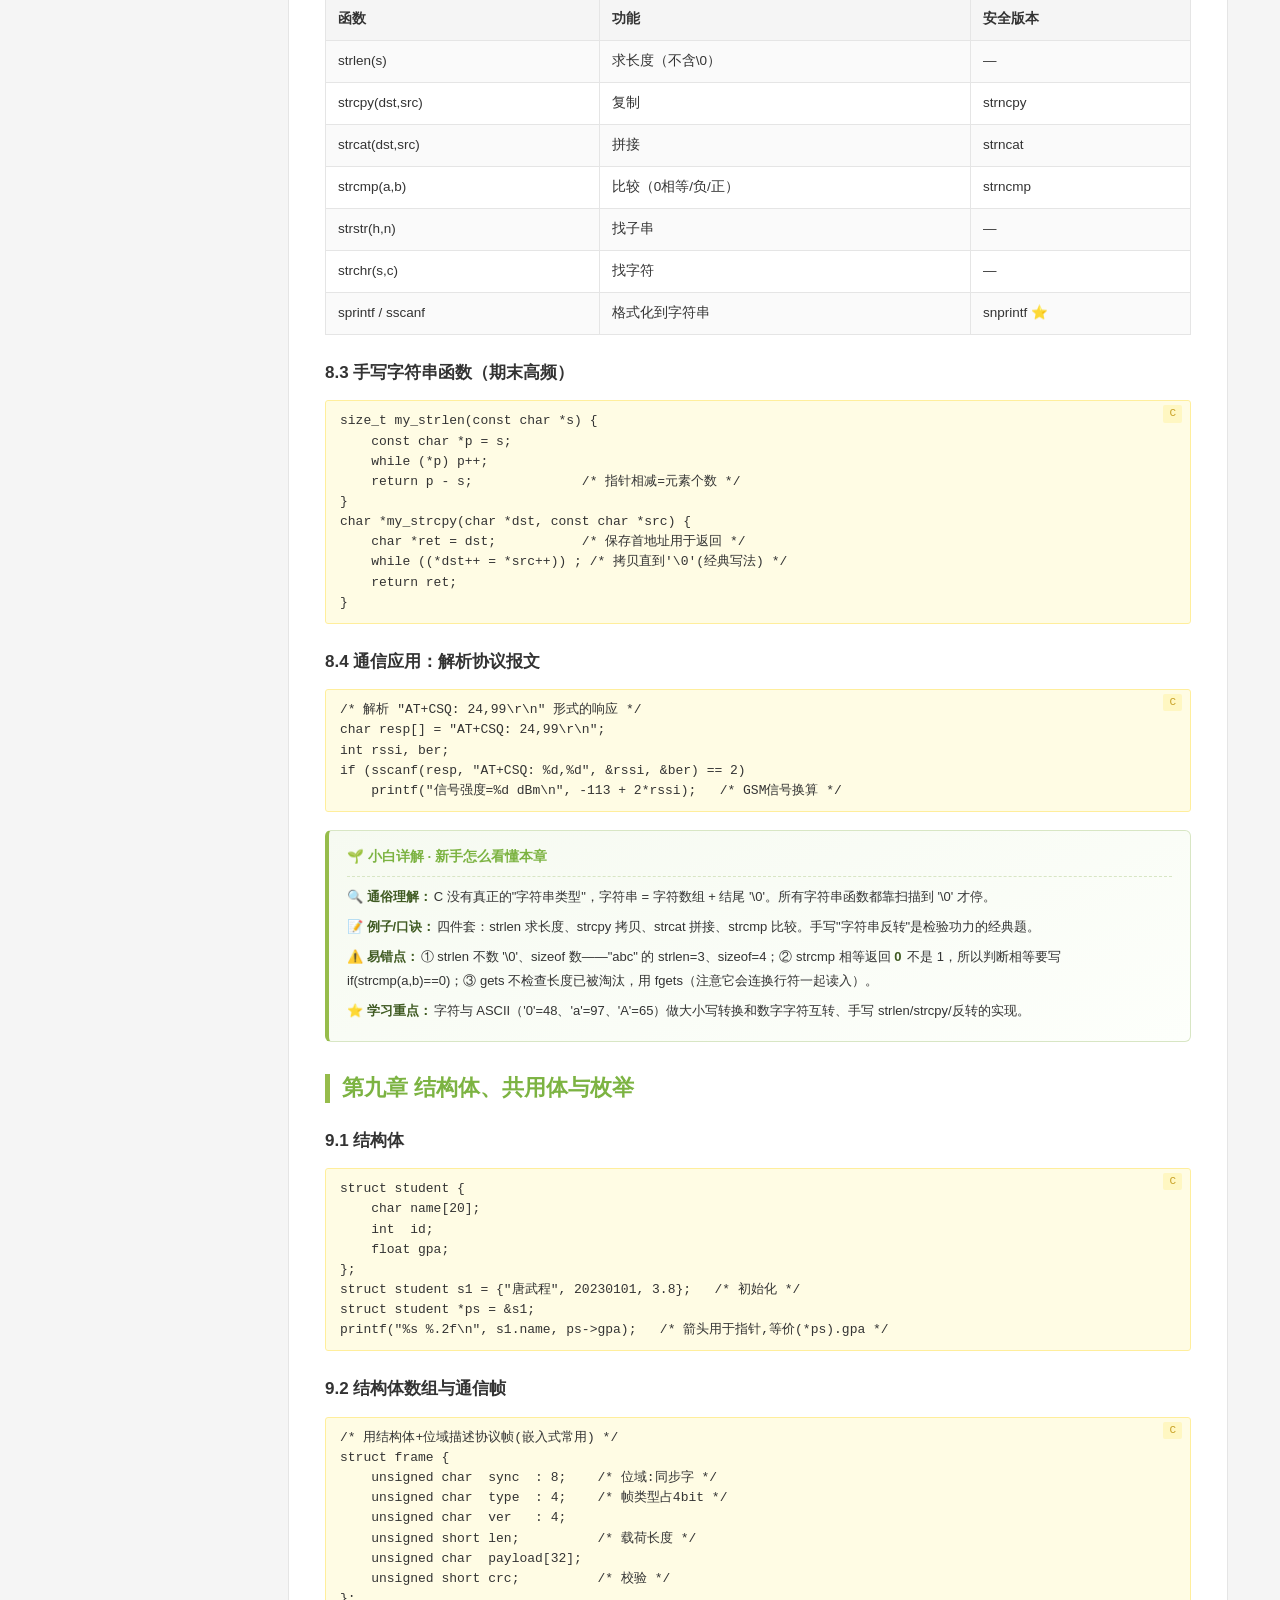
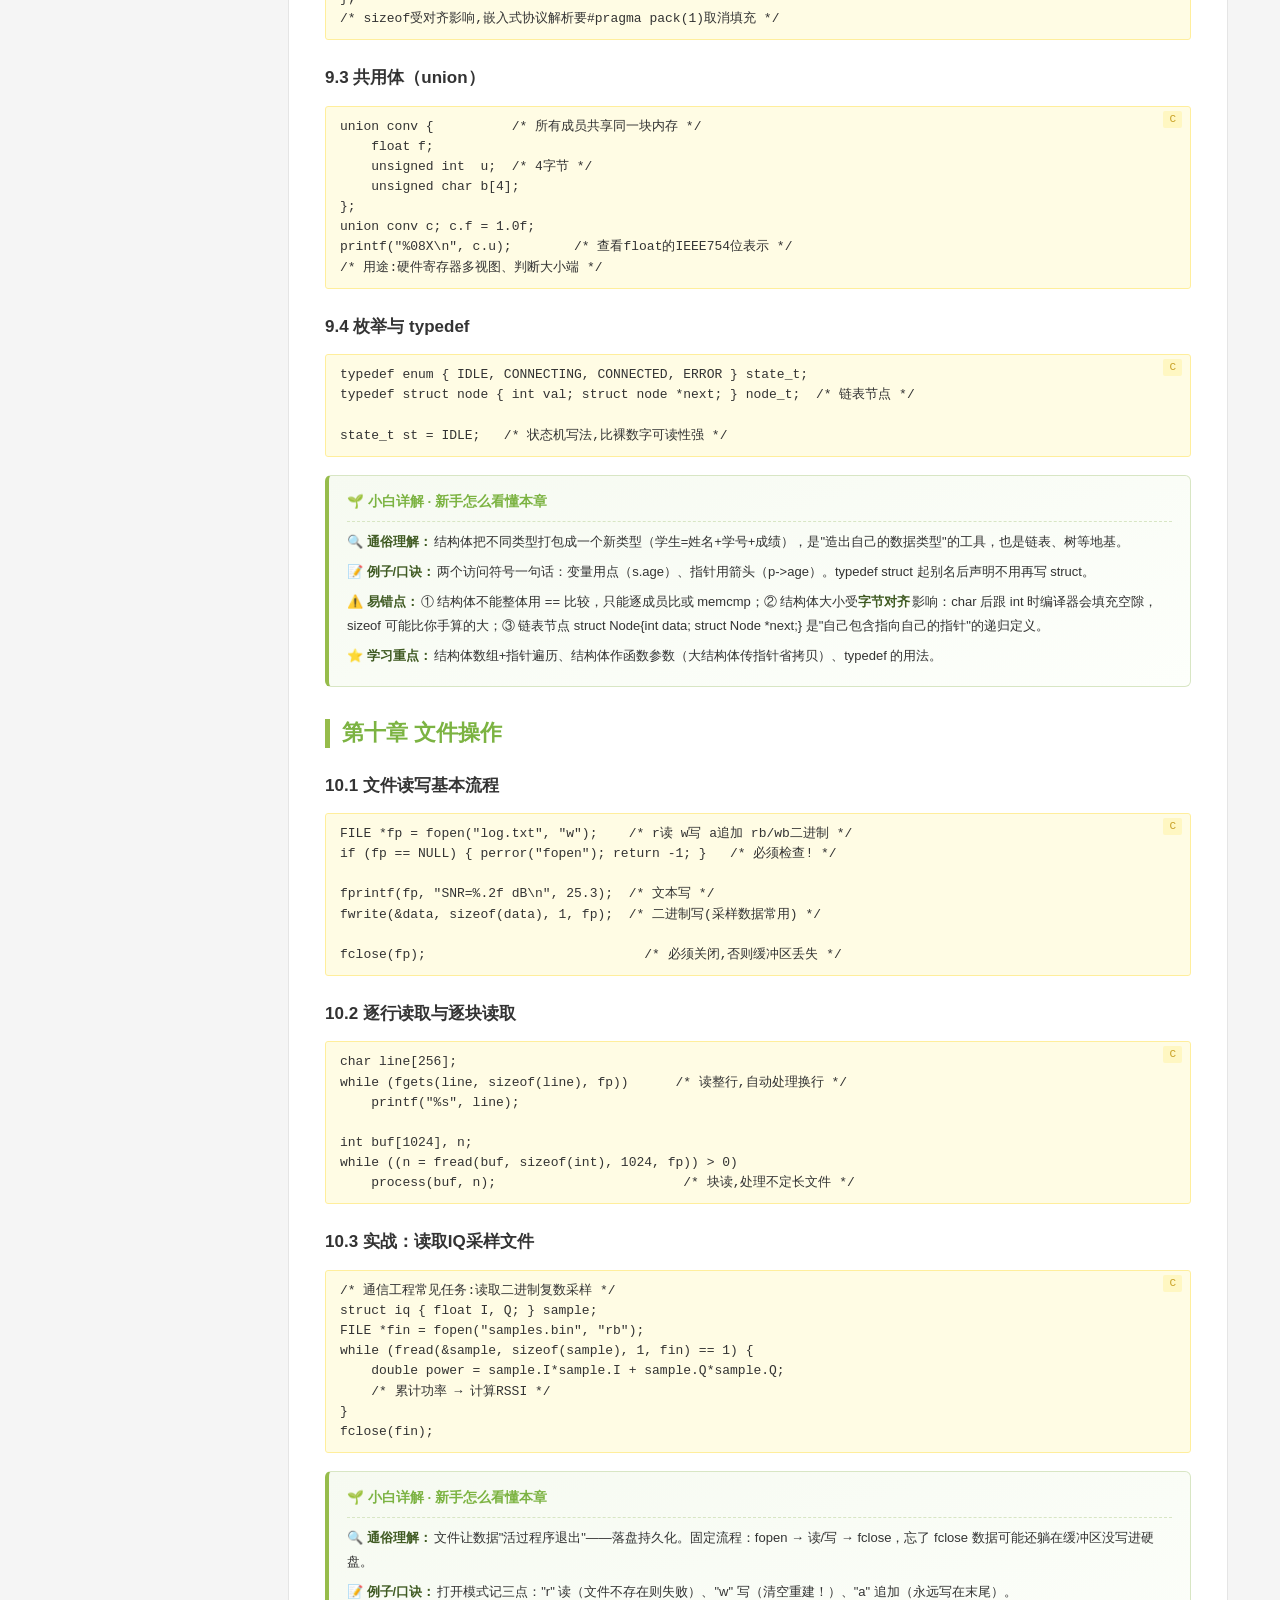
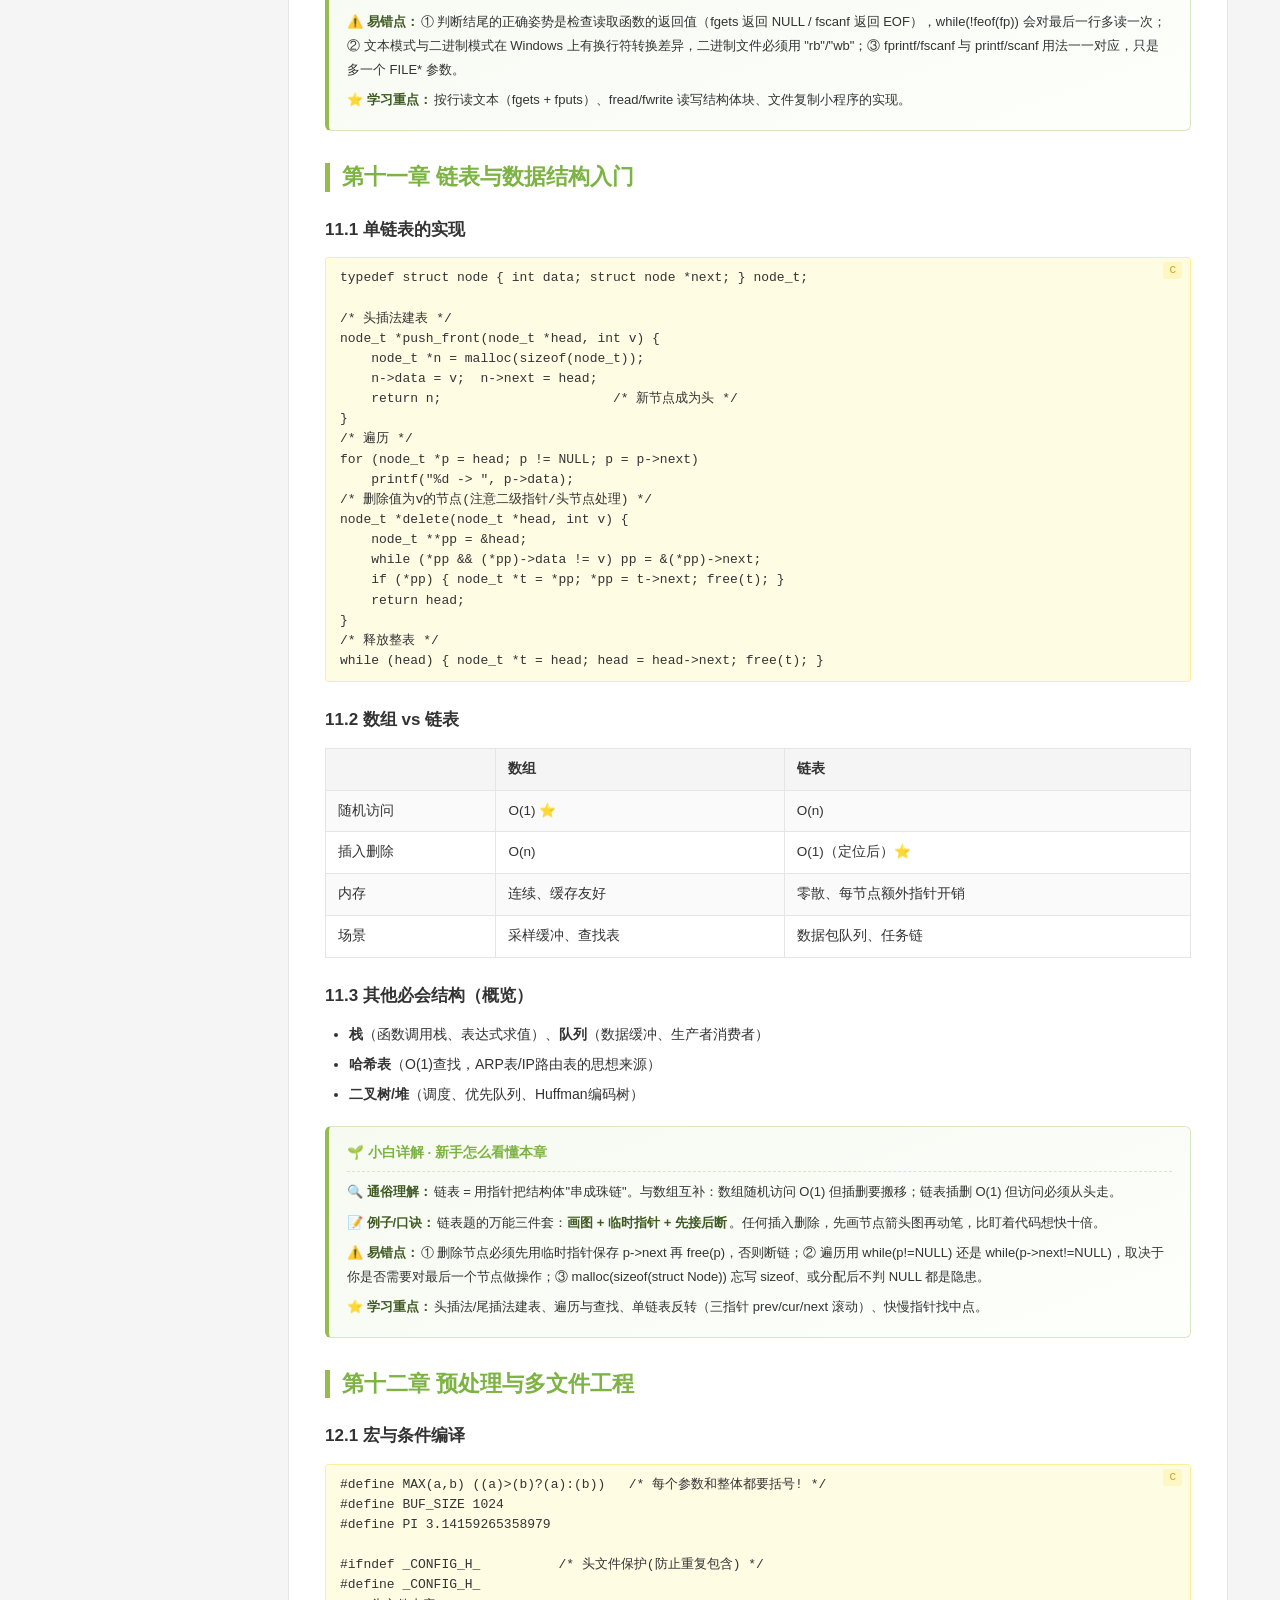
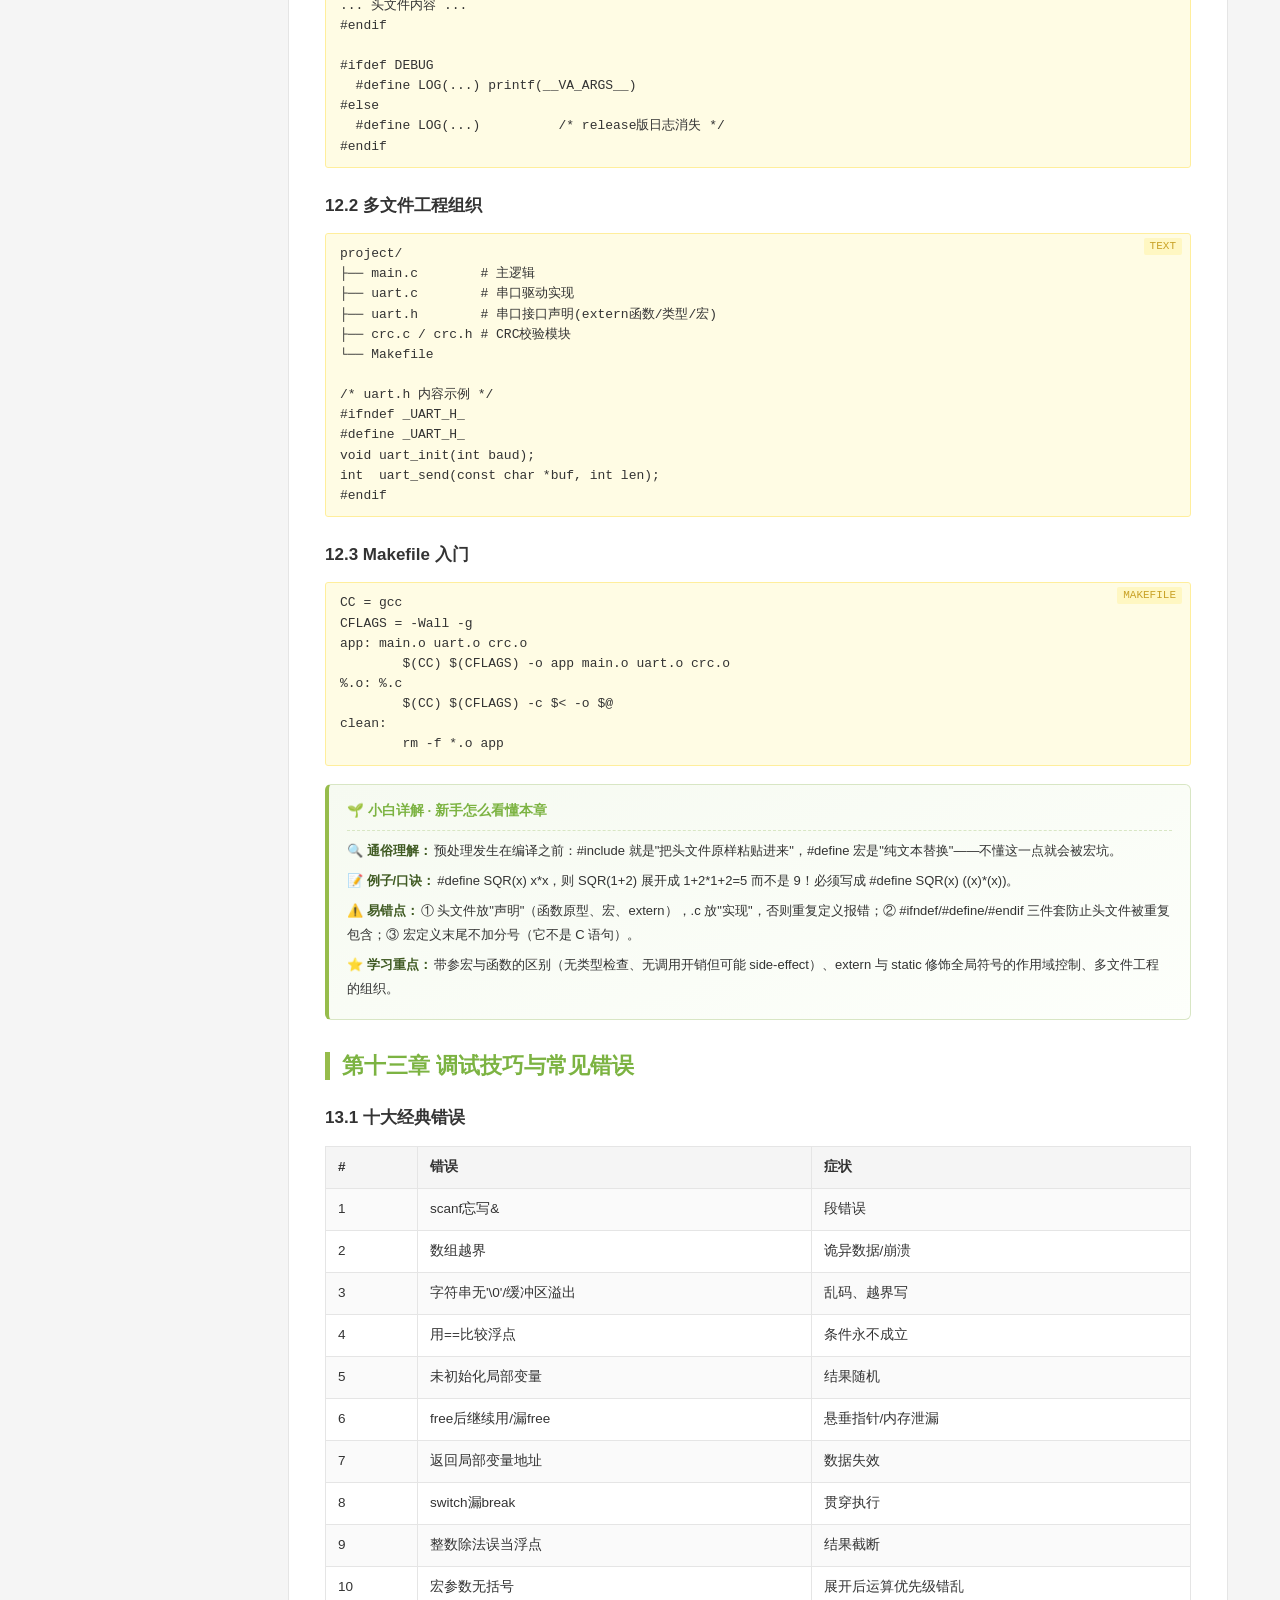
==== commit 472bfb56: "redesign(home): 2-col job split, cert compact list, remove book grid, single-line footer, unified cl" ====
--- a/c-programming.html
+++ b/c-programming.html
@@ -20,7 +20,7 @@
 
 <nav class="site-nav">
   <div class="site-nav-inner">
-    <a href="c-programming.html" class="active">C 语言</a>
+    <a href="index.html">首页</a>
     <div class="nav-dropdown">
       <a class="dropdown-toggle" tabindex="0">全部教程</a>
       <ul class="dropdown-menu">
@@ -36,13 +36,15 @@
         <li><a href="os-linux.html">🐧 操作系统与 Linux</a></li>
       </ul>
     </div>
-    <a href="index.html#roadmap">学习路线</a>
-    <a href="index.html#tools">工具推荐</a>
-    <a href="index.html#howto">用户笔记</a>
-    <a href="index.html#quiz">期末自测</a>
-    <a href="index.html">C语言</a>
+    <a href="index.html#four-year">学习路线</a>
+    <a href="index.html#career">就业方向</a>
+    <a href="index.html#news">行业资讯</a>
+    <a href="index.html#resources">推荐资源</a>
+    <a href="certs.html">证书推荐</a>
   </div>
 </nav>
+
+<div class="breadcrumb"><a href="index.html">首页</a><span class="bc-sep">›</span><span>C 语言程序设计</span></div>
 
 
 <div class="layout-2col">
@@ -815,9 +817,13 @@
 </div>
 
 <footer class="site-footer">
-  <p>© 2026 通信工程学习站 · 仿菜鸟教程风格 · 仅供本科学习用途</p>
-  <p>本文档基于 CC BY-SA 4.0 协议，欢迎分享、传播并署名</p>
-  <p><a href="index.html">← 返回首页</a> · <a href="#top">↑ 回到顶部</a></p>
+  <div class="sf-line">
+    <a href="index.html">首页</a> · <a href="c-programming.html">C 语言</a> · <a href="signal-system.html">信号与系统</a> · <a href="comm-principle.html">通信原理</a> · <a href="data-network.html">数据网络</a> · <a href="mobile-comm.html">移动通信</a> · <a href="mcu.html">单片机</a> · <a href="os-linux.html">操作系统</a> · <a href="certs.html">证书</a> · <a href="search.html">搜索</a>
+    <span class="sf-sep">|</span>
+    <a href="https://www.3gpp.org/" target="_blank" rel="noopener noreferrer">3GPP</a> · <a href="https://ieeexplore.ieee.org/" target="_blank" rel="noopener noreferrer">IEEE</a> · <a href="https://www.c114.com.cn/" target="_blank" rel="noopener noreferrer">C114</a> · <a href="https://www.zhipin.com/" target="_blank" rel="noopener noreferrer">BOSS 直聘</a> · <a href="https://github.com/" target="_blank" rel="noopener noreferrer">GitHub</a>
+    <span class="sf-sep">|</span>
+    <span class="sf-copy">© 2026 通信工程.CN · 内容基于 <a href="https://creativecommons.org/licenses/by-sa/4.0/" target="_blank" rel="noopener noreferrer">CC BY-SA 4.0</a> · 仅供学习用途</span>
+  </div>
 </footer>
 
 <script src="js/main.js"></script>
--- a/css/styles.css
+++ b/css/styles.css
@@ -584,18 +584,25 @@
 .kb-table a { color: var(--link); }
 
 /* ============================================
-   底部 Footer
+   底部 Footer（单行链接 · 简约风）
    ============================================ */
 .site-footer {
   background: var(--green-dark);
-  color: rgba(255,255,255,0.85);
+  color: rgba(255,255,255,0.95);
   text-align: center;
-  padding: 22px 16px;
+  padding: 14px 16px;
   margin-top: 24px;
-  font-size: 13px;
-}
-.site-footer a { color: #fff; }
-.site-footer p { margin: 4px 0; }
+  font-size: 12.5px;
+  line-height: 1.9;
+}
+.site-footer a {
+  color: #fff;
+  text-decoration: none;
+  margin: 0 1px;
+}
+.site-footer a:hover { text-decoration: underline; }
+.sf-sep { margin: 0 12px; opacity: 0.45; }
+.sf-copy { opacity: 0.85; }
 
 /* ============================================
    习题折叠区
@@ -1537,3 +1544,572 @@
 .tb-card .tb-guide strong {
   color: #8a6d1a;
 }
+
+/* ============================================
+   招聘/外部链接按钮（薪资表里 BOSS 搜索链接）
+   ============================================ */
+a.ext {
+  display: inline-block;
+  font-size: 12px;
+  font-weight: 600;
+  color: #fff;
+  background: #fa8c16;
+  padding: 3px 10px;
+  border-radius: 999px;
+  text-decoration: none;
+  transition: all 0.18s;
+  white-space: nowrap;
+}
+a.ext:hover {
+  background: #d46b08;
+  color: #fff;
+  text-decoration: none;
+  transform: translateY(-1px);
+}
+
+/* ============================================
+   卡片右上角「↗ 外链」小徽标
+   ============================================ */
+.ext-link {
+  display: inline-block;
+  font-size: 11px;
+  font-weight: 400;
+  color: #999;
+  margin-left: 4px;
+}
+a:hover .ext-link { color: var(--green); }
+
+/* ============================================
+   让 .field-card 在作为 <a> 时也保持卡型样式
+   ============================================ */
+a.field-card,
+a.field-card:hover {
+  color: var(--text);
+  text-decoration: none;
+  display: block;
+}
+
+/* ============================================
+   首页「六、专业证书推荐」证书卡片网格
+   ============================================ */
+.cert-intro {
+  margin: 0 0 14px 0;
+  color: #666;
+  font-size: 13.5px;
+}
+.cert-grid {
+  display: grid;
+  grid-template-columns: repeat(3, 1fr);
+  gap: 14px;
+}
+@media (max-width: 900px) { .cert-grid { grid-template-columns: repeat(2, 1fr); } }
+@media (max-width: 560px) { .cert-grid { grid-template-columns: 1fr; } }
+.cert-card {
+  display: block;
+  background: #fff;
+  border: 1px solid var(--border);
+  border-radius: 6px;
+  padding: 14px 16px;
+  text-decoration: none !important;
+  color: #333;
+  transition: all 0.15s;
+}
+.cert-card:hover {
+  border-color: var(--green);
+  box-shadow: 0 3px 12px rgba(150,188,75,0.22);
+  transform: translateY(-2px);
+}
+.cert-card .cc-head {
+  display: flex;
+  align-items: center;
+  gap: 8px;
+  margin-bottom: 8px;
+}
+.cert-card .cc-ico { font-size: 22px; line-height: 1; }
+.cert-card .cc-level {
+  font-size: 11px;
+  color: #b3871a;
+  background: #fdf6e3;
+  border: 1px solid #f0e2b8;
+  padding: 2px 8px;
+  border-radius: 999px;
+  white-space: nowrap;
+}
+.cert-card .cc-name {
+  display: block;
+  font-size: 15px;
+  color: #222;
+  margin-bottom: 6px;
+}
+.cert-card .cc-desc {
+  margin: 0 0 10px 0;
+  font-size: 12.5px;
+  color: #777;
+  line-height: 1.65;
+  min-height: 64px;
+}
+.cert-card .cc-link {
+  font-size: 12px;
+  font-weight: 600;
+  color: var(--green-dark);
+}
+.cert-more { margin: 14px 0 0 0; }
+
+/* ============================================
+   首页「七、推荐资源」分块排版
+   ============================================ */
+.res-block { margin-top: 20px; }
+.res-block:first-child { margin-top: 0; }
+.res-block h4 {
+  margin: 0 0 10px 0;
+  font-size: 15px;
+  color: #222;
+  border-left: 4px solid var(--green);
+  padding-left: 10px;
+}
+.res-book-list {
+  display: flex;
+  flex-direction: column;
+  gap: 6px;
+}
+.res-book {
+  display: flex;
+  justify-content: space-between;
+  align-items: center;
+  gap: 14px;
+  background: #fff;
+  border: 1px solid var(--border);
+  border-left: 3px solid #d4a017;
+  border-radius: 4px;
+  padding: 9px 14px;
+}
+.res-book .rb-name { font-size: 13.5px; font-weight: 600; color: #333; }
+.res-book .rb-meta { font-size: 12px; color: #999; white-space: nowrap; }
+@media (max-width: 620px) {
+  .res-book { flex-direction: column; align-items: flex-start; gap: 3px; }
+  .res-book .rb-meta { white-space: normal; }
+}
+.res-grid {
+  display: grid;
+  grid-template-columns: repeat(3, 1fr);
+  gap: 10px;
+}
+@media (max-width: 900px) { .res-grid { grid-template-columns: repeat(2, 1fr); } }
+@media (max-width: 560px) { .res-grid { grid-template-columns: 1fr; } }
+a.res-card {
+  display: block;
+  background: #fff;
+  border: 1px solid var(--border);
+  border-radius: 5px;
+  padding: 12px 14px;
+  text-decoration: none !important;
+  color: #333;
+  transition: all 0.15s;
+}
+a.res-card:hover {
+  border-color: var(--green);
+  box-shadow: 0 2px 10px rgba(150,188,75,0.18);
+  transform: translateY(-2px);
+}
+.res-card strong {
+  display: block;
+  font-size: 13.5px;
+  color: #222;
+  margin-bottom: 4px;
+}
+.res-card span {
+  display: block;
+  font-size: 12px;
+  color: #888;
+  line-height: 1.55;
+}
+
+/* ============================================
+   首页「三、就业」薪资参考表
+   ============================================ */
+.salary-table {
+  width: 100%;
+  border-collapse: collapse;
+  background: #fff;
+  border: 1px solid var(--border);
+  border-radius: 5px;
+  font-size: 13px;
+}
+.salary-table th,
+.salary-table td {
+  padding: 10px 12px;
+  border-bottom: 1px solid #eee;
+  text-align: left;
+  vertical-align: middle;
+}
+.salary-table th {
+  background: #f7faf1;
+  color: #4a6e1a;
+  font-size: 12.5px;
+  font-weight: 600;
+  white-space: nowrap;
+}
+.salary-table tr:last-child td { border-bottom: none; }
+.salary-table td .job-sub { display: block; font-size: 11.5px; color: #999; }
+.salary-note { margin-top: 10px; font-size: 12px; color: #999; }
+@media (max-width: 700px) {
+  .salary-table { font-size: 12px; }
+  .salary-table th:nth-child(3),
+  .salary-table td:nth-child(3) { display: none; }
+}
+
+/* ============================================
+   极简 footer（替换原 4 列 v2）
+   ============================================ */
+.site-footer-min {
+  background: #2d3a1f;
+  color: #cfe6b9;
+  padding: 18px 0;
+  margin-top: 28px;
+  font-size: 13px;
+}
+.sfm-inner {
+  max-width: 1080px;
+  margin: 0 auto;
+  padding: 0 16px;
+  display: flex;
+  align-items: center;
+  justify-content: space-between;
+  flex-wrap: wrap;
+  gap: 12px;
+}
+.sfm-brand { font-weight: 700; color: #fff; font-size: 15px; letter-spacing: 0.3px; }
+.sfm-links { display: flex; gap: 18px; flex-wrap: wrap; }
+.sfm-links a { color: #cfe6b9; text-decoration: none; font-size: 13px; }
+.sfm-links a:hover { color: #fff; }
+.sfm-copy { color: #8a9f6e; font-size: 12px; }
+.sfm-copy a { color: #8a9f6e; text-decoration: underline; }
+@media (max-width: 700px) {
+  .sfm-inner { flex-direction: column; text-align: center; gap: 10px; }
+  .sfm-links { justify-content: center; }
+}
+
+/* ============================================
+   面包屑
+   ============================================ */
+.breadcrumb {
+  max-width: 1080px;
+  margin: 10px auto 0;
+  padding: 0 16px;
+  font-size: 12.5px;
+  color: #888;
+}
+.breadcrumb a { color: var(--green-dark); text-decoration: none; }
+.breadcrumb a:hover { text-decoration: underline; }
+.bc-sep { color: #ccc; margin: 0 6px; }
+
+/* ============================================
+   Section 内子标题（就业/薪资、教材、工具等）
+   ============================================ */
+.sub-head {
+  margin: 0 0 12px 0;
+  font-size: 14.5px;
+  color: #2d3a1f;
+  font-weight: 700;
+  display: flex;
+  align-items: center;
+  gap: 4px;
+}
+
+/* ============================================
+   岗位列表（行就是链接）— 替换旧薪资表
+   ============================================ */
+.job-list {
+  display: flex;
+  flex-direction: column;
+  border: 1px solid var(--border);
+  border-radius: 6px;
+  overflow: hidden;
+  background: #fff;
+}
+.job-row {
+  display: grid;
+  grid-template-columns: 1.4fr 1.6fr 1.2fr auto;
+  align-items: center;
+  gap: 14px;
+  padding: 12px 16px;
+  text-decoration: none !important;
+  color: #333;
+  border-bottom: 1px solid #f0f0f0;
+  transition: background 0.12s;
+}
+.job-row:last-child { border-bottom: none; }
+.job-row:hover { background: #f7faf1; }
+.job-row:hover .jr-go { color: #5a3f00; }
+.jr-title { font-size: 14px; font-weight: 600; color: #222; }
+.jr-sub { font-size: 12.5px; color: #888; }
+.jr-salary {
+  font-size: 13px;
+  color: var(--green-dark);
+  font-weight: 600;
+  font-family: 'SF Mono', Consolas, monospace;
+}
+.jr-go {
+  font-size: 12px;
+  color: #b3871a;
+  font-weight: 600;
+  white-space: nowrap;
+}
+@media (max-width: 720px) {
+  .job-row { grid-template-columns: 1fr 1fr; row-gap: 4px; }
+  .jr-sub { grid-column: 1 / -1; }
+  .jr-go { grid-column: 1 / -1; justify-self: end; }
+}
+
+/* ============================================
+   证书卡片 v2 — 整整齐齐、品类色顶条
+   ============================================ */
+.cert-card {
+  display: flex;
+  flex-direction: column;
+  background: #fff;
+  border: 1px solid var(--border);
+  border-radius: 8px;
+  padding: 0;
+  text-decoration: none !important;
+  color: #333;
+  transition: all 0.2s;
+  overflow: hidden;
+  position: relative;
+  min-height: 180px;
+}
+.cert-card::before {
+  content: '';
+  position: absolute;
+  top: 0; left: 0; right: 0;
+  height: 3px;
+  background: var(--cat-color, var(--green));
+}
+.cert-card:hover {
+  transform: translateY(-3px);
+  box-shadow: 0 6px 20px rgba(0,0,0,0.08);
+  border-color: var(--cat-color, var(--green));
+}
+.cert-card .cc-cat {
+  font-size: 11px;
+  color: var(--cat-color, var(--green-dark));
+  text-transform: uppercase;
+  letter-spacing: 0.5px;
+  font-weight: 600;
+  padding: 12px 16px 0;
+}
+.cert-card .cc-ico {
+  font-size: 30px;
+  padding: 6px 16px 0;
+  line-height: 1;
+}
+.cert-card .cc-name {
+  display: block;
+  font-size: 15.5px;
+  color: #222;
+  padding: 8px 16px 0;
+  font-weight: 700;
+  line-height: 1.35;
+}
+.cert-card .cc-desc {
+  font-size: 12.5px;
+  color: #666;
+  padding: 6px 16px 0;
+  margin: 0;
+  flex: 1;
+  line-height: 1.55;
+}
+.cert-card .cc-link {
+  font-size: 12px;
+  color: var(--cat-color, var(--green-dark));
+  font-weight: 600;
+  padding: 10px 16px;
+  border-top: 1px solid #f3f3f3;
+  background: #fafdf5;
+  margin-top: 10px;
+}
+
+/* ============================================
+   教材卡片网格
+   ============================================ */
+.book-grid {
+  display: grid;
+  grid-template-columns: repeat(auto-fill, minmax(280px, 1fr));
+  gap: 10px;
+}
+.book-card {
+  display: flex;
+  align-items: center;
+  gap: 12px;
+  background: #fff;
+  border: 1px solid var(--border);
+  border-left: 4px solid var(--bk, var(--green));
+  border-radius: 5px;
+  padding: 10px 14px;
+  transition: all 0.15s;
+}
+.book-card:hover {
+  transform: translateX(3px);
+  box-shadow: 0 2px 10px rgba(0,0,0,0.06);
+}
+.bk-cover {
+  width: 44px; height: 44px;
+  border-radius: 6px;
+  background: var(--bk, var(--green));
+  color: #fff;
+  display: flex; align-items: center; justify-content: center;
+  font-size: 22px;
+  flex-shrink: 0;
+  box-shadow: 0 2px 6px rgba(0,0,0,0.12);
+}
+.bk-meta { display: flex; flex-direction: column; gap: 1px; min-width: 0; }
+.bk-meta strong { font-size: 13.5px; color: #222; }
+.bk-meta span { font-size: 12px; color: #666; }
+.bk-meta em { font-size: 11.5px; color: #999; font-style: normal; font-family: 'SF Mono', Consolas, monospace; }
+
+/* ============================================
+   工具 / 社区卡片网格（精致卡片样式）
+   ============================================ */
+.tool-grid {
+  display: grid;
+  grid-template-columns: repeat(3, 1fr);
+  gap: 10px;
+}
+@media (max-width: 900px) { .tool-grid { grid-template-columns: repeat(2, 1fr); } }
+@media (max-width: 560px) { .tool-grid { grid-template-columns: 1fr; } }
+.tool-card {
+  display: flex;
+  align-items: center;
+  gap: 12px;
+  background: #fff;
+  border: 1px solid var(--border);
+  border-radius: 6px;
+  padding: 12px 14px;
+  text-decoration: none !important;
+  color: #333;
+  transition: all 0.15s;
+}
+.tool-card:hover {
+  border-color: var(--green);
+  box-shadow: 0 3px 12px rgba(150,188,75,0.18);
+  transform: translateY(-2px);
+}
+.tc-ico {
+  font-size: 26px;
+  width: 42px; height: 42px;
+  background: #f7faf1;
+  border-radius: 8px;
+  display: flex; align-items: center; justify-content: center;
+  flex-shrink: 0;
+}
+.tc-body { display: flex; flex-direction: column; gap: 2px; min-width: 0; }
+.tc-body strong { font-size: 13.5px; color: #222; }
+.tc-body span { font-size: 12px; color: #888; line-height: 1.45; }
+
+/* ============================================
+   首页「专业证书推荐」紧凑列表（6 个证书）
+   ============================================ */
+.cert-list {
+  display: flex;
+  flex-direction: column;
+  gap: 6px;
+}
+.cert-row {
+  display: grid;
+  grid-template-columns: 32px 1fr auto auto;
+  gap: 14px;
+  align-items: center;
+  background: #fff;
+  border: 1px solid var(--border);
+  border-left: 3px solid var(--green);
+  border-radius: 5px;
+  padding: 11px 14px;
+  text-decoration: none !important;
+  color: #333;
+  transition: all 0.15s;
+}
+.cert-row:hover {
+  border-color: var(--green);
+  border-left-color: var(--green-dark);
+  background: #fbfdf8;
+  transform: translateX(2px);
+}
+.cert-row .cr-ico { font-size: 20px; line-height: 1; text-align: center; }
+.cert-row .cr-name { font-size: 14.5px; font-weight: 600; color: #222; display: block; margin-bottom: 1px; }
+.cert-row .cr-desc { font-size: 12px; color: #888; }
+.cert-row .cr-tag {
+  font-size: 11px;
+  color: #b3871a;
+  background: #fdf6e3;
+  border: 1px solid #f0e2b8;
+  padding: 2px 8px;
+  border-radius: 999px;
+  white-space: nowrap;
+}
+.cert-row .cr-link { font-size: 12px; color: var(--green-dark); font-weight: 600; white-space: nowrap; }
+.cert-row:hover .cr-link { color: #5d8a2a; }
+@media (max-width: 680px) {
+  .cert-row { grid-template-columns: 28px 1fr; }
+  .cert-row .cr-tag, .cert-row .cr-link { grid-column: 2; justify-self: start; }
+}
+
+/* ============================================
+   首页「就业方向 + 薪资参考」左右两栏
+   ============================================ */
+.job-split {
+  display: grid;
+  grid-template-columns: 1fr 1.05fr;
+  gap: 18px;
+  align-items: start;
+}
+@media (max-width: 960px) { .job-split { grid-template-columns: 1fr; } }
+.job-split .js-left h4,
+.job-split .js-right h4 {
+  margin: 0 0 10px;
+  font-size: 14.5px;
+  color: #4a6e1a;
+  border-left: 4px solid var(--green);
+  padding-left: 10px;
+}
+.job-split .js-right { background: #fff; border: 1px solid var(--border); border-radius: 5px; padding: 12px 14px; }
+.job-split .js-right .salary-table { font-size: 12.5px; }
+.job-split .js-right .salary-table th,
+.job-split .js-right .salary-table td { padding: 7px 8px; }
+
+/* ============================================
+   行业新闻：更紧凑的列表
+   ============================================ */
+.news-grid {
+  display: grid;
+  grid-template-columns: 1fr 1fr;
+  gap: 10px;
+}
+@media (max-width: 760px) { .news-grid { grid-template-columns: 1fr; } }
+a.news-card {
+  display: grid;
+  grid-template-columns: 64px 1fr;
+  gap: 12px;
+  align-items: center;
+  background: #fff;
+  border: 1px solid var(--border);
+  border-left: 3px solid var(--green);
+  border-radius: 4px;
+  padding: 10px 12px;
+  text-decoration: none !important;
+  color: #333;
+  transition: all 0.15s;
+}
+a.news-card:hover {
+  background: #fbfdf8;
+  border-left-color: var(--green-dark);
+  transform: translateX(2px);
+}
+a.news-card .nc-date {
+  text-align: center;
+  font-size: 12px;
+  color: var(--green-dark);
+  font-weight: 600;
+}
+a.news-card .nc-date span { display: block; font-size: 10.5px; color: #999; font-weight: normal; }
+a.news-card .nc-title { font-size: 13.5px; font-weight: 600; color: #222; margin-bottom: 2px; }
+a.news-card .nc-desc { font-size: 11.5px; color: #888; line-height: 1.5; }
